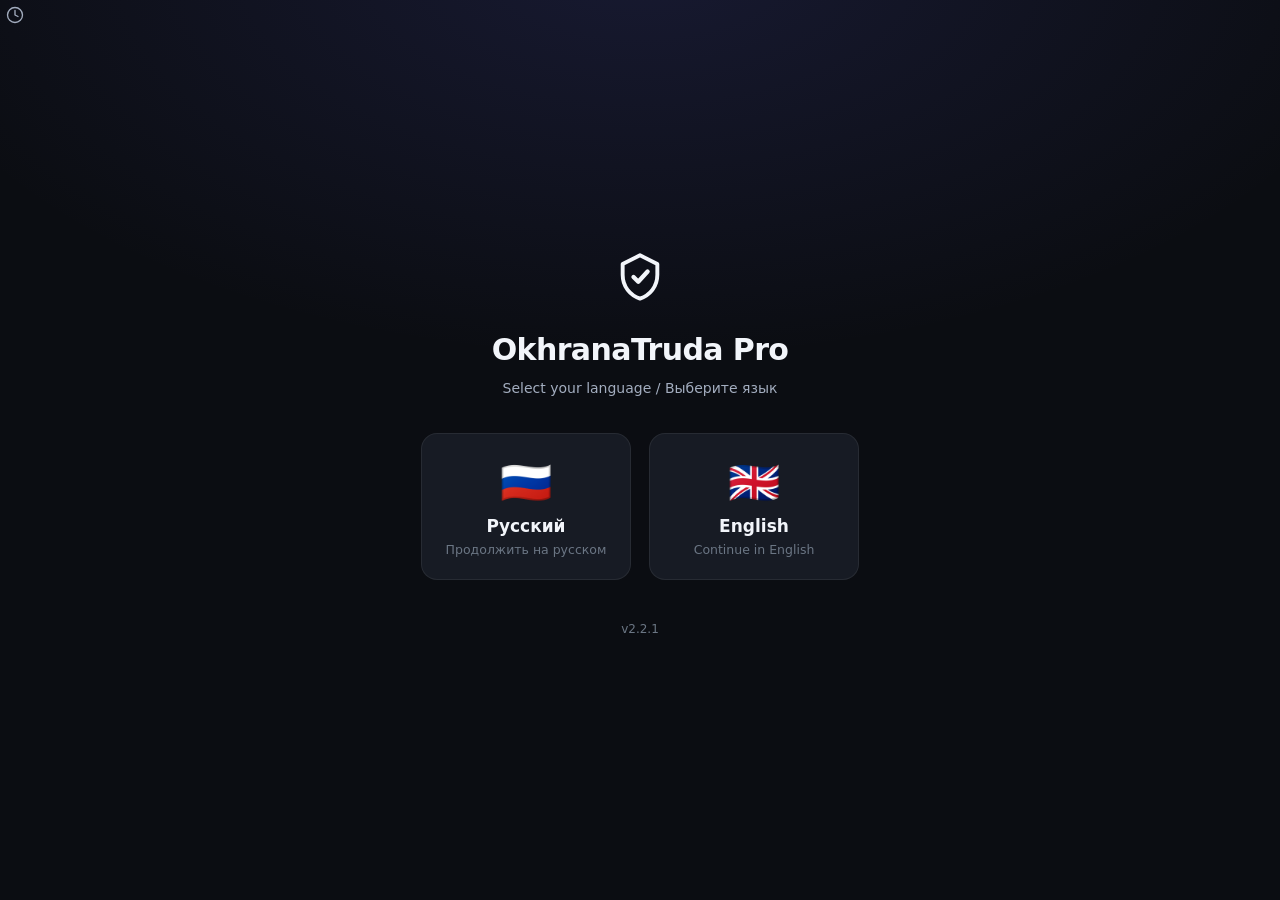
==== web/index.html @ c3c5e63f "release: v2.2.1 - ОхранаТруда Про, авто-релиз + единый источник версии + обновление на сайте" ====
<!DOCTYPE html>
<html lang="ru">
<head>
<meta charset="UTF-8">
<meta name="viewport" content="width=device-width, initial-scale=1.0">
<title>ОхранаТруда Про — система управления охраной труда</title>
<link rel="icon" href="favicon.ico">
<link rel="stylesheet" href="css/tokens.css">
<link rel="stylesheet" href="css/components.css">
<script src="js/api.js"></script>
<script src="js/i18n.js"></script>
<script src="js/icons.js"></script>
<script src="js/app.js"></script>
<script src="js/tabs.js"></script>
<script src="js/table.js"></script>
<script src="js/pages.js"></script>
<script src="js/palette.js"></script>
<script src="js/photos.js"></script>
<script src="js/import_wizard.js"></script>
<script src="js/export_dialog.js"></script>
<script src="js/dashboard.js"></script>
<script src="js/print_editor.js"></script>
<script src="js/reports.js"></script>
<script src="js/reminders_bell.js"></script>
<script src="js/ai_chat.js"></script>
<script src="js/batch_print.js"></script>
<script src="js/settings_center.js"></script>
<script src="js/part18.js"></script>
<script src="js/part19.js"></script>
<script src="js/calendar_page.js"></script>
<script src="js/npa_page.js"></script>
<script src="js/tools.js"></script>
<script src="js/diag_page.js"></script>
<script src="js/game2048.js"></script>
<script src="js/game_block_blast.js"></script>
<script src="js/setup_wizard.js"></script>
<script src="js/union_page.js"></script>
<script defer src="vendor/alpine.min.js"></script>
</head>
<body x-data="suotApp()" x-init="init()" :data-theme="theme" x-cloak
      @suot-logout.window="logout()"
      @suot-toggle-theme.window="toggleTheme()"
      @suot-table-settings.window="openTableSettings($event.detail.key)"
      @suot-table-settings.window="openTableSettings($event.detail.key)"
      
<!-- ═══════════ ЭКРАН 1: ВЫБОР ЯЗЫКА ═══════════ -->
<template x-if="screen === 'lang'">
<div class="screen screen-lang">
  <div class="lang-wrap">
    <div class="brand-mark" x-html="icons.logo"></div>
    <h1 class="lang-title" x-text="t('app.name')"></h1>
    <p class="lang-sub">Select your language / Выберите язык</p>
    <div class="lang-cards">
      <button class="lang-card" @click="chooseLang('ru')">
        <span class="lang-flag">🇷🇺</span>
        <span class="lang-name">Русский</span>
        <span class="lang-hint">Продолжить на русском</span>
      </button>
      <button class="lang-card" @click="chooseLang('en')">
        <span class="lang-flag">🇬🇧</span>
        <span class="lang-name">English</span>
        <span class="lang-hint">Continue in English</span>
      </button>
    </div>
    <p class="lang-version" x-text="'v' + $store.version"></p>
  </div>
</div>
</template>

<!-- ═══════════ ЭКРАН 1.5: МАСТЕР ПЕРВОГО ЗАПУСКА ═══════════ -->
<template x-if="screen === 'setup'">
<div class="screen screen-setup" x-data="setupWizard()">
  <div class="setup-card card anim-in">
    <div class="auth-head">
      <div class="brand-mark sm" x-html="icons.logo"></div>
      <h1 x-text="ru('Добро пожаловать в ОхранаТруда Про','Welcome to OkhranaTruda Pro')"></h1>
      <p class="muted"
         x-text="ru('Первоначальная настройка — три коротких шага','Initial setup — three short steps')"></p>
    </div>

    <div class="setup-steps">
      <span class="s-step" :class="{on: step>=1}">1</span>
      <span class="s-line" :class="{on: step>=2}"></span>
      <span class="s-step" :class="{on: step>=2}">2</span>
      <span class="s-line" :class="{on: step>=3}"></span>
      <span class="s-step" :class="{on: step>=3}">3</span>
    </div>

    <!-- Шаг 1: Организация -->
    <div x-show="step===1" class="setup-body">
      <label class="field"><span
            x-text="ru('Название организации','Organization name')"></span>
        <input type="text" class="field-input" x-model="f.org_name"
               :placeholder="ru('ООО «Ромашка»', 'Acme Inc.')"
               maxlength="80"></label>
      <label class="field"><span
            x-text="ru('Логотип (до 300 КБ, необязательно)','Logo (≤300 KB, optional)')"></span>
        <input type="file" accept="image/*" class="field-input"
               @change="pickLogo($event)"></label>
      <div class="logo-prev-wrap" x-show="logoData">
        <img :src="logoData" x-ref="logoPrev" class="logo-prev" alt="">
      </div>
      <p class="hint muted"
         x-text="ru('Можно пропустить и заполнить позже в настройках.','You can skip this and set it later.')"></p>
    </div>

    <!-- Шаг 2: Администратор -->
    <div x-show="step===2" class="setup-body">
      <label class="field"><span x-text="t('auth.username')"></span>
        <input type="text" class="field-input" x-model="f.username"
               autocomplete="username" required></label>
      <label class="field"><span
            x-text="ru('Ваше имя','Your full name')"></span>
        <input type="text" class="field-input" x-model="f.full_name"
               autocomplete="name"></label>
      <label class="field"><span x-text="t('auth.password')"></span>
        <input type="password" class="field-input" x-model="f.password"
               autocomplete="new-password" required></label>
      <label class="field"><span
            x-text="ru('Повторите пароль','Repeat password')"></span>
        <input type="password" class="field-input" x-model="f.password2"
               autocomplete="new-password" required></label>

      <label class="field"><span
            x-text="ru('Секретный вопрос для восстановления','Secret recovery question')"></span>
        <select class="field-input" x-model="f.sec_question">
          <template x-for="q in QUESTIONS" :key="q">
            <option :value="q" x-text="q"></option>
          </template>
        </select></label>
      <label class="field"><span
            x-text="ru('Ответ (без учёта регистра)','Answer (case-insensitive)')"></span>
        <input type="text" class="field-input" x-model="f.sec_answer"></label>
      <p class="alert error" x-show="err" x-text="err"></p>
    </div>

    <!-- Шаг 3: Внешний вид -->
    <div x-show="step===3" class="setup-body">
      <div class="sc-section-title"
           x-text="ru('Тема оформления','Theme')"></div>
      <div class="theme-grid anim-stagger">
        <div class="theme-card" :class="{sel: f.theme==='dark'}"
             @click="f.theme='dark'">
          <div class="theme-sw" style="background:var(--bg-0)"></div>
          <span x-text="ru('Тёмная','Dark')"></span>
        </div>
        <div class="theme-card" :class="{sel: f.theme==='light'}"
             @click="f.theme='light'">
          <div class="theme-sw" style="background:var(--n-100)"></div>
          <span x-text="ru('Светлая','Light')"></span>
        </div>
      </div>
      <label class="remember-row" style="margin-top:14px">
        <input type="checkbox" class="cbx" x-model="f.load_demo">
        <span x-text="ru('Загрузить демонстрационные данные для знакомства',
                        'Load demo data to explore')"></span>
      </label>
      <p class="alert error" x-show="err" x-text="err"></p>
    </div>

    <div class="setup-nav">
      <button class="btn ghost-sm" x-show="step>1" @click="back()"
              x-text="ru('Назад','Back')"></button>
      <span class="flex1"></span>
      <button class="btn primary lg" @click="next()" :disabled="busy">
        <span class="spinner" x-show="busy"></span>
        <span x-show="!busy"
              x-text="step===3 ? ru('Создать и войти','Create & sign in')
                              : ru('Далее','Next')"></span>
      </button>
    </div>
  </div>
</div>
</template>

<!-- ═══════════ ЭКРАН 2: ВХОД / РЕГИСТРАЦИЯ ═══════════ -->
<template x-if="screen === 'auth'">
<div class="screen screen-auth">
  <div class="auth-card card">
    <div class="auth-head">
      <div class="brand-mark sm" x-html="icons.logo"></div>
      <h1 x-text="authMode === 'login' ? t('auth.loginTitle') : t('auth.regTitle')"></h1>
      <p class="muted" x-text="t('app.tagline')"></p>
    </div>

    <div class="seg">
      <button type="button" class="seg-btn" :class="{active: authMode==='login'}"
              @click="authMode='login'; error=''" x-text="t('auth.tabLogin')"></button>
      <button type="button" class="seg-btn" :class="{active: authMode==='register'}"
              @click="authMode='register'; error=''" x-text="t('auth.tabRegister')"></button>
    </div>

    <form @submit.prevent="submitAuth()" class="auth-form">
      <template x-if="authMode === 'register'">
        <label class="field">
          <span x-text="t('auth.fullName')"></span>
          <input type="text" x-model="regForm.full_name"
                 :placeholder="t('auth.fullNamePh')" autocomplete="name">
        </label>
      </template>
      <label class="field">
        <span x-text="t('auth.username')"></span>
        <input type="text" x-model="loginForm.username"
               :placeholder="t('auth.usernamePh')" autocomplete="username" required>
      </label>
      <label class="field">
        <span x-text="t('auth.password')"></span>
        <span class="pw-wrap">
          <input :type="showPassword ? 'text' : 'password'"
                 x-model="loginForm.password"
                 :placeholder="t('auth.passwordPh')"
                 autocomplete="current-password" required
                 @keydown="checkCaps($event)" @keyup="checkCaps($event)">
          <button type="button" class="pw-eye" @click="showPassword=!showPassword"
                  :title="t('auth.remember')"
                  x-html="showPassword ? icons.eyeOff : icons.eye"></button>
        </span>
      </label>
      <div class="caps-hint" x-show="capsOn && !showPassword"
           x-transition.opacity x-text="t('auth.capsLock')"></div>

      <template x-if="authMode === 'register'">
        <p class="hint" x-text="t('auth.isolationHint')"></p>
      </template>

      <div class="alert error" x-show="error" x-transition.opacity>
        <span x-text="error"></span>
      </div>

      <button type="submit" class="btn primary lg block" :disabled="busy">
        <span class="spinner" x-show="busy"></span>
        <span x-show="!busy"
              x-text="authMode === 'login' ? t('auth.enter') : t('auth.createAccount')"></span>
      </button>
    </form>

    <button type="button" class="link-btn muted"
            x-show="authMode==='login'"
            @click="$dispatch('suot-recover-open')"
            x-text="I18N.lang==='ru' ? 'Забыли пароль?' : 'Forgot password?'"></button>

    <!-- Восстановление пароля -->
    <div x-data="passwordRecovery()" x-cloak
         @suot-recover-open.window="open=true; stage=1; err=''"
         @keydown.escape.window="open && (open=false)">
      <template x-if="open">
        <div class="overlay" style="z-index:250">
          <div class="modal card sm anim-in" @click.stop>
            <h3 class="modal-title"
                x-text="ru('Восстановление пароля','Password recovery')"></h3>
            <template x-if="stage===1">
              <form @submit.prevent="findQuestion()" class="auth-form">
                <label class="field"><span x-text="t('auth.username')"></span>
                  <input type="text" class="field-input" x-model="f.username" required></label>
                <p class="alert error" x-show="err" x-text="err"></p>
                <div class="modal-foot">
                  <button type="button" class="btn" @click="open=false" x-text="t('tbl.cancel')"></button>
                  <button type="submit" class="btn primary" :disabled="busy"
                          x-text="ru('Найти вопрос','Find question')"></button>
                </div>
              </form>
            </template>
            <template x-if="stage===2">
              <form @submit.prevent="reset()" class="auth-form">
                <label class="field"><span x-text="question"></span>
                  <input type="text" class="field-input" x-model="f.answer" required></label>
                <label class="field"><span x-text="ru('Новый пароль','New password')"></span>
                  <input type="password" class="field-input" x-model="f.p1" required></label>
                <label class="field"><span x-text="ru('Повторите пароль','Repeat password')"></span>
                  <input type="password" class="field-input" x-model="f.p2" required></label>
                <p class="alert error" x-show="err" x-text="err"></p>
                <button type="submit" class="btn primary lg block" :disabled="busy"
                        x-text="ru('Сбросить пароль и войти','Reset & sign in')"></button>
              </form>
            </template>
          </div>
        </div>
      </template>
    </div>

    <label class="remember-row">
      <input type="checkbox" x-model="loginForm.remember" class="cbx">
      <span x-text="t('auth.remember')"></span>
    </label>

    <button class="linklike muted" @click="screen='lang'" x-text="t('common.back')"></button>
  </div>
</div>
</template>

<!-- ═══════════ ЭКРАН 3: ОСНОВНОЙ ИНТЕРФЕЙС ═══════════ -->
<template x-if="screen === 'main'">
<div class="shell">

  <!-- Боковая панель -->
  <aside class="sidebar" :class="{rail: railMode}" aria-label="Главное меню">
    <div class="sidebar-brand">
      <template x-if="$store.brand && $store.brand.logo">
        <img :src="$store.brand.logo" class="brand-logo-img" alt="">
      </template>
      <template x-if="!($store.brand && $store.brand.logo)">
        <span class="brand-mark xs" x-html="icons.logo"></span>
      </template>
      <span class="brand-text"
            x-text="($store.brand && $store.brand.org_name)
              ? $store.brand.org_name : 'ОхранаТруда Про'"></span>
    </div>
    <nav class="nav" aria-label="Разделы">
      <button class="nav-item" :class="{active: $store.tabs.active &&
              $store.tabs.active.type==='welcome'}"
              @click="$store.tabs.openWelcome()"
              x-html="icons.dashboard + t('nav.dashboard')"></button>
      <div class="nav-sep" x-text="t('nav.groupData')"></div>
      <button class="nav-item"
              :class="{active: $store.tabs.active && $store.tabs.active.type==='all'}"
              @click="$store.tabs.openAll()"
              @contextmenu.prevent="togglePin('all')"
              :title="I18N.lang==='ru' ? 'Единый реестр всех записей' : 'Unified registry of all records'">
        <span class="nav-ic" style="color:var(--acc)" x-html="icons.layers"></span>
        <span x-text="I18N.lang==='ru' ? 'Реестр «Всё»' : 'All records'"></span>
      </button>
      <template x-for="item in [
        {key:'employees', icon:'users', label:t('nav.employees')},
        {key:'violations', icon:'alert', label:t('nav.violations')},
        {key:'incidents', icon:'inbox', label:I18N.lang==='ru'?'Происшествия':'Incidents'},
        {key:'ppe', icon:'hardhat', label:t('nav.ppe')},
        {key:'ppe_inspections', icon:'clipboard', label:I18N.lang==='ru'?'Осмотры СИЗ':'PPE insp.'},
        {key:'training', icon:'checkAll', label:I18N.lang==='ru'?'Обучение':'Training'},
        {key:'permits', icon:'command', label:I18N.lang==='ru'?'Допуски':'Permits'},
        {key:'work_orders', icon:'refresh', label:I18N.lang==='ru'?'Наряды':'Work orders'},
        {key:'companies', icon:'home', label:I18N.lang==='ru'?'Компании':'Companies'},
        {key:'custom_ledger', icon:'database', label:I18N.lang==='ru'?'Реестр':'Ledger'},
        {key:'checklists', icon:'checkAll', label:t('cl.checklists')},
        {key:'capa', icon:'linkIc', label:'CAPA'},
        {key:'protocols', icon:'fileText', label:I18N.lang==='ru'?'Протоколы':'Protocols'},
        {key:'risks', icon:'alert', label:I18N.lang==='ru'?'Риски':'Risks'},
        {key:'print_editor', icon:'fileText', label:I18N.lang==='ru'?'Печать':'Print'},
        {key:'textbook', icon:'bookmark', label:I18N.lang==='ru'?'Справочник':'Dictionary'},
      ]" :key="item.key">
        <button class="nav-item"
                :class="{active: $store.tabs.active &&
                         $store.tabs.active.key===item.key}"
                @click="$store.tabs.open(item.key)"
                @contextmenu.prevent="togglePin(item.key)"
                :title="I18N.lang==='ru' ? 'ПКМ — закрепить' : 'RMB — pin'">
          <span class="nav-ic" x-html="icons[item.icon]"></span>
          <span x-text="item.label"></span>
        </button>
      </template>
    </nav>
    <!-- Избранное -->
    <div class="nav-sep" x-show="pinned.length"
         x-text="I18N.lang==='ru' ? 'Избранное' : 'Pinned'"></div>
    <template x-for="pk in pinned" :key="'pin-' + pk">
      <button class="nav-item"
              :class="{active: $store.tabs.active && $store.tabs.active.key===pk}"
              @click="$store.tabs.open(pk)"
              @contextmenu.prevent="togglePin(pk)">
        <span class="nav-ic" style="color: var(--acc)"
              x-html="icons.bookmark"></span>
        <span x-text="$store.tabs.labelFor(pk)"></span>
      </button>
    </template>
    <!-- Мои таблицы -->
    <div class="nav-sep" x-show="customTables.length"
         x-text="I18N.lang==='ru' ? 'Мои таблицы' : 'My tables'"></div>
    <template x-for="ct in customTables" :key="ct.key">
      <button class="nav-item"
              :class="{active: $store.tabs.active && $store.tabs.active.key===ct.key}"
              @click="$store.tabs.open(ct.key)"
              @contextmenu.prevent="togglePin(ct.key)">
        <span class="nav-ic" :style="'color:' + ct.color"
              x-html="icons[ct.icon] || icons.database"></span>
        <span x-text="ct.label"></span>
      </button>
    </template>
    <div class="sidebar-foot">
      <button class="nav-item rail-toggle" @click="toggleRail()"
              :title="I18N.lang==='ru' ? 'Свернуть/развернуть меню' : 'Toggle menu'"
              x-html="icons.rows"></button>
      <button class="nav-item" @click="$store.tabs.openAI()"
              x-html="(icons.layers||'') + (I18N.lang==='ru'?'AI-ассистент':'AI Assistant')"></button>
      <button class="nav-item" @click="$store.tabs.openJournal()"
              x-html="(icons.fileText||'') + (I18N.lang==='ru'?'Журнал':'Audit log')"></button>
      <button class="nav-item" @click="$store.tabs.openCalendar()"
              x-html="(icons.calendar||'') + (I18N.lang==='ru'?'Календарь':'Calendar')"></button>
      <button class="nav-item" @click="$store.tabs.openNpa()"
              x-html="(icons.bookmark||'') + (I18N.lang==='ru'?'Правовая база':'Legal base')"></button>
      <button class="nav-item" @click="$store.tabs.openTools()"
              x-html="(icons.tools||'') + (I18N.lang==='ru'?'Инструменты':'Tools')"></button>
      <button class="nav-item"
              :class="{active: $store.tabs.active && $store.tabs.active.type==='game2048'}"
              @click="$store.tabs.openGame2048()"
              :title="I18N.lang==='ru' ? 'Головоломка 2048 (поле 8×8)' : '2048 puzzle (8×8 board)'"
              x-html="(icons.grid||'') + '2048'"></button>
      <button class="nav-item"
              :class="{active: $store.tabs.active && $store.tabs.active.type==='game_bb'}"
              @click="$store.tabs.openBlockBlast()"
              :title="I18N.lang==='ru' ? 'Головоломка Block Blast' : 'Block Blast puzzle'"
              x-html="(icons.blocks||'') + 'Block Blast'"></button>
      <button class="nav-item" @click="$store.tabs.openDiagnostics()"
              x-html="(icons.pulse||icons.layers||'') + (I18N.lang==='ru'?'Диагностика':'Diagnostics')"></button>
      <button class="nav-item" @click="$dispatch('suot-users-admin')"
              x-html="(icons.users||'') + (I18N.lang==='ru'?'Пользователи':'Users')"></button>
      <button class="nav-item" @click="toggleTheme()"
              x-html="(theme==='dark'?icons.sun:icons.moon) + (theme==='dark' ? t('nav.lightTheme') : t('nav.darkTheme'))"></button>
      <button class="nav-item danger" @click="logout()"
              x-html="icons.logout + t('nav.logout')"></button>
    </div>
  </aside>

  <!-- Основная область -->
  <main class="main">
    <!-- Топбар: глобальный поиск + пользователь -->
    <div class="topbar" x-show="screen==='main'">
      <div class="topsearch">
        <span x-html="icons.search" style="display:flex"></span>
        <input type="text" class="topsearch-input"
               x-ref="topsearch"
               :placeholder="I18N.lang==='ru' ? 'Поиск по всей программе…' : 'Search everything…'"
               @focus="$dispatch('suot-palette-open',
                 { q: $event.target.value })"
               @input="$dispatch('suot-palette-open',
                 { q: $event.target.value })"
               @keydown.enter.prevent="$event.target.value = '';
                 $event.target.blur()">
        <kbd>Ctrl K</kbd>
      </div>
      <span class="flex1"></span>
      <div class="userchip" x-data="{up:false}">
        <button class="userchip-btn" @click="up=!up">
          <span class="avatar"
                x-text="((user && user.username) || '?').slice(0,1).toUpperCase()"></span>
          <span x-text="user && user.username"></span>
        </button>
        <div class="user-pop card" x-show="up" x-transition.opacity
             @click.outside="up=false">
          <button class="more-item" @click="up=false; $store.tabs.openAI()">
            <span x-html="icons.layers"></span><span>AI-ассистент</span></button>
          <button class="more-item" @click="up=false; $store.tabs.openJournal()">
            <span x-html="icons.fileText"></span><span>Журнал</span></button>
          <button class="more-item" @click="up=false; $dispatch('suot-open-settings')">
            <span x-html="icons.settings"></span><span>Настройки</span></button>
          <button class="more-item" style="color:var(--err)"
                  @click="up=false; logout()">
            <span x-html="icons.logout"></span><span>Выйти</span></button>
        </div>
      </div>
    </div>

    <!-- Вкладки как в браузере -->
    <div class="tabbar">
      <div class="tabs-scroll">
        <template x-for="tb in $store.tabs.list" :key="tb.id">
          <div class="tab" :class="{active: tb.id===$store.tabs.activeId, 'type-welcome': tb.type==='welcome'}"
               @click="$store.tabs.activeId = tb.id"
               @auxclick.middle.prevent="$store.tabs.close(tb.id)">
            <span class="tab-icon"
                  x-html="icons[$store.tabs.iconForType(tb)] || icons.database"></span>
            <span class="tab-title" x-text="tb.label"></span>
            <span class="tab-dot"
                  x-show="tb.type==='table' && $store.tabs._draftTick >= 0 && $store.tabs.hasDraft(tb.key)"
                  title="Есть черновик формы"></span>
            <button class="tab-x" @click.stop="$store.tabs.close(tb.id)"
                    x-html="icons.plus" :class="{rot45:true}"></button>
          </div>
        </template>
        <button class="tab-add" @click="openPalette()"
                title="Ctrl+K" x-html="icons.command"></button>
        <button class="tab-more" @click="$store.tabs.toggleOverflow()"
                :title="I18N.lang==='ru' ? 'Все вкладки' : 'All tabs'"
                x-show="$store.tabs.overflowList.length"
                x-html="icons.chevronDown"></button>
      </div>
      <template x-teleport="body">
        <div class="tab-overflow" x-show="$store.tabs.ovMenu"
             x-transition.opacity
             @click.outside="$store.tabs.ovMenu=false">
          <template x-for="tb in $store.tabs.overflowList" :key="'ov'+tb.id">
            <button class="more-item" @click="$store.tabs.activate(tb.id)">
              <span class="tab-icon" x-html="icons[$store.tabs.iconForType(tb)] || icons.database"></span>
              <span x-text="tb.label"></span>
            </button>
          </template>
        </div>
      </template>
    </div>

    <!-- Контент: панели вкладок -->
    <div class="content" @click.self="$store.tabs.active && null">
      <template x-for="tb in $store.tabs.list" :key="tb.id">
        <div class="tabpane" x-show="tb.id === $store.tabs.activeId">

          <!-- Добро пожаловать -->
          <template x-if="tb.type === 'welcome'">
            <section class="welcome">
              <div class="hero card">
                <h1><span x-text="t('welcome.hi')"></span>, <span class="grad"
                  x-text="user?.full_name || user?.username"></span> 👋</h1>
                <p x-text="t('welcome.subtitle')"></p>
                <div class="chips">
                  <span class="chip ok"><i></i><span x-text="t('welcome.apiOk')"></span></span>
                  <span class="chip" x-text="t('welcome.role') + ': ' + roleLabel()"></span>
                  <button class="chip cmd" @click="openPalette()">
                    <span x-html="icons.command"></span>
                    <kbd>Ctrl</kbd>+<kbd>K</kbd>
                  </button>
                </div>
              </div>

              <!-- ═══ РАБОЧИЙ СТОЛ ═══ -->
              <div class="card ws-card">
                <div class="ws-toolbar">
                  <b x-text="I18N.lang==='ru' ? 'Рабочий стол' : 'Workspace'"></b>
                  <div class="searchbox" style="width:220px">
                    <span class="sb-icon" x-html="icons.search"></span>
                    <input type="text" class="sb-input" x-model="wsSearch"
                           :placeholder="I18N.lang==='ru' ? 'Фильтр плиток…' : 'Filter tiles…'">
                  </div>
                  <span class="flex1"></span>
                  <select class="field-input" style="width:auto;font-size:12.5px"
                          x-model.number="$store.startScreen"
                          @change="localStorage.setItem('suot_start', $store.startScreen)"
                          :title="I18N.lang==='ru' ? 'Стартовый экран' : 'Start screen'">
                    <option value="workspace" x-text="I18N.lang==='ru' ? 'Старт: Рабочий стол' : 'Start: Workspace'"></option>
                    <option value="last" x-text="I18N.lang==='ru' ? 'Старт: последняя вкладка' : 'Start: last tab'"></option>
                  </select>
                  <button class="btn" @click="openTrash()"
                          x-html="icons.trash"></button>
                  <button class="btn primary" @click="openCreateTable()"
                          x-html="icons.plus + (I18N.lang==='ru' ? 'Создать таблицу' : 'New table')"></button>
                </div>
                <div class="ws-grid anim-stagger">
                  <template x-for="tl in wsTiles" :key="tl.key">
                    <button class="ws-tile" draggable="true"
                            :style="'--tl:' + tl.color"
                            @click="$store.tabs.open(tl.key)"
                            @dragstart="wsDragKey = tl.key"
                            @dragover.prevent
                            @drop.prevent="wsDrop(tl.key)">
                      <span class="ws-ic" :style="'color:' + tl.color"
                            x-html="icons[tl.icon] || icons.database"></span>
                      <span class="ws-label" x-text="tl.label"></span>
                      <span class="ws-count" x-show="tl.count"
                            x-text="tl.count"></span>
                    </button>
                  </template>
                  <div class="muted fp-empty" x-show="!wsTiles.length"
                       x-text="I18N.lang==='ru' ? 'Ничего не найдено' : 'Nothing found'"></div>
                </div>
                <div class="ws-recent" x-show="recent.length">
                  <span class="muted ws-rec-cap"
                        x-text="I18N.lang==='ru' ? 'Недавние:' : 'Recent:'"></span>
                  <template x-for="r in recent.slice(0, 6)" :key="r.key + r.ts">
                    <button class="chip cmd" @click="$store.tabs.open(r.key)"
                            x-text="r.label"></button>
                  </template>
                </div>
              </div>

              <!-- ═══ ДАШБОРД: KPI, КАЛЕНДАРЬ, ТАЙМЛАЙН (Часть 11) ═══ -->
              <div x-data="dashBoard()" x-init="init()">
                <div class="dash-widgets">

                  <!-- ▸ KPI -->
                  <div class="card dash-w dash-wx" data-wid="kpi" draggable="true"
                       @dragstart="dragStart('kpi', $event)"
                       @dragenter="dragEnter('kpi')"
                       @dragend="dropDone('kpi')"
                       @dragover.prevent>
                    <div class="dash-w-head">
                      <b x-text="I18N.lang==='ru' ? 'Показатели' : 'Metrics'"></b>
                      <span class="dash-w-drag" title="drag">⠿</span>
                    </div>
                    <div class="dash-toolbar">
                      <span class="flex1"></span>
                      <div class="seg" style="margin-bottom:0">
                        <button type="button" class="seg-btn"
                                :class="{active: period==='today'}"
                                @click="setPeriod('today')"
                                x-text="I18N.lang==='ru' ? 'Сегодня' : 'Today'"></button>
                        <button type="button" class="seg-btn"
                                :class="{active: period==='week'}"
                                @click="setPeriod('week')"
                                x-text="I18N.lang==='ru' ? 'Неделя' : 'Week'"></button>
                        <button type="button" class="seg-btn"
                                :class="{active: period==='month'}"
                                @click="setPeriod('month')"
                                x-text="I18N.lang==='ru' ? 'Месяц' : 'Month'"></button>
                        <button type="button" class="seg-btn"
                                :class="{active: period==='year'}"
                                @click="setPeriod('year')"
                                x-text="I18N.lang==='ru' ? 'Год' : 'Year'"></button>
                        <button type="button" class="seg-btn"
                                :class="{active: period==='all'}"
                                @click="setPeriod('all')"
                                x-text="I18N.lang==='ru' ? 'Всё' : 'All'"></button>
                      </div>
                      <button class="btn" @click="exportPng()" :disabled="pngBusy"
                              :title="I18N.lang==='ru' ? 'Экспорт в PNG' : 'Export PNG'"
                              x-html="icons.image"></button>
                    </div>

                    <!-- KPI -->
                    <div class="dash-kpis" x-show="!loading">
                      <template x-for="k in kpis()" :key="k.key">
                        <button class="dash-kpi card" @click="openFiltered(k.key)"
                                :style="'--kc:' + k.color">
                          <span class="dash-kpi-ic" x-html="icons[k.icon]"></span>
                          <span class="dash-kpi-num"
                                :x-init="$nextTick(() => displayCount($el, k.count))"
                                x-text="k.count"></span>
                          <span class="dash-kpi-lbl" x-text="k.label"></span>
                        </button>
                      </template>
                      <div class="dash-kpi card gauge-card">
                        <svg viewBox="0 0 80 80" class="gauge">
                          <circle cx="40" cy="40" r="34" fill="none"
                                  stroke="var(--bg-3)" stroke-width="7"/>
                          <circle cx="40" cy="40" r="34" fill="none"
                                  :stroke="safetyColor()" stroke-width="7"
                                  stroke-linecap="round"
                                  :stroke-dasharray="2 * Math.PI * 34"
                                  :stroke-dashoffset="2 * Math.PI * 34 * (1 - (stats ? stats.safety : 100) / 100)"
                                  transform="rotate(-90 40 40)"
                                  style="transition: stroke-dashoffset var(--dur-md) var(--ease)"/>
                          <text x="40" y="45" text-anchor="middle"
                                fill="var(--t-0)" font-size="16" font-weight="700"
                                x-text="stats ? stats.safety : '—'"></text>
                        </svg>
                        <span class="dash-kpi-lbl"
                              x-text="I18N.lang==='ru' ? 'Безопасность' : 'Safety'"></span>
                      </div>
                    </div>
                  </div>
                  <!-- /KPI -->

                  <!-- ▸ Мои задачи сегодня -->
                  <div class="card dash-w dash-wx" data-wid="tasks" draggable="true"
                       @dragstart="dragStart('tasks', $event)"
                       @dragenter="dragEnter('tasks')"
                       @dragend="dropDone('tasks')"
                       @dragover.prevent>
                    <div class="dash-w-head">
                      <b x-text="I18N.lang==='ru' ? 'Мои задачи сегодня' : 'Today\'s tasks'"></b>
                      <span class="dash-w-drag" title="drag">⠿</span>
                    </div>
                    <div class="tasks-list">
                      <template x-for="(t, i) in tasks" :key="i">
                        <div class="task-item" :class="taskClass(t)"
                             @click="openTask(t)">
                          <span class="badge" :class="taskClass(t)"
                                x-text="taskBadge(t)"></span>
                          <span class="task-kind muted"
                                x-text="t.section_label"></span>
                          <span class="dash-ev-title" x-text="t.title"></span>
                          <span class="flex1"></span>
                          <span class="muted" x-text="t.deadline"></span>
                        </div>
                      </template>
                      <div class="muted fp-empty" x-show="!tasks.length"
                           x-text="I18N.lang==='ru' ? 'Задач на сегодня нет ✓' : 'No tasks today ✓'"></div>
                    </div>
                  </div>
                  <!-- /Задачи -->

                  <!-- ▸ Лента активности -->
                  <div class="card dash-w dash-wx" data-wid="activity" draggable="true"
                       @dragstart="dragStart('activity', $event)"
                       @dragenter="dragEnter('activity')"
                       @dragend="dropDone('activity')"
                       @dragover.prevent>
                    <div class="dash-w-head">
                      <b x-text="I18N.lang==='ru' ? 'Лента активности' : 'Activity feed'"></b>
                      <span class="dash-w-drag" title="drag">⠿</span>
                    </div>
                    <div class="dash-scroll">
                      <div class="act-item" x-show="actLoading"
                           x-text="I18N.lang==='ru' ? 'Загрузка…' : 'Loading…'"></div>
                      <template x-for="(a, i) in activities" :key="i">
                        <div class="act-item">
                          <span class="badge" :class="sevClass(a.severity)"
                                x-text="a.severity || 'info'"></span>
                          <span class="act-time muted" x-text="actTime(a.timestamp)"></span>
                          <span class="task-kind" x-text="a.username"></span>
                          <span class="flex1" x-text="a.event"></span>
                        </div>
                      </template>
                      <div class="muted fp-empty" x-show="!actLoading && !activities.length">—</div>
                    </div>
                  </div>
                  <!-- /Лента -->

                  <!-- ▸ Просрочки -->
                  <div class="card dash-w dash-wx" data-wid="overdue" draggable="true"
                       @dragstart="dragStart('overdue', $event)"
                       @dragenter="dragEnter('overdue')"
                       @dragend="dropDone('overdue')"
                       @dragover.prevent>
                    <div class="dash-w-head">
                      <b x-text="I18N.lang==='ru'
                         ? '⚠ Просрочки (' + (stats ? stats.overdue_total : 0) + ')'
                         : '⚠ Overdue (' + (stats ? stats.overdue_total : 0) + ')'"></b>
                      <span class="dash-w-drag" title="drag">⠿</span>
                    </div>
                    <div class="dash-scroll">
                      <template x-for="(o, i) in (stats ? stats.overdue.slice(0, 10) : [])" :key="i">
                        <div class="dash-ev" @click="$store.tabs.open(o.table)">
                          <span class="badge b-red"
                                x-text="o.days_overdue + ' дн.'"></span>
                          <span class="dash-ev-lbl" x-text="o.label"></span>
                          <span class="dash-ev-title" x-text="o.title"></span>
                          <span class="flex1"></span>
                          <span class="muted" x-text="o.date"></span>
                        </div>
                      </template>
                      <div class="muted fp-empty"
                           x-show="stats && !stats.overdue.length"
                           x-text="I18N.lang==='ru' ? 'Просрочек нет ✓' : 'No overdue ✓'"></div>
                    </div>
                  </div>
                  <!-- /Просрочки -->

                  <!-- ▸ Последние события -->
                  <div class="card dash-w dash-wx" data-wid="recent" draggable="true"
                       @dragstart="dragStart('recent', $event)"
                       @dragenter="dragEnter('recent')"
                       @dragend="dropDone('recent')"
                       @dragover.prevent>
                    <div class="dash-w-head">
                      <b x-text="I18N.lang==='ru' ? 'Последние события' : 'Recent events'"></b>
                      <span class="dash-w-drag" title="drag">⠿</span>
                    </div>
                    <div class="dash-scroll">
                      <template x-for="(e, i) in (stats ? stats.recent.slice(0, 10) : [])" :key="i">
                        <div class="dash-ev" @click="$store.tabs.open(e.table)">
                          <span class="dash-dot"></span>
                          <span class="dash-ev-title" x-text="e.title"></span>
                          <span class="flex1"></span>
                          <span class="muted" x-text="e.date"></span>
                        </div>
                      </template>
                      <div class="muted fp-empty"
                           x-show="stats && !stats.recent.length">—</div>
                    </div>
                  </div>
                  <!-- /События -->

                  <!-- ▸ Календарь -->
                  <div class="card dash-w dash-wx full" data-wid="calendar" draggable="true"
                       @dragstart="dragStart('calendar', $event)"
                       @dragenter="dragEnter('calendar')"
                       @dragend="dropDone('calendar')"
                       @dragover.prevent>
                    <div class="dash-w-head">
                      <b x-text="I18N.lang==='ru' ? 'Календарь' : 'Calendar'"></b>
                      <span class="dash-w-drag" title="drag">⠿</span>
                    </div>
                    <div class="cal-head">
                      <button class="icon-btn" @click="calMove(-1)"
                              x-html="icons.chevronUp" style="transform:rotate(-90deg)"></button>
                      <b x-text="calMonthName"></b>
                      <button class="icon-btn" @click="calMove(1)"
                              x-html="icons.chevronUp" style="transform:rotate(90deg)"></button>
                      <span class="flex1"></span>
                      <span class="muted cal-legend">
                        <span class="cal-dot cal-overdue"></span>
                        <span x-text="I18N.lang==='ru' ? 'просрочено' : 'overdue'"></span>
                        <span class="cal-dot cal-has"></span>
                        <span x-text="I18N.lang==='ru' ? 'события' : 'events'"></span>
                      </span>
                    </div>
                    <div class="cal-grid cal-dow">
                      <template x-for="d in (I18N.lang==='ru'
                        ? ['Пн','Вт','Ср','Чт','Пт','Сб','Вс']
                        : ['Mo','Tu','We','Th','Fr','Sa','Su'])" :key="d">
                        <span class="cal-dow-lbl" x-text="d"></span>
                      </template>
                    </div>
                    <div class="cal-grid cal-days"
                         @dragover.prevent
                         @drop.prevent="calDrop($event)">
                      <template x-for="(cell, ci) in calGrid" :key="ci">
                        <div class="cal-cell" :class="calDayClass(cell)"
                             @dragover.prevent
                             @drop.stop.prevent="calDrop(cell)">
                          <span class="cal-day-n" x-text="cell.day"></span>
                          <template x-for="(e, ei) in cell.events.slice(0, 3)" :key="ei">
                            <span class="cal-ev" draggable="true"
                                  :class="{overdue: e.overdue}"
                                  @dragstart="calDnD = {table: e.table, id: e.id, field: e.field}"
                                  @click.stop="openEvent(e)"
                                  :title="e.label + ': ' + e.title"
                                  x-text="e.title"></span>
                          </template>
                        </div>
                      </template>
                    </div>
                  </div>
                  <!-- /Календарь -->

                  <!-- ▸ Ярлыки видов -->
                  <div class="card dash-w dash-wx" data-wid="shortcuts" draggable="true"
                       @dragstart="dragStart('shortcuts', $event)"
                       @dragenter="dragEnter('shortcuts')"
                       @dragend="dropDone('shortcuts')"
                       @dragover.prevent>
                    <div class="dash-w-head">
                      <b x-text="I18N.lang==='ru' ? 'Разделы' : 'Sections'"></b>
                      <span class="dash-w-drag" title="drag">⠿</span>
                    </div>
                    <div class="dash-shortcuts ws-tiles">
                      <button class="ws-tile card" @click="$store.tabs.openAll()"
                              style="--tc:var(--acc)">
                        <span class="ws-ic" x-html="icons.layers"></span>
                        <span x-text="I18N.lang==='ru' ? 'Реестр «Всё»' : 'All records'"></span>
                      </button>
                      <button class="ws-tile card" @click="$store.tabs.open('employees')"
                              style="--tc:var(--acc)">
                        <span class="ws-ic" x-html="icons.users"></span>
                        <span x-text="I18N.lang==='ru' ? 'Сотрудники' : 'Employees'"></span>
                      </button>
                      <button class="ws-tile card" @click="$store.tabs.open('violations')"
                              style="--tc:var(--err)">
                        <span class="ws-ic" x-html="icons.alert"></span>
                        <span x-text="I18N.lang==='ru' ? 'Нарушения' : 'Violations'"></span>
                      </button>
                      <button class="ws-tile card" @click="$store.tabs.open('ppe')"
                              style="--tc:var(--ok)">
                        <span class="ws-ic" x-html="icons.hardhat"></span>
                        <span x-text="I18N.lang==='ru' ? 'СИЗ' : 'PPE'"></span>
                      </button>
                      <button class="ws-tile card" @click="$store.tabs.open('training')"
                              style="--tc:var(--purple)">
                        <span class="ws-ic" x-html="icons.checkAll"></span>
                        <span x-text="I18N.lang==='ru' ? 'Обучение' : 'Training'"></span>
                      </button>
                      <button class="ws-tile card" @click="$store.tabs.open('capa')"
                              style="--tc:var(--warn)">
                        <span class="ws-ic" x-html="icons.edit"></span>
                        <span x-text="I18N.lang==='ru' ? 'CAPA' : 'CAPA'"></span>
                      </button>
                    </div>
                  </div>
                  <!-- /Ярлыки -->

                </div>
              </div>
              <!-- /Дашборд -->

              <div class="card note demo-note" x-show="demoNeeded">
                <div class="demo-head">
                  <b x-text="t('demo.bannerTitle')"></b>
                  <button class="btn primary sm" @click="seedDemoAll()"
                          :disabled="demoBusy">
                    <span class="spinner" x-show="demoBusy"></span>
                    <span x-show="!demoBusy" x-html="icons.database + t('demo.seedBtn')"></span>
                  </button>
                </div>
                <p x-text="t('demo.bannerText')"></p>
              </div>

              <div class="grid3">
                <button class="card stat clickable" @click="$store.tabs.open('employees')">
                  <div class="stat-ic ind" x-html="icons.users"></div>
                  <div class="stat-num" x-text="counts.employees || 0"></div>
                  <div class="stat-cap b" x-text="t('nav.employees')"></div>
                  <div class="stat-open muted">→</div>
                </button>
                <button class="card stat clickable" @click="$store.tabs.open('violations')">
                  <div class="stat-ic red" x-html="icons.alert"></div>
                  <div class="stat-num" x-text="counts.violations || 0"></div>
                  <div class="stat-cap b" x-text="t('nav.violations')"></div>
                  <div class="stat-open muted">→</div>
                </button>
                <button class="card stat clickable" @click="$store.tabs.open('ppe')">
                  <div class="stat-ic grn" x-html="icons.hardhat"></div>
                  <div class="stat-num" x-text="counts.ppe || 0"></div>
                  <div class="stat-cap b" x-text="t('nav.ppe')"></div>
                  <div class="stat-open muted">→</div>
                </button>
              </div>

              <div class="card note">
                <b x-text="t('welcome.dataNoteT')"></b>
                <p x-text="t('welcome.dataNote')"></p>
              </div>
            </section>
          </template>

          <!-- Реестр «Всё» -->
          <template x-if="tb.type === 'all'">
            <div x-data="unionPage()" x-init="init()">

              <div class="tbl-toolbar">
                <span class="wb-title"
                      x-text="I18N.lang==='ru' ? 'Реестр «Всё» — все разделы в одной таблице' : 'All records — every section in one table'"></span>
                <span class="flex1"></span>
                <button class="btn" @click="exportXlsx()" :disabled="exportBusy"
                        x-html="icons.download + (I18N.lang==='ru' ? 'Экспорт' : 'Export')"></button>
                <div class="searchbox">
                  <span class="sb-icon" x-html="icons.search"></span>
                  <input type="text" class="sb-input" x-model="q"
                         @input="onSearch()"
                         :placeholder="I18N.lang==='ru' ? 'Найти в любой таблице…' : 'Search any table…'">
                </div>
              </div>

              <!-- Фильтр по разделам -->
              <div class="sec-chips" x-show="sections.length">
                <button class="chip cmd" :class="{on: !selSections.size}"
                        @click="clearSections()"
                        x-text="I18N.lang==='ru' ? 'Все разделы' : 'All sections'"></button>
                <template x-for="s in sections" :key="s.section">
                  <button class="chip cmd" :class="{on: selSections.has(s.section)}"
                          @click="toggleSection(s.section)"
                          :title="s.label">
                    <span x-text="s.label"></span>
                    <span class="badge" x-text="s.count"></span>
                  </button>
                </template>
              </div>

              <!-- Таблица -->
              <div class="tablewrap card">
                <table class="grid">
                  <thead>
                    <tr>
                      <th class="col-th" @click="sortBy('section')">
                        <span x-text="I18N.lang==='ru' ? 'Раздел' : 'Section'"></span>
                        <span class="sort-ic" x-text="sortIc('section')"></span>
                      </th>
                      <th class="col-id" @click="sortBy('id')">
                        <span>ID</span>
                        <span class="sort-ic" x-text="sortIc('id')"></span>
                      </th>
                      <template x-for="c in cols" :key="c">
                        <th class="col-th" @click="sortBy(c)">
                          <span x-text="c"></span>
                          <span class="sort-ic" x-text="sortIc(c)"></span>
                        </th>
                      </template>
                    </tr>
                  </thead>
                  <tbody>
                    <template x-for="row in rows" :key="row.section + '-' + row.id">
                      <tr class="up-row" @click="openRow(row)">
                        <td class="col-th">
                          <span class="badge b-blue" x-text="row.section_label"></span>
                        </td>
                        <td class="col-id" x-text="row.id"></td>
                        <template x-for="c in cols" :key="c">
                          <td class="col-th" x-text="cellValue(row, c)"></td>
                        </template>
                      </tr>
                    </template>
                    <template x-if="!rows.length">
                      <tr>
                        <td :colspan="cols.length + 2" class="muted fp-empty"
                            x-text="I18N.lang==='ru'
                              ? 'Ничего не найдено — измените запрос'
                              : 'Nothing found — adjust the query'"></td>
                      </tr>
                    </template>
                  </tbody>
                </table>
              </div>

              <!-- Пагинация -->
              <div class="pager" x-show="total > pageSize">
                <button class="btn ghost-sm" @click="go(page-1)"
                        :disabled="page<=1" x-text="I18N.lang==='ru' ? '← Назад' : '← Back'"></button>
                <span class="pager-info muted"
                      x-text="ru('Стр. ' + page + ' из ' + maxPage() + ' · ' + total, 'Page ' + page + ' of ' + maxPage() + ' · ' + total)"></span>
                <button class="btn ghost-sm" @click="go(page+1)"
                        :disabled="page>=maxPage()" x-text="I18N.lang==='ru' ? 'Вперёд →' : 'Next →'"></button>
              </div>
            </div>
          </template>

          <!-- Таблица -->
          <template x-if="tb.type === 'table' && !STRUCTURED_PAGES[tb.key]">
            <div x-data="resolvePage(tb.key)" x-init="init()"
                 @suot-reload-tables.window="reload(false)"
                 @keydown.escape.window="if(filterCol!==null) filterCol=null; if(editing) cancelInline()">

              <!-- Тулбар -->
              <div class="tbl-toolbar">
                <button class="btn primary" @click="openAdd()" x-html="icons.plus + t('tbl.add')"></button>
                <button class="btn" @click="reload(false)" x-html="icons.refresh + t('tbl.refresh')"></button>
                <div class="seg" style="align-self:center">
                  <button type="button" :class="{active: cardMode==='table'}"
                          @click="cardMode!=='table' && toggleCards()"
                          :title="I18N.lang==='ru' ? 'Таблица' : 'Table'"
                          x-text="'▤'"></button>
                  <button type="button" :class="{active: cardMode==='cards'}"
                          @click="cardMode!=='cards' && toggleCards()"
                          :title="I18N.lang==='ru' ? 'Карточки' : 'Cards'"
                          x-text="'▦'"></button>
                </div>
                <button class="btn" @click="$dispatch('suot-export', {key})" x-html="icons.download + t('tbl.export')"></button>
                <button class="btn" @click="printList()"
                        :title="I18N.lang==='ru' ? 'Печать текущего вида' : 'Print current view'"
                        x-html="icons.fileText + (I18N.lang==='ru' ? 'Печать' : 'Print')"></button>
                <div class="more-wrap" x-data="{more:false}" @keydown.escape.window="more=false">
                  <button class="btn" :class="{on: more}"
                          @click="more=!more"
                          x-text="I18N.lang==='ru' ? 'Ещё ▾' : 'More ▾'"></button>
                  <div class="more-pop card" x-show="more" x-transition.opacity
                       @click.outside="more=false" style="min-width:220px">
                    <button class="more-item" @click="more=false;
                            $dispatch('suot-reports', {key})">
                      <span x-html="icons.chart"></span>
                      <span x-text="I18N.lang==='ru' ? 'Конструктор отчёта' : 'Report builder'"></span></button>
                    <button class="more-item" @click="more=false; pluginAction('copy_tsv')">
                      <span x-html="icons.copyIc"></span>
                      <span x-text="I18N.lang==='ru' ? 'Копировать как таблицу' : 'Copy as table'"></span></button>
                    <div class="more-sep"></div>
                    <div class="more-cap" x-text="ru('Закрепить колонок слева','Freeze columns')"></div>
                    <div style="display:flex;gap:4px;padding:2px 10px 8px">
                      <button class="btn ghost-sm" :class="{on: frozenCount===0}"
                              @click="frozenCount=0">0</button>
                      <button class="btn ghost-sm" :class="{on: frozenCount===1}"
                              @click="frozenCount=1">1</button>
                      <button class="btn ghost-sm" :class="{on: frozenCount===2}"
                              @click="frozenCount=2">2</button>
                      <button class="btn ghost-sm" :class="{on: frozenCount===3}"
                              @click="frozenCount=3">3</button>
                    </div>
                    <div class="more-cap" x-text="ru('Группировка по колонке','Group by column')"></div>
                    <div style="max-height:180px;overflow:auto;padding:0 6px 6px">
                      <button class="more-item" :class="{on: !groupKey}"
                              @click="setGroupKey('')"
                              x-text="ru('— без группировки','— none')"></button>
                      <template x-for="c in dataCols" :key="'grp-'+c.name">
                        <button class="more-item" :class="{on: groupKey===c.name}"
                                @click="setGroupKey(c.name)"
                                x-text="c.name"></button>
                      </template>
                    </div>
                    <div class="more-sep"></div>
                    <button class="more-item" @click="more=false; resetColLayout()">
                      <span x-html="icons.undoIc"></span>
                      <span x-text="ru('Сбросить раскладку колонок','Reset column layout')"></span></button>
                    <template x-for="pc in ($store.plugins ? $store.plugins.commandList().filter(c => c.behavior!=='copy_tsv') : [])"
                              :key="pc.id">
                      <button class="more-item" @click="more=false; pluginAction(pc.behavior)">
                        <span x-html="icons.layers"></span>
                        <span x-text="pc.label"></span></button>
                    </template>
                  </div>
                </div>
                <template x-if="!isCustom()">
                  <div class="chips" style="display:inline-flex;gap:6px;margin-left:4px">
                    <button type="button" class="chip cmd"
                            @click="applyQuickFilter(key, 'active')"
                            x-show="columns.some(c => c.name==='Статус')"
                            x-text="I18N.lang==='ru' ? 'Активные' : 'Active'"></button>
                    <button type="button" class="chip cmd"
                            @click="applyQuickFilter(key, 'overdue')"
                            x-show="columns.some(c => c.type==='Годен до')"
                            x-text="I18N.lang==='ru' ? 'Просроченные' : 'Overdue'"></button>
                  </div>
                </template>
                <button class="btn" x-show="!isCustom()"
                        @click="$dispatch('suot-import', {key})"
                        x-html="icons.upload + (I18N.lang==='ru' ? 'Импорт' : 'Import')"></button>
                <button class="btn qf-toggle" :class="{on: qfOn}"
                        @click="qfOn=!qfOn; localStorage.setItem('suot_qf', qfOn?'1':'0')"
                        :title="t('qf.toggle')"
                        x-html="icons.filter + t('qf.toggle')"></button>
                <!-- Пресеты фильтров -->
                <div class="preset-wrap">
                  <button class="btn" :class="{on: presetsOpen}"
                          @click="presetsOpen=!presetsOpen"
                          x-html="icons.bookmark"></button>
                  <div class="preset-pop card" x-show="presetsOpen"
                       @click.outside="presetsOpen=false" x-transition.opacity>
                    <div class="pr-save-row">
                      <input type="text" class="pr-name" style="width:130px"
                             x-model="presetName" :placeholder="t('pr.name')"
                             @keydown.enter.prevent="savePreset()">
                      <button class="btn primary sm" @click="savePreset()"
                              x-text="t('pr.save')"></button>
                    </div>
                    <div class="pr-list">
                      <template x-for="(p, i) in presets" :key="i">
                        <div class="pr-item">
                          <button class="pr-star"
                                  :class="{on: isDefaultPreset(p.name)}"
                                  @click="setDefaultPreset(p.name)"
                                  :title="t('vw.defPreset')"
                                  x-text="isDefaultPreset(p.name) ? '★' : '☆'"></button>
                          <button class="pr-apply" @click="applyPreset(p)"
                                  x-text="p.name"></button>
                          <button class="icon-btn danger"
                                  @click="deletePreset(i)"
                                  x-html="icons.trash"></button>
                        </div>
                      </template>
                      <div class="muted fp-empty" x-show="!presets.length"
                           x-text="t('pr.none')"></div>
                    </div>
                  </div>
                </div>
                <!-- Плотность строк -->
                <button class="btn" @click="toggleDensity()"
                        :title="t('den.toggle')"
                        x-html="icons.rows"></button>
                <!-- Колонки (системные таблицы) -->
                <button class="btn" x-show="!isCustom()"
                        @click="openColsManager()"
                        :title="I18N.lang==='ru' ? 'Колонки' : 'Columns'"
                        x-html="icons.layers"></button>
                <!-- Виды таблиц -->
                <div class="preset-wrap">
                  <button class="btn" :class="{on: viewsOpen}"
                          @click="viewsOpen=!viewsOpen"
                          :title="t('vw.toggle')" x-html="icons.eye"></button>
                  <div class="preset-pop views-pop card" x-show="viewsOpen"
                       @click.outside="viewsOpen=false" x-transition.opacity>
                    <div class="pr-save-row">
                      <input type="text" class="pr-name" style="width:130px"
                             x-model="viewName"
                             :placeholder="t('vw.name')"
                             @keydown.enter.prevent="saveView()">
                      <button class="btn primary sm" @click="saveView()"
                              x-text="t('vw.save')"></button>
                    </div>
                    <div class="pr-list">
                      <template x-for="(v, i) in views" :key="i">
                        <div class="pr-item">
                          <button class="pr-apply" @click="applyView(v)"
                                  x-text="v.name"></button>
                          <button class="icon-btn danger" @click="deleteView(i)"
                                  x-html="icons.trash"></button>
                        </div>
                      </template>
                      <div class="muted fp-empty" x-show="!views.length"
                           x-text="t('pr.none')"></div>
                    </div>
                  </div>
                </div>
                <!-- Типы нарушений (только violations) -->
                <button class="btn" x-show="key==='violations'"
                        @click="openTypes()"
                        x-html="icons.layers"></button>
                <button class="btn" x-show="isCustom()"
                        @click="$dispatch('suot-table-settings', {key})"
                        :title="I18N.lang==='ru' ? 'Настройки таблицы' : 'Table settings'"
                        x-html="icons.settings"></button>
                <span class="flex1"></span>
                <div class="searchbox">
                  <span class="sb-icon" x-html="icons.search"></span>
                  <input type="text" x-model="q" @input="onSearch()"
                         :placeholder="t('tbl.searchPh')" class="sb-input">
                </div>
              </div>

              <!-- Панель массовых действий -->
              <div class="bulkbar" x-show="selected.size > 0" x-transition.opacity>
                <span class="bulk-count"
                      x-text="t('tbl.selectedN') + ': ' + selected.size"></span>
                <button class="btn danger-sm" @click="askDelete([...selected])"
                        x-html="icons.trash + t('tbl.deleteSel')"></button>
                <button class="btn ghost-sm" @click="openBulkEdit()"
                        x-html="icons.pencil + t('be.title')"></button>
                <button class="btn ghost-sm" @click="openTransfer()"
                        x-html="icons.linkIc + (I18N.lang==='ru' ? 'Переместить' : 'Move')"></button>
                <button class="btn ghost-sm" x-show="!isCustom()"
                        @click="$dispatch('suot-batch-print', {key, ids: [...selected]})"
                        x-html="icons.fileText + (I18N.lang==='ru' ? 'Печать' : 'Print')"></button>
                <button class="btn ghost-sm" @click="exportCsv(true)"
                        x-html="icons.download + t('tbl.exportSel')"></button>
                <button class="linklike muted" @click="clearSelection()"
                        x-text="t('tbl.clearSel')"></button>
              </div>

              <!-- Подсказка редактирования и хоткеев -->
              <div class="edit-hint muted">
                <span x-text="t('tbl.editHint')"></span>
                <span class="hint-sep">·</span>
                <span x-text="t('keys.hint')"></span>
              </div>

              <!-- Таблица -->
              <div class="tablewrap card"
                   x-show="cardMode!=='cards'"
                   :class="{'dense': density==='compact'}">
                <table class="grid">
                  <thead>
                    <tr>
                      <th class="col-sel">
                        <input type="checkbox" class="cbx" :checked="pageAllSelected()"
                               @change="toggleAll()">
                      </th>
                      <th class="col-id" @click="toggleSort('id')">
                        <span>ID</span>
                        <span class="sort-ic" x-html="sortBy==='id' ? sortIcon('id') : ''"></span>
                      </th>
                      <template x-for="c in dataCols" :key="c.name">
                        <th class="col-th" :class="fzClass(c)"
                            :style="colStyle(c, true)"
                            draggable="true"
                            @dragstart="onColDragStart($event, c)"
                            @dragover.prevent
                            @drop="onColDrop($event, c.name)"
                            @click="!isComputed(c) && toggleSort(c.name)"
                            @contextmenu.prevent="openCtx($event, c.name)">
                          <span class="th-inner">
                            <span class="col-type-ic" :title="c.type"
                                  x-html="typeIcon(c)"></span>
                            <span x-text="c.name"></span>
                            <span class="th-icons">
                              <span class="sort-ic" x-show="sortBy===c.name"
                                    x-html="sortIcon(c.name)"></span>
                              <button class="filter-btn"
                                      :class="{on: isFiltered(c.name)}"
                                      x-show="!isComputed(c)"
                                      @click.stop="openFilter(c.name)"
                                      x-html="icons.filter"></button>
                            </span>
                          </span>
                          <span class="col-resizer"
                                @mousedown="startResize($event, c)"
                                @click.stop title="Ширина"></span>
                          <!-- Попап фильтра -->
                          <div class="filter-pop card" x-show="filterCol===c.name"
                               @click.stop x-transition.opacity>
                            <div class="fp-list">
                              <template x-for="v in filterValues" :key="v">
                                <label class="fp-item">
                                  <input type="checkbox" class="cbx"
                                         x-model="filterChecked[v]">
                                  <span x-text="v || '—'"></span>
                                </label>
                              </template>
                              <div class="muted fp-empty" x-show="!filterValues.length">
                                —
                              </div>
                            </div>
                            <div class="fp-actions">
                              <button class="btn primary sm" @click="applyFilter()"
                                      x-text="t('tbl.apply')"></button>
                              <button class="linklike muted" @click="resetFilter()"
                                      x-text="t('tbl.resetFilter')"></button>
                            </div>
                          </div>
                        </th>
                      </template>
                      <th class="col-actions"></th>
                    </tr>
                    <!-- Быстрый фильтр -->
                    <tr class="qf-row" x-show="qfOn" x-transition.opacity>
                      <th class="qf-blank"></th>
                      <th class="qf-blank"></th>
                      <template x-for="c in visibleCols" :key="'qf-'+c.name">
                        <th class="qf-cell">
                          <input type="text" class="qf-input"
                                 x-model="qf[c.name]"
                                 :placeholder="t('qf.ph')"
                                 @click.stop @keydown.stop>
                        </th>
                      </template>
                      <th class="qf-blank"></th>
                    </tr>
                  </thead>
                  <tbody>
                    <template x-if="loading">
                      <tr>
                        <td :colspan="visibleCols.length + 3" class="skeleton-cell">
                          <div class="skel-row"></div><div class="skel-row w80"></div>
                          <div class="skel-row w60"></div>
                        </td>
                      </tr>
                    </template>
                    <template x-if="!loading">
                      <template x-for="item in displayRows()"
                                :key="item.grp ? ('g' + item.name)
                                       : ('r' + item.row.id)">
                        <tr @click="item.grp ? toggleGroup(item.name)
                                            : rowClick($event, item.row)"
                            :class="item.grp ? 'group-row'
                                    : {'sel': selected.has(item.row.id),
                                       ['lbl-' + rowLabel(item.row)]: !!rowLabel(item.row)}">
                          <template x-if="item.grp">
                            <td :colspan="visibleCols.length + 3">
                              <span class="gr-caret" x-text="item.open ? '▾' : '▸'"></span>
                              <b x-text="item.name"></b>
                              <span class="muted gr-cnt" x-text="'(' + item.count + ')'"></span>
                            </td>
                          </template>
                          <template x-if="!item.grp">
                            <td class="col-sel">
                              <input type="checkbox" class="cbx"
                                     :checked="selected.has(item.row.id)"
                                     @change="toggleRow(item.row.id)">
                            </td>
                          </template>
                          <template x-if="!item.grp">
                            <td class="col-id num" x-text="item.row.id"></td>
                          </template>
                          <template x-if="!item.grp">
                            <template x-for="c in dataCols" :key="c.name">
                              <td @dblclick="!isMedia(c) && startEdit(item.row, c)"
                                  @contextmenu.prevent="openCellComment(item.row, c)"
                                  :class="[{editable: editing===null && !isMedia(c)},
                                           fzClass(c), dateClass(item.row, c)]"
                                  :style="colStyle(c, false)">
                                <span class="cmt-dot" x-show="cmtOf(item.row, c)"
                                      :title="cmtOf(item.row, c)"></span>
                                <!-- Фото -->
                                <template x-if="isMedia(c) && cell(item.row, c)">
                                  <img class="tbl-thumb" :src="cell(item.row, c)"
                                       loading="lazy"
                                       @click="$dispatch('suot-lightbox', {src: cell(item.row, c)})">
                                </template>
                                <template x-if="isMedia(c) && !cell(item.row, c)">
                                  <span class="cell-text mediaEmpty">🖼</span>
                                </template>
                                <!-- Статусный бейдж -->
                                <template x-if="!isMedia(c) && isStatusCol(c) && cell(item.row, c)">
                                  <span class="badge"
                                        :class="badgeClass(cell(item.row, c))"
                                        x-text="cell(item.row, c)"></span>
                                </template>
                                <template x-if="!isMedia(c) && isStatusCol(c) && !cell(item.row, c)">
                                  <span class="cell-text"></span>
                                </template>
                                <!-- Обычные поля -->
                                <template x-if="!isMedia(c) && !isStatusCol(c) &&
                                                editing &&
                                                editing.id===item.row.id &&
                                                editing.col===c.name">
                                  <input type="text" class="cell-input"
                                         x-model="editing.value"
                                         @keydown.enter.prevent="saveInline()"
                                         @keydown.escape.prevent="cancelInline()"
                                         @blur="cancelInline()">
                                </template>
                                <template x-if="!isMedia(c) && !isStatusCol(c) &&
                                                !(editing && editing.id===item.row.id && editing.col===c.name)">
                                  <span class="cell-text"
                                        :class="{'overdue': isOverdue(item.row, c)}"
                                        x-text="cell(item.row, c)"></span>
                                </template>
                              </td>
                            </template>
                          </template>
                          <template x-if="!item.grp">
                            <td class="col-actions">
                              <button class="icon-btn" @click="openEdit(item.row)"
                                      :title="t('tbl.editTitle')"
                                      x-html="icons.pencil"></button>
                              <button class="icon-btn" @click="duplicateRecord(item.row)"
                                      :title="t('pv.duplicate')"
                                      x-html="icons.copyIc"></button>
                              <button class="icon-btn danger" @click="askDelete([item.row.id])"
                                      x-html="icons.trash"></button>
                            </td>
                          </template>
                        </tr>
                      </template>
                    </template>
                    <template x-if="!loading && rowsFiltered.length === 0">
                      <tr>
                        <td :colspan="visibleCols.length + 3" class="empty-cell">
                          <div class="empty-ic" x-html="icons.inbox"></div>
                          <div class="empty-title"
                               x-text="(q || activeFilterCount) ? t('tbl.emptyFiltered') : t('tbl.empty')"></div>
                          <div class="empty-hint muted" x-text="t('tbl.emptyHint')"></div>
                          <div class="empty-actions">
                            <button class="btn primary" @click="openAdd()"
                                    x-html="icons.plus + t('tbl.add')"></button>
                            <button class="btn" @click="seedDemo()" :disabled="seeding"
                                    x-html="icons.database + (seeding ? t('demo.seeding') : t('tbl.loadDemo'))"></button>
                          </div>
                        </td>
                      </tr>
                    </template>
                  </tbody>
                <tfoot x-show="rowsFiltered.length && cardMode!=='cards'">
                  <tr class="agg-row">
                    <td class="agg-id" x-text="footerId()"></td>
                    <td></td>
                    <template x-for="c in dataCols" :key="'agg-'+c.name">
                      <td class="agg-cell muted"
                          :title="c.type==='Число' ? 'Сумма · среднее по странице' : 'Заполнено'"
                          x-text="footerAgg(c)"></td>
                    </template>
                    <td></td>
                  </tr>
                </tfoot>
                </table>
              </div>

              <!-- Карточный вид (Часть 21) -->
              <div class="cards-grid anim-stagger" x-show="cardMode==='cards'"
                   x-cloak>
                <template x-for="row in rowsFiltered" :key="row.id">
                  <div class="rec-card" @click="openEdit(row)">
                    <h4 x-text="cardTitle(row)"></h4>
                    <template x-for="c in visibleCols.slice(0, 6)"
                              :key="c.name">
                      <div class="rc-row"
                           x-show="(row.data[c.name] ?? '') !== ''">
                        <span class="muted" x-text="c.name"></span>
                        <b x-text="String(row.data[c.name] ?? '')"></b>
                      </div>
                    </template>
                  </div>
                </template>
                <p class="muted" x-show="!rowsFiltered.length"
                   style="grid-column:1/-1;text-align:center;padding:20px"
                   x-text="t('tbl.empty') || 'Нет записей'"></p>
              </div>

              <!-- Пагинация -->
              <div class="pagination" x-show="total > 0">
                <span class="pg-total muted">
                  <span x-text="t('tbl.total') + ': ' + total"></span>
                </span>
                <span class="flex1"></span>
                <label class="pg-size muted">
                  <span x-text="t('tbl.rowsPerPage')"></span>
                  <select x-model.number="pageSize" @change="changePageSize()">
                    <option value="25">25</option>
                    <option value="50">50</option>
                    <option value="100">100</option>
                    <option value="200">200</option>
                  </select>
                </label>
                <button class="pg-btn" @click="page>1 && (page--, reload())"
                        :disabled="page<=1" x-html="icons.chevronUp" style="transform:rotate(-90deg)"></button>
                <template x-for="p in pageNumbers" :key="p">
                  <button class="pg-num" :class="{cur: p===page}"
                          @click="page=p; reload()" x-text="p"></button>
                </template>
                <button class="pg-btn" @click="page<pagesTotal && (page++, reload())"
                        :disabled="page>=pagesTotal" x-html="icons.chevronDown" style="transform:rotate(-90deg)"></button>
              </div>

              <!-- Диалог добавления/редактирования -->
              <template x-if="dialog">
                <div class="overlay" x-transition.opacity
                     @click.self="requestCloseDialog()"
                     @keydown.escape.window="requestCloseDialog()">
                  <div class="modal card anim-in" @click.stop>
                    <h3 class="modal-title"
                        x-text="dialog.mode==='add' ? t('tbl.addTitle') : t('tbl.editTitle')"></h3>
                    <!-- Шаблон нарушения (add) -->
                    <template x-if="dialog.mode==='add' && key==='violations' && templates.length">
                      <label class="field tpl-row">
                        <span x-text="t('tpl.choose')"></span>
                        <select x-model="tplChosen" @change="applyTemplate()">
                          <option value="">—</option>
                          <template x-for="tp in templates" :key="tp.id">
                            <option :value="String(tp.id)" x-text="tp.name"></option>
                          </template>
                        </select>
                      </label>
                    </template>
                    <div class="modal-body form-grid">
                      <template x-for="c in visibleCols" :key="c.name">
                        <div class="form-cell">
                          <!-- Обычное поле -->
                          <template x-if="!isMedia(c)">
                            <label class="field">
                              <span x-text="c.name"></span>
                              <input :type="inputType(c)"
                                     x-model="dialog.form[c.name]"
                                     @input="markDraft()">
                            </label>
                          </template>
                          <!-- Фото: dropzone -->
                          <template x-if="isMedia(c)">
                            <label class="field dz-field">
                              <span x-text="c.name"></span>
                              <div class="dz"
                                   :class="{filled: dialog.form[c.name]}"
                                   @dragover.prevent="$event.currentTarget.classList.add('dz-over')"
                                   @dragleave.prevent="$event.currentTarget.classList.remove('dz-over')"
                                   @drop.prevent="dzDrop($event, c.name)">
                                <template x-if="dialog.form[c.name]">
                                  <div class="dz-preview">
                                    <img :src="dialog.form[c.name]">
                                    <button type="button" class="icon-btn danger"
                                            @click.prevent="removePhoto(c.name)"
                                            x-html="icons.trash"></button>
                                  </div>
                                </template>
                                <template x-if="!dialog.form[c.name]">
                                  <div class="dz-empty">
                                    <span class="dz-ic" x-html="icons.upload"></span>
                                    <span class="dz-text" x-text="t('dz.drop')"></span>
                                    <span class="dz-or muted" x-text="t('dz.or')"></span>
                                    <button type="button" class="btn sm"
                                            @click.prevent="dzPick(c)"
                                            x-text="t('dz.browse')"></button>
                                  </div>
                                </template>
                                <span class="spinner dz-spin" x-show="dzBusy"></span>
                                <input type="file" accept="image/*" class="dz-file"
                                       :id="'dz-file-' + key + '-' + _colSlug(c.name)"
                                       @change="dzFiles($event, c.name)">
                              </div>
                            </label>
                          </template>
                        </div>
                      </template>
                    </div>
                    <div class="modal-foot">
                      <template x-if="dialog.mode==='edit' && !isCustom()">
                        <div class="panel-btns">
                          <button class="icon-btn" :title="t('rp.notes')"
                                  @click="openPanel('notes', {id: dialog.id})"
                                  x-html="icons.fileText"></button>
                          <button class="icon-btn" :title="t('rp.links')"
                                  @click="openPanel('links', {id: dialog.id})"
                                  x-html="icons.linkIc"></button>
                          <button class="icon-btn" :title="t('rp.history')"
                                  @click="openPanel('history', {id: dialog.id})"
                                  x-html="icons.clock"></button>
                        </div>
                      </template>
                      <span class="flex1"></span>
                      <button class="btn" @click="requestCloseDialog()"
                              x-text="t('tbl.cancel')"></button>
                      <button class="btn primary save-btn" @click="saveDialog()"
                              :disabled="dialogBusy">
                        <span class="spinner" x-show="dialogBusy"></span>
                        <span x-show="!dialogBusy" x-html="icons.checkAll + t('tbl.save')"></span>
                      </button>
                    </div>
                  </div>
                </div>
              </template>

              <!-- Диалог подтверждения удаления -->
              <template x-if="confirm">
                <div class="overlay" x-transition.opacity
                     @click.self="confirm=null"
                     @keydown.escape.window="confirm=null">
                  <div class="modal card sm anim-in" @click.stop>
                    <h3 class="modal-title danger-t"
                        x-text="confirm.ids.length===1 ?
                          t('tbl.confirmDel1') :
                          t('tbl.confirmDelN').replace('{n}', confirm.ids.length)"></h3>
                    <p class="muted modal-note" x-text="t('tbl.delNote')"></p>
                    <div class="modal-foot">
                      <button class="btn" @click="confirm=null"
                              x-text="t('tbl.cancel')"></button>
                      <button class="btn primary danger-btn" @click="doConfirm()"
                              :disabled="confirmBusy">
                        <span class="spinner" x-show="confirmBusy"></span>
                        <span x-show="!confirmBusy" x-html="icons.trash + t('tbl.deleteSel')"></span>
                      </button>
                    </div>
                  </div>
                </div>
              </template>

              <!-- Типы нарушений (справочник) -->
              <template x-if="typesOpen">
                <div class="overlay" x-transition.opacity
                     @click.self="typesOpen=false"
                     @keydown.escape.window="typesOpen=false">
                  <div class="modal card anim-in" @click.stop>
                    <h3 class="modal-title" x-text="t('vt.title')"></h3>
                    <div class="vt-add-row">
                      <input type="text" class="field-input"
                             x-model="typeForm.name"
                             :placeholder="t('vt.namePh')"
                             @keydown.enter.prevent="saveType()">
                      <select x-model="typeForm.risk_category">
                        <option>Низкая</option><option>Средняя</option>
                        <option>Высокая</option><option>Критическая</option>
                      </select>
                      <button class="btn primary sm" @click="saveType()"
                              x-text="typeEditId ? t('tbl.save') : t('vt.add')"></button>
                      <button class="linklike muted" x-show="typeEditId"
                              @click="typeEditId=null; typeForm={name:'',risk_category:'Средняя',description:''}"
                              x-text="t('tbl.cancel')"></button>
                    </div>
                    <p class="hint" x-show="!isAdminUser"
                       x-text="t('vt.onlyAdmin')"></p>
                    <div class="vt-list">
                      <template x-for="tp in types" :key="tp.id">
                        <div class="vt-item">
                          <span class="badge" :class="badgeClass(tp.risk_category)"
                                x-text="tp.risk_category"></span>
                          <span class="vt-name" x-text="tp.name"></span>
                          <span class="flex1"></span>
                          <button class="icon-btn" @click="editType(tp)"
                                  x-html="icons.pencil"></button>
                          <button class="icon-btn danger" @click="deleteType(tp)"
                                  x-html="icons.trash"></button>
                        </div>
                      </template>
                      <div class="muted fp-empty" x-show="!types.length"
                           x-text="t('vt.empty')"></div>
                    </div>
                    <div class="modal-foot">
                      <button class="btn" @click="typesOpen=false"
                              x-text="t('tbl.cancel')"></button>
                    </div>
                  </div>
                </div>
              </template>

              <!-- Панель записи: заметки / связи / история -->
              <template x-if="panel">
                <div class="overlay" x-transition.opacity
                     @click.self="panel=null"
                     @keydown.escape.window="panel=null">
                  <div class="modal card anim-in panel-modal" @click.stop>
                    <h3 class="modal-title"
                        x-text="t('rp.recordInfo').replace('{id}', panel.rowId)"></h3>
                    <div class="seg seg3">
                      <button type="button" class="seg-btn"
                              :class="{active: panel.tab==='notes'}"
                              @click="setPanelTab('notes')"
                              x-text="t('rp.notes')"></button>
                      <button type="button" class="seg-btn"
                              :class="{active: panel.tab==='links'}"
                              @click="setPanelTab('links')"
                              x-text="t('rp.links')"></button>
                      <button type="button" class="seg-btn"
                              :class="{active: panel.tab==='history'}"
                              @click="setPanelTab('history')"
                              x-text="t('rp.history')"></button>
                    </div>

                    <!-- Заметки -->
                    <div x-show="panel.tab==='notes'">
                      <div class="pn-add">
                        <input type="text" class="field-input"
                               x-model="panel.noteTitle"
                               :placeholder="t('rp.noteTitle')">
                        <textarea class="field-input" rows="2"
                                  x-model="panel.noteContent"
                                  :placeholder="t('rp.noteContent')"></textarea>
                        <button class="btn primary sm" @click="addNote()"
                                x-text="t('rp.addNote')"></button>
                      </div>
                      <div class="pn-list">
                        <template x-for="n in panel.items" :key="n.id">
                          <div class="pn-item">
                            <div class="pn-head">
                              <b x-text="n.title || '—'"></b>
                              <span class="muted pn-date"
                                    x-text="n.created_at"></span>
                              <button class="icon-btn danger"
                                      @click="delNote(n.id)"
                                      x-html="icons.trash"></button>
                            </div>
                            <div class="pn-body" x-text="n.content"></div>
                          </div>
                        </template>
                        <div class="muted fp-empty" x-show="!panel.items.length"
                             x-text="t('rp.empty')"></div>
                      </div>
                    </div>

                    <!-- Связи -->
                    <div x-show="panel.tab==='links'">
                      <div class="pn-add row">
                        <select x-model="panel.linkTable" style="flex:2">
                          <template x-for="tk in $store.tabs.TABLE_KEYS"
                                    :key="tk">
                            <option :value="tk"
                                    x-text="$store.tabs.labelFor(tk)"></option>
                          </template>
                        </select>
                        <input type="number" class="field-input" style="flex:1"
                               x-model="panel.linkId"
                               :placeholder="t('rp.recordId')">
                        <button class="btn primary sm" @click="addLink()"
                                x-text="t('rp.addTarget')"></button>
                      </div>
                      <div class="pn-list">
                        <template x-for="l in panel.items" :key="l.id">
                          <div class="pn-item row-item">
                            <span class="badge b-blue"
                                  x-text="$store.tabs.labelFor(l.target_table)"></span>
                            <b x-text="'#' + l.target_id"></b>
                            <span x-text="l.target_name"></span>
                            <span class="flex1"></span>
                            <button class="icon-btn danger"
                                    @click="delLink(l.id)"
                                    x-html="icons.trash"></button>
                          </div>
                        </template>
                        <div class="muted fp-empty" x-show="!panel.items.length"
                             x-text="t('rp.empty')"></div>
                      </div>
                    </div>

                    <!-- История -->
                    <div x-show="panel.tab==='history'">
                      <div class="pn-list">
                        <template x-for="h in panel.items" :key="h.id">
                          <div class="pn-item">
                            <div class="pn-head">
                              <b x-text="h.field"></b>
                              <span class="muted pn-date"
                                    x-text="h.created_at"></span>
                              <button class="btn ghost-sm"
                                      @click="rollbackHistory(h)"
                                      x-text="t('rp.rollback')"></button>
                            </div>
                            <div class="pn-body">
                              <span class="old" x-text="h.old_value"></span>
                              <span class="arrow">→</span>
                              <span class="new" x-text="h.new_value"></span>
                            </div>
                          </div>
                        </template>
                        <div class="muted fp-empty" x-show="!panel.items.length"
                             x-text="t('rp.empty')"></div>
                      </div>
                    </div>

                    <div class="modal-foot">
                      <button class="btn" @click="panel=null"
                              x-text="t('tbl.cancel')"></button>
                    </div>
                  </div>
                </div>
              </template>

              <!-- Возможный дубликат -->
              <template x-if="dupWarn">
                <div class="overlay" x-transition.opacity
                     @keydown.escape.window="dupWarn=null">
                  <div class="modal card sm anim-in" @click.stop>
                    <h3 class="modal-title warn-t" x-text="t('dup.title')"></h3>
                    <p class="modal-note"
                       x-text="t('dup.text').replace('{id}', dupWarn.id)"></p>
                    <div class="dup-preview" x-show="dupWarn.preview && dupWarn.preview.Описание">
                      <div x-text="(dupWarn.preview.Фирма || '') + ' ' + (dupWarn.preview.Дата || '')"></div>
                      <div class="muted" x-text="dupWarn.preview.Описание"></div>
                    </div>
                    <div class="modal-foot">
                      <button class="btn" @click="dupWarn=null"
                              x-text="t('tbl.cancel')"></button>
                      <button class="btn primary" @click="saveDupAnyway()"
                              x-text="t('dup.addAnyway')"></button>
                    </div>
                  </div>
                </div>
              </template>

              <!-- Панель-предпросмотр записи -->
              <template x-if="previewRow">
                <div class="pv-overlay" @keydown.escape.window="closePreview()">
                  <div class="pv-panel card anim-in" @click.stop @click.outside="closePreview()">
                    <div class="pv-head">
                      <span class="pv-title"
                            x-text="t('pv.title') + ' #' + previewRow.id"></span>
                      <button class="icon-btn" @click="closePreview()"
                              x-html="icons.plus"
                              style="transform:rotate(45deg)"></button>
                    </div>
                    <div class="pv-labels">
                      <span class="pv-lbl-cap muted" x-text="t('pv.label')"></span>
                      <button class="lbl-dot" :class="{on: !rowLabel(previewRow)}"
                              @click="setLabel(previewRow, '')"></button>
                      <template x-for="cl in ['red','orange','yellow','green','blue','purple']"
                                :key="cl">
                        <button class="lbl-dot" :class="[cl, {on: rowLabel(previewRow)===cl}]"
                                @click="setLabel(previewRow, cl)"></button>
                      </template>
                    </div>
                    <div class="pv-fields">
                      <template x-for="f in pvFields(previewRow)" :key="f.name">
                        <div class="pv-field" :class="{'pv-media': f.media}">
                          <span class="pv-cap" x-text="f.name"></span>
                          <template x-if="f.media && f.value">
                            <img class="pv-img" :src="f.value"
                                 @click="$dispatch('suot-lightbox', {src: f.value})">
                          </template>
                          <template x-if="f.media && !f.value">
                            <span class="muted" x-text="t('pv.empty')"></span>
                          </template>
                          <template x-if="!f.media && f.status && f.value">
                            <span class="badge" :class="badgeClass(f.value)"
                                  x-text="f.value"></span>
                          </template>
                          <template x-if="!f.media && !(f.status && f.value)">
                            <span class="pv-val"
                                  :class="{overdue: f.overdue}"
                                  x-text="f.value || t('pv.empty')"></span>
                          </template>
                        </div>
                      </template>
                    </div>
                    <div class="pv-actions">
                      <button class="btn primary" @click="pvEdit()"
                              x-html="icons.pencil + t('pv.edit')"></button>
                      <button class="btn" @click="pvDuplicate()"
                              x-html="icons.copyIc + t('pv.duplicate')"></button>
                      <button class="btn" @click="pvPanel('notes')"
                              x-html="icons.fileText"></button>
                      <button class="btn" @click="pvPanel('links')"
                              x-html="icons.linkIc"></button>
                      <button class="btn" @click="pvPanel('history')"
                              x-html="icons.clock"></button>
                      <span class="flex1"></span>
                      <button class="btn danger-sm" @click="askDelete([previewRow.id]); closePreview()"
                              x-html="icons.trash"></button>
                    </div>
                  </div>
                </div>
              </template>

              <!-- Массовое изменение поля -->
              <template x-if="bulkEditOpen">
                <div class="overlay" x-transition.opacity
                     @click.self="bulkEditOpen=false"
                     @keydown.escape.window="bulkEditOpen=false">
                  <div class="modal card sm anim-in" @click.stop>
                    <h3 class="modal-title" x-text="t('be.title')"></h3>
                    <p class="muted modal-note"
                       x-text="t('tbl.selectedN') + ': ' + selected.size"></p>
                    <label class="field">
                      <span x-text="t('be.field')"></span>
                      <select x-model="beField" class="field-input">
                        <template x-for="c in visibleCols" :key="c.name">
                          <option :value="c.name" x-text="c.name"></option>
                        </template>
                      </select>
                    </label>
                    <label class="field">
                      <span x-text="t('be.value')"></span>
                      <input type="text" x-model="beValue">
                    </label>
                    <div class="modal-foot">
                      <button class="btn" @click="bulkEditOpen=false"
                              x-text="t('tbl.cancel')"></button>
                      <button class="btn primary" @click="applyBulkEdit()"
                              x-text="t('be.apply')"></button>
                    </div>
                  </div>
                </div>
              </template>

              <!-- Черновик формы -->
              <template x-if="draftConfirm">
                <div class="overlay" x-transition.opacity
                     @keydown.escape.window="draftConfirm=null" style="z-index:260">
                  <div class="modal card sm anim-in" @click.stop>
                    <h3 class="modal-title" x-text="t('dr.confirm')"></h3>
                    <div class="modal-foot">
                      <button class="btn" @click="discardDraftAndClose()"
                              x-text="t('dr.discard')"></button>
                      <button class="btn primary" @click="saveDraftAndClose()"
                              x-text="t('dr.save')"></button>
                    </div>
                  </div>
                </div>
              </template>

              <!-- Менеджер колонок (Часть 8) -->
              <template x-if="colsMgmtOpen">
                <div class="overlay" x-transition.opacity
                     @click.self="colsMgmtOpen=false"
                     @keydown.escape.window="colsMgmtOpen=null; colsMgmtOpen=false">
                  <div class="modal card anim-in cm-modal" @click.stop>
                    <h3 class="modal-title"
                        x-text="I18N.lang==='ru' ? 'Колонки таблицы' : 'Table columns'"></h3>
                    <div class="seg" style="margin-bottom:14px">
                      <button type="button" class="seg-btn"
                              :class="{active: cmTab==='list'}"
                              @click="cmTab='list'"
                              x-text="I18N.lang==='ru' ? 'Список' : 'List'"></button>
                      <button type="button" class="seg-btn"
                              :class="{active: cmTab==='add'}"
                              @click="cmTab='add'"
                              x-text="I18N.lang==='ru' ? 'Добавить' : 'Add'"></button>
                    </div>

                    <!-- Список -->
                    <div x-show="cmTab==='list'" class="cm-list">
                      <template x-for="c in mergedForManager" :key="c.name">
                        <div class="cm-row">
                          <span class="col-type-ic" x-html="typeIcon(c)"></span>
                          <template x-if="cmRenameId && cmRenameId===c.id">
                            <input type="text" class="field-input" style="flex:1"
                                   x-model="cmRenameVal"
                                   @keydown.enter.prevent="cmRename(c.id, c.name)">
                          </template>
                          <template x-if="!(cmRenameId && cmRenameId===c.id)">
                            <b style="flex:1" x-text="c.name"></b>
                          </template>
                          <span class="muted cm-type" x-text="c.type"></span>
                          <span class="badge" :class="c.source==='my' ? 'b-purple' : 'b-gray'"
                                x-text="c.source==='my' ? (I18N.lang==='ru' ? 'моя' : 'mine') : (I18N.lang==='ru' ? 'системная' : 'system')"></span>
                          <span class="flex1"></span>
                          <!-- скрыть/показать (системные + свои) -->
                          <button class="icon-btn" :class="{off: c.source==='sys' && c.hidden}"
                                  @click="c.source==='sys' ? toggleHidden(c.name) : cmPatch(c.id, {visible: !c.visible})"
                                  :title="I18N.lang==='ru' ? 'Скрыть/показать' : 'Hide/show'"
                                  x-html="c.source==='sys' ? (c.hidden ? icons.eyeOff : icons.eye) : (c.visible ? icons.eye : icons.eyeOff)"></button>
                          <!-- переименовать/дублировать/удалить — только свои -->
                          <template x-if="c.source==='my'">
                            <button class="icon-btn" @click="cmRenameId=c.id; cmRenameVal=c.name"
                                    x-html="icons.pencil"></button>
                          </template>
                          <template x-if="c.source==='my' && c.type!=='Вычисляемая'">
                            <button class="icon-btn" @click="cmDupId=c.id; cmDupName=c.name + ' копия'"
                                    :title="t('col.dup')"
                                    x-html="icons.copyIc"></button>
                          </template>
                          <template x-if="c.source==='my'">
                            <button class="icon-btn danger" @click="cmDelete(c.id)"
                                    x-html="icons.trash"></button>
                          </template>
                          <!-- inline-формы -->
                          <template x-if="cmDupId && cmDupId===c.id">
                            <div class="cm-inline">
                              <input type="text" class="field-input"
                                     x-model="cmDupName"
                                     @keydown.enter.prevent="cmDuplicate(c.id)">
                              <button class="btn primary sm" @click="cmDuplicate(c.id)"
                                      x-text="t('col.dup')"></button>
                              <button class="linklike muted" @click="cmDupId=null"
                                      x-text="t('tbl.cancel')"></button>
                            </div>
                          </template>
                        </div>
                      </template>
                      <p class="hint" x-show="cmRenameId"
                         x-text="I18N.lang==='ru' ? 'Введите новое имя и нажмите Enter' : 'Type new name and press Enter'"></p>
                    </div>

                    <!-- Добавление с предпросмотром (предложение 1) -->
                    <div x-show="cmTab==='add'">
                      <label class="field"><span x-text="I18N.lang==='ru' ? 'Название' : 'Name'"></span>
                        <input type="text" x-model="cmForm.name"></label>
                      <label class="field"><span x-text="I18N.lang==='ru' ? 'Тип' : 'Type'"></span>
                        <select class="field-input" x-model="cmForm.type">
                          <option>Текст</option><option>Число</option>
                          <option>Дата</option><option>Годен до</option>
                          <option>Дата проведения</option><option>Статус</option>
                          <option>Чекбокс</option><option>Деньги</option>
                          <option>Вычисляемая</option>
                        </select></label>
                      <label class="field" x-show="cmForm.type==='Вычисляемая'">
                        <span x-text="I18N.lang==='ru' ? 'Шаблон: {Колонка1} {Колонка2}' : 'Template: {Col1} {Col2}'"></span>
                        <input type="text" x-model="cmForm.template"
                               :placeholder="I18N.lang==='ru' ? '{ФИО} ({Должность})' : '{Name} ({Position})'">
                        <div class="chips" style="margin-top:6px">
                          <template x-for="cn in visibleCols.map(x=>x.name)" :key="'chip-'+cn">
                            <button type="button" class="chip cmd"
                                    @click="cmForm.template += '{' + cn + '} '"
                                    x-text="'{'+cn+'}'"></button>
                          </template>
                        </div>
                      </label>
                      <!-- Предпросмотр -->
                      <div class="cm-preview">
                        <b class="sp-cap" style="margin-top:0"
                           x-text="I18N.lang==='ru' ? 'Предпросмотр' : 'Preview'"></b>
                        <table class="grid" style="font-size:12.5px">
                          <thead><tr>
                            <th><span class="col-type-ic" x-html="typeIcon(cmForm)"></span>
                                <span x-text="cmForm.name || '—'"></span></th>
                          </tr></thead>
                          <tbody><tr><td>
                            <span x-text="cmPreview() || '—'"></span>
                          </td></tr></tbody>
                        </table>
                      </div>
                      <div class="modal-foot">
                        <button class="btn" @click="cmTab='list'"
                                x-text="t('tbl.cancel')"></button>
                        <button class="btn primary" @click="cmAdd()"
                                x-text="t('tbl.add')"></button>
                      </div>
                    </div>
                    <div class="modal-foot" x-show="cmTab==='list'">
                      <button class="btn" @click="colsMgmtOpen=false"
                              x-text="t('tbl.cancel')"></button>
                    </div>
                  </div>
                </div>
              </template>

              <!-- Перенос записей -->
              <template x-if="transferOpen">
                <div class="overlay" x-transition.opacity
                     @click.self="transferOpen=false"
                     @keydown.escape.window="transferOpen=false">
                  <div class="modal card sm anim-in" @click.stop>
                    <h3 class="modal-title"
                        x-text="I18N.lang==='ru' ? 'Перенос записей' : 'Move records'"></h3>
                    <p class="muted modal-note"
                       x-text="t('tbl.selectedN') + ': ' + selected.size"></p>
                    <label class="field">
                      <span x-text="I18N.lang==='ru' ? 'Целевая таблица' : 'Target table'"></span>
                      <select class="field-input" x-model="transferTo">
                        <template x-for="tt in transferTargets" :key="tt.key">
                          <option :value="tt.key" x-text="tt.label"></option>
                        </template>
                      </select>
                    </label>
                    <label class="remember-row">
                      <input type="checkbox" class="cbx" x-model="transferMove">
                      <span x-text="I18N.lang==='ru' ? 'Удалить из исходной таблицы (переместить)' : 'Remove from source (move)'"></span>
                    </label>
                    <div class="modal-foot">
                      <button class="btn" @click="transferOpen=false"
                              x-text="t('tbl.cancel')"></button>
                      <button class="btn primary" @click="doTransfer()"
                              x-text="I18N.lang==='ru' ? 'Перенести' : 'Move'"></button>
                    </div>
                  </div>
                </div>
              </template>

              <!-- Контекстное меню сортировки (ПКМ по заголовку) -->
              <template x-if="ctx">
                <div class="ctx-overlay" @click="ctx=null"
                     @contextmenu.prevent="ctx=null">
                  <div class="ctx-menu card anim-in"
                       :style="'left:' + Math.min(ctx.x, window.innerWidth-190) + 'px; top:' +
                               Math.min(ctx.y, window.innerHeight-170) + 'px'"
                       @click.stop>
                    <button class="ctx-item" @click="ctxSort('asc','')"
                            x-text="t('sm.asc')"></button>
                    <button class="ctx-item" @click="ctxSort('desc','')"
                            x-text="t('sm.desc')"></button>
                    <div class="ctx-sep"></div>
                    <button class="ctx-item" @click="ctxSort('asc','num')"
                            x-text="t('sm.numAsc')"></button>
                    <button class="ctx-item" @click="ctxSort('desc','num')"
                            x-text="t('sm.numDesc')"></button>
                  </div>
                </div>
              </template>

              <!-- Комментарий к ячейке (Часть 23) -->
              <template x-if="cellCmt">
                <div class="overlay" x-transition.opacity
                     @click.self="cellCmt=null"
                     @keydown.escape.window="cellCmt=null">
                  <div class="modal card sm anim-in" @click.stop>
                    <h3 class="modal-title"
                        x-text="ru('Комментарий к ячейке','Cell comment')"></h3>
                    <p class="muted modal-note"
                       x-text="'#' + cellCmt.rowId + ' · ' + cellCmt.col"></p>
                    <textarea class="field-input" rows="4"
                              x-model="cellCmt.text"
                              :placeholder="ru('Заметка к этой ячейке…','Note for this cell…')"></textarea>
                    <div class="modal-foot">
                      <button class="btn" @click="cellCmt=null"
                              x-text="t('tbl.cancel')"></button>
                      <button class="btn primary" @click="saveCellComment()"
                              x-text="t('tbl.save')"></button>
                    </div>
                  </div>
                </div>
              </template>

            </div>
          </template>

          <!-- ═══ STRUCTURED: чек-листы / CAPA / протоколы / риски / справочник ═══ -->
          <template x-if="tb.type === 'table' && STRUCTURED_PAGES[tb.key]">
            <div x-data="resolvePage(tb.key)" x-init="init()">

              <!-- Чек-листы -->
              <template x-if="tb.key === 'checklists'">
                <div class="sp-wrap">
                  <div class="sp-toolbar">
                    <button class="btn primary" @click="openCreate()"
                            x-html="icons.plus + t('cl.new')"></button>
                    <button class="btn" @click="openCreate(); form.is_template=true"
                            x-html="icons.layers + t('cl.templates')"></button>
                    <span class="flex1"></span>
                    <div class="seg" style="margin-bottom:0">
                      <button type="button" class="seg-btn" :class="{active: mode==='all'}"
                              @click="setMode('all')" x-text="t('cl.all')"></button>
                      <button type="button" class="seg-btn" :class="{active: mode==='checklists'}"
                              @click="setMode('checklists')" x-text="t('cl.checklists')"></button>
                      <button type="button" class="seg-btn" :class="{active: mode==='templates'}"
                              @click="setMode('templates')" x-text="t('cl.templates')"></button>
                    </div>
                  </div>
                  <div class="sp-cols">
                    <div class="sp-list card">
                      <template x-for="c in list" :key="c.id">
                        <button class="sp-item" :class="{on: cur && cur.id===c.id}"
                                @click="open(c.id)">
                          <span x-text="c.title"></span>
                          <span class="muted sp-meta">
                            <span x-text="c.items_count"></span>
                            <span class="badge" :class="c.is_template ? 'b-purple' : 'b-blue'"
                                  x-text="c.is_template ? t('cl.templates') : t('cl.checklists')"></span>
                          </span>
                        </button>
                      </template>
                      <div class="muted fp-empty" x-show="!list.length">—</div>
                    </div>
                    <div class="sp-detail card" x-show="cur">
                      <template x-if="cur">
                        <div class="sp-detail-in">
                          <div class="pv-head">
                            <b x-text="cur.title"></b>
                            <span class="flex1"></span>
                            <button class="icon-btn" @click="openEdit()"
                                    x-html="icons.pencil"></button>
                            <button class="icon-btn danger" @click="remove()"
                                    x-html="icons.trash"></button>
                          </div>
                          <p class="muted" x-text="cur.description"></p>
                          <div class="sp-actions">
                            <button class="btn primary" @click="startFill()"
                                    x-show="!cur.is_template && !fillMode"
                                    x-html="icons.checkAll + t('cl.fill')"></button>
                            <button class="btn" @click="saveAsTemplate()"
                                    x-html="icons.layers + t('cl.saveAsTpl')"></button>
                            <button class="btn" x-show="cur.is_template"
                                    @click="createFromTemplate()"
                                    x-html="icons.copyIc + t('cl.fromTpl')"></button>
                          </div>
                          <!-- Заполнение -->
                          <template x-if="fillMode"><div class="fill-box">
                            <label class="field"><span x-text="t('cl.conductedBy')"></span>
                              <input type="text" x-model="fillBy"></label>
                            <template x-for="i in items" :key="i.id">
                              <div class="fill-item">
                                <span class="fill-text" x-text="i.item_text"></span>
                                <div class="fill-ctrl">
                                  <label class="fill-opt ok"><input type="radio" class="cbx"
                                    :name="'f'+i.id" value="ok"
                                    :checked="fill[i.id] && fill[i.id].value==='ok'"
                                    @change="fill[i.id].value='ok'"><span x-text="t('cl.ok')"></span></label>
                                  <label class="fill-opt fail"><input type="radio" class="cbx"
                                    :name="'f'+i.id" value="fail"
                                    :checked="fill[i.id] && fill[i.id].value==='fail'"
                                    @change="fill[i.id].value='fail'"><span x-text="t('cl.fail')"></span></label>
                                  <label class="fill-opt"><input type="radio" class="cbx"
                                    :name="'f'+i.id" value="na"
                                    :checked="fill[i.id] && fill[i.id].value==='na'"
                                    @change="fill[i.id].value='na'"><span x-text="t('cl.na')"></span></label>
                                </div>
                                <input type="text" class="field-input" style="margin-top:6px"
                                       :placeholder="t('cl.notes')"
                                       x-model="fill[i.id].comment">
                              </div>
                            </template>
                            <label class="field"><span x-text="t('cl.notes')"></span>
                              <input type="text" x-model="fillNotes"></label>
                            <div class="sp-actions">
                              <button class="btn primary" @click="saveFill()"
                                      x-html="icons.checkAll + t('tbl.save')"></button>
                              <button class="btn" @click="fillMode=false"
                                      x-text="t('tbl.cancel')"></button>
                            </div>
                          </div></template>
                          <!-- Пункты -->
                          <div x-show="!fillMode">
                            <b class="sp-cap" x-text="t('cl.items')"></b>
                            <ol class="cl-items">
                              <template x-for="i in items" :key="i.id">
                                <li x-text="i.item_text"></li>
                              </template>
                            </ol>
                            <b class="sp-cap" x-text="t('cl.results')"></b>
                            <div class="res-list">
                              <template x-for="r in results" :key="r.id">
                                <div class="res-item">
                                  <span class="badge" :class="SP.badge(r.status)"
                                        x-text="r.status"></span>
                                  <span x-text="r.conducted_date"></span>
                                  <span class="muted" x-text="r.conducted_by"></span>
                                  <span class="flex1"></span>
                                  <button class="icon-btn danger"
                                          @click="delResult(r.id)"
                                          x-html="icons.trash"></button>
                                </div>
                              </template>
                              <div class="muted fp-empty" x-show="!results.length">—</div>
                            </div>
                          </div>
                        </div>
                      </template>
                    </div>
                  </div>
                  <!-- Диалог создания/редактирования чек-листа -->
                  <template x-if="editOpen">
                    <div class="overlay" x-transition.opacity
                         @click.self="editOpen=false"
                         @keydown.escape.window="editOpen=false">
                      <div class="modal card anim-in" @click.stop>
                        <h3 class="modal-title"
                            x-text="cur && cur.id ? t('tbl.editTitle') : t('cl.new')"></h3>
                        <label class="field"><span x-text="t('prot.topic')"></span>
                          <input type="text" x-model="form.title"></label>
                        <label class="field"><span x-text="t('cl.notes')"></span>
                          <input type="text" x-model="form.description"></label>
                        <label class="remember-row">
                          <input type="checkbox" class="cbx" x-model="form.is_template">
                          <span x-text="t('cl.templates')"></span>
                        </label>
                        <b class="sp-cap" x-text="t('cl.items')"></b>
                        <div class="item-rows">
                          <template x-for="(txt, idx) in itemTexts" :key="idx">
                            <div class="item-row">
                              <input type="text" class="field-input"
                                     x-model="itemTexts[idx]"
                                     :placeholder="t('cl.items') + ' ' + (idx+1)">
                              <button class="icon-btn danger" x-show="itemTexts.length > 1"
                                      @click="itemTexts.splice(idx,1)"
                                      x-html="icons.trash"></button>
                            </div>
                          </template>
                          <button class="linklike" @click="itemTexts.push('')"
                                  x-text="'+ ' + t('cl.items')"></button>
                        </div>
                        <div class="modal-foot">
                          <button class="btn" @click="editOpen=false"
                                  x-text="t('tbl.cancel')"></button>
                          <button class="btn primary" @click="saveEdit()"
                                  x-text="t('tbl.save')"></button>
                        </div>
                      </div>
                    </div>
                  </template>
                </div>
              </template>

              <!-- CAPA -->
              <template x-if="tb.key === 'capa'">
                <div class="sp-wrap">
                  <div class="sp-toolbar">
                    <button class="btn primary" @click="openCreate()"
                            x-html="icons.plus + t('capa.new')"></button>
                    <span class="flex1"></span>
                    <select class="field-input" style="width:auto"
                            x-model="statusFilter" @change="load()">
                      <option value="">—</option>
                      <option value="open">open</option>
                      <option value="in_progress">in_progress</option>
                      <option value="verified">verified</option>
                      <option value="closed">closed</option>
                    </select>
                  </div>
                  <div class="capa-list">
                    <template x-for="r in list" :key="r.id">
                      <div class="card capa-row">
                        <span class="badge" :class="sevBadge(r.severity)"
                              x-text="r.severity"></span>
                        <span class="badge" :class="stBadge(r.status)"
                              x-text="r.status"></span>
                        <b x-text="r.title"></b>
                        <span class="muted" x-text="r.assigned_to"></span>
                        <span class="muted" :class="{overdue: r.deadline}"
                              x-text="r.deadline"></span>
                        <span class="flex1"></span>
                        <button class="btn ghost-sm" @click="openChain(r)"
                                x-html="icons.linkIc + t('capa.chain')"></button>
                        <button class="icon-btn" @click="openEdit(r)"
                                x-html="icons.pencil"></button>
                        <button class="icon-btn danger" @click="remove(r)"
                                x-html="icons.trash"></button>
                      </div>
                    </template>
                    <div class="muted fp-empty" x-show="!list.length">—</div>
                  </div>
                  <!-- Диалог CAPA -->
                  <template x-if="dialog">
                    <div class="overlay" x-transition.opacity
                         @click.self="dialog=null"
                         @keydown.escape.window="dialog=null">
                      <div class="modal card anim-in" @click.stop>
                        <h3 class="modal-title"
                            x-text="dialog.id ? t('tbl.editTitle') : t('capa.new')"></h3>
                        <label class="field"><span x-text="t('prot.topic')"></span>
                          <input type="text" x-model="form.title"></label>
                        <label class="field"><span x-text="t('capa.st1')"></span>
                          <textarea class="field-input" rows="2" x-model="form.description"></textarea></label>
                        <div class="form-grid">
                          <label class="field"><span x-text="t('capa.rootCause')"></span>
                            <textarea class="field-input" rows="2" x-model="form.root_cause"></textarea></label>
                          <label class="field"><span x-text="t('capa.actionPlan')"></span>
                            <textarea class="field-input" rows="2" x-model="form.action_plan"></textarea></label>
                        </div>
                        <label class="field"><span x-text="t('capa.eff')"></span>
                          <textarea class="field-input" rows="2" x-model="form.effectiveness"></textarea></label>
                        <div class="form-grid">
                          <label class="field"><span x-text="t('capa.severity')"></span>
                            <select class="field-input" x-model="form.severity">
                              <option value="low">low</option><option value="medium">medium</option>
                              <option value="high">high</option><option value="critical">critical</option>
                            </select></label>
                          <label class="field"><span x-text="t('capa.status')"></span>
                            <select class="field-input" x-model="form.status">
                              <option value="open">open</option><option value="in_progress">in_progress</option>
                              <option value="verified">verified</option><option value="closed">closed</option>
                            </select></label>
                          <label class="field"><span x-text="t('capa.assigned')"></span>
                            <input type="text" x-model="form.assigned_to"></label>
                          <label class="field"><span x-text="t('capa.deadline')"></span>
                            <input type="text" x-model="form.deadline" placeholder="ДД.ММ.ГГГГ"></label>
                        </div>
                        <div class="modal-foot">
                          <button class="btn" @click="dialog=null" x-text="t('tbl.cancel')"></button>
                          <button class="btn primary" @click="save()" :disabled="busy"
                                  x-text="t('tbl.save')"></button>
                        </div>
                      </div>
                    </div>
                  </template>
                  <!-- Цепочка CAPA -->
                  <template x-if="chain">
                    <div class="overlay" x-transition.opacity
                         @click.self="chain=null"
                         @keydown.escape.window="chain=null">
                      <div class="modal card anim-in chain-modal" @click.stop>
                        <h3 class="modal-title"
                            x-text="t('capa.chain') + ': ' + chain.record.title"></h3>
                        <div class="chain-flow">
                          <div class="chain-step">
                            <div class="chain-num">1</div>
                            <b x-text="t('capa.st1')"></b>
                            <p x-text="chain.record.description"></p>
                          </div>
                          <div class="chain-arrow">→</div>
                          <div class="chain-step">
                            <div class="chain-num">2</div>
                            <b x-text="t('capa.st2')"></b>
                            <p><span class="muted" x-text="chain.record.root_cause"></span></p>
                            <p x-text="chain.record.action_plan"></p>
                          </div>
                          <div class="chain-arrow">→</div>
                          <div class="chain-step" :class="{done: !!chain.record.effectiveness}">
                            <div class="chain-num">3</div>
                            <b x-text="t('capa.st3')"></b>
                            <p x-text="chain.record.effectiveness || '—'"></p>
                            <span class="badge" :class="stBadge(chain.record.status)"
                                  x-text="chain.record.status"></span>
                          </div>
                        </div>
                        <div class="modal-foot">
                          <button class="btn" @click="chain=null" x-text="t('tbl.cancel')"></button>
                        </div>
                      </div>
                    </div>
                  </template>
                </div>
              </template>

              <!-- ПРОТОКОЛЫ -->
              <template x-if="tb.key === 'protocols'">
                <div class="sp-wrap">
                  <div class="sp-toolbar">
                    <button class="btn primary" @click="openCreate()"
                            x-html="icons.plus + t('prot.new')"></button>
                  </div>
                  <div class="capa-list">
                    <template x-for="r in list" :key="r.id">
                      <div class="card capa-row">
                        <span class="badge b-blue" x-text="r.date"></span>
                        <b x-text="r.topic"></b>
                        <span class="muted" x-text="r.participants"></span>
                        <span class="flex1"></span>
                        <button class="icon-btn" @click="openEdit(r)" x-html="icons.pencil"></button>
                        <button class="icon-btn danger" @click="remove(r)" x-html="icons.trash"></button>
                      </div>
                    </template>
                    <div class="muted fp-empty" x-show="!list.length">—</div>
                  </div>
                  <template x-if="dialog">
                    <div class="overlay" x-transition.opacity @click.self="dialog=null"
                         @keydown.escape.window="dialog=null">
                      <div class="modal card anim-in" @click.stop>
                        <h3 class="modal-title"
                            x-text="dialog.id ? t('tbl.editTitle') : t('prot.new')"></h3>
                        <div class="form-grid">
                          <label class="field"><span x-text="t('prot.date')"></span>
                            <input type="text" x-model="form.date" placeholder="ДД.ММ.ГГГГ"></label>
                          <label class="field"><span x-text="t('capa.status')"></span>
                            <select class="field-input" x-model="form.status">
                              <option value="active">active</option>
                              <option value="closed">closed</option>
                            </select></label>
                        </div>
                        <label class="field"><span x-text="t('prot.topic')"></span>
                          <input type="text" x-model="form.topic"></label>
                        <label class="field"><span x-text="t('prot.participants')"></span>
                          <input type="text" x-model="form.participants"></label>
                        <label class="field"><span x-text="t('prot.agenda')"></span>
                          <textarea class="field-input" rows="3" x-model="form.agenda"></textarea></label>
                        <label class="field"><span x-text="t('prot.decisions')"></span>
                          <textarea class="field-input" rows="3" x-model="form.decisions"></textarea></label>
                        <div class="modal-foot">
                          <button class="btn" @click="dialog=null" x-text="t('tbl.cancel')"></button>
                          <button class="btn primary" @click="save()" :disabled="busy" x-text="t('tbl.save')"></button>
                        </div>
                      </div>
                    </div>
                  </template>
                </div>
              </template>

              <!-- РИСКИ -->
              <template x-if="tb.key === 'risks'">
                <div class="sp-wrap">
                  <div class="sp-toolbar">
                    <button class="btn primary" @click="openCreate()"
                            x-html="icons.plus + t('risk.new')"></button>
                  </div>
                  <div class="capa-list">
                    <template x-for="r in list" :key="r.id">
                      <div class="card capa-row">
                        <span class="badge" :class="levelInfo(r.risk_level).cls"
                              x-text="levelInfo(r.risk_level).name + ' (' + r.risk_level + ')'"></span>
                        <b x-text="r.title"></b>
                        <span class="muted" x-text="r.category"></span>
                        <span class="muted num" x-text="'P' + r.probability + '×C' + r.consequence"></span>
                        <span class="flex1"></span>
                        <button class="icon-btn" @click="openEdit(r)" x-html="icons.pencil"></button>
                        <button class="icon-btn danger" @click="remove(r)" x-html="icons.trash"></button>
                      </div>
                    </template>
                    <div class="muted fp-empty" x-show="!list.length">—</div>
                  </div>
                  <template x-if="dialog">
                    <div class="overlay" x-transition.opacity @click.self="dialog=null"
                         @keydown.escape.window="dialog=null">
                      <div class="modal card anim-in" @click.stop>
                        <h3 class="modal-title"
                            x-text="dialog.id ? t('tbl.editTitle') : t('risk.new')"></h3>
                        <label class="field"><span x-text="t('prot.topic')"></span>
                          <input type="text" x-model="form.title"></label>
                        <div class="form-grid">
                          <label class="field"><span x-text="t('risk.category')"></span>
                            <input type="text" x-model="form.category"></label>
                          <label class="field"><span x-text="t('capa.status')"></span>
                            <select class="field-input" x-model="form.status">
                              <option value="active">active</option>
                              <option value="closed">closed</option>
                            </select></label>
                          <label class="field"><span x-text="t('risk.prob')"></span>
                            <select class="field-input" x-model.number="form.probability">
                              <option value="1">1</option><option value="2">2</option>
                              <option value="3">3</option><option value="4">4</option>
                              <option value="5">5</option>
                            </select></label>
                          <label class="field"><span x-text="t('risk.cons')"></span>
                            <select class="field-input" x-model.number="form.consequence">
                              <option value="1">1</option><option value="2">2</option>
                              <option value="3">3</option><option value="4">4</option>
                              <option value="5">5</option>
                            </select></label>
                        </div>
                        <div class="chain-step" style="margin-bottom:14px">
                          <b x-text="t('risk.level') + ': ' + formLevel.name + ' (' +
                             (form.probability * form.consequence) + ')'"></b>
                        </div>
                        <label class="field"><span x-text="t('risk.mitigation')"></span>
                          <textarea class="field-input" rows="3" x-model="form.mitigation"></textarea></label>
                        <div class="modal-foot">
                          <button class="btn" @click="dialog=null" x-text="t('tbl.cancel')"></button>
                          <button class="btn primary" @click="save()" :disabled="busy" x-text="t('tbl.save')"></button>
</div>
                      </div>
                    </div>
                  </template>
            </div>
              </template>

              <!-- РЕДАКТОР ПЕЧАТИ (Часть 12) -->
              <template x-if="tb.key === 'print_editor'">
                <div x-data="printEditor()" x-init="init()">
                  <div class="sp-wrap">
                    <!-- Тулбар -->
                    <div class="sp-toolbar">
                      <button class="btn primary" @click="openEditor(null)"
                              x-html="icons.plus + (I18N.lang==='ru' ? 'Новый шаблон' : 'New template')"></button>
                      <button class="btn" @click="importTemplate($event)"
                              x-html="icons.upload + (I18N.lang==='ru' ? 'Импорт' : 'Import')"></button>
                      <input type="file" accept=".stpl,.json" class="dz-file"
                             @change="importTemplate($event)">
                      <span class="flex1"></span>
                      <div class="seg" style="margin-bottom:0">
                        <button type="button" class="seg-btn" :class="{active: tplFilter==='all'}"
                                @click="tplFilter='all'" x-text="t('cl.all')"></button>
                        <button type="button" class="seg-btn" :class="{active: tplFilter==='my'}"
                                @click="tplFilter='my'" x-text="I18N.lang==='ru' ? 'Личные' : 'Personal'"></button>
                        <button type="button" class="seg-btn" :class="{active: tplFilter==='public'}"
                                @click="tplFilter='public'" x-text="I18N.lang==='ru' ? 'Общие' : 'Public'"></button>
                      </div>
                    </div>

                    <!-- Список шаблонов -->
                    <div class="capa-list">
                      <template x-for="t in filtered" :key="t.id">
                        <div class="card capa-row">
                          <span class="badge" :class="t.is_public ? 'b-green' : 'b-blue'"
                                x-text="t.is_public ? (I18N.lang==='ru' ? 'общий' : 'public') : (I18N.lang==='ru' ? 'личный' : 'personal')"></span>
                          <b x-text="t.name"></b>
                          <span class="muted" x-text="t.category"></span>
                          <span class="muted num" x-text="t.page_size + ' · ' + t.orientation"></span>
                          <span class="flex1"></span>
                          <button class="icon-btn" @click="openEditor(t)" :title="I18N.lang==='ru' ? 'Редактировать' : 'Edit'" x-html="icons.pencil"></button>
                          <button class="icon-btn" @click="copyTemplate(t)" :title="I18N.lang==='ru' ? 'Копировать' : 'Copy'" x-html="icons.copyIc"></button>
                          <button class="icon-btn" @click="exportTemplate(t)" :title="I18N.lang==='ru' ? 'Экспорт' : 'Export'" x-html="icons.download"></button>
                          <button class="icon-btn danger" @click="removeTemplate(t)" x-html="icons.trash"></button>
                        </div>
                      </template>
                      <div class="muted fp-empty" x-show="!filtered.length">—</div>
                    </div>
                  </div>

                  <!-- РЕДАКТОР -->
                  <template x-if="editorOpen">
                    <div class="overlay" x-transition.opacity @click.self="editorOpen=false"
                         @keydown.escape.window="editorOpen=false">
                      <div class="modal card anim-in pe-modal" @click.stop>
                        <!-- Панель инструментов -->
                        <div class="pe-toolbar">
                          <button type="button" class="pe-tb-btn" @click="execCmd('bold')" :title="I18N.lang==='ru' ? 'Жирный' : 'Bold'"><b>Ж</b></button>
                          <button type="button" class="pe-tb-btn" @click="execCmd('italic')" :title="I18N.lang==='ru' ? 'Курсив' : 'Italic'"><i>К</i></button>
                          <button type="button" class="pe-tb-btn" @click="execCmd('underline')" :title="I18N.lang==='ru' ? 'Подчёркнутый' : 'Underline'"><u>П</u></button>
                          <span class="pe-sep"></span>
                          <select class="field-input pe-font-size" @change="execCmd('fontSize', $event.target.value)">
                            <option value="1">10pt</option><option value="2" selected>13pt</option>
                            <option value="3">16pt</option><option value="4">18pt</option>
                            <option value="5">24pt</option><option value="6">32pt</option>
                          </select>
                          <span class="pe-sep"></span>
                          <button type="button" class="pe-tb-btn" @click="execCmd('justifyLeft')" :title="I18N.lang==='ru' ? 'Слева' : 'Left'">⯇</button>
                          <button type="button" class="pe-tb-btn" @click="execCmd('justifyCenter')" :title="I18N.lang==='ru' ? 'По центру' : 'Center'">≡</button>
                          <button type="button" class="pe-tb-btn" @click="execCmd('justifyRight')" :title="I18N.lang==='ru' ? 'Справа' : 'Right'">⯈</button>
                          <span class="pe-sep"></span>
                          <button type="button" class="pe-tb-btn" @click="varOpen=!varOpen" :title="I18N.lang==='ru' ? 'Переменные' : 'Variables'">{x}</button>
                          <button type="button" class="pe-tb-btn" @click="insertTable()" :title="I18N.lang==='ru' ? 'Таблица' : 'Table'">⊞</button>
                          <button type="button" class="pe-tb-btn" @click="insertImage()" :title="I18N.lang==='ru' ? 'Картинка' : 'Image'">🖼</button>
                          <span class="pe-sep"></span>
                          <button type="button" class="pe-tb-btn" :class="{on: gridOn}" @click="toggleGrid()" :title="I18N.lang==='ru' ? 'Сетка' : 'Grid'">⊞</button>
                        </div>

                        <!-- Переменные (выпадающая панель) -->
                        <div class="pe-vars" x-show="varOpen" x-transition.opacity>
                          <input type="text" class="field-input" style="margin-bottom:6px"
                                 x-model="varSearch"
                                 :placeholder="I18N.lang==='ru' ? 'Поиск переменных…' : 'Search variables…'">
                          <div class="pe-vars-list">
                            <template x-for="v in vars.filter(v => !varSearch || v.name.toLowerCase().includes(varSearch.toLowerCase()))" :key="v.key">
                              <button type="button" class="pe-var-btn" @click="insertVariable(v.key)">
                                <span x-text="v.name"></span>
                                <code x-text="v.key"></code>
                              </button>
                            </template>
                          </div>
                        </div>

                        <!-- Страница + редактор + предпросмотр -->
                        <div class="pe-body" :class="{'pe-with-preview': previewRecId}">
                          <div class="pe-page-col">
                            <label class="field"><span x-text="I18N.lang==='ru' ? 'Название' : 'Name'"></span>
                              <input type="text" x-model="form.name"></label>
                            <div class="pe-page" :style="pageCss"
                                 :class="{'pe-landscape': pageSetup.orientation==='landscape'}">
                              <div id="print-editor-area" contenteditable="true"
                                   class="pe-content" spellcheck="false"></div>
                            </div>
                          </div>
                          <!-- Предпросмотр -->
                          <div class="pe-preview-col" x-show="previewRecId">
                            <div class="pe-preview-head">
                              <b x-text="I18N.lang==='ru' ? 'Предпросмотр' : 'Preview'"></b>
                              <select class="field-input" style="flex:1;font-size:12px"
                                      x-model.number="previewRecId" @change="doPreview()">
                                <template x-for="r in previewRecords" :key="r.id">
                                  <option :value="r.id" x-text="r.label"></option>
                                </template>
                              </select>
                              <button class="btn ghost-sm" @click="doPreview()"
                                      x-text="t('cl.fill')"></button>
                            </div>
                            <div class="pe-preview-body" x-html="previewHtml"></div>
                          </div>
                        </div>

                        <!-- Страница + метаданные + футер -->
                        <div class="form-grid" style="margin-top:12px">
                          <label class="field"><span x-text="I18N.lang==='ru' ? 'Размер' : 'Size'"></span>
                            <select class="field-input" x-model="pageSetup.size">
                              <option value="A4">A4</option><option value="A5">A5</option>
                            </select></label>
                          <label class="field"><span x-text="I18N.lang==='ru' ? 'Ориентация' : 'Orientation'"></span>
                            <select class="field-input" x-model="pageSetup.orientation">
                              <option value="portrait" x-text="I18N.lang==='ru' ? 'Книжная' : 'Portrait'"></option>
                              <option value="landscape" x-text="I18N.lang==='ru' ? 'Альбомная' : 'Landscape'"></option>
                            </select></label>
                          <label class="field"><span x-text="I18N.lang==='ru' ? 'Поля' : 'Margins'"></span>
                            <input type="text" x-model="pageSetup.margins" placeholder="20mm"></label>
                          <label class="field"><span x-text="I18N.lang==='ru' ? 'Категория' : 'Category'"></span>
                            <input type="text" x-model="form.category"></label>
                        </div>
                        <label class="remember-row">
                          <input type="checkbox" class="cbx" x-model="form.is_public">
                          <span x-text="I18N.lang==='ru' ? 'Общий шаблон (видят все)' : 'Public template'"></span>
                        </label>
                        <label class="field"><span x-text="I18N.lang==='ru' ? 'Водяной знак (текст)' : 'Watermark (text)'"></span>
                          <input type="text" x-model="watermarkText"
                                 :placeholder="I18N.lang==='ru' ? 'ЧЕРНОВИК' : 'DRAFT'"></label>

                        <div class="modal-foot">
                          <button class="btn" @click="editorOpen=false" x-text="t('tbl.cancel')"></button>
                          <button class="btn primary" @click="saveTemplate()" :disabled="busy" x-text="t('tbl.save')"></button>
                        </div>
                      </div>
                    </div>
                  </template>
                </div>
              </template>

              <!-- СПРАВОЧНИК -->
              <template x-if="tb.key === 'textbook'">
                <div class="sp-wrap">
                  <div class="sp-toolbar">
                    <button class="btn primary" @click="openCreate()"
                            x-html="icons.plus + t('tb.new')"></button>
                    <span class="flex1"></span>
                    <div class="searchbox">
                      <span class="sb-icon" x-html="icons.search"></span>
                      <input type="text" class="sb-input" x-model="q"
                             :placeholder="t('tb.search')">
                    </div>
                  </div>
                  <div class="tb-list card">
                    <template x-for="i in filtered" :key="i.short_code">
                      <div class="tb-row">
                        <code class="tb-code" x-text="i.short_code"></code>
                        <span x-text="i.full_text"></span>
                        <span class="flex1"></span>
                        <button class="icon-btn" @click="openEdit(i)" x-html="icons.pencil"></button>
                        <button class="icon-btn danger" @click="remove(i)" x-html="icons.trash"></button>
                      </div>
                    </template>
                    <div class="muted fp-empty" x-show="!filtered.length">—</div>
                  </div>
                  <template x-if="dialog">
                    <div class="overlay" x-transition.opacity @click.self="dialog=null"
                         @keydown.escape.window="dialog=null">
                      <div class="modal card sm anim-in" @click.stop>
                        <h3 class="modal-title"
                            x-text="editCode ? t('tbl.editTitle') : t('tb.new')"></h3>
                        <label class="field"><span x-text="t('tb.code')"></span>
                          <input type="text" x-model="form.short_code"></label>
                        <label class="field"><span x-text="t('tb.full')"></span>
                          <textarea class="field-input" rows="3" x-model="form.full_text"></textarea></label>
                        <div class="modal-foot">
                          <button class="btn" @click="dialog=null" x-text="t('tbl.cancel')"></button>
                          <button class="btn primary" @click="save()" x-text="t('tbl.save')"></button>
                        </div>
                      </div>
                    </div>
                  </template>
                </div>
              </template>

            </div>
          </template>

<!-- ═══ AI-ЦЕНТР: вкладка-страница (Часть 27) ═══ -->
              <template x-if="tb.type === 'ai'">
                <div class="ai-page ai-center" x-data="aiChat()" x-init="init()">
                  <div class="ai-layout">
                    <!-- Список диалогов -->
                    <aside class="ai-side">
                      <div class="ai-side-head">
                        <b x-text="ru('Диалоги','Threads')"></b>
                        <span class="flex1"></span>
                        <button class="btn ghost-sm" @click="createThread()"
                                :disabled="!threadTitle.trim() || busy"
                                x-text="ru('Новый','New')"></button>
                      </div>
                      <input type="text" class="field-input" style="margin:6px 0"
                             x-model="threadTitle"
                             :placeholder="ru('Название диалога (пусто = по умолчанию)…', 'Thread title (empty = default)…')"
                             @keydown.enter.prevent="createThread()">
                      <div class="ai-thread-list">
                        <template x-for="t in threads" :key="t.id">
                          <div class="ai-thread" :class="{active: activeThreadId === t.id}"
                               @click="selectThread(t.id)">
                            <template x-if="renamingThreadId !== t.id">
                              <div class="ai-thread-body">
                                <div class="ai-thread-title" x-text="t.title"></div>
                                <div class="ai-thread-meta muted">
                                  <span x-text="t.message_count + ' msg'"></span>
                                  <span x-text="' · ' + (t.preview || '')"></span>
                                </div>
                                <div class="ai-thread-actions">
                                  <button class="btn ghost-xs" @click.stop="startRename(t)"
                                          x-text="ru('Переименовать','Rename')"></button>
                                  <button class="btn ghost-xs danger"
                                          @click.stop="deleteThread(t.id)"
                                          x-text="ru('Удалить','Delete')"></button>
                                </div>
                              </div>
                            </template>
                            <template x-if="renamingThreadId === t.id">
                              <div class="ai-thread-body">
                                <input type="text" class="field-input"
                                       x-model="renamingTitle"
                                       @keydown.enter.prevent="confirmRename()"
                                       @click.stop>
                                <div class="ai-thread-actions">
                                  <button class="btn primary sm" @click.stop="confirmRename()"
                                          x-text="ru('ОК','OK')"></button>
                                  <button class="btn ghost-sm" @click.stop="renamingThreadId = 0"
                                          x-text="ru('Отмена','Cancel')"></button>
                                </div>
                              </div>
                            </template>
                          </div>
                        </template>
                        <div class="muted" style="font-size:12px;padding:6px 4px"
                             x-show="!threads.length"
                             x-text="ru('Диалогов пока нет','No threads yet')"></div>
                      </div>
                    </aside>

                    <!-- Чат -->
                    <div class="ai-main">
                      <div class="ai-head">
                        <b x-text="I18N.lang==='ru' ? 'AI-ассистент' : 'AI Assistant'"></b>
                        <span x-show="settings.provider" class="muted" style="font-size:12px"
                              x-text="settings.provider + ' · ' + settings.model"></span>
                        <span class="flex1"></span>
                        <button class="btn ghost-sm" @click="loadInsights()"
                                :disabled="busy"
                                x-text="ru('Инсайты по разделу','Section insights')"></button>
                        <button class="btn ghost-sm" @click="openSettings()"
                                x-text="ru('Настройки','Settings')"></button>
                      </div>

                      <div class="ai-settings card" x-show="settingsOpen"
                           style="margin:0 20px 10px">
                        <label class="field"><span>Provider</span>
                          <select class="field-input" x-model="settings.provider">
                            <option value="ollama">Ollama (local)</option>
                            <option value="openai">OpenAI-compatible</option>
                          </select></label>
                        <label class="field"><span>Base URL</span>
                          <input type="text" class="field-input" x-model="settings.base_url"></label>
                        <label class="field" x-show="settings.provider==='openai'"><span>API Key</span>
                          <input type="password" class="field-input" x-model="settings.api_key"></label>
                        <label class="field"><span>Model</span>
                          <input type="text" class="field-input" x-model="settings.model"></label>
                        <div class="sp-actions">
                          <button class="btn primary sm" @click="saveSettings()"
                                  x-text="t('tbl.save')"></button>
                          <button class="btn ghost-sm" @click="doPing()"
                                  x-text="ru('Проверить статус','Ping')"></button>
                        </div>
                        <div class="muted" style="margin-top:6px;font-size:12px"
                             x-show="pingResult">
                          <span :class="pingResult && pingResult.ok ? 'ok-text' : 'err-text'"
                                x-text="pingResult
                                  ? (pingResult.ok
                                      ? ru('Провайдер доступен','Provider OK') + ' · ' + pingResult.ms + ' ms'
                                      : ru('Недоступен:','Unavailable:') + ' ' + (pingResult.error || 'HTTP ошибка'))
                                  : ''"></span>
                        </div>
                      </div>

                      <div class="ai-messages" id="ai-messages">
                        <template x-for="(m, i) in messages" :key="i">
                          <div class="ai-msg" :class="m.role">
                            <div class="ai-bubble" x-text="m.content"></div>
                          </div>
                        </template>
                        <div class="ai-msg assistant"
                             x-show="busy && messages.length &&
                                     !messages[messages.length-1].content">
                          <div class="ai-bubble"><span class="spinner"></span></div>
                        </div>
                        <div class="muted ai-hello" x-show="!messages.length && !busy"
                             style="text-align:center;margin-top:40px;font-size:14px"
                             x-text="ru('Спросите о ваших данных: «сколько просроченных осмотров?», '+
                                        '\'создай нарушение для Иванова\'…',
                                        'Ask about your data…')"></div>
                      </div>

                      <template x-if="agentConfirm">
                        <div class="ai-agent-confirm card">
                          <b x-text="ru('Массовая операция — подтвердите предпросмотр:',
                                         'Bulk operation — confirm the diff:')"></b>
                          <div class="muted" style="font-size:12px;margin:4px 0">
                            <span x-text="agentConfirm.action"></span>
                            <span> · </span>
                            <span x-text="ru('Таблица:','Table:') + ' ' + agentConfirm.table"></span>
                            <span> · </span>
                            <span x-text="ru('Записей:','Records:') + ' ' + agentConfirm.count"></span>
                          </div>
                          <div class="ai-diff">
                            <template x-for="(d, di) in agentConfirm.diff.slice(0, 8)" :key="di">
                              <div class="ai-diff-row">
                                <span class="badge" x-text="d.op"></span>
                                <span class="muted" style="font-size:12px"
                                      x-text="(d.op === 'update'
                                        ? '#' + d.id + ' ' + JSON.stringify(d.changes)
                                        : '#' + d.id + ' ' + d.summary)"></span>
                              </div>
                            </template>
                            <div class="muted" style="font-size:12px"
                                 x-show="agentConfirm.count > 8"
                                 x-text="'… +' + (agentConfirm.count - 8)"></div>
                          </div>
                          <div class="sp-actions" style="margin-top:8px">
                            <button class="btn primary sm"
                                    @click="agentExecute(agentConfirm.action, agentConfirm.params)"
                                    x-text="ru('Подтвердить','Confirm')"></button>
                            <button class="btn ghost-sm" @click="dismissAgent()"
                                    x-text="ru('Отмена','Cancel')"></button>
                          </div>
                        </div>
                      </template>

                      <div class="ai-input-row">
                        <input type="text" class="field-input" :id="'ai-chat-input'"
                               x-model="input"
                               :placeholder="ru('Спросите о данных…','Ask about your data…')"
                               @keydown.enter.prevent="send()" :disabled="busy">
                        <button class="btn ghost-sm" @click="agentPlan()"
                                :disabled="busy || !input.trim()"
                                title="AI-агент: массовая операция с предпросмотром"
                                x-text="ru('Агент','Agent')"></button>
                        <button class="btn primary" @click="send()"
                                :disabled="busy || !input.trim()">
                          <span x-html="icons.chevronUp"></span>
                        </button>
                      </div>
                    </div>
                  </div>
                </div>
              </template>

<!-- ЖУРНАЛ АУДИТА (Часть 18) -->
              <template x-if="tb.type === 'journal'">
                <div x-data="journalView()" x-init="init()">
                  <div class="sp-wrap">
                    <div class="tbl-toolbar">
                      <input type="text" class="field-input jn-q"
                             style="max-width:260px"
                             :placeholder="ru('Поиск по событиям…', 'Search events…')"
                             x-model="q" @keydown.enter="reload()">
                      <select class="field-input" style="max-width:150px"
                              x-model="severity" @change="reload()">
                        <option value="" x-text="ru('Все уровни','All levels')"></option>
                        <option value="INFO">INFO</option>
                        <option value="WARNING">WARNING</option>
                        <option value="ERROR">ERROR</option>
                      </select>
                      <button class="btn" @click="reload()"
                              x-text="ru('Обновить','Refresh')"></button>
                      <span class="flex1"></span>
                      <span class="muted" x-text="'Всего: ' + total"></span>
                      <button class="btn primary" @click="exportCsv()"
                              x-text="ru('Экспорт CSV','Export CSV')"></button>
                    </div>
                    <div class="card tablewrap">
                      <table class="grid">
                        <thead><tr>
                          <th x-text="ru('Время','Time')"></th>
                          <th x-text="ru('Событие','Event')"></th>
                          <th x-text="ru('Уровень','Level')"></th>
                          <th x-text="ru('Пользователь','User')"></th>
                        </tr></thead>
                        <tbody>
                          <template x-for="it in items" :key="it.id">
                            <tr>
                              <td class="jn-ts" x-text="(it.timestamp||'').slice(0,19).replace('T',' ')"></td>
                              <td x-text="it.event"></td>
                              <td><span class="jn-sev" :class="sevClass(it.severity)"
                                        x-text="it.severity"></span></td>
                              <td x-text="it.username || '—'"></td>
                            </tr>
                          </template>
                          <tr x-show="!items.length && !loading">
                            <td colspan="4" class="muted"
                                x-text="ru('Событий пока нет','No events yet')"></td>
                          </tr>
                        </tbody>
                      </table>
                    </div>
                    <div style="text-align:center;padding:10px">
                      <button class="btn ghost-sm" x-show="items.length < total"
                              @click="more()"
                              x-text="ru('Показать ещё','Load more')"></button>
                    </div>
                  </div>
                </div>
              </template>

              <!-- 📅 Календарь (Часть 25) -->
              <template x-if="tb.type === 'calendar'">
                <div class="cal-page" x-data="calendarPage()" x-init="init()">
                  <div class="cal-head">
                    <button class="btn ghost" @click="delta(-1)"
                            :title="ru('< Назад','< Back')">‹</button>
                    <button class="btn ghost" @click="todayBtn()"
                            x-text="ru('Сегодня','Today')"></button>
                    <button class="btn ghost" @click="delta(1)"
                            :title="ru('Вперёд >','Next >')">›</button>
                    <h2 class="cal-title" x-text="monthLabel()"></h2>
                    <span class="flex1"></span>
                    <span class="muted" x-text="ru('Выбран день:','Selected:') + ' ' + selDay"></span>
                    <button class="btn" @click="openCats()"
                            x-text="ru('Категории','Categories')"></button>
                    <button class="btn primary" @click="openNew(null)"
                            x-text="ru('Событие +','New event +')"></button>
                  </div>

                  <div class="cal-grid-wrap">
                    <div class="cal-grid">
                      <template x-for="wd in wd" :key="wd">
                        <div class="cal-wd" x-text="wd"></div>
                      </template>
                      <template x-for="cell in grid" :key="cell.date">
                        <div class="cal-cell" :class="{ off: !cell.inMonth,
                            cur: cell.today, sel: cell.date === selDay }"
                             @click="selectDay(cell.date)"
                             @dblclick="openNew(cell.date)">
                          <span class="cal-num" x-text="cell.d"></span>
                          <template x-for="e in cell.events" :key="e.id + e.date">
                            <button class="cal-ev"
                                    :style="'--ec:' + (e.color || catColor(e.category_id))"
                                    @click.stop="openEdit(e)"
                                    x-text="evTag(e)"></button>
                          </template>
                          <span class="cal-more" x-show="cell.more > 3"
                                x-text="'+' + (cell.more - 3)"></span>
                        </div>
                      </template>
                    </div>

                    <!-- Агенда дня -->
                    <div class="cal-agenda card">
                      <div class="cal-ag-title">
                        <h3 x-text="ru('План дня','Day plan')"></h3>
                        <span class="muted" x-text="selDay"></span>
                      </div>
                      <div class="cal-ag-items">
                        <template x-for="it in agenda" :key="it.type + it.id + it.title">
                          <div class="ag-item" :style="'--ec:' + (it.color || 'var(--info)')">
                            <span class="ag-dot"></span>
                            <span class="ag-time" x-text="it.all_day ? ru('весь день','all day') : (it.time || '')"></span>
                            <span class="ag-title" x-text="it.title"></span>
                          </div>
                        </template>
                        <div class="muted" x-show="!agenda.length"
                             x-text="ru('На этот день ничего нет','Nothing scheduled')"></div>
                      </div>
                    </div>
                  </div>

                  <!-- Модалка события -->
                  <div class="overlay" x-show="eventModal" x-cloak x-transition.opacity
                       @click.self="eventModal=false">
                    <div class="modal cal-modal anim-in" @click.stop>
                      <h3 x-text="editing ? ru('Изменить событие','Edit event')
                                  : ru('Новое событие','New event')"></h3>
                      <label class="frm-label">
                        <span x-text="ru('Название','Title')"></span>
                        <input class="field-input ev-title" :class="{err: !ev.title.trim()}"
                               x-model="ev.title" placeholder="Например: Планёрка по СИЗ">
                      </label>
                      <div class="frm-row">
                        <label class="frm-label">
                          <span x-text="ru('Дата','Date')"></span>
                          <input class="field-input ev-date" type="date" x-model="ev.date">
                        </label>
                        <label class="frm-label">
                          <span x-text="ru('Время','Time')"></span>
                          <input class="field-input ev-time" type="time" x-model="ev.time">
                        </label>
                        <label class="frm-label ev-allday">
                          <input type="checkbox" x-model="ev.all_day">
                          <span x-text="ru('Весь день','All day')"></span>
                        </label>
                      </div>
                      <div class="frm-row">
                        <label class="frm-label">
                          <span x-text="ru('Категория','Category')"></span>
                          <select class="field-input ev-cat" x-model="ev.category_id">
                            <template x-for="c in cats" :key="c.id">
                              <option :value="c.id" x-text="c.name"></option>
                            </template>
                          </select>
                        </label>
                        <label class="frm-label">
                          <span x-text="ru('Повтор','Repeat')"></span>
                          <select class="field-input ev-rep" x-model="ev.repeat">
                            <option value="" x-text="ru('Нет','None')"></option>
                            <option value="daily" x-text="ru('Ежедневно','Daily')"></option>
                            <option value="weekly" x-text="ru('Еженедельно','Weekly')"></option>
                            <option value="monthly" x-text="ru('Ежемесячно','Monthly')"></option>
                          </select>
                        </label>
                        <label class="frm-label">
                          <span x-text="ru('Напомнить за','Remind')"></span>
                          <select class="field-input ev-remind" x-model="ev.remind_min">
                            <option :value="0" x-text="ru('Не нужно','None')"></option>
                            <option :value="30" x-text="ru('30 мин','30 min')"></option>
                            <option :value="60" x-text="ru('1 час','1 h')"></option>
                            <option :value="120" x-text="ru('2 часа','2 h')"></option>
                            <option :value="1440" x-text="ru('За день','1 day')"></option>
                          </select>
                        </label>
                      </div>
                      <label class="frm-label">
                        <span x-text="ru('Место','Location')"></span>
                        <input class="field-input ev-loc" x-model="ev.location"
                               :placeholder="ru('Например: участок №1','e.g. site #1')">
                      </label>
                      <label class="frm-label">
                        <span x-text="ru('Заметка','Note')"></span>
                        <textarea class="field-input ev-note" rows="2" x-model="ev.note"></textarea>
                      </label>
                      <div class="modal-foot">
                        <button class="btn danger" x-show="editing" @click="delEvent()"
                                x-text="ru('Удалить','Delete')"></button>
                        <span class="flex1"></span>
                        <button class="btn" @click="eventModal=false"
                                x-text="ru('Отмена','Cancel')"></button>
                        <button class="btn primary ev-save" @click="saveEvent()"
                                x-text="ru('Сохранить','Save')"></button>
                      </div>
                    </div>
                  </div>

                  <!-- Модалка категорий -->
                  <div class="overlay" x-show="catModal" x-cloak x-transition.opacity
                       @click.self="catModal=false">
                    <div class="modal cal-modal anim-in" @click.stop>
                      <h3 x-text="ru('Категории событий','Event categories')"></h3>
                      <div class="cat-list">
                        <template x-for="c in cats" :key="c.id">
                          <div class="cat-row">
                            <span class="cat-dot" :style="'--ec:' + c.color"></span>
                            <span class="flex1" x-text="c.name"></span>
                            <button class="btn ghost-sm" @click="openCatEdit(c)"
                                    x-text="ru('Правка','Edit')"></button>
                            <button class="btn ghost-sm danger" @click="delCat(c)"
                                    x-text="ru('Удал.','Del')"></button>
                          </div>
                        </template>
                      </div>
                      <div class="cat-new">
                        <input class="field-input cat-name" x-model="cat.name"
                               :placeholder="ru('Новая категория…','New category…')">
                        <input class="field-input cat-color" type="color" x-model="cat.color">
                        <button class="btn primary cat-save" @click="saveCat()"
                                x-text="ru('Добавить','Add')"></button>
                      </div>
                      <div class="modal-foot">
                        <span class="flex1"></span>
                        <button class="btn" @click="catModal=false"
                                x-text="ru('Закрыть','Close')"></button>
                      </div>
                    </div>
                  </div>
                </div>
              </template>

              <!-- 📕 Правовая база (Часть 26) -->
              <template x-if="tb.type === 'npa'">
                <div class="npa-page" x-data="npaPage()" x-init="init()">
                  <div class="npa-toolbar card">
                    <span class="muted"
                          x-text="ru('Каталог НПА по охране труда','Occupational safety NPA')"></span>
                    <span class="flex1"></span>
                    <input class="field-input npa-q" type="text"
                           :placeholder="ru('Поиск: обучение, СИЗ, медосмотры…','Search: training, PPE…')"
                           @input="debounced($event)">
                    <button class="btn" @click="favOnly=!favOnly; load()"
                            :class="{active: favOnly}"
                            x-text="ru('Избранное','Favorites')"></button>
                    <button class="btn primary" x-show="isAdmin" @click="openNew()"
                            x-text="ru('Добавить','Add')"></button>
                    <button class="btn ghost" x-show="isAdmin" @click="openImport()"
                            x-text="ru('Импорт','Import')"></button>
                    <button class="btn ghost" @click="clearFilters()"
                            x-text="ru('Сброс','Reset')"></button>
                  </div>

                  <div class="npa-body">
                    <!-- фасеты -->
                    <div class="npa-facets card">
                      <div class="npa-facet">
                        <div class="npa-facet-title"
                             x-text="ru('Вид документа','Document type')"></div>
                        <template x-for="f in facets.kinds" :key="f.value">
                          <button class="npa-chip" :class="{on: kind===f.value}"
                                  @click="kind = kind===f.value ? '' : f.value; applyFacet()">
                            <span x-text="f.label"></span>
                            <span class="npa-count" x-text="f.count"></span>
                          </button>
                        </template>
                      </div>
                      <div class="npa-facet">
                        <div class="npa-facet-title"
                             x-text="ru('Категория','Category')"></div>
                        <template x-for="f in facets.categories" :key="f.value">
                          <button class="npa-chip" :class="{on: category===f.value}"
                                  @click="category = category===f.value ? '' : f.value; applyFacet()">
                            <span x-text="f.value"></span>
                            <span class="npa-count" x-text="f.count"></span>
                          </button>
                        </template>
                      </div>
                      <div class="npa-facet">
                        <div class="npa-facet-title"
                             x-text="ru('Статус','Status')"></div>
                        <template x-for="f in facets.statuses" :key="f.value">
                          <button class="npa-chip" :class="{on: status===f.value}"
                                  @click="status = status===f.value ? '' : f.value; applyFacet()">
                            <span x-text="f.value"></span>
                            <span class="npa-count" x-text="f.count"></span>
                          </button>
                        </template>
                      </div>
                      <div class="npa-facet">
                        <div class="npa-facet-title"
                             x-text="ru('Год','Year')"></div>
                        <template x-for="f in facets.years" :key="f.value">
                          <button class="npa-chip" :class="{on: year===f.value}"
                                  @click="year = year===f.value ? '' : f.value; applyFacet()">
                            <span x-text="f.value"></span>
                            <span class="npa-count" x-text="f.count"></span>
                          </button>
                        </template>
                      </div>
                    </div>

                    <!-- список -->
                    <div class="npa-list card tablewrap">
                      <div class="npa-meta muted"
                           x-text="ru('Всего: ','Total: ') + total"></div>
                      <div class="npa-empty muted" x-show="!loading && !items.length"
                           x-text="ru('Ничего не найдено','Nothing found')"></div>
                      <template x-for="it in items" :key="it.id">
                        <div class="npa-item">
                          <div class="npa-item-main" @click="openCard(it.id)">
                            <div class="npa-item-title">
                              <span class="npa-badge" x-text="it.kind"></span>
                              <span class="npa-num" x-text="it.number"></span>
                              <span x-text="it.title"></span>
                            </div>
                            <div class="npa-item-sub muted"
                                 x-text="fmtDate(it.date) + ' · ' + it.category + (it.status ? ' · ' + it.status : '')"></div>
                          </div>
                          <div class="npa-item-acts">
                            <button class="npa-star" :class="{on: it.is_fav}"
                                    :title="ru('Избранное','Favorite')"
                                    @click="toggleFav(it)" x-html="icons.star"></button>
                            <a class="npa-gov" :href="govUrl(it)" target="_blank"
                               rel="noopener"
                               :title="ru('Открыть на pravo.gov.ru','Open at pravo.gov.ru')"
                               x-html="icons.external"></a>
                          </div>
                        </div>
                      </template>
                    </div>
                  </div>

                  <!-- карточка документа / редактирование / импорт -->
                  <div class="overlay" x-show="notesOpen || importOpen" x-cloak
                       x-transition.opacity @click.self="notesOpen=false; importOpen=false">
                    <div class="modal npa-modal card anim-in" @click.stop>
                      <!-- просмотр -->
                      <template x-if="!editing && notesOpen && selected">
                        <div>
                          <h3 x-text="'[' + selected.kind + '] ' + (selected.number || '')"></h3>
                          <p class="npa-modal-title" x-text="selected.title"></p>
                          <div class="npa-modal-sub muted">
                            <span x-text="fmtDate(selected.date)"></span>
                            <span x-text="' · ' + selected.category"></span>
                            <span x-text="' · ' + selected.status"></span>
                          </div>
                          <template x-if="selected.audience">
                            <p class="npa-modal-aud" x-text="'Аудитория: ' + selected.audience"></p>
                          </template>
                          <div class="npa-notes card"
                               x-text="selected.notes || ru('Конспект не заполнен. Нажмите «Редактировать».','No summary yet. Click Edit.')"></div>
                          <div class="npa-modal-acts">
                            <a class="btn" :href="govUrl(selected)" target="_blank"
                               rel="noopener"
                               x-text="ru('Открыть на pravo.gov.ru','Open at pravo.gov.ru')"></a>
                            <span class="flex1"></span>
                            <button class="btn ghost" x-show="isAdmin"
                                    @click="openEdit(selected)"
                                    x-text="ru('Редактировать','Edit')"></button>
                            <button class="btn ghost" @click="closeCard()"
                                    x-text="ru('Закрыть','Close')"></button>
                          </div>
                        </div>
                      </template>
                      <!-- редактирование -->
                      <template x-if="editing">
                        <div>
                          <h3 x-text="ru('Карточка документа','Document card')"></h3>
                          <label class="frm-label">
                            <span x-text="ru('Название','Title')"></span>
                            <input class="field-input" x-model="edit.title">
                          </label>
                          <div class="frm-row">
                            <label class="frm-label">
                              <span x-text="ru('Вид','Type')"></span>
                              <select class="field-input" x-model="edit.kind">
                                <template x-for="f in facets.kinds" :key="'k'+f.value">
                                  <option :value="f.value" x-text="f.label"></option>
                                </template>
                              </select>
                            </label>
                            <label class="frm-label">
                              <span x-text="ru('Номер','Number')"></span>
                              <input class="field-input" x-model="edit.number">
                            </label>
                          </div>
                          <div class="frm-row">
                            <label class="frm-label">
                              <span x-text="ru('Дата','Date')"></span>
                              <input class="field-input" x-model="edit.date"
                                     placeholder="ДД.ММ.ГГГГ">
                            </label>
                            <label class="frm-label">
                              <span x-text="ru('Статус','Status')"></span>
                              <select class="field-input" x-model="edit.status">
                                <template x-for="f in facets.statuses" :key="'s'+f.value">
                                  <option :value="f.value" x-text="f.value"></option>
                                </template>
                              </select>
                            </label>
                            <label class="frm-label">
                              <span x-text="ru('Категория','Category')"></span>
                              <input class="field-input" x-model="edit.category">
                            </label>
                          </div>
                          <label class="frm-label">
                            <span x-text="ru('Аудитория','Audience')"></span>
                            <input class="field-input" x-model="edit.audience">
                          </label>
                          <label class="frm-label">
                            <span x-text="ru('Ссылка pravo.gov.ru','pravo.gov.ru link')"></span>
                            <input class="field-input" x-model="edit.url">
                          </label>
                          <label class="frm-label">
                            <span x-text="ru('Конспект','Summary')"></span>
                            <textarea class="field-input npa-notes-ta" rows="6"
                                      x-model="edit.notes"></textarea>
                          </label>
                          <div class="modal-foot">
                            <span class="flex1"></span>
                            <button class="btn ghost" @click="notesOpen=false; editing=false"
                                    x-text="ru('Отмена','Cancel')"></button>
                            <button class="btn danger" x-show="editing && edit.id"
                                    @click="removeEdit()"
                                    x-text="ru('Удалить','Delete')"></button>
                            <button class="btn primary" @click="saveEdit()"
                                    x-text="ru('Сохранить','Save')"></button>
                          </div>
                        </div>
                      </template>
                      <!-- импорт -->
                      <template x-if="importOpen">
                        <div>
                          <h3 x-text="ru('Импорт списком (JSON или CSV)','Bulk import (JSON or CSV)')"></h3>
                          <textarea class="field-input npa-imp-ta" rows="12"
                                    x-model="importText"
                                    :placeholder="ru('{\u0022items\u0022:[{...}]} или CSV:\nпостановление;123;О правилах;01.01.2025;действует;Обучение','{\u0022items\u0022:[{...}]} or CSV rows')"></textarea>
                          <div class="modal-foot">
                            <span class="flex1"></span>
                            <button class="btn" @click="importOpen=false"
                                    x-text="ru('Закрыть','Close')"></button>
                            <button class="btn primary" @click="runImport()"
                                    x-text="ru('Импортировать','Import')"></button>
                          </div>
                        </div>
                      </template>
                    </div>
                  </div>
                </div>
              </template>

              <!-- 📌 Инструменты (Часть 28) -->
              <template x-if="tb.type === 'tools'">
                <div class="tools-page" x-data="toolsPage()" x-init="init()">
                  <div class="tools-head card">
                    <div class="tools-tabs">
                      <button class="btn" :class="{active: tab==='timer'}" @click="tab='timer'"
                              x-text="ru('Таймер','Timer')"></button>
                      <button class="btn" :class="{active: tab==='stopwatch'}" @click="tab='stopwatch'"
                              x-text="ru('Секундомер','Stopwatch')"></button>
                      <button class="btn" :class="{active: tab==='pomodoro'}" @click="tab='pomodoro'"
                              x-text="ru('Помодоро','Pomodoro')"></button>
                      <button class="btn" :class="{active: tab==='notes'}" @click="tab='notes'"
                              x-text="ru('Заметки','Notes')"></button>
                      <button class="btn" :class="{active: tab==='date'}" @click="tab='date'"
                              x-text="ru('Даты','Dates')"></button>
                      <button class="btn" :class="{active: tab==='weather'}" @click="weatherLoad(); tab='weather'"
                              x-text="ru('Погода','Weather')"></button>
                      <button class="btn" :class="{active: tab==='pwd'}" @click="tab='pwd'"
                              x-text="ru('Пароли','Passwords')"></button>
                      <button class="btn" :class="{active: tab==='macro'}" @click="loadMacros(); tab='macro'"
                              x-text="ru('Макросы','Macros')"></button>
                    </div>
                  </div>

                  <div class="tools-body">
                    <!-- Таймер -->
                    <template x-if="tab==='timer'">
                      <div class="tools-block card">
                        <h3 x-text="ru('Обратный отсчёт','Countdown timer')"></h3>
                        <div class="big-clock" x-text="_fmt(timerLeft)"></div>
                        <div class="sp-actions">
                          <label class="field"><span x-text="ru('Минут','Minutes')"></span>
                            <input type="number" class="field-input" style="width:110px"
                                   x-model.number="timerMins" @change="setTimerMins(timerMins)">
                          </label>
                          <button class="btn primary" @click="startTimer()" :disabled="timerRunning || timerLeft<=0"
                                  x-text="ru('Старт','Start')"></button>
                          <button class="btn" @click="stopTimer()" x-text="ru('Стоп','Stop')"></button>
                          <button class="btn ghost-sm" @click="resetTimer()" x-text="ru('Сброс','Reset')"></button>
                        </div>
                      </div>
                    </template>

                    <!-- Секундомер -->
                    <template x-if="tab==='stopwatch'">
                      <div class="tools-block card">
                        <h3 x-text="ru('Секундомер','Stopwatch')"></h3>
                        <div class="big-clock" x-text="_fmtMs(stopwatchMs)"></div>
                        <div class="sp-actions">
                          <template x-if="!stopwatchRunning">
                            <button class="btn primary" @click="startStopwatch()" x-text="ru('Старт','Start')"></button>
                          </template>
                          <template x-if="stopwatchRunning">
                            <button class="btn" @click="stopStopwatch()" x-text="ru('Стоп','Stop')"></button>
                          </template>
                          <button class="btn" @click="lapStopwatch()" x-text="ru('Круг','Lap')"></button>
                          <button class="btn ghost-sm" @click="resetStopwatch()" x-text="ru('Сброс','Reset')"></button>
                        </div>
                        <div class="laps" x-show="stopwatchLaps.length">
                          <template x-for="l in stopwatchLaps" :key="'lap'+l.n">
                            <div class="lap-row"><span x-text="'#' + l.n"></span><span x-text="l.t"></span></div>
                          </template>
                        </div>
                      </div>
                    </template>

                    <!-- Помодоро -->
                    <template x-if="tab==='pomodoro'">
                      <div class="tools-block card">
                        <h3 x-text="ru('Помодоро','Pomodoro')"></h3>
                        <div class="big-clock" :class="{work: pomodoroWorkPhase}" x-text="_fmt(pomodoroLeft)"></div>
                        <div class="muted" x-text="pomodoroWorkPhase
                              ? ru('Фаза работы','Work phase') : ru('Перерыв','Break')"></div>
                        <div class="sp-actions">
                          <label class="field"><span x-text="ru('Работа, мин','Work, min')"></span>
                            <input type="number" class="field-input" style="width:100px" x-model.number="pomodoroWork"
                                   @change="setPomodoroWork(pomodoroWork)"></label>
                          <label class="field"><span x-text="ru('Перерыв, мин','Break, min')"></span>
                            <input type="number" class="field-input" style="width:100px" x-model.number="pomodoroBreak"
                                   @change="setPomodoroBreak(pomodoroBreak)"></label>
                          <button class="btn primary" @click="startPomodoro()" :disabled="pomodoroRunning"
                                  x-text="ru('Старт','Start')"></button>
                          <button class="btn" @click="stopPomodoro()" x-text="ru('Стоп','Stop')"></button>
                          <button class="btn ghost-sm" @click="resetPomodoro()" x-text="ru('Сброс','Reset')"></button>
                        </div>
                        <div class="muted" x-show="pomoSessions"
                             x-text="ru('Сессий завершено: ','Completed sessions: ') + pomoSessions"></div>
                      </div>
                    </template>

                    <!-- Заметки -->
                    <template x-if="tab==='notes'">
                      <div class="tools-block">
                        <div class="notes-toolbar">
                          <input type="text" class="field-input" style="flex:1" x-model="noteText"
                                 :placeholder="ru('Новая заметка…','New note…')"
                                 @keydown.enter.prevent="addNote()">
                          <button class="btn primary" @click="addNote()" x-text="ru('Добавить','Add')"></button>
                          <button class="btn ghost-sm" @click="clearNotes()" x-text="ru('Очистить','Clear')"></button>
                        </div>
                        <div class="notes-grid">
                          <template x-for="n in notes" :key="n.id">
                            <div class="stick" :style="'background:' + n.color">
                              <div class="stick-top">
                                <button class="stick-act" :class="{on:n.pinned}" @click="pinNote(n.id)"
                                        x-text="n.pinned ? '📌' : '○'"></button>
                                <select class="stick-color" @change="setNoteColor(n.id, $event.target.value)">
                                  <option value="#fde68a" :selected="n.color==='#fde68a'">Жёлтый</option>
                                  <option value="#bfdbfe" :selected="n.color==='#bfdbfe'">Голубой</option>
                                  <option value="#bbf7d0" :selected="n.color==='#bbf7d0'">Зелёный</option>
                                  <option value="#fecaca" :selected="n.color==='#fecaca'">Розовый</option>
                                  <option value="#e9d5ff" :selected="n.color==='#e9d5ff'">Фиолетовый</option>
                                </select>
                                <span class="flex1"></span>
                                <button class="stick-act" @click="deleteNote(n.id)" x-html="icons.trash"></button>
                              </div>
                              <textarea class="stick-text" x-model="n.text" @input="updateNote(n.id, n.text)"></textarea>
                            </div>
                          </template>
                          <div class="muted" x-show="!notes.length"
                               x-text="ru('Заметок нет. Добавьте первую!','No notes yet. Add the first one!')"></div>
                        </div>
                      </div>
                    </template>

                    <!-- Калькулятор дат -->
                    <template x-if="tab==='date'">
                      <div class="tools-block card">
                        <h3 x-text="ru('Калькулятор дат','Date calculator')"></h3>
                        <div class="form-grid" style="margin-bottom:10px">
                          <label class="field"><span x-text="ru('Операция','Operation')"></span>
                            <select class="field-input" x-model="dcOp">
                              <option value="diff_days" x-text="ru('Разница в днях','Days between')"></option>
                              <option value="workdays" x-text="ru('Рабочие дни','Working days')"></option>
                              <option value="seniority" x-text="ru('Стаж','Seniority')"></option>
                              <option value="month_end" x-text="ru('Конец месяца','Month end')"></option>
                            </select></label>
                          <label class="field"><span x-text="ru('Дата начала','Start date')"></span>
                            <input type="date" class="field-input" x-model="dcA"></label>
                          <label class="field" x-show="dcOp==='diff_days' || dcOp==='workdays' || dcOp==='seniority'">
                            <span x-text="dcOp==='diff_days' || dcOp==='workdays'
                                  ? ru('Дата окончания','End date') : ru('Дата окончания (необязательно)','End (optional)')"></span>
                            <input type="date" class="field-input" x-model="dcB"></label>
                        </div>
                        <div class="sp-actions">
                          <button class="btn primary" @click="dcRun()"
                                  x-text="ru('Рассчитать','Calculate')"></button>
                          <span class="muted" x-text="dcOp==='workdays'
                                  ? ru('Без даты окончания — до сегодня', 'Blank end = today') : ''"></span>
                        </div>
                        <div class="dc-result" x-show="dcResult" x-text="dcResult"></div>
                      </div>
                    </template>

                    <!-- Погода -->
                    <template x-if="tab==='weather'">
                      <div class="tools-block card">
                        <h3 x-text="ru('Погода','Weather')"></h3>
                        <div class="sp-actions">
                          <input type="text" class="field-input" style="flex:1;max-width:260px"
                                 x-model="weatherCity"
                                 :placeholder="ru('Город…','City…')"
                                 @keydown.enter.prevent="weatherSaveCity()">
                          <button class="btn" @click="weatherSaveCity()" :disabled="weatherCitySaving"
                                  x-text="ru('Сохранить город','Save city')"></button>
                          <button class="btn primary" @click="weatherLoad()"
                                  x-text="ru('Обновить','Refresh')"></button>
                        </div>
                        <div class="muted" x-show="weatherLoading" style="padding:14px 0"
                             x-text="ru('Загрузка…','Loading…')"></div>

                        <template x-if="weatherData && weatherData.ok === false">
                          <div class="alert" style="margin-top:10px">
                            <b x-text="weatherData.error==='no_city'
                                  ? ru('Город не указан','No city set')
                                  : weatherData.error"></b>
                            <div class="muted" x-show="weatherData.tip"
                                 x-text="weatherData.tip"></div>
                          </div>
                        </template>

                        <template x-if="weatherData && weatherData.ok">
                          <div class="weather-wrap" style="margin-top:12px">
                            <div class="weather-now">
                              <div class="weather-city"
                                   x-text="weatherData.place + (weatherData.region ? ', ' + weatherData.region : '')"></div>
                              <div class="weather-temp"
                                   x-text="weatherData.current.temp !== null ? Math.round(weatherData.current.temp) + '°' : '—'"></div>
                              <div class="muted"
                                   x-text="_wcodeToText(weatherData.current.code)
                                         + (weatherData.current.wind != null
                                              ? ' · ' + Math.round(weatherData.current.wind) + ' км/ч'
                                              : '')"></div>
                              <div class="muted" x-show="weatherData.cached"
                                   x-text="ru('из кэша','cached')"></div>
                            </div>
                            <div class="weather-days">
                              <template x-for="d in weatherData.days" :key="d.date">
                                <div class="weather-day">
                                  <div class="weather-wd" x-text="_fmtDom(d.date)"></div>
                                  <div class="muted"
                                       x-text="(d.tmin != null ? Math.round(d.tmin) + '°' : '—')
                                               + ' / ' + (d.tmax != null ? Math.round(d.tmax) + '°' : '—')"></div>
                                  <div class="muted" x-show="d.precip != null"
                                       x-text="'☂ ' + d.precip + '%'"></div>
                                </div>
                              </template>
                            </div>
                          </div>
                        </template>
                      </div>
                    </template>

                    <!-- Генератор паролей -->
                    <template x-if="tab==='pwd'">
                      <div class="tools-block card">
                        <h3 x-text="ru('Генератор паролей','Password generator')"></h3>
                        <div class="form-grid" style="margin-bottom:10px">
                          <label class="field"><span x-text="ru('Длина','Length')"></span>
                            <input type="number" class="field-input" style="width:110px" min="4" max="128"
                                   x-model.number="pwdLen"></label>
                        </div>
                        <div class="pwd-opts">
                          <label class="remember-row">
                            <input type="checkbox" class="cbx" x-model="pwdUpper">
                            <span x-text="ru('Заглавные (A-Z)','Uppercase (A-Z)')"></span></label>
                          <label class="remember-row">
                            <input type="checkbox" class="cbx" x-model="pwdLower">
                            <span x-text="ru('Строчные (a-z)','Lowercase (a-z)')"></span></label>
                          <label class="remember-row">
                            <input type="checkbox" class="cbx" x-model="pwdDigits">
                            <span x-text="ru('Цифры (0-9)','Digits (0-9)')"></span></label>
                          <label class="remember-row">
                            <input type="checkbox" class="cbx" x-model="pwdSymbols">
                            <span x-text="ru('Символы (!@#...)','Symbols (!@#...)')"></span></label>
                        </div>
                        <div class="sp-actions">
                          <button class="btn primary" @click="genPwd()"
                                  x-text="ru('Сгенерировать','Generate')"></button>
                          <button class="btn" @click="copyPwd()" :disabled="!pwd"
                                  x-text="pwdCopied ? '✓' : ru('Копировать','Copy')"></button>
                        </div>
                        <div class="pwd-out" x-show="pwd" x-text="pwd"></div>
                      </div>
                    </template>

                    <!-- Макросы -->
                    <template x-if="tab==='macro'">
                      <div class="tools-block card">
                        <h3 x-text="ru('Макросы','Macros')"></h3>
                        <template x-for="m in macroItems" :key="m.name">
                          <div class="macro-row">
                            <div style="flex:1">
                              <b x-text="m.title"></b>
                              <div class="muted" x-text="m.description"></div>
                            </div>
                            <button class="btn ghost-sm" @click="runMacro(m.name)"
                                    x-text="ru('Выполнить','Run')"></button>
                          </div>
                        </template>
                        <div class="muted" x-show="!macroItems.length"
                             x-text="ru('Макросов нет','No macros')"></div>
                        <div class="dc-result" x-show="macroResult" x-text="macroResult"></div>
                      </div>
                    </template>
                  </div>
                </div>
              </template>

              <!-- 📋 Диагностика (Часть 30) -->
              <template x-if="tb.type === 'diag'">
                <div class="diag-page" x-data="diagPage()" x-init="init()">
                  <div class="diag-toolbar card">
                    <span class="muted"
                          x-text="ru('Диагностика системы','System diagnostics')"></span>
                    <span class="flex1"></span>
                    <span class="muted" x-text="checkedAt"></span>
                    <button class="btn ghost" @click="refresh()"
                            x-text="ru('Обновить','Refresh')"></button>
                    <button class="btn" @click="loadSessions()"
                            x-text="ru('Сессии','Sessions')"></button>
                  </div>

                  <template x-if="!busy && d">
                  <div class="diag-grid">
                    <!-- Приложение -->
                    <div class="card diag-card">
                      <h3 x-text="ru('Приложение','Application')"></h3>
                      <table class="kv">
                        <tbody>
                          <tr><td x-text="ru('Имя','Name')"></td>
                              <td x-text="d.app.name"></td></tr>
                          <tr><td x-text="ru('Версия','Version')"></td>
                              <td x-text="d.app.version"></td></tr>
                          <tr><td x-text="ru('Сборка','Build')"></td>
                              <td x-text="d.app.mode"></td></tr>
                          <tr><td x-text="ru('Аптайм','Uptime')"></td>
                              <td x-text="uptime()"></td></tr>
                        </tbody>
                      </table>
                    </div>

                    <!-- Среда -->
                    <div class="card diag-card">
                      <h3 x-text="ru('Среда','Runtime')"></h3>
                      <table class="kv">
                        <tbody>
                          <tr><td>Python</td><td x-text="d.runtime.python"></td></tr>
                          <tr><td>OS</td><td class="mono-sm" x-text="d.runtime.os"></td></tr>
                          <tr><td>FastAPI</td><td x-text="d.runtime.fastapi"></td></tr>
                          <tr><td>Uvicorn</td><td x-text="d.runtime.uvicorn"></td></tr>
                          <tr><td>httpx</td><td x-text="d.runtime.httpx"></td></tr>
                        </tbody>
                      </table>
                    </div>

                    <!-- Сервер -->
                    <div class="card diag-card">
                      <h3 x-text="ru('Сервер','Server')"></h3>
                      <table class="kv">
                        <tbody>
                          <tr><td x-text="ru('Хост','Host')"></td>
                              <td x-text="d.server.host"></td></tr>
                          <tr><td x-text="ru('Порт','Port')"></td>
                              <td x-text="d.server.port"></td></tr>
                          <tr>
                            <td x-text="ru('WebView2','WebView2')"></td>
                            <td>
                              <span :class="d.server.webview2.status==='ok' ? 'ok-dot' : 'warn-dot'"
                                    x-text="d.server.webview2.status"></span>
                            </td>
                          </tr>
                        </tbody>
                      </table>
                    </div>

                    <!-- База данных -->
                    <div class="card diag-card">
                      <h3 x-text="ru('База данных','Database')"></h3>
                      <table class="kv">
                        <tbody>
                          <tr><td x-text="ru('Размер','Size')"></td>
                              <td x-text="fmtBytes(d.database.size_bytes)"></td></tr>
                          <tr>
                            <td x-text="ru('Integrity','Integrity')"></td>
                            <td>
                              <span :class="d.database.integrity.ok ? 'ok-dot' : 'warn-dot'"
                                    x-text="d.database.integrity.ok ? 'ok' : 'error'"></span>
                            </td>
                          </tr>
                          <tr><td x-text="ru('Записей','Records')"></td>
                              <td x-text="dbCounts()"></td></tr>
                        </tbody>
                      </table>
                    </div>

                    <!-- Диск -->
                    <div class="card diag-card">
                      <h3 x-text="ru('Диск','Disk')"></h3>
                      <table class="kv" x-show="disk">
                        <tbody>
                          <tr><td x-text="ru('БД','DB')"></td>
                              <td x-text="fmtBytes(disk.dirs.database)"></td></tr>
                          <tr><td x-text="ru('Бэкапы','Backups')"></td>
                              <td x-text="fmtBytes(disk.dirs.backups)"></td></tr>
                          <tr><td x-text="ru('Медиа','Media')"></td>
                              <td x-text="fmtBytes(disk.dirs.media)"></td></tr>
                          <tr><td x-text="ru('Свободно','Free')"></td>
                              <td x-text="fmtBytes(disk.free_bytes)"></td></tr>
                        </tbody>
                      </table>
                    </div>

                    <!-- Журнал -->
                    <div class="card diag-card diag-log-card">
                      <h3 x-text="ru('Последние события','Recent events')"></h3>
                      <div class="diag-log">
                        <template x-for="e in log" :key="e.id">
                          <div class="diag-log-row">
                            <span class="diag-sev" :class="e.severity"
                                  x-text="e.severity"></span>
                            <span class="muted" x-text="e.timestamp"></span>
                            <span x-text="e.event"></span>
                          </div>
                        </template>
                      </div>
                    </div>
                  </div>
                  </template>

                  <!-- Сессии -->
                  <div class="card diag-card" x-show="!busy && sessions.length">
                    <div class="diag-toolbar">
                      <h3 x-text="ru('Активные сессии','Active sessions')"></h3>
                      <span class="flex1"></span>
                      <button class="btn ghost-sm" @click="revokeAll()"
                              :disabled="sessionsBusy"
                              x-text="ru('Завершить все','End all')"></button>
                    </div>
                    <table class="tablewrap">
                      <thead>
                        <tr>
                          <th x-text="ru('IP','IP')"></th>
                          <th x-text="ru('Браузер','Browser')"></th>
                          <th x-text="ru('Последний вход','Last seen')"></th>
                          <th x-text="ru('Статус','Status')"></th>
                          <th></th>
                        </tr>
                      </thead>
                      <tbody>
                        <template x-for="s in sessions" :key="s.id">
                          <tr>
                            <td x-text="s.ip || '—'"></td>
                            <td class="mono-sm" x-text="uaShort(s.user_agent)"></td>
                            <td x-text="s.last_seen"></td>
                            <td>
                              <span :class="s.revoked ? 'warn-dot' : 'ok-dot'"
                                    x-text="s.revoked ? ru('завершена','ended') : ru('активна','active')"></span>
                            </td>
                            <td>
                              <button class="btn ghost-sm" :disabled="s.revoked"
                                      @click="revoke(s)"
                                      x-text="ru('Завершить','End')"></button>
                            </td>
                          </tr>
                        </template>
                      </tbody>
                    </table>
                  </div>

                  <div class="muted" x-show="busy"
                       x-text="ru('Загрузка…','Loading…')"></div>
                </div>
              </template>

              <!-- 🎲 2048 (Часть 32): поле 8×8 -->
              <template x-if="tb.type === 'game2048'">
                <div class="game-wrap" x-data="game2048Page()" x-init="init()"
                     @keydown.window="onKey($event)"
                     @touchstart.window="onTouchStart($event)"
                     @touchend.window="onTouchEnd($event)">

                  <!-- Главное меню -->
                  <template x-if="menu">
                    <div class="game-menu card">
                      <div class="game-logo" x-html="icons.grid"></div>
                      <h2>2048</h2>
                      <p class="muted" x-text="ru('Поле 8×8 · сливайте одинаковые плитки','8×8 board · merge equal tiles')"></p>
                      <div class="gm-actions">
                        <button class="btn primary lg" @click="newGame()"
                                x-text="ru('Новая партия','New game')"></button>
                        <button class="btn lg" x-show="hasSavedGame()"
                                @click="continueGame()"
                                x-text="ru('Продолжить','Continue')"></button>
                        <button class="btn lg" @click="openRecords(); showRecords=true"
                                x-text="ru('Рекорды','Records')"></button>
                        <button class="btn ghost-sm" @click="toggleSound()"
                                x-text="soundOn ? ru('Звук: вкл','Sound: on') : ru('Звук: выкл','Sound: off')"></button>
                        <button class="btn ghost-sm" @click="toggleVibro()"
                                x-text="vibrationOn ? ru('Вибрация: вкл','Vibration: on') : ru('Вибрация: выкл','Vibration: off')"></button>
                      </div>
                      <div class="gm-records" x-show="showRecords && records.length">
                        <h4 x-text="ru('Лучшие результаты','Best scores')"></h4>
                        <template x-for="(rec,i) in records" :key="'g2048r'+i">
                          <div class="gm-rec-row">
                            <span x-text="'#' + (i+1)"></span>
                            <span x-text="rec.score"></span>
                            <span class="muted" x-text="_fmtDate(rec.date)"></span>
                          </div>
                        </template>
                      </div>
                    </div>
                  </template>

                  <!-- Игра -->
                  <template x-if="!menu">
                    <div class="game-play">
                      <div class="game-top card">
                        <div class="gm-score">
                          <span class="muted" x-text="ru('Счёт','Score')"></span>
                          <b x-text="score"></b>
                        </div>
                        <div class="gm-score">
                          <span class="muted" x-text="ru('Рекорд','Best')"></span>
                          <b x-text="best"></b>
                        </div>
                        <div class="gm-score" title="Максимальная плитка">
                          <span class="muted" x-text="ru('Макс. плитка','Max tile')"></span>
                          <b x-text="maxTile()"></b>
                        </div>
                        <span class="flex1"></span>
                        <button class="btn ghost-sm" @click="toMenu()"
                                x-text="ru('Меню','Menu')"></button>
                        <button class="btn ghost-sm" @click="newGame()"
                                x-text="ru('Заново','Restart')"></button>
                      </div>

                      <!-- Доска 8×8 -->
                      <div class="board board-2048 card" data-g2048-board
                           aria-label="Игровое поле 2048 8 на 8">
                        <template x-for="(row,ri) in grid">
                          <template x-for="(v,c) in row">
                            <div class="cell"
                                 :key="'g2048-' + ri + '-' + c"
                                 :class="[tileCls(v), v ? 'has' : '']"
                                 :style="v ? ('--tf:' + tileFont(v)) : ''">
                              <span class="cell-txt" x-text="tileText(v)"></span>
                            </div>
                          </template>
                        </template>

                        <!-- Диалог «2048» -->
                        <template x-if="won && !wonShown">
                          <div class="game-overlay">
                            <div class="game-dialog card anim-in">
                              <span class="big-emoji">🎉</span>
                              <h3 x-text="ru('Поздравляем! Вы собрали 2048','Congratulations! You reached 2048')"></h3>
                              <p class="muted" x-text="ru('Продолжить в бесконечном режиме?','Continue in endless mode?')"></p>
                              <div class="modal-foot">
                                <button class="btn primary" @click="continueAfterWin()"
                                        x-text="ru('Продолжить','Continue')"></button>
                                <button class="btn" @click="restartAfterWin()"
                                        x-text="ru('Новая партия','New game')"></button>
                              </div>
                            </div>
                          </div>
                        </template>

                        <!-- Поражение -->
                        <template x-if="over">
                          <div class="game-overlay">
                            <div class="game-dialog card anim-in">
                              <span class="big-emoji">💀</span>
                              <h3 x-text="ru('Игра окончена','Game over')"></h3>
                              <p class="muted" x-text="ru('Ходов больше нет. Счёт: ','No more moves. Score: ') + score"></p>
                              <div class="modal-foot">
                                <button class="btn primary" @click="newGame()"
                                        x-text="ru('Новая партия','New game')"></button>
                                <button class="btn" @click="toMenu()"
                                        x-text="ru('Меню','Menu')"></button>
                              </div>
                            </div>
                          </div>
                        </template>
                      </div>
                      <p class="muted game-hint"
                         x-text="ru('Стрелки или свайпы — движение плиток','Arrows or swipes move the tiles')"></p>
                    </div>
                  </template>
                </div>
              </template>

              <!-- 🟩 Block Blast (Часть 32): поле 8×8 -->
              <template x-if="tb.type === 'game_bb'">
                <div class="game-wrap" x-data="gameBlockBlastPage()" x-init="init()">

                  <!-- Главное меню -->
                  <template x-if="menu">
                    <div class="game-menu card">
                      <div class="game-logo" x-html="icons.blocks"></div>
                      <h2>Block Blast</h2>
                      <p class="muted" x-text="ru('Составляйте линии 8×8 без гравитации','Fill full 8-cell lines, no gravity')"></p>
                      <div class="gm-actions">
                        <button class="btn primary lg" @click="newGame()"
                                x-text="ru('Новая партия','New game')"></button>
                        <button class="btn lg" x-show="hasSavedGame()"
                                @click="continueGame()"
                                x-text="ru('Продолжить','Continue')"></button>
                        <button class="btn lg" @click="openRecords(); showRecords=true"
                                x-text="ru('Рекорды','Records')"></button>
                        <button class="btn ghost-sm" @click="toggleSound()"
                                x-text="soundOn ? ru('Звук: вкл','Sound: on') : ru('Звук: выкл','Sound: off')"></button>
                        <button class="btn ghost-sm" @click="toggleVibro()"
                                x-text="vibrationOn ? ru('Вибрация: вкл','Vibration: on') : ru('Вибрация: выкл','Vibration: off')"></button>
                      </div>
                      <div class="gm-records" x-show="showRecords && records.length">
                        <h4 x-text="ru('Лучшие результаты','Best scores')"></h4>
                        <template x-for="(rec,i) in records" :key="'gbb'+i">
                          <div class="gm-rec-row">
                            <span x-text="'#' + (i+1)"></span>
                            <span x-text="rec.score"></span>
                            <span class="muted" x-text="_fmtDate(rec.date)"></span>
                          </div>
                        </template>
                      </div>
                    </div>
                  </template>

                  <!-- Игра -->
                  <template x-if="!menu">
                    <div class="game-play">
                      <div class="game-top card">
                        <div class="gm-score">
                          <span class="muted" x-text="ru('Счёт','Score')"></span>
                          <b x-text="score"></b>
                        </div>
                        <div class="gm-score">
                          <span class="muted" x-text="ru('Рекорд','Best')"></span>
                          <b x-text="best"></b>
                        </div>
                        <div class="gm-score"
                             :title="ru('Серия сгораний','Burn streak')">
                          <span class="muted" x-text="ru('Серия','Streak')"></span>
                          <b x-text="comboSeq"></b>
                        </div>
                        <span class="flex1"></span>
                        <button class="btn ghost-sm" @click="toMenu()"
                                x-text="ru('Меню','Menu')"></button>
                        <button class="btn ghost-sm" @click="newGame()"
                                x-text="ru('Заново','Restart')"></button>
                      </div>

                      <div class="bb-stage">
                        <!-- Доска 8×8 -->
                        <div class="board board-bb card" data-gbb-board
                             aria-label="Игровое поле Block Blast 8 на 8">
                          <template x-for="n in idx">
                            <div class="cell-bb"
                                 :key="'gbb-' + n"
                                 :class="{fill: cellAt(n), hv: hoverAt(n)}"
                                 :style="cellAt(n) ? ('background:' + cellAt(n)) : ''"
                                 @mouseenter="setHover(Math.floor(n / 8), n % 8)"
                                 @mouseleave="clearHover()"
                                 @click="place(Math.floor(n / 8), n % 8)">
                            </div>
                          </template>

                          <!-- Поражение -->
                          <template x-if="over">
                            <div class="game-overlay">
                              <div class="game-dialog card anim-in">
                                <span class="big-emoji">📦</span>
                                <h3 x-text="ru('Игра окончена','Game over')"></h3>
                                <p class="muted" x-text="ru('Нет места для фигур. Счёт: ','No room for pieces. Score: ') + score"></p>
                                <div class="modal-foot">
                                  <button class="btn primary" @click="newGame()"
                                          x-text="ru('Новая партия','New game')"></button>
                                  <button class="btn" @click="toMenu()"
                                          x-text="ru('Меню','Menu')"></button>
                                </div>
                              </div>
                            </div>
                          </template>
                        </div>

                        <!-- «Призрак» перетаскиваемой фигуры -->
                        <div class="bb-ghost" x-show="dragging && dMoved"
                             :style="ghostStyle()" x-cloak>
                          <template x-for="(row,ri) in trayMini(active)">
                            <template x-for="(on,ci) in row">
                              <span class="ghost-cell"
                                    :class="{onB: on}"></span>
                            </template>
                          </template>
                        </div>

                        <!-- Лоток: 3 слота -->
                        <div class="bb-tray">
                          <template x-for="(piece,i) in tray" :key="'piece'+i">
                            <button class="bb-piece"
                                    :class="{sel: active===i, bump: bumpSlot===i}"
                                    @pointerdown="grabPiece(i, $event)"
                                    @keydown.enter.prevent="selectSlot(i)"
                                    @keydown.space.prevent="selectSlot(i)"
                                    :title="ru('Фигура (перетащите на поле или кликните и выберите клетку)','Piece (drag to board, or click then pick a cell)')">
                              <div class="bb-mini" :style="'--pc:' + piece.color">
                                <template x-for="(row,ri) in trayMini(i)">
                                  <template x-for="(on,ci) in row">
                                    <span class="mini-cell"
                                          :class="{onB: on}"></span>
                                  </template>
                                </template>
                              </div>
                            </button>
                          </template>
                          <template x-if="!tray.length">
                            <div class="muted" style="padding:8px"
                                 x-text="ru('Подождите…','Please wait…')"></div>
                          </template>
                        </div>
                      </div>
                      <p class="muted game-hint"
                         x-text="ru('Выберите фигуру и кликните по полю· или перетащите','Pick a piece, then click board or drag it')"></p>
                    </div>
                  </template>
                </div>
              </template>

        </div>
      </template>
    </div>

    <!-- Статус-бар -->
    <footer class="statusbar" aria-label="Статус-бар действий">
      <span class="dot" :class="apiOk === false ? 'err' : 'ok'"
            :title="apiOk === false ? 'Нет связи с API' : 'API подключён'"></span>
      <span class="sb-label" x-text="'API v' + (appVersion || '…')"></span>
      <span class="sep"></span>
      <span class="sb-label" x-text="user?.username"></span>
      <span class="sep"></span>
      <span class="sb-label muted" x-show="$store.tabs.active" x-text="$store.tabs.active?.label"></span>
      <span class="flex1"></span>
      <button class="statusbar-cmd" @click="openPalette()" title="Ctrl+K">
        <span class="sb-icon" x-html="icons.search"></span>
        <kbd>Ctrl+K</kbd>
      </button>
      <button class="statusbar-cmd" @click="Sounds.toggle()"
              :title="I18N.lang==='ru' ? 'Звуки' : 'Sounds'"
              x-text="Sounds.enabled ? '🔊' : '🔇'"></button>
      <span class="statusbar-wrap">
        <button class="statusbar-cmd" @click="toggleToastHist()"
                :title="I18N.lang==='ru' ? 'История уведомлений' : 'Notifications history'"
                x-html="icons.clock"></button>
        <span class="toast-hist" x-show="toastHistOpen"
              x-cloak x-transition:enter="anim-in" @click.outside="toastHistOpen=false">
          <div class="toast-hist-head">
            <b x-text="I18N.lang==='ru' ? 'История уведомлений' : 'History'"></b>
            <span class="flex1"></span>
            <button class="icon-btn sm" @click="clearToastHist()"
                    :title="I18N.lang==='ru' ? 'Очистить историю' : 'Clear history'"
                    x-html="icons.trash"></button>
          </div>
          <div class="toast-hist-body">
            <template x-if="toastHistory.length === 0">
              <p class="muted" style="padding:14px;text-align:center"
                 x-text="I18N.lang==='ru' ? 'Пока пусто' : 'Empty yet'"></p>
            </template>
            <template x-for="(h, i) in toastHistory" :key="i">
              <div class="toast-hist-item" :class="h.type">
                <span class="toast-hist-msg" x-text="h.msg"></span>
                <span class="toast-hist-time" x-text="fmtToastTime(h.ts)"></span>
              </div>
            </template>
          </div>
        </span>
      </span>
      <button class="statusbar-cmd" @click="$dispatch('suot-hotkey-help')"
              :title="I18N.lang==='ru' ? 'Справка (F1)' : 'Help (F1)'"
              style="font-weight:700;font-size:14px;line-height:1">?</button>
      <span class="statusbar-wrap">
        <button class="statusbar-cmd" @click="$dispatch('suot-open-about')"
                :title="I18N.lang==='ru' ? 'Обновиться до последней версии' : 'Update to the latest version'"
                x-html="icons.download"></button>
        <span class="sb-upd-badge" x-show="updAvailable"
              x-cloak x-text="'⬆'"></span>
      </span>
      <button class="statusbar-cmd" @click="$dispatch('suot-ai-chat')"
              title="AI" x-html="icons.layers"></button>
      <button class="statusbar-cmd" @click="$dispatch('suot-open-settings')"
              :title="I18N.lang==='ru' ? 'Настройки' : 'Settings'"
              x-html="icons.settings"></button>
    </footer>
    <button id="toTopBtn" x-cloak x-show="showTop" x-transition.opacity
            @click="toTop()" title="Наверх"
            x-html="icons.chevronDown"
            style="transform:rotate(180deg)"></button>
  </main>
</div>
</template>

<!-- ═══ МОДАЛКИ РАБОЧЕГО СТОЛА ═══ -->
<template x-if="ctOpen">
  <div class="overlay" x-transition.opacity @click.self="ctOpen=false"
       @keydown.escape.window="ctOpen=null; ctOpen=false">
    <div class="modal card anim-in" @click.stop>
      <h3 class="modal-title"
          x-text="ctEditKey ? (I18N.lang==='ru' ? 'Настройки таблицы' : 'Table settings')
                  : (I18N.lang==='ru' ? 'Новая таблица' : 'New table')"></h3>
      <label class="field">
        <span x-text="I18N.lang==='ru' ? 'Название' : 'Name'"></span>
        <input type="text" x-model="ctForm.label"
               :placeholder="I18N.lang==='ru' ? 'Например: Склад' : 'e.g. Warehouse'">
      </label>
      <label class="field">
        <span x-text="I18N.lang==='ru' ? 'Иконка' : 'Icon'"></span>
        <div class="icon-picker">
          <template x-for="ic in ctIcons" :key="ic">
            <button type="button" class="ip-btn"
                    :class="{on: ctForm.icon===ic}"
                    :style="ctForm.icon===ic ? 'color:' + ctForm.color : ''"
                    @click="ctForm.icon=ic"
                    x-html="icons[ic]"></button>
          </template>
        </div>
      </label>
      <label class="field">
        <span x-text="I18N.lang==='ru' ? 'Цвет' : 'Color'"></span>
        <div class="color-row">
          <template x-for="cl in ctColors" :key="cl">
            <button type="button" class="lbl-dot" :class="{on: ctForm.color===cl}"
                    :style="'background:' + cl"
                    @click="ctForm.color=cl"></button>
          </template>
        </div>
      </label>
      <b class="sp-cap" x-text="I18N.lang==='ru' ? 'Колонки' : 'Columns'"></b>
      <div class="item-rows">
        <template x-for="(col, idx) in ctForm.columns" :key="idx">
          <div class="item-row">
            <input type="text" class="field-input" style="flex:2"
                   x-model="col.name"
                   :placeholder="I18N.lang==='ru' ? 'Название колонки' : 'Column name'">
            <select class="field-input" style="flex:1" x-model="col.type">
              <option>Текст</option><option>Число</option>
              <option>Дата</option><option>Годен до</option>
              <option>Дата проведения</option><option>Статус</option>
              <option>Чекбокс</option><option>Деньги</option>
            </select>
            <button type="button" class="icon-btn danger"
                    x-show="ctForm.columns.length > 1"
                    @click="ctForm.columns.splice(idx,1)"
                    x-html="icons.trash"></button>
          </div>
        </template>
        <button type="button" class="linklike"
                @click="ctForm.columns.push({name:'',type:'Текст'})"
                x-text="'+ ' + (I18N.lang==='ru' ? 'колонка' : 'column')"></button>
      </div>
      <div class="modal-foot">
        <button class="btn danger-sm" x-show="ctEditKey"
                @click="trashCustomTable(ctEditKey)"
                x-text="I18N.lang==='ru' ? 'В корзину' : 'To trash'"></button>
        <span class="flex1"></span>
        <button class="btn" @click="ctOpen=false" x-text="t('tbl.cancel')"></button>
        <button class="btn primary" @click="saveCustomTable()" :disabled="ctBusy"
                x-text="t('tbl.save')"></button>
      </div>
    </div>
  </div>
</template>

<template x-if="trashOpen">
  <div class="overlay" x-transition.opacity @click.self="trashOpen=false"
       @keydown.escape.window="trashOpen=false">
    <div class="modal card anim-in" @click.stop>
      <h3 class="modal-title"
          x-text="I18N.lang==='ru' ? 'Корзина таблиц (30 дней)' : 'Table trash (30 days)'"></h3>
      <div class="pn-list">
        <template x-for="t in trashList" :key="t.key">
          <div class="pn-item row-item">
            <span class="nav-ic" :style="'color:' + t.color"
                  x-html="icons[t.icon] || icons.database"></span>
            <b x-text="t.label"></b>
            <span class="muted" x-text="t.deleted_at"></span>
            <span class="flex1"></span>
            <button class="btn ghost-sm" @click="restoreTrash(t)"
                    x-text="I18N.lang==='ru' ? 'Восстановить' : 'Restore'"></button>
            <label class="fill-opt" style="font-size:11.5px">
              <input type="checkbox" class="cbx"
                     :checked="true" x-model="t._csv">
              <span x-text="I18N.lang==='ru' ? 'CSV' : 'CSV'"></span>
            </label>
            <button class="icon-btn danger" @click="purgeTrash(t, t._csv !== false)"
                    x-html="icons.trash"></button>
          </div>
        </template>
        <div class="muted fp-empty" x-show="!trashList.length"
             x-text="I18N.lang==='ru' ? 'Корзина пуста' : 'Trash is empty'"></div>
      </div>
      <div class="modal-foot">
        <button class="btn" @click="trashOpen=false" x-text="t('tbl.cancel')"></button>
      </div>
    </div>
  </div>
</template>

<!-- ═══ МАСТЕР ИМПОРТА (Часть 9) ═══ -->
<div x-data="importWizard()" x-cloak
     @suot-import.window="openW($event.detail.key)"
     @keydown.escape.window="open && close()">
  <div class="overlay" x-show="open" style="display:none" x-show="open" x-transition.opacity x-cloak
       @click.self="close()">
    <div class="modal card anim-in iw-modal" @click.stop>
      <div class="iw-head">
        <h3 class="modal-title" style="margin:0"
            x-text="(I18N.lang==='ru' ? 'Импорт: ' : 'Import: ') + tableLabel"></h3>
        <span class="flex1"></span>
        <button class="btn ghost-sm" @click="historyOpen=!historyOpen"
                x-text="I18N.lang==='ru' ? 'История' : 'History'"></button>
        <button class="icon-btn" @click="close()"
                x-html="icons.plus" style="transform:rotate(45deg)"></button>
      </div>

      <div class="alert error" x-show="error" x-transition.opacity
           x-text="error"></div>

      <!-- История -->
      <div class="iw-history" x-show="historyOpen">
        <div class="res-list">
          <template x-for="h in history" :key="h.id">
            <div class="res-item">
              <span class="badge b-blue" x-text="h.timestamp"></span>
              <span x-text="h.table_name"></span>
              <span class="muted" x-text="h.source_file"></span>
              <span class="flex1"></span>
              <span class="badge b-green" x-text="'+' + h.imported"></span>
              <span class="badge b-amber" x-text="'~' + h.updated"></span>
              <span class="badge b-red" x-text="'!' + h.errors"></span>
            </div>
          </template>
          <div class="muted fp-empty" x-show="!history.length">—</div>
        </div>
      </div>

      <!-- ШАГ 0: источник -->
      <div x-show="step === 0">
        <div class="iw-source">
          <label class="dz" style="flex:1">
            <div class="dz-empty">
              <span class="dz-ic" x-html="icons.upload"></span>
              <span class="dz-text"
                    x-text="I18N.lang==='ru' ? 'Файл .xlsx или .csv (до 10 МБ)' : '.xlsx or .csv file (up to 10 MB)'"></span>
              <input type="file" accept=".xlsx,.xlsm,.csv,.tsv,.txt"
                     class="dz-file" @change="pickFile($event)">
            </div>
          </label>
          <button class="btn" @click="pickClipboard()"
                  :disabled="busy"
                  x-html="icons.clipboard + (I18N.lang==='ru' ? 'Вставить из Excel (буфер)' : 'Paste from Excel')"></button>
          <button class="btn" @click="downloadTemplate()"
                  x-html="icons.download + (I18N.lang==='ru' ? 'Шаблон' : 'Template')"></button>
        </div>
        <!-- Листы -->
        <div class="chips" x-show="sheets.length > 1" style="margin-top:10px">
          <template x-for="s in [...sheets].sort()" :key="s">
            <button type="button" class="chip cmd"
                    :class="{on: sheet===s}" style="border-color:transparent"
                    @click="setSheet(s)" x-text="s"></button>
          </template>
        </div>
        <!-- Фото из ZIP -->
        <div class="card note" style="margin-top:14px">
          <b x-text="I18N.lang==='ru' ? 'Фото из ZIP-архива' : 'Photos from ZIP'"></b>
          <p style="margin:6px 0 10px" class="muted"
             x-text="I18N.lang==='ru' ? 'Имена файлов = значения колонки-ключа (например, ФИО). Сопоставление выполнится после выбора источника данных.' : 'File names = key column values (e.g. full name). Matching runs after a data source is loaded.'"></p>
          <label class="btn ghost-sm" style="cursor:pointer">
            <input type="file" accept=".zip" class="dz-file"
                   @change="pickPhotos($event)">
            <span x-html="icons.image + (I18N.lang==='ru' ? 'Загрузить ZIP с фото' : 'Upload photo ZIP')"></span>
          </label>
          <div class="res-list" x-show="photoResult" style="margin-top:10px">
            <template x-if="photoResult">
              <div class="res-item">
                <span class="badge b-green"
                      x-text="'✓ ' + photoResult.matched"></span>
                <span class="badge b-red"
                      x-text="'✗ ' + photoResult.unmatched_count"></span>
                <span class="muted"
                      x-text="(photoResult.unmatched || []).join(', ').slice(0, 120)"></span>
              </div>
            </template>
          </div>
        </div>
        <div class="spinner" x-show="busy" style="margin:14px auto"></div>
      </div>

      <!-- ШАГ 1: маппинг -->
      <div x-show="step === 1">
        <p class="muted" style="margin:4px 0 12px"
           x-text="I18N.lang==='ru'
             ? 'Сопоставьте колонки файла колонкам таблицы. Автоматически заполнено: '
               + mappedCount : 'Map file columns to table columns. Auto-mapped: '
               + mappedCount"></p>
        <div class="cm-list" style="max-height:260px">
          <template x-for="h in headers" :key="h">
            <div class="cm-row">
              <b style="flex:1" x-text="h"></b>
              <span style="color:var(--t-2)">→</span>
              <select class="field-input" style="flex:1.2"
                      x-model="mapping[h]">
                <option value="">— пропустить —</option>
                <template x-for="c in tableCols" :key="c.name">
                  <option :value="c.name" x-text="c.name"
                          :selected="mapping[h]===c.name"></option>
                </template>
              </select>
            </div>
          </template>
        </div>
        <!-- Объединение колонок -->
        <b class="sp-cap"
           x-text="I18N.lang==='ru' ? 'Объединение колонок' : 'Column merge'"></b>
        <template x-for="(m, i) in merges" :key="i">
          <div class="item-row" style="margin-bottom:6px">
            <select class="field-input" style="flex:1.4"
                    x-model="m.target">
              <option value="">—</option>
              <template x-for="c in tableCols" :key="'mt'+i+c.name">
                <option :value="c.name" x-text="c.name"></option>
              </template>
            </select>
            <span style="color:var(--t-2)">=</span>
            <input type="text" class="field-input" style="flex:2"
                   x-model="m.partsStr"
                   :placeholder="I18N.lang==='ru' ? 'Колонка 1, Колонка 2' : 'Col 1, Col 2'">
            <button class="icon-btn danger" @click="removeMerge(i)"
                    x-html="icons.trash"></button>
          </div>
        </template>
        <button class="linklike" @click="addMerge()"
                x-text="'+ ' + (I18N.lang==='ru'
                  ? 'объединить колонки' : 'merge columns')"></button>
        <!-- Режим и ключ -->
        <div class="form-grid" style="margin-top:14px">
          <label class="field"><span x-text="I18N.lang==='ru' ? 'Режим' : 'Mode'"></span>
            <select class="field-input" x-model="mode">
              <option value="upsert" x-text="I18N.lang==='ru' ? 'Обновлять существующие + добавлять' : 'Update existing + insert'"></option>
              <option value="insert" x-text="I18N.lang==='ru' ? 'Только добавлять' : 'Insert only'"></option>
            </select></label>
          <label class="field" x-show="mode==='upsert'">
            <span x-text="I18N.lang==='ru' ? 'Ключевая колонка (для поиска существующих)' : 'Key column (match existing)'"></span>
            <select class="field-input" x-model="keyField">
              <option value="">—</option>
              <template x-for="c in tableCols" :key="'kf'+c.name">
                <option :value="c.name" x-text="c.name"></option>
              </template>
            </select></label>
        </div>
        <!-- Схемы -->
        <div class="form-grid" style="align-items:end">
          <label class="field"><span x-text="I18N.lang==='ru' ? 'Сохранить схему как' : 'Save mapping as'"></span>
            <input type="text" class="field-input" id="iw-scheme-name" x-model="schemeName"></label>
          <button class="btn sm" @click="saveScheme()"
                  x-text="t('pr.save')"></button>
        </div>
        <div class="chips" x-show="schemes.length">
          <template x-for="(s, i) in schemes" :key="i">
            <span class="chip cmd" @click="applyScheme(s)"
                  x-text="s.name + ' ✕'"
                  @click.once="applyScheme(s)"></span>
          </template>
        </div>

        <div class="modal-foot">
          <button class="btn" @click="step=0"
                  x-text="I18N.lang==='ru' ? '← Источник' : '← Source'"></button>
          <button class="btn primary" @click="doAnalyze()" :disabled="busy"
                  x-text="I18N.lang==='ru' ? 'Анализ →' : 'Analyze →'"></button>
        </div>
      </div>

      <!-- ШАГ 2: анализ -->
      <div x-show="step === 2">
        <template x-if="analysis">
          <div>
            <div class="grid3" style="margin-bottom:14px">
              <div class="card stat"><div class="stat-num"
                   x-text="analysis.total"></div>
                <div class="stat-cap" x-text="I18N.lang==='ru' ? 'строк распознано' : 'rows parsed'"></div></div>
              <div class="card stat"><div class="stat-num" style="color:var(--ok)"
                   x-text="analysis.to_create"></div>
                <div class="stat-cap" x-text="I18N.lang==='ru' ? 'будет добавлено' : 'will be created'"></div></div>
              <div class="card stat"><div class="stat-num" style="color:var(--warn)"
                   x-text="analysis.to_update"></div>
                <div class="stat-cap" x-text="I18N.lang==='ru' ? 'будет обновлено' : 'will be updated'"></div></div>
            </div>
            <div class="alert error" x-show="analysis.errors.length">
              <b x-text="I18N.lang==='ru'
                 ? 'Ошибок: ' + analysis.error_count + ' (строки будут пропущены)'
                 : 'Errors: ' + analysis.error_count + ' (rows will be skipped)'"></b>
              <div class="pn-list" style="max-height:140px;margin-top:8px">
                <template x-for="(e, i) in analysis.errors" :key="i">
                  <div class="pn-item" style="padding:6px 10px"
                       x-text="e.error"></div>
                </template>
              </div>
            </div>
            <b class="sp-cap" x-text="I18N.lang==='ru' ? 'Пример первых записей' : 'Sample'"></b>
            <div class="pn-list">
              <template x-for="(r, i) in analysis.sample" :key="i">
                <div class="pn-item" style="font-size:12.5px"
                     x-text="JSON.stringify(r).slice(0, 200)"></div>
              </template>
            </div>
          </div>
        </template>
        <div class="modal-foot">
          <button class="btn" @click="step=1"
                  x-text="I18N.lang==='ru' ? '← Маппинг' : '← Mapping'"></button>
          <button class="btn primary" @click="doRun()" :disabled="busy"
                  x-text="I18N.lang==='ru' ? 'Импортировать!' : 'Import!'"></button>
        </div>
      </div>

      <!-- ШАГ 3: результат -->
      <div x-show="step === 3">
        <template x-if="runResult">
          <div>
            <div class="grid3" style="margin-bottom:14px">
              <div class="card stat"><div class="stat-num" style="color:var(--ok)"
                   x-text="runResult.created"></div>
                <div class="stat-cap" x-text="I18N.lang==='ru' ? 'добавлено' : 'created'"></div></div>
              <div class="card stat"><div class="stat-num" style="color:var(--warn)"
                   x-text="runResult.updated"></div>
                <div class="stat-cap" x-text="I18N.lang==='ru' ? 'обновлено' : 'updated'"></div></div>
              <div class="card stat"><div class="stat-num" style="color:var(--err)"
                   x-text="runResult.error_count"></div>
                <div class="stat-cap" x-text="I18N.lang==='ru' ? 'ошибок' : 'errors'"></div></div>
            </div>
            <div class="sp-actions">
              <button class="btn danger-sm" @click="undoLast()"
                      x-text="I18N.lang==='ru' ? 'Отменить импорт' : 'Undo import'"></button>
              <button class="btn ghost-sm" x-show="runResult.errors.length"
                      @click="downloadErrors()"
                      x-text="I18N.lang==='ru' ? 'Скачать ошибки (CSV)' : 'Download errors (CSV)'"></button>
            </div>
          </div>
        </template>
        <div class="modal-foot">
          <button class="btn primary" @click="close()"
                  x-text="I18N.lang==='ru' ? 'Готово' : 'Done'"></button>
        </div>
      </div>

      <div class="spinner" x-show="busy" style="margin:10px auto"></div>
    </div>
  </div>
</div>


<!-- ═══ ДИАЛОГ ЭКСПОРТА (Часть 10) ═══ -->
<div x-data="exportDialog()" x-cloak
     @suot-export.window="openD($event.detail.key)"
     @keydown.escape.window="open && (open=false)">
  <div class="overlay" x-show="open" style="display:none" x-show="open" x-transition.opacity x-cloak
       @click.self="open=false">
    <div class="modal card anim-in exp-modal" @click.stop>
      <h3 class="modal-title"
          x-text="(I18N.lang==='ru' ? 'Экспорт: ' : 'Export: ') + tableLabel"></h3>
      <div class="alert error" x-show="error" x-text="error"></div>

      <div class="form-grid">
        <label class="field"><span x-text="I18N.lang==='ru' ? 'Формат' : 'Format'"></span>
          <select class="field-input" x-model="format">
            <option value="xlsx">Excel (.xlsx)</option>
            <option value="csv">CSV (.csv)</option>
            <option value="json">JSON (.json)</option>
            <option value="docx" x-show="!isCustom">Word (.docx)</option>
          </select></label>
        <label class="field"><span x-text="I18N.lang==='ru' ? 'Диапазон' : 'Range'"></span>
          <select class="field-input" x-model="range">
            <option value="filtered" x-text="I18N.lang==='ru' ? 'Отфильтрованные (как на экране)' : 'Filtered (as on screen)'"></option>
            <option value="selected" x-text="I18N.lang==='ru' ? 'Только выбранные галочками' : 'Selected rows only'"></option>
            <option value="all" x-text="I18N.lang==='ru' ? 'Вся таблица' : 'Entire table'"></option>
          </select></label>
      </div>

      <b class="sp-cap" x-text="I18N.lang==='ru' ? 'Колонки (' + checkedCount + '/' + cols.length + ')' : 'Columns (' + checkedCount + '/' + cols.length + ')'"></b>
      <div class="exp-cols">
        <label class="exp-col">
          <input type="checkbox" class="cbx" :checked="checkedCount===cols.length"
                 @change="selectAllCols($event.target.checked)">
          <b x-text="I18N.lang==='ru' ? 'Все' : 'All'"></b>
        </label>
        <template x-for="c in cols" :key="c.name">
          <label class="exp-col">
            <input type="checkbox" class="cbx" x-model="c.checked">
            <span class="col-type-ic" x-html="icons[c.type==='Число' ? 'command' : c.type==='Дата' || c.type==='Годен до' ? 'calendar' : c.type==='Вычисляемая' ? 'layers' : 'fileText']"></span>
            <span x-text="c.name"></span>
          </label>
        </template>
      </div>

      <label class="remember-row" x-show="canPhotos">
        <input type="checkbox" class="cbx" x-model="withPhotos">
        <span x-text="I18N.lang==='ru' ? 'Миниатюры фото в ячейках' : 'Photo thumbnails in cells'"></span>
      </label>
      <label class="remember-row" x-show="canPhotos">
        <input type="checkbox" class="cbx" x-model="zipPhotos">
        <span x-text="I18N.lang==='ru' ? 'ZIP: xlsx + все фото отдельными файлами' : 'ZIP: xlsx + all photo files'"></span>
      </label>

      <div class="modal-foot">
        <button class="btn" @click="open=false" x-text="t('tbl.cancel')"></button>
        <button class="btn primary" @click="doExport()" :disabled="busy">
          <span class="spinner" x-show="busy"></span>
          <span x-show="!busy" x-html="icons.download + (I18N.lang==='ru' ? 'Экспортировать' : 'Export')"></span>
        </button>
      </div>
    </div>
  </div>
</div>

<!-- ═══ ПАКЕТНАЯ ПЕЧАТЬ (Часть 13) ═══ -->
<div x-data="batchPrint()" @suot-batch-print.window="openBatch($event)" x-cloak>
  <div class="overlay" x-show="open" style="display:none" x-show="open" x-transition.opacity x-cloak
       @click.self="open=false"
       @keydown.escape.window="open && (open=false)">
    <div class="modal card sm anim-in" @click.stop>
      <h3 class="modal-title"
          x-text="I18N.lang==='ru' ? 'Пакетная печать' : 'Batch print'"></h3>
      <p class="muted modal-note"
         x-text="I18N.lang==='ru' ? 'Записей выбрано: ' + selectedIds.length : 'Records: ' + selectedIds.length"></p>
      <div class="alert error" x-show="error" x-text="error"></div>
      <label class="field"><span x-text="I18N.lang==='ru' ? 'Водяной знак' : 'Watermark'"></span>
        <input type="text" class="field-input" x-model="watermark"
               :placeholder="I18N.lang==='ru' ? 'ЧЕРНОВИК (необязательно)' : 'DRAFT (optional)'"></label>
      <label class="remember-row">
        <input type="checkbox" class="cbx" x-model="merge">
        <span x-text="I18N.lang==='ru' ? 'Один общий PDF' : 'Single merged PDF'"></span>
      </label>
      <div class="modal-foot">
        <button class="btn" @click="open=false" x-text="t('tbl.cancel')"></button>
        <button class="btn primary" @click="doPrint()" :disabled="busy || !selectedIds.length">
          <span class="spinner" x-show="busy"></span>
          <span x-show="!busy" x-text="I18N.lang==='ru' ? 'Печать' : 'Print'"></span>
        </button>
      </div>
      <template x-if="result">
        <p class="muted" style="text-align:center"
           x-text="'✓ ' + result.count + (I18N.lang==='ru' ? ' документов' : ' documents')"></p>
      </template>
    </div>
  </div>
</div>

<!-- ═══ КОНСТРУКТОР ОТЧЁТОВ (Часть 14) ═══ -->
<div x-data="reportBuilder()" x-cloak
     @suot-reports.window="openR($event.detail.key)"
     @keydown.escape.window="open && (open=false)">
  <div class="overlay" x-show="open" style="display:none" x-show="open" x-transition.opacity x-cloak x-cloak
       @click.self="open=false">
    <div class="modal card anim-in rb-modal" @click.stop>
      <h3 class="modal-title"
          x-text="(I18N.lang==='ru' ? 'Отчёт: ' : 'Report: ') + tableLabel"></h3>
      <div class="alert error" x-show="error" x-text="error"></div>

      <div class="form-grid">
        <label class="field"><span x-text="I18N.lang==='ru' ? 'Поиск' : 'Search'"></span>
          <input type="text" class="field-input" x-model="q"></label>
        <label class="field"><span x-text="I18N.lang==='ru' ? 'Группировать по' : 'Group by'"></span>
          <select class="field-input" x-model="groupBy">
            <option value="">—</option>
            <template x-for="c in cols" :key="'gb'+c.name">
              <option :value="c.name" x-text="c.name"></option>
            </template>
          </select></label>
        <label class="field" x-show="groupBy"><span x-text="I18N.lang==='ru' ? 'Агрегат' : 'Aggregate'"></span>
          <select class="field-input" x-model="aggregate">
            <option value="count">Count</option><option value="sum">Sum</option>
            <option value="avg">Avg</option><option value="min">Min</option>
            <option value="max">Max</option>
          </select></label>
        <label class="field" x-show="groupBy && aggregate!=='count'">
          <span x-text="I18N.lang==='ru' ? 'Поле для агрегата' : 'Aggregate field'"></span>
          <select class="field-input" x-model="aggField">
            <option value="">—</option>
            <template x-for="c in cols.filter(c => c.type==='Число')" :key="'af'+c.name">
              <option :value="c.name" x-text="c.name"></option>
            </template>
          </select></label>
      </div>

      <b class="sp-cap" x-text="I18N.lang==='ru' ? 'Колонки' : 'Columns'"></b>
      <div class="exp-cols">
        <template x-for="c in cols" :key="c.name">
          <label class="exp-col">
            <input type="checkbox" class="cbx" :checked="selectedCols.has(c.name)"
                   @change="toggleCol(c.name)">
            <span x-text="c.name"></span>
          </label>
        </template>
      </div>

      <div class="modal-foot">
        <button class="btn ghost-sm" x-show="result" @click="exportCsv()"
                x-text="I18N.lang==='ru' ? 'Экспорт CSV' : 'Export CSV'"></button>
        <span class="flex1"></span>
        <button class="btn primary" @click="run()" :disabled="busy"
                x-text="I18N.lang==='ru' ? 'Выполнить' : 'Run'"></button>
      </div>

      <!-- Результат -->
      <template x-if="result">
        <div class="rb-result">
          <p class="muted" x-text="I18N.lang==='ru' ? 'Всего записей: ' + result.total : 'Total: ' + result.total"></p>
          <!-- Grouped -->
          <template x-if="result.mode==='grouped'">
            <table class="grid" style="font-size:13px">
              <thead><tr>
                <th x-text="I18N.lang==='ru' ? 'Группа' : 'Group'"></th>
                <th>Count</th>
                <th x-show="groupBy && aggregate!=='count'"
                    x-text="aggregate + '(' + (aggField || '') + ')'"></th>
              </tr></thead>
              <tbody>
                <template x-for="g in result.groups" :key="g.group">
                  <tr>
                    <td x-text="g.group"></td>
                    <td class="num" x-text="g.count"></td>
                    <td class="num" x-show="groupBy && aggregate!=='count'"
                        x-text="g.aggregate"></td>
                  </tr>
                </template>
              </tbody>
            </table>
          </template>
          <!-- Flat -->
          <template x-if="result.mode==='flat'">
            <table class="grid" style="font-size:12.5px">
              <thead><tr>
                <template x-for="c in result.columns" :key="c">
                  <th x-text="c"></th>
                </template>
              </tr></thead>
              <tbody>
                <template x-for="r in result.items.slice(0, 50)" :key="r.id">
                  <tr>
                    <template x-for="c in result.columns" :key="c">
                      <td x-text="r[c] || ''"></td>
                    </template>
                  </tr>
                </template>
              </tbody>
            </table>
          </template>
        </div>
      </template>

      <div class="modal-foot">
        <button class="btn" @click="open=false" x-text="t('tbl.cancel')"></button>
      </div>
    </div>
  </div>
</div>

<!-- ═══ ЦЕНТР НАСТРОЕК (Часть 17) ═══ -->
<div x-data="settingsCenter()" x-cloak
     @suot-open-settings.window="openCenter()"
     @keydown.escape.window="open && (open=false)">
  <div class="sc-overlay" x-show="open" x-transition:enter="anim-in">
    <div class="sc-modal">
      <div class="sc-head">
        <b x-text="I18N.lang==='ru' ? 'Настройки' : 'Settings'"></b>
        <span class="flex1"></span>
        <button class="icon-btn" @click="exportSettings()" title="Экспорт настроек"
                x-html="icons.download"></button>
        <label class="icon-btn" title="Импорт настроек" style="cursor:pointer">
          <span x-html="icons.upload"></span>
          <input type="file" accept=".json,application/json"
                 @change="importSettings($event.target.files[0]); $event.target.value=''">
        </label>
        <button class="icon-btn" @click="resetConfirm=true" title="Сбросить всё"
                x-html="icons.undoIc"></button>
        <button class="icon-btn" @click="open=false"
                x-html="icons.plus" style="transform:rotate(45deg)"></button>
      </div>

      <!-- Подтверждение сброса -->
      <template x-if="resetConfirm">
        <div class="sc-body" style="background:var(--bg-2)">
          <p style="margin-bottom:12px"
             x-text="ru('Сбросить все настройки к стандартным?', 'Reset all settings to defaults?')"></p>
          <div style="display:flex;gap:8px">
            <button class="btn primary sm" @click="doReset()"
                    x-text="ru('Да, сбросить', 'Yes, reset')"></button>
            <button class="btn ghost-sm" @click="resetConfirm=false"
                    x-text="t('cancel')"></button>
          </div>
        </div>
      </template>

      <div class="sc-tabs" x-show="!resetConfirm">
        <button class="sc-tab" :class="{active: tab==='look'}" @click="tab='look'"
                x-text="ru('Внешний вид', 'Appearance')"></button>
        <button class="sc-tab" :class="{active: tab==='keys'}" @click="tab='keys'"
                x-text="ru('Горячие клавиши', 'Hotkeys')"></button>
        <button class="sc-tab" :class="{active: tab==='acct'}" @click="tab='acct'"
                x-text="ru('Аккаунт', 'Account')"></button>
        <button class="sc-tab" :class="{active: tab==='data'}" @click="tab='data'"
                x-text="ru('Данные', 'Data')"></button>
        <button class="sc-tab" :class="{active: tab==='plug'}" @click="tab='plug'"
                x-text="ru('Плагины', 'Plugins')"></button>
      </div>

      <!-- ВНЕШНИЙ ВИД -->
      <div class="sc-body" x-show="tab==='look' && !resetConfirm">
        <div class="sc-section-title" x-text="ru('Тема', 'Theme')"></div>
        <div class="theme-grid anim-stagger">
          <template x-for="th in themes" :key="th.id">
            <div class="theme-card" :class="{sel: draft.theme===th.id}"
                 @mouseenter="hoverTheme(th.id)" @mouseleave="leaveTheme()"
                 @click="pickTheme(th.id)">
              <div class="theme-sw" :style="'background:'+th.sw"></div>
              <span x-text="th.label"></span>
            </div>
          </template>
        </div>

        <div class="sc-section-title" x-text="ru('Акцентный цвет', 'Accent')"></div>
        <div class="accent-row">
          <input type="color" :value="draft.accent" @input="pickAccent($event)">
          <code x-text="draft.accent" style="font-size:12px;color:var(--t-1)"></code>
          <div class="acc-presets" style="margin-left:auto">
            <template x-for="p in window.Appearance.PRESETS" :key="p">
              <span class="acc-dot" :style="'background:'+p"
                    :class="{sel: draft.accent===p}"
                    @click="window.Appearance.save({accent:p}); draft.accent=p"
                    :title="p"></span>
            </template>
          </div>
        </div>

        <div class="sc-section-title" x-text="ru('Шрифт', 'Font')"></div>
        <div class="seg">
          <template x-for="f in fonts" :key="f.id">
            <button :class="{active: draft.font_family===f.id}"
                    @click="setFont(f.id)" x-text="f.label"></button>
          </template>
        </div>

        <div class="sc-section-title" x-text="ru('Масштаб', 'Scale')"></div>
        <div class="seg">
          <button :class="{active: draft.font_scale===0.9}" @click="setScale(0.9)">90%</button>
          <button :class="{active: draft.font_scale===1.0}" @click="setScale(1.0)">100%</button>
          <button :class="{active: draft.font_scale===1.1}" @click="setScale(1.1)">110%</button>
          <button :class="{active: draft.font_scale===1.25}" @click="setScale(1.25)">125%</button>
        </div>

        <div class="switch-row" style="margin-top:14px">
          <span x-text="ru('Акриловое стекло', 'Acrylic glass')"></span>
          <div class="seg">
            <button :class="{active: draft.glass}" @click="setGlass(true)"
                    x-text="ru('Вкл','On')"></button>
            <button :class="{active: !draft.glass}" @click="setGlass(false)"
                    x-text="ru('Выкл','Off')"></button>
          </div>
        </div>

        <div class="sc-section-title" x-text="ru('Плотность таблиц', 'Table density')"></div>
        <div class="seg">
          <button :class="{active: draft.density==='compact'}" @click="setDensity('compact')"
                  x-text="ru('Плотно','Compact')"></button>
          <button :class="{active: draft.density==='comfortable'}" @click="setDensity('comfortable')"
                  x-text="ru('Обычно','Normal')"></button>
          <button :class="{active: draft.density==='spacious'}" @click="setDensity('spacious')"
                  x-text="ru('Просторно','Spacious')"></button>
        </div>

        <div class="sc-section-title" x-text="ru('Скругления', 'Corner radius')"></div>
        <div class="seg">
          <button :class="{active: draft.radius==='sm'}" @click="setRadius('sm')"
                  x-text="ru('Малые','Small')"></button>
          <button :class="{active: draft.radius==='md'}" @click="setRadius('md')"
                  x-text="ru('Средние','Medium')"></button>
          <button :class="{active: draft.radius==='lg'}" @click="setRadius('lg')"
                  x-text="ru('Большие','Large')"></button>
        </div>

        <div class="sc-section-title" x-text="ru('Водяной знак по умолчанию', 'Default watermark')"></div>
        <div style="display:flex;gap:8px">
          <input type="text" class="field-input" style="flex:1"
                 :placeholder="ru('Напр.: ЧЕРНОВИК', 'e.g. DRAFT')"
                 x-model="draft.watermark">
          <button class="btn primary sm" @click="saveWatermark()" x-text="t('tbl.save')"></button>
        </div>

        <div class="sc-section-title" x-text="ru('Пользовательский CSS', 'Custom CSS')"></div>
        <textarea class="field-input" rows="5"
                  style="font-family:Consolas,monospace;font-size:12px"
                  :placeholder="ru('/* например: .tab-title { letter-spacing:.3px } */', '/* your styles */')"
                  x-model="draft.custom_css" spellcheck="false"></textarea>
        <div style="display:flex;gap:8px;margin-top:8px">
          <button class="btn primary sm" @click="saveCustomCss()"
                  x-text="t('tbl.save')"></button>
          <span class="muted" style="font-size:12px;align-self:center"
                x-text="ru('Применяется мгновенно, лимит 20 КБ','Applies live, 20 KB limit')"></span>
        </div>
      </div>

      <!-- АККАУНТ -->
      <div class="sc-body" x-show="tab==='acct' && !resetConfirm">
        <div class="sc-section-title" x-text="ru('Смена пароля','Change password')"></div>
        <label class="field"><span x-text="ru('Старый пароль','Old password')"></span>
          <input type="password" class="field-input" x-model="pwdForm.old"></label>
        <label class="field"><span x-text="ru('Новый пароль (мин. 6)','New password (min 6)')"></span>
          <input type="password" class="field-input" x-model="pwdForm.p1"></label>
        <label class="field"><span x-text="ru('Повторите новый','Repeat new')"></span>
          <input type="password" class="field-input" x-model="pwdForm.p2"></label>
        <button class="btn primary sm" @click="changePassword()"
                x-text="ru('Сменить пароль','Change password')"></button>
        <p class="muted" style="font-size:12px;margin-top:10px"
           x-text="ru('После смены пароля другие сессии продолжат работать до истечения.','Other sessions stay valid until expiry.')"></p>
      </div>

      <!-- ДАННЫЕ (Часть 19: бэкапы) -->
      <div class="sc-body" x-show="tab==='data' && !resetConfirm"
           x-data="backupCenter()" x-init="$watch('tab', v => v==='data' && openCenter())">
        <div class="sc-section-title" x-text="ru('Автоматическая копия','Automatic backup')"></div>
        <div class="switch-row">
          <span x-text="ru('При каждом запуске (раз в сутки)','On every launch (daily)')"></span>
          <div class="seg">
            <button :class="{active: settings.enabled}" @click="settings.enabled=true; saveSettings()"
                    x-text="ru('Вкл','On')"></button>
            <button :class="{active: !settings.enabled}" @click="settings.enabled=false; saveSettings()"
                    x-text="ru('Выкл','Off')"></button>
          </div>
          <label class="field" style="margin-left:10px">
            <span x-text="ru('Хранить','Keep')"></span>
            <input type="number" min="1" max="50" class="field-input"
                   style="width:70px" x-model.number="settings.keep"
                   @change="saveSettings()">
          </label>
        </div>

        <div style="display:flex;gap:8px;margin:12px 0">
          <button class="btn primary sm" @click="create()" :disabled="busy"
                  x-text="busy ? ru('Создаём…','Working…') : ru('Создать резервную копию','Create backup')"></button>
          <button class="btn sm" @click="openFolder()"
                  x-text="ru('Папка данных…','Data folder…')"></button>
          <span class="flex1"></span>
          <button class="icon-btn" @click="load()" title="Обновить список"
                  x-html="icons.refresh"></button>
        </div>

        <template x-for="b in items" :key="b.name">
          <div class="hk-row">
            <span class="jn-sev" :class="b.tag==='auto' ? 'info' : 'warn'"
                  x-text="b.tag==='auto' ? 'AUTO' : 'РУЧНОЙ'"></span>
            <div style="flex:1;min-width:0">
              <div style="font-size:13px" x-text="b.name"></div>
              <div class="muted" style="font-size:11.5px"
                   x-text="(b.mtime||'').slice(0,19).replace('T',' ') + ' · ' + fmtSize(b.size)"></div>
            </div>
            <button class="btn ghost-sm" @click="preview(b.name)"
                    x-text="ru('Состав','Contents')"></button>
            <button class="btn ghost-sm" @click="download(b.name)"
                    x-text="ru('Скачать','Download')"></button>
            <button class="btn ghost-sm" style="color:var(--err)"
                    @click="askRestore(b.name)"
                    x-text="ru('Восстановить','Restore')"></button>
          </div>
        </template>
        <p class="muted" x-show="!items.length" style="font-size:13px"
           x-text="ru('Копий пока нет.','No backups yet.')"></p>

        <!-- Предпросмотр содержимого -->
        <template x-if="statsFor">
          <div class="card" style="margin-top:12px;padding:14px;background:var(--bg-2)">
            <b x-text="statsFor.name"></b>
            <p class="muted" style="font-size:12.5px;margin:4px 0 8px"
               x-text="ru('Создан','Created') + ': ' + statsFor.created_at + ' · v' + statsFor.app_version"></p>
            <div style="display:flex;gap:14px;flex-wrap:wrap;font-size:13px">
              <span x-text="ru('Пользователей','Users') + ': ' + (statsFor.stats.users||0)"></span>
              <template x-for="(n, t) in statsFor.stats.tables" :key="t">
                <span class="muted" x-text="t + ': ' + n"></span>
              </template>
            </div>
          </div>
        </template>

        <!-- Подтверждение восстановления -->
        <template x-if="restoreConfirm">
          <div class="overlay" style="z-index:260">
            <div class="modal card sm anim-in" @click.stop>
              <h3 class="modal-title danger-t"
                  x-text="ru('Восстановить из копии?','Restore from backup?')"></h3>
              <p class="muted modal-note"
                 x-text="ru('Текущие данные будут заменены содержимым архива ' + restoreConfirm + '. Приложение перезапустится.', 'Current data will be replaced by archive contents. The app will reload.')"></p>
              <div class="modal-foot">
                <button class="btn" @click="restoreConfirm=null" x-text="t('tbl.cancel')"></button>
                <button class="btn primary" @click="doRestore()"
                        x-text="ru('Заменить данные','Replace data')"></button>
              </div>
            </div>
          </div>
        </template>
      </div>

      <!-- ПЛАГИНЫ -->
      <div class="sc-body" x-show="tab==='plug' && !resetConfirm"
           x-init="$watch('tab', v => v==='plug' && Alpine.store('plugins').load())">
        <template x-if="$store.plugins && $store.plugins.loaded">
          <div>
            <template x-for="pl in $store.plugins.list" :key="pl.id">
              <div class="hk-row">
                <div style="flex:1;min-width:200px">
                  <b style="font-size:13.5px" x-text="pl.name"></b>
                  <span class="ua-badge" x-show="!pl.enabled"
                        x-text="ru('выключен','off')"></span>
                  <div class="muted" style="font-size:12px;margin-top:2px"
                       x-text="pl.description"></div>
                  <div class="muted" style="font-size:11px"
                       x-text="'v' + pl.version + ' · ' + pl.author"></div>
                </div>
                <button class="btn ghost-sm" @click="$store.plugins.toggle(pl.id)"
                        x-text="pl.enabled ? ru('Выключить','Disable') : ru('Включить','Enable')"></button>
              </div>
            </template>
            <p class="muted" style="font-size:12px;margin-top:10px"
               x-text="ru('Плагины лежат в папке web/plugins как JSON-манифесты. Скопируйте template.json, чтобы создать свой.', 'Plugins live in web/plugins as JSON manifests. Copy template.json to create your own.')"></p>
          </div>
        </template>
      </div>

      <!-- ГОРЯЧИЕ КЛАВИШИ -->
      <div class="sc-body" x-show="tab==='keys' && !resetConfirm">
        <template x-for="(label, action) in hotkeys" :key="action">
          <div class="hk-row">
            <span class="hk-name" x-text="window.Hotkeys.LABELS[action] || action"></span>
            <button class="hk-combo" :class="{capturing: hkCapture===action}"
                    @click="startCapture(action)"
                    x-text="hkCapture===action ? ru('Нажмите клавиши…', 'Press keys…') : hotkeys[action]"></button>
            <button class="icon-btn" @click="clearHotkey(action)"
                    x-html="icons.undoIc" title="По умолчанию"></button>
          </div>
        </template>
        <p class="hk-conflict" x-show="hkConflict"
           x-text="ru('Занято действием:', 'Taken by:') + ' ' + hkConflict"></p>
        <p style="color:var(--t-2);font-size:12.5px;margin-top:12px"
           x-text="ru('Кликните по комбинации и нажмите новое сочетание. Esc — отмена.', 'Click a combo and press new keys. Esc cancels.')"></p>
      </div>
    </div>
  </div>
</div>

<!-- ═══ F1 ЦЕНТР ПОМОЩИ (Часть 18) ═══ -->
<div x-data="helpCenter()" x-cloak
     @suot-hotkey-help.window="openHelp()"
     @suot-open-about.window="openHelp('about')"
     @keydown.escape.window="open && (open=false)">
  <div class="sc-overlay" x-show="open" x-transition:enter="anim-in">
    <div class="sc-modal">
      <div class="sc-head">
        <b x-text="ru('Справка','Help')"></b>
        <span class="flex1"></span>
        <button class="icon-btn" @click="open=false"
                x-html="icons.plus" style="transform:rotate(45deg)"></button>
      </div>
      <div class="sc-tabs">
        <button class="sc-tab" :class="{active: tab==='quick'}"
                @click="tab='quick'" x-text="ru('Быстрый старт','Quick start')"></button>
        <button class="sc-tab" :class="{active: tab==='keys'}"
                @click="tab='keys'" x-text="ru('Горячие клавиши','Hotkeys')"></button>
        <button class="sc-tab" :class="{active: tab==='guide'}"
                @click="tab='guide'" x-text="ru('Руководство','Guide')"></button>
        <button class="sc-tab" :class="{active: tab==='about'}"
                @click="tab='about'" x-text="ru('О программе','About')"></button>
      </div>

      <!-- Быстрый старт -->
      <div class="sc-body hc-quick" x-show="tab==='quick'">
        <ol class="hc-steps">
          <li><b>Ctrl+K</b> — <span x-text="ru('палитра команд: поиск по таблицам и действиям','command palette: search tables & actions')"></span></li>
          <li><b>Ctrl+N</b> — <span x-text="ru('новая запись в открытой таблице','new record in active table')"></span></li>
          <li><b>Двойной клик</b> — <span x-text="ru('быстрое редактирование ячейки','quick cell edit')"></span></li>
          <li><b>F1</b> — <span x-text="ru('эта справка','this help')"></span></li>
        </ol>
        <p class="muted" x-text="ru('Совет: полный тур можно запустить кнопкой ниже.','Tip: replay the tour below.')"></p>
        <button class="btn primary sm" @click="open=false; $dispatch('suot-tour-start', {force: true})"
                x-text="ru('Запустить обзор интерфейса','Replay interface tour')"></button>
      </div>

      <!-- Хоткеи: живой чит-лист -->
      <div class="sc-body" x-show="tab==='keys'">
        <template x-for="row in hkRows" :key="row.action">
          <div class="hk-row hk-click" @click="runHotkey(row.action)">
            <span class="hk-name" x-text="row.label"></span>
            <span class="flex1 muted" style="font-size:12px"
                  x-text="ru('выполнить →','run →')"></span>
            <span class="hk-combo" style="cursor:pointer"
                  x-text="row.combo"></span>
          </div>
        </template>
        <p class="muted" style="font-size:12px;margin-top:10px"
           x-text="ru('Клик по строке выполняет действие.','Click a row to run the action.')"></p>
      </div>

      <!-- Руководство -->
      <div class="sc-body" x-show="tab==='guide'">
        <p class="hc-intro" x-text="ru(
          'Краткие сценарии по ролям и схема интерфейса. Отмечайте освоенные разделы — прогресс сохраняется на этом устройстве.',
          'Role-based scenarios, interface map and a mastery checklist stored on this device.')"></p>

        <div class="hc-progress">
          <div class="hc-progress-bar">
            <div class="hc-progress-fill" :style="'width:'+clsProgress()+'%'"></div>
          </div>
          <span class="muted" x-text="clsProgress() + '% ' + (lang==='ru' ? 'освоено' : 'mastered')"></span>
        </div>

        <div class="hc-rolecard">
          <b x-text="ru('Инженер по охране труда','HSE engineer')"></b>
          <p x-text="ru(
            'Рабочий стол → Нарушения → CAPA. Фиксируйте нарушения (шаблоны ускоряют ввод), создавайте предписания CAPA, следите за просрочками в виджете на главной.',
            'Dashboard → Violations → CAPA. Log violations (templates speed up entry), open CAPA actions, track overdue items on the home widget.')"></p>
        </div>
        <div class="hc-rolecard">
          <b x-text="ru('Начальник участка','Site supervisor')"></b>
          <p x-text="ru(
            'Личный чек-лист «Обход» → отмечайте пункты с телефона → сохраняйте удачный набор шаблоном. Итог — в происшествиях и dashboards.',
            'Personal walkthrough checklist → tick items on the phone → save a good set as a template. Results land in incidents and dashboards.')"></p>
        </div>
        <div class="hc-rolecard">
          <b x-text="ru('Администратор','Administrator')"></b>
          <p x-text="ru(
            'Настройки → пользователи и роли (журнал аудита фиксирует всё). Импорт/экспорт таблиц, резервные копии, обновления.',
            'Settings → users & roles (audit log records everything). Table import/export, backups, updates.')"></p>
        </div>

        <pre class="hc-ascii" x-text="lang==='ru' ? [
' СХЕМА ИНТЕРФЕЙСА',
'┌──────────────┬───────────────────────────────┐',
'│  Вкладки     │   Рабочая область             │',
'│  Рабочий…    │   ┌─────────────────────────┐ │',
'│  Сотрудники  │   │  Карточки/таблицы      │ │',
'│  Нарушения   │   │  с быстрым редакти-    │ │',
'│  …           │   │  рованием (2 клика)    │ │',
'│  Инструменты │   └─────────────────────────┘ │',
'├──────────────┼───────────────────────────────┤',
'│ Статус-бар: API · пользователь · Ctrl+K · ✔  │',
'└──────────────┴───────────────────────────────┘',
' Ctrl+K палитра | Ctrl+N новая запись | F1 помощь'
] : [
' UI MAP',
'┌──────────────┬───────────────────────────────┐',
'│  Tabs        │   Workspace                   │',
'│  Dashboard…  │   ┌─────────────────────────┐ │',
'│  Employees   │   │  Cards / tables        │ │',
'│  Violations  │   │  inline edit (2 clicks) │ │',
'│  …           │   └─────────────────────────┘ │',
'│  Tools       │                                │',
'├──────────────┼───────────────────────────────┤',
'│ Status bar: API · user · Ctrl+K · ✔          │',
'└──────────────┴───────────────────────────────┘',
' Ctrl+K palette | Ctrl+N new | F1 help'
]"></pre>

        <template x-for="(m, i) in MODULES" :key="m[0]">
          <details class="hc-mod" :class="checklistDone(m[0]) ? 'done' : ''"
                   :open="i===0 ? 'open' : null">
            <summary>
              <span style="display:inline-flex;align-items:center;gap:8px">
                <input type="checkbox" :checked="checklistDone(m[0])"
                       @click.stop="toggleCheck(m[0])"
                       :aria-label="m[0]">
                <span x-text="m[1]"></span>
              </span>
            </summary>
            <p x-text="m[2]"></p>
          </details>
        </template>
      </div>

      <!-- О программе -->
      <div class="sc-body" x-show="tab==='about'">
        <h3 style="margin:0 0 4px">ОхранаТруда Про</h3>
        <p class="muted" style="margin-top:0"
           x-text="'Версия: ' + (version || '…')"></p>
        <template x-if="updateState">
          <div class="alert" :class="updateState.status!=='ok' ? 'error' : (updateState.up_to_date ? 'success':'warn')"
               x-show="true"
               x-text="updateState.status==='not_configured'
                 ? ru('Проверка не настроена — укажите URL манифеста.', 'Update check not configured.')
                 : updateState.status==='ok'
                   ? (updateState.up_to_date
                      ? ru('У вас последняя версия ' + updateState.current, 'Up to date ' + updateState.current)
                      : ru('Доступна версия ' + updateState.latest + '!', 'New version ' + updateState.latest + '!'))
                 : ru('Манифест недоступен: ' + (updateState.error||''), 'Manifest unreachable')"></div>
        </template>
        <template x-if="updateState && updateState.status==='ok' && !updateState.up_to_date && updateState.download_url">
          <button class="btn primary" style="margin:6px 0 12px" @click="openUpdateForm()"
                  x-text="ru('⬇ Обновиться до последней версии','⬇ Update to the latest version')"></button>
        </template>
        <template x-if="updateState && updateState.status==='ok' && updateState.notes">
          <pre class="release-notes" style="max-height:160px;overflow:auto;background:var(--bg-2);
               border:1px solid var(--border);border-radius:10px;padding:10px;font:12px/1.5 monospace;white-space:pre-wrap"
               x-text="updateState.notes"></pre>
        </template>
        <label class="field"><span
              x-text="ru('URL манифеста обновлений (админ)','Update manifest URL (admin)')"></span>
          <input type="text" class="field-input" x-model="updateUrl"
                 placeholder="https://example.com/suot/manifest.json"></label>
        <div style="display:flex;gap:8px">
          <button class="btn primary sm" @click="checkUpdate()" :disabled="checking"
                  x-text="checking ? ru('Проверяем…','Checking…') : ru('Проверить обновления','Check updates')"></button>
          <button class="btn ghost-sm" @click="saveUpdateUrl()"
                  x-text="t('tbl.save')"></button>
        </div>
      </div>
    </div>
  </div>
</div>

<!-- ═══ ТУР НОВИЧКА (Часть 18) ═══ -->
<div x-data="onboardingTour()" x-cloak
     @suot-tour-start.window="start($event.detail ? !!$event.detail.force : false)"
     @keydown.escape.window="active && finish()"
     @resize.window="active && place()">
  <template x-if="active">
    <div class="tour-layer">
      <template x-if="rect">
        <div class="tour-hole" :style="'top:'+rect[0]+'px;left:'+rect[1]+'px;width:'+rect[2]+'px;height:'+rect[3]+'px'"></div>
      </template>
      <div class="tour-card card anim-in"
           :style="rect && rect[1] > window.innerWidth/2 ? 'right:'+(window.innerWidth - rect[1] + 16)+'px;top:'+Math.max(20,(rect[0]+ (rect[2]>200?40:0)))+'px' : ''">
        <div class="tour-dots">
          <template x-for="(s, i) in STEPS" :key="i">
            <span class="tour-dot" :class="{on: i===step}"></span>
          </template>
        </div>
        <h4 style="margin:6px 0 6px"
            x-text="STEPS[step].title"></h4>
        <p style="margin:0 0 12px;font-size:13.5px;line-height:1.5"
           x-text="STEPS[step].text"></p>
        <div style="display:flex;gap:8px;align-items:center">
          <button class="btn ghost-sm" @click="finish()"
                  x-text="ru('Пропустить','Skip')"></button>
          <span class="flex1"></span>
          <button class="btn ghost-sm" x-show="step>0" @click="prev()"
                  x-text="ru('Назад','Back')"></button>
          <button class="btn primary sm" @click="next()"
                  x-text="step===STEPS.length-1 ? ru('Готово!','Done!') : ru('Далее','Next')"></button>
        </div>
      </div>
    </div>
  </template>
</div>

<!-- ═══ ПОЛЬЗОВАТЕЛИ — АДМИН (Часть 18) ═══ -->
<div x-data="usersAdmin()" x-cloak
     @suot-users-admin.window="$store.user && (Alpine.store('user').role||'').toLowerCase()==='administrator' && openPanel()"
     @keydown.escape.window="open && !confirmAction && (open=false)">
  <template x-if="open">
    <div class="sc-overlay">
      <div class="sc-modal" style="width:min(680px,94vw)">
        <div class="sc-head">
          <b x-text="ru('Пользователи','Users')"></b>
          <span class="flex1"></span>
          <button class="icon-btn" @click="open=false"
                  x-html="icons.plus" style="transform:rotate(45deg)"></button>
        </div>
        <div class="sc-body">
          <template x-for="u in users" :key="u.id">
            <div class="ua-row">
              <div class="ua-main">
                <b x-text="u.username"></b>
                <span class="ua-badge" :class="u.role==='Administrator' ? 'adm':''"
                      x-text="roleName(u.role)"></span>
                <span class="ua-badge off" x-show="!u.active"
                      x-text="ru('заблокирован','blocked')"></span>
                <span class="muted" style="font-size:12px"
                      x-text="(u.full_name ? u.full_name + ' · ' : '') + ru(u.records + ' записей', u.records + ' records')"></span>
              </div>
              <div class="sp-actions">
                <div class="role-pick-wrap" style="position:relative">
                  <button class="btn ghost-sm" :disabled="isSelf(u) && u.role==='Administrator'"
                          @click="toggleRolePick(u)"
                          x-text="ru('Роль: ','Role: ') + roleName(u.role)"></button>
                  <div class="role-pick" x-show="rolePick===u.id" style="position:absolute;right:0;top:110%;z-index:30">
                    <template x-for="opt in roleOptions" :key="opt.value">
                    <button :disabled="u.role===opt.value || (isSelf(u) && opt.value!=='Administrator')"
                            @click="setRole(u, opt.value)"
                            :class="{active: u.role===opt.value}"
                            x-text="opt.ru + (I18N.lang==='ru' ? '' : ' / '+opt.en)"></button>
                    </template>
                  </div>
                </div>
                <button class="btn ghost-sm" :disabled="isSelf(u)"
                        @click="ask(u, u.active ? 'block' : 'unblock')"
                        x-text="u.active ? ru('Блокировать','Block') : ru('Разблокировать','Unblock')"></button>
                <button class="btn ghost-sm" @click="ask(u,'reset')"
                        x-text="ru('Сброс пароля','Reset password')"></button>
              </div>
            </div>
          </template>
        </div>
      </div>
    </div>
  </template>
  <template x-if="confirmAction">
    <div class="overlay" style="z-index:260">
      <div class="modal card sm anim-in" @click.stop>
        <h3 class="modal-title"
            x-text="confirmAction.kind==='reset'
              ? ru('Сбросить пароль «'+confirmAction.username+'»?', 'Reset password for «'+confirmAction.username+'»?')
              : confirmAction.kind==='block'
                ? ru('Заблокировать «'+confirmAction.username+'»?', 'Block «'+confirmAction.username+'»?')
                : confirmAction.kind==='unblock'
                  ? ru('Разблокировать «'+confirmAction.username+'»?', 'Unblock?')
                  : ru('Изменить роль «'+confirmAction.username+'»?', 'Change role?')"></h3>
        <div class="modal-foot">
          <button class="btn" @click="confirmAction=null" x-text="t('tbl.cancel')"></button>
          <button class="btn primary" @click="doConfirm()"
                  x-text="ru('Подтвердить','Confirm')"></button>
        </div>
      </div>
    </div>
  </template>
  <template x-if="newPwd">
    <div class="overlay" style="z-index:270">
      <div class="modal card sm anim-in" @click.stop>
        <h3 class="modal-title" x-text="ru('Новый пароль','New password')"></h3>
        <p class="muted modal-note"
           x-text="ru('Покажите его пользователю — больше он не будет отображаться.', 'Show it to the user — it will not be shown again.')"></p>
        <div class="ua-pwd"><code x-text="newPwd"></code></div>
        <div class="modal-foot">
          <button class="btn" @click="copyPwd()"
                  x-text="ru('Копировать','Copy')"></button>
          <button class="btn primary" @click="newPwd=null"
                  x-text="t('tbl.save')"></button>
        </div>
      </div>
    </div>
  </template>
</div>

<!-- Лайтбокс просмотра фото -->
<div x-data="{src:null}"
     @suot-lightbox.window="src=$event.detail.src"
     @keydown.escape.window="src=null" x-cloak>
  <div class="overlay lightbox" style="display:none" x-show="src" x-transition.opacity x-cloak
       @click="src=null">
    <div class="lightbox-inner" @click.stop>
      <img :src="src">
      <button class="icon-btn lb-close" @click="src=null"
              x-html="icons.plus" style="transform:rotate(45deg)"></button>
    </div>
  </div>
</div>

<!-- ═══ КОЛОКОЛЬЧИК НАПОМИНАНИЙ (Часть 15) ═══ -->
<div x-data="reminderBell()" x-init="init()" x-cloak>
  <button class="bell-btn" @click="toggle()"
          :title="I18N.lang==='ru' ? 'Напоминания' : 'Reminders'">
    <span x-html="icons.clock"></span>
    <span class="bell-badge" x-show="data.total > 0"
          x-text="data.total > 99 ? '99+' : data.total"></span>
  </button>
  <div class="overlay bell-overlay" x-show="open" x-transition.opacity
       @click.self="open=false"
       @keydown.escape.window="open && (open=false)">
    <div class="bell-panel card anim-in" @click.stop>
      <div class="pv-head">
        <b x-text="I18N.lang==='ru' ? 'Напоминания' : 'Reminders'"></b>
        <span class="badge b-red" x-show="data.overdue_count > 0"
              x-text="data.overdue_count"></span>
        <span class="badge b-amber" x-show="data.upcoming_count > 0"
              x-text="data.upcoming_count"></span>
        <span class="flex1"></span>
        <button class="btn ghost-sm" @click="openSettings()"
                x-text="I18N.lang==='ru' ? 'Настройки' : 'Settings'"></button>
      </div>

      <!-- Настройки lead days -->
      <div x-show="settingsOpen" class="bell-settings">
        <template x-for="(days, type) in settings" :key="type">
          <label class="field" style="display:flex;align-items:center;gap:8px">
            <span style="flex:1;font-size:13px" x-text="type"></span>
            <input type="number" class="field-input" style="width:70px"
                   x-model.number="settings[type]" min="0" max="365">
            <span class="muted" style="font-size:12px"
                  x-text="I18N.lang==='ru' ? 'дн.' : 'days'"></span>
          </label>
        </template>
        <button class="btn primary sm" @click="saveSettings()"
                x-text="I18N.lang==='ru' ? 'Сохранить' : 'Save'"></button>
      </div>

      <!-- Список -->
      <div class="bell-list" x-show="!settingsOpen">
        <template x-for="(item, i) in data.items" :key="i">
          <div class="bell-item" @click="openTable(item.table)">
            <span class="badge"
                  :class="item.status === 'overdue' ? 'b-red' : 'b-amber'"
                  x-text="item.status === 'overdue'
                    ? (I18N.lang==='ru' ? 'просрочено ' + item.days + ' дн.' : 'overdue ' + item.days + 'd')
                    : (I18N.lang==='ru' ? 'через ' + item.days + ' дн.' : 'in ' + item.days + 'd')"></span>
            <div class="bell-item-info">
              <span class="bell-item-lbl" x-text="item.label"></span>
              <span class="bell-item-title" x-text="item.title"></span>
            </div>
            <span class="muted bell-item-date" x-text="item.date"></span>
          </div>
        </template>
        <div class="muted fp-empty" x-show="!data.items.length"
             x-text="I18N.lang==='ru' ? 'Всё в порядке ✓' : 'All clear ✓'"></div>
      </div>
    </div>
  </div>
</div>

<!-- Error Boundary (Часть 29): глобальная ошибка JS -->
<template x-if="fatal">
  <div class="eb-layer" role="alertdialog" aria-modal="true"
       aria-label="Fatal error">
    <div class="eb-card">
      <div class="eb-icon" x-html="icons.alert"></div>
      <h2 x-text="I18N.lang==='ru' ? 'Что-то пошло не так' : 'Something went wrong'"></h2>
      <p class="eb-msg" x-text="fatal.msg"></p>
      <p class="eb-hint" x-text="I18N.lang==='ru'
        ? 'Ошибка заблокировала интерфейс. Скопируйте диагностику и перезагрузите приложение.'
        : 'An error blocked the UI. Copy the diagnostics and reload the app.'"></p>
      <details class="eb-details">
        <summary x-text="I18N.lang==='ru' ? 'Технические детали' : 'Technical details'"></summary>
        <pre x-text="fatal.stack || fatal.url"></pre>
      </details>
      <div class="eb-actions">
        <button class="btn primary" @click="copyDiagnostics()"
                x-text="I18N.lang==='ru'
                  ? 'Копировать диагностику' : 'Copy diagnostics'"></button>
        <button class="btn ghost" @click="reloadApp()"
                x-text="I18N.lang==='ru' ? 'Перезагрузить' : 'Reload'"></button>
      </div>
    </div>
  </div>
</template>

<!-- Тосты -->
<div class="toasts" aria-live="polite" aria-label="Уведомления">
  <template x-for="tt in toasts" :key="tt.id">
    <div class="toast" :class="tt.type" x-text="tt.msg"
         x-transition:enter="anim-in"></div>
  </template>
</div>

<!-- ═══════════ КОМАНДНАЯ ПАЛИТРА Ctrl+K ═══════════ -->
<div x-data="cmdPalette()" x-cloak
     @suot-palette-open.window="show($event.detail ? $event.detail.q : '')">
  <div class="overlay palette-overlay" style="display:none" x-show="open" x-cloak x-transition.opacity
       @click.self="hide()"
       @keydown.escape.window="open && hide()"
       @keydown.arrow-down.prevent.window="open && move(1)"
       @keydown.arrow-up.prevent.window="open && move(-1)"
       @keydown.enter.window="open && runSelected()">
    <div class="palette card anim-in" @click.stop>
      <div class="palette-search">
        <span class="sb-icon" x-html="icons.command"></span>
        <input type="text" class="palette-input" x-model="query"
               :placeholder="t('pal.placeholder')"
               @input="idx=0; doSearch(query)">
      </div>
      <div class="palette-list">
        <template x-for="(it, i) in filtered" :key="it.id">
          <button class="palette-item" :class="{active: i===idx}"
                  @mouseenter="idx=i" @click="runSelected()">
            <span class="pi-icon" x-html="it.icon"></span>
            <span class="pi-label" x-text="it.label"></span>
            <span class="pi-group muted" x-text="it.group"></span>
          </button>
        </template>
        <div class="palette-empty muted" x-show="!filtered.length"
             x-text="t('pal.noResults')"></div>
      </div>
    </div>
  </div>
</div>

</body>
</html>
---- web/css/tokens.css ----
/* ═══ SUOT Neo — дизайн-система 3.0 ═══
   Единая точка правды для всех токенов.
   Тёмная тема по умолчанию, светлая через [data-theme="light"].
   Акцент: индиго 12-тоновая шкала. Фоны — холодные нейтрали.
   Типографика: системная стека (Inter/Segoe UI), 8-точечная сетка. */

:root, [data-theme="dark"] {
  /* ── 12-тоновая шкала акцента (indigo) ── */
  --acc-50:  #EEF2FF;
  --acc-100: #E0E7FF;
  --acc-200: #C7D2FE;
  --acc-300: #A5B4FC;
  --acc-400: #818CF8;
  --acc-500: #6366F1;
  --acc-600: #4F46E5;
  --acc-700: #4338CA;
  --acc-800: #3730A3;
  --acc-900: #312E81;
  --acc-950: #1E1B4B;

  /* Нейтральная 12-тоновая шкала (slate) */
  --n-50:  #F8FAFC;
  --n-100: #F1F5F9;
  --n-200: #E2E8F0;
  --n-300: #CBD5E1;
  --n-400: #94A3B8;
  --n-500: #64748B;
  --n-600: #475569;
  --n-700: #334155;
  --n-800: #1E293B;
  --n-900: #0F172A;
  --n-950: #020617;

  /* ── Поверхности (глубокая тёмная) ── */
  --bg-0: #0B0D12;          /* фон окна */
  --bg-1: #12151C;          /* панели */
  --bg-2: #171B24;          /* карточки */
  --bg-3: #1F2431;          /* ховер, вложенные */
  --bg-glass: rgba(23, 27, 36, .72);

  /* ── Текст ── */
  --t-0: #F2F5FA;
  --t-1: #A3ADBF;
  --t-2: #6B7684;
  --t-3: #4B5462;

  /* ── Акцент ── */
  --acc: var(--acc-500);
  --acc-h: var(--acc-300);
  --acc-p: var(--acc-600);
  --acc-soft: rgba(99, 102, 241, .14);
  --acc-glow: rgba(99, 102, 241, .35);
  --fg-on-acc: #FFFFFF;

  /* ── Семантика ── */
  --ok: #34D399;  --ok-soft: rgba(52,211,153,.14);
  --warn: #FBBF24; --warn-soft: rgba(251,191,36,.14);
  --err: #F87171; --err-soft: rgba(248,113,113,.14);
  --fg-on-err: #FFFFFF;
  --info: #60A5FA; --info-soft: rgba(96,165,250,.14);
  --purple: #A855F7; --purple-soft: rgba(168,85,247,.14);
  --orange: #F97316; --orange-soft: rgba(249,115,22,.14);
  --blue: #3B82F6; --blue-soft: rgba(59,130,246,.14);

  /* ── Линии ── */
  --line: rgba(255,255,255,.07);
  --line-strong: rgba(255,255,255,.13);
  --line-soft: rgba(255,255,255,.04);

  /* ── Игры (2048: матовые плитки) ── */
  --t-tile-2: #3A4356;     --t-tile-f-2: #E8ECF4;
  --t-tile-4: #454F66;     --t-tile-f-4: #E8ECF4;
  --t-tile-8: #4F5A74;     --t-tile-f-8: #FFFFFF;
  --t-tile-16: #815A3A;    --t-tile-f-16: #FFFFFF;
  --t-tile-32: #90603C;    --t-tile-f-32: #FFFFFF;
  --t-tile-64: #A06A42;    --t-tile-f-64: #FFFFFF;
  --t-tile-128: #B07A38;   --t-tile-f-128: #FFFFFF;
  --t-tile-256: #C08A2E;   --t-tile-f-256: #FFFFFF;
  --t-tile-512: #D09A24;   --t-tile-f-512: #FFFFFF;
  --t-tile-1024: #E0AA18;  --t-tile-f-1024: #FFFFFF;
  --t-tile-2048: #F0B800;  --t-tile-f-2048: #FFFFFF;
  --t-tile-4096: #F5A623;  --t-tile-f-4096: #FFFFFF;
  --t-tile-super: #F97316; --t-tile-f-super: #FFFFFF;
  --t-board: var(--bg-2);  --t-cell: var(--bg-3);
  --t-five: var(--line);
  --g-b-1: var(--acc-500);  --g-b-2: var(--info);
  --g-b-3: var(--ok);       --g-b-4: var(--warn);
  --g-b-5: var(--purple);   --g-b-6: var(--orange);
  --g-b-7: var(--err);

  /* ── Печать (предпросмотр листа: всегда белая бумага) ── */
  --paper-0: #FFFFFF;  --paper-ink: #111111;

  /* ── Тени (двухслойные, мягкие) ── */
  --shadow-1: 0 1px 2px rgba(0,0,0,.35);
  --shadow-2: 0 8px 28px rgba(0,0,0,.36);
  --shadow-3: 0 20px 60px rgba(0,0,0,.5);
  --glow: 0 0 0 1px rgba(99,102,241,.35), 0 8px 28px rgba(99,102,241,.18);

  /* ── Радиусы ── */
  --r-sm: 8px; --r-md: 12px; --r-lg: 16px; --r-xl: 22px; --r-pill: 999px;

  /* ── Типографика (шкала) ── */
  --fs-xs: 11.5px; --fs-sm: 12.5px; --fs-md: 13.5px;
  --fs-lg: 15px;   --fs-xl: 20px;   --fs-2xl: 28px;
  --lh: 1.5;
  --fw-med: 500; --fw-semi: 600;

  /* ── Отступы 8pt ── */
  --sp-1: 4px; --sp-2: 8px; --sp-3: 12px;
  --sp-4: 16px; --sp-5: 24px; --sp-6: 32px;

  /* ── Моушн (единый язык движения 2.0) ──
     Все длительности/кривые — только через эти токены.
     Стандарт: 150 мс (микро) / 250 мс (переходы) / 400 мс (крупные). */
  --ease: cubic-bezier(.4, 0, .2, 1);          /* стандарт движения */
  --ease-out: cubic-bezier(.16, .84, .22, 1);  /* выход (decelerate) */
  --ease-in: cubic-bezier(.36, 0, .66, -.56);  /* вход (accelerate) */
  --ease-in-out: cubic-bezier(.65, .05, .36, 1);
  --ease-back: cubic-bezier(.34, 1.56, .64, 1);/* упругий возврат (ease-back) */
  --ease-spring: cubic-bezier(.34, 1.4, .5, 1);
  --dur-ms: 150ms;                             /* микроинтеракции */
  --dur-sm: 250ms;                             /* переходы, списки */
  --dur-md: 400ms;                             /* крупные, модалки */
  --dur-skel: 1300ms;                          /* скелетоны / shimmer */
  --dur-spin: 700ms;                           /* спиннеры */
  --dur-pulse: 1600ms;                         /* пульсации */
  --ease-standard: var(--ease);
  --ease-emphasized: cubic-bezier(.2, 0, 0, 1);
  /* совместимость со старой схемой 180/280/420 → новый стандарт */
  --t-fast: var(--dur-ms); --t-med: var(--dur-sm); --t-slow: var(--dur-md);

  /* ── Каркас ── */
  --sidebar-w: 236px;
  --tabbar-h: 44px;
  --statusbar-h: 28px;
}

[data-theme="light"] {
  /* ── Поверхности (чистая светлая) ── */
  --bg-0: #F6F7FB;
  --bg-1: #FFFFFF;
  --bg-2: #FFFFFF;
  --bg-3: #EEF1F7;
  --bg-glass: rgba(255, 255, 255, .78);

  /* ── Текст ── */
  --t-0: #161B27;
  --t-1: #4B5568;
  --t-2: #98A1B5;
  --t-3: #C0C7D6;

  /* ── Акцент ── */
  --acc: var(--acc-600);
  --acc-h: var(--acc-500);
  --acc-p: var(--acc-700);
  --acc-soft: rgba(99, 102, 241, .10);
  --acc-glow: rgba(99, 102, 241, .22);
  --fg-on-acc: #FFFFFF;

  /* ── Семантика ── */
  --ok: #10B981; --ok-soft: rgba(16,185,129,.12);
  --warn: #E8930C; --warn-soft: rgba(232,147,12,.14);
  --err: #E5484D; --err-soft: rgba(229,72,77,.12);
  --fg-on-err: #FFFFFF;
  --info: #3B82F6; --info-soft: rgba(59,130,246,.12);
  --purple: #A855F7; --purple-soft: rgba(168,85,247,.12);
  --orange: #F97316; --orange-soft: rgba(249,115,22,.12);
  --blue: #3B82F6; --blue-soft: rgba(59,130,246,.12);

  /* ── Линии ── */
  --line: rgba(16,23,42,.08);
  --line-strong: rgba(16,23,42,.14);
  --line-soft: rgba(16,23,42,.04);

  /* ── Игры (2048: свежие светлые плитки) ── */
  --t-tile-2: #EEE4DA;     --t-tile-f-2: #5B5B3C;
  --t-tile-4: #EDE0C8;     --t-tile-f-4: #5B5B3C;
  --t-tile-8: #F07F50;     --t-tile-f-8: #FFFFFF;
  --t-tile-16: #E3623C;    --t-tile-f-16: #FFFFFF;
  --t-tile-32: #E04E2E;    --t-tile-f-32: #FFFFFF;
  --t-tile-64: #DC3F22;    --t-tile-f-64: #FFFFFF;
  --t-tile-128: #E9C24A;   --t-tile-f-128: #5B5B3C;
  --t-tile-256: #E8BD3C;   --t-tile-f-256: #5B5B3C;
  --t-tile-512: #E8B830;   --t-tile-f-512: #5B5B3C;
  --t-tile-1024: #E8AE20;  --t-tile-f-1024: #FFFFFF;
  --t-tile-2048: #E8A700;  --t-tile-f-2048: #FFFFFF;
  --t-tile-4096: #EF8A00;  --t-tile-f-4096: #FFFFFF;
  --t-tile-super: #F97316; --t-tile-f-super: #FFFFFF;
  --t-board: #BBADA0;      --t-cell: #CDC1B4;
  --t-five: rgba(16,23,42,.10);

  --shadow-1: 0 1px 2px rgba(16,23,42,.06);
  --shadow-2: 0 8px 28px rgba(16,23,42,.09);
  --shadow-3: 0 20px 60px rgba(16,23,42,.13);
  --glow: 0 0 0 1px rgba(99,102,241,.25), 0 8px 28px rgba(99,102,241,.16);
}

/* ── Акцентные темы: ocean / forest / sunset (поверхности) ── */
[data-theme="ocean"] {
  --bg-0: #050C15; --bg-1: #0A1C30; --bg-2: #0E2338; --bg-3: #15304C;
  --bg-glass: rgba(14, 35, 56, .72);
  --line: #1D3958; --t-0: #E4EEF9; --t-1: #8FA8C4; --t-2: #5C7A99;
  --ok: #34D399; --warn: #FBBF24; --err: #FB7185;
  --acc-500: #0EA5E9; --acc-600: #0284C7; --acc-400: #38BDF8;
  --acc-soft: rgba(14,165,233,.14); --acc-glow: rgba(14,165,233,.35);
  --line-strong: rgba(255,255,255,.13); --line-soft: rgba(255,255,255,.04);
}
[data-theme="forest"] {
  --bg-0: #060D08; --bg-1: #0C1C13; --bg-2: #11261A; --bg-3: #1A3427;
  --bg-glass: rgba(17, 38, 26, .72);
  --line: #22422F; --t-0: #E3F2E8; --t-1: #93B8A2; --t-2: #61826E;
  --ok: #4ADE80; --warn: #FACC15; --err: #F87171;
  --acc-500: #10B981; --acc-600: #059669; --acc-400: #34D399;
  --acc-soft: rgba(16,185,129,.14); --acc-glow: rgba(16,185,129,.35);
  --line-strong: rgba(255,255,255,.13); --line-soft: rgba(255,255,255,.04);
}
[data-theme="sunset"] {
  --bg-0: #150910; --bg-1: #221019; --bg-2: #2C1821; --bg-3: #39202B;
  --bg-glass: rgba(44, 24, 33, .72);
  --line: #452737; --t-0: #F9EAF0; --t-1: #C79AAC; --t-2: #96697C;
  --ok: #86EFAC; --warn: #FDE047; --err: #FDA4AF;
  --acc-500: #EC4899; --acc-600: #DB2777; --acc-400: #F472B6;
  --acc-soft: rgba(244,114,182,.14); --acc-glow: rgba(244,114,182,.35);
  --line-strong: rgba(255,255,255,.13); --line-soft: rgba(255,255,255,.04);
}

/* ── Плотность таблиц ── */
html[data-density="compact"] table.grid td { padding: 3px 10px; font-size: 12.5px; }
html[data-density="spacious"] table.grid td { padding: 13px 14px; }

/* ── Радиусы ── */
html[data-radius="sm"] { --r-sm: 5px; --r-md: 8px; --r-lg: 11px; --r-xl: 14px; }
html[data-radius="lg"] { --r-sm: 11px; --r-md: 16px; --r-lg: 24px; --r-xl: 30px; }

/* ── Стекло выкл ── */
html.no-glass .overlay,
html.no-glass .palette-panel,
html.no-glass .ai-panel { backdrop-filter: none !important;
                           background: var(--bg-1) !important; }

/* ═══ Базовые глобальные стили ═══ */
* { box-sizing: border-box; }
[x-cloak] { display: none !important; }

html, body {
  margin: 0; padding: 0; height: 100%;
  font-family: Inter, "Segoe UI", system-ui, -apple-system, sans-serif;
  font-size: 14px; line-height: 1.5;
  background: var(--bg-0); color: var(--t-0);
  transition: background-color var(--t-med) var(--ease),
              color var(--t-med) var(--ease);
}

::selection { background: var(--acc-soft); }

::-webkit-scrollbar { width: 10px; height: 10px; }
::-webkit-scrollbar-track { background: transparent; }
::-webkit-scrollbar-thumb {
  background: var(--bg-3); border-radius: 8px;
  border: 2px solid var(--bg-0);
}
::-webkit-scrollbar-thumb:hover { background: var(--line-strong); }

button, input, select, textarea { font-family: inherit; }
button { cursor: pointer; }

kbd {
  background: var(--bg-3); border: 1px solid var(--line);
  border-radius: 4px; padding: 1px 5px; font-size: 11px;
  color: var(--t-1); margin: 0 1px;
}

/* Моушн-анимации */ 
@keyframes fadeUp { from { opacity:0; transform:translateY(10px) scale(.995); }
                    to { opacity:1; transform:none; } }
@keyframes fadeIn { from { opacity:0; } to { opacity:1; } }
@keyframes riseIn { from { opacity:0; transform:translateY(8px) scale(.98); }
                     to { opacity:1; transform:none; } }
@keyframes shimmer { 0% { background-position:-400px 0; }
                     100% { background-position:400px 0; } }
@keyframes rippleGo { to { transform: scale(3); opacity: 0; } }

.anim-stagger > * { animation: fadeUp var(--dur-sm) var(--ease-out) both;
  will-change: transform, opacity; }
.anim-stagger > *:nth-child(1) { animation-delay: calc(var(--dur-ms) * .2); }
.anim-stagger > *:nth-child(2) { animation-delay: calc(var(--dur-ms) * .47); }
.anim-stagger > *:nth-child(3) { animation-delay: calc(var(--dur-ms) * .73); }
.anim-stagger > *:nth-child(4) { animation-delay: calc(var(--dur-ms) * 1); }
.anim-stagger > *:nth-child(5) { animation-delay: calc(var(--dur-ms) * 1.27); }
.anim-stagger > *:nth-child(6) { animation-delay: calc(var(--dur-ms) * 1.53); }
.anim-stagger > *:nth-child(n+7) { animation-delay: calc(var(--dur-ms) * 1.8); }

@media (prefers-reduced-motion: reduce) {
  *, *::before, *::after { animation-duration: .001s !important;
    transition-duration: .001s !important; }
  /* функциональные остаются: спиннеры, индикаторы статуса */
  .spinner, .dz-spin, .statusbar .dot, .bell-ring { animation-duration:
    var(--dur-spin) !important; }
}
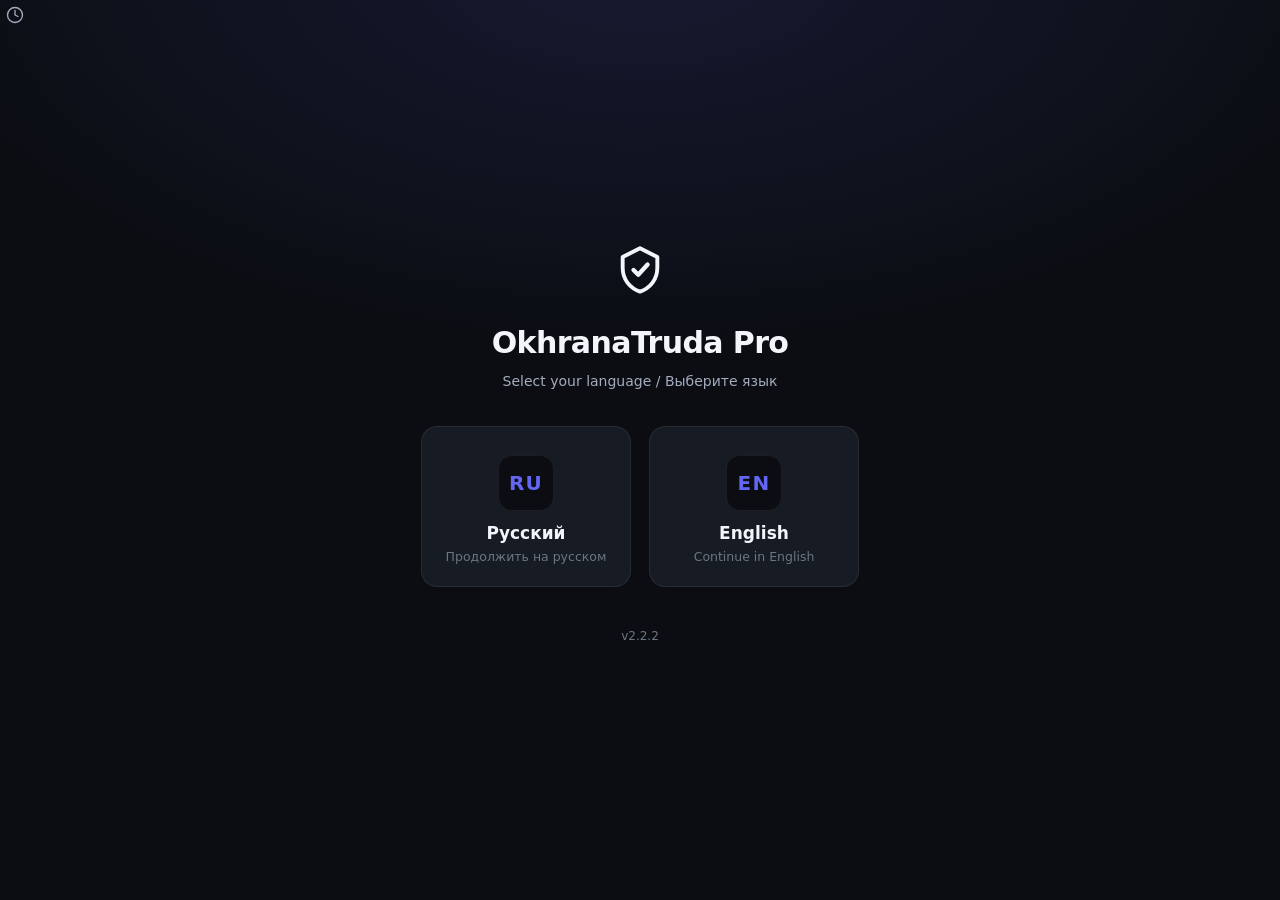
==== commit ae05b92d: "release: v2.2.2 — ОхранаТруда Про, фиксы: флаг EN, без автозапуска, single-instance, локализация оши" ====
--- a/web/index.html
+++ b/web/index.html
@@ -52,12 +52,12 @@
     <p class="lang-sub">Select your language / Выберите язык</p>
     <div class="lang-cards">
       <button class="lang-card" @click="chooseLang('ru')">
-        <span class="lang-flag">🇷🇺</span>
+        <span class="lang-flag">RU</span>
         <span class="lang-name">Русский</span>
         <span class="lang-hint">Продолжить на русском</span>
       </button>
       <button class="lang-card" @click="chooseLang('en')">
-        <span class="lang-flag">🇬🇧</span>
+        <span class="lang-flag">EN</span>
         <span class="lang-name">English</span>
         <span class="lang-hint">Continue in English</span>
       </button>
--- a/web/css/components.css
+++ b/web/css/components.css
@@ -121,7 +121,13 @@
   border-color: var(--acc); transform: translateY(-4px);
   box-shadow: 0 12px 32px var(--acc-glow);
 }
-.lang-flag { font-size: 42px; line-height: 1; }
+.lang-flag {
+  display: inline-flex; align-items: center; justify-content: center;
+  width: 56px; height: 56px; border-radius: 14px;
+  background: var(--bg-0); border: 1px solid var(--line);
+  font-size: 20px; font-weight: 700; letter-spacing: .06em;
+  color: var(--acc); line-height: 1;
+}
 .lang-name { font-size: 17px; font-weight: 600; margin-top: 6px; }
 .lang-hint { font-size: 12.5px; color: var(--t-2); }
 .lang-version { margin-top: 40px; font-size: 12px; color: var(--t-2); }
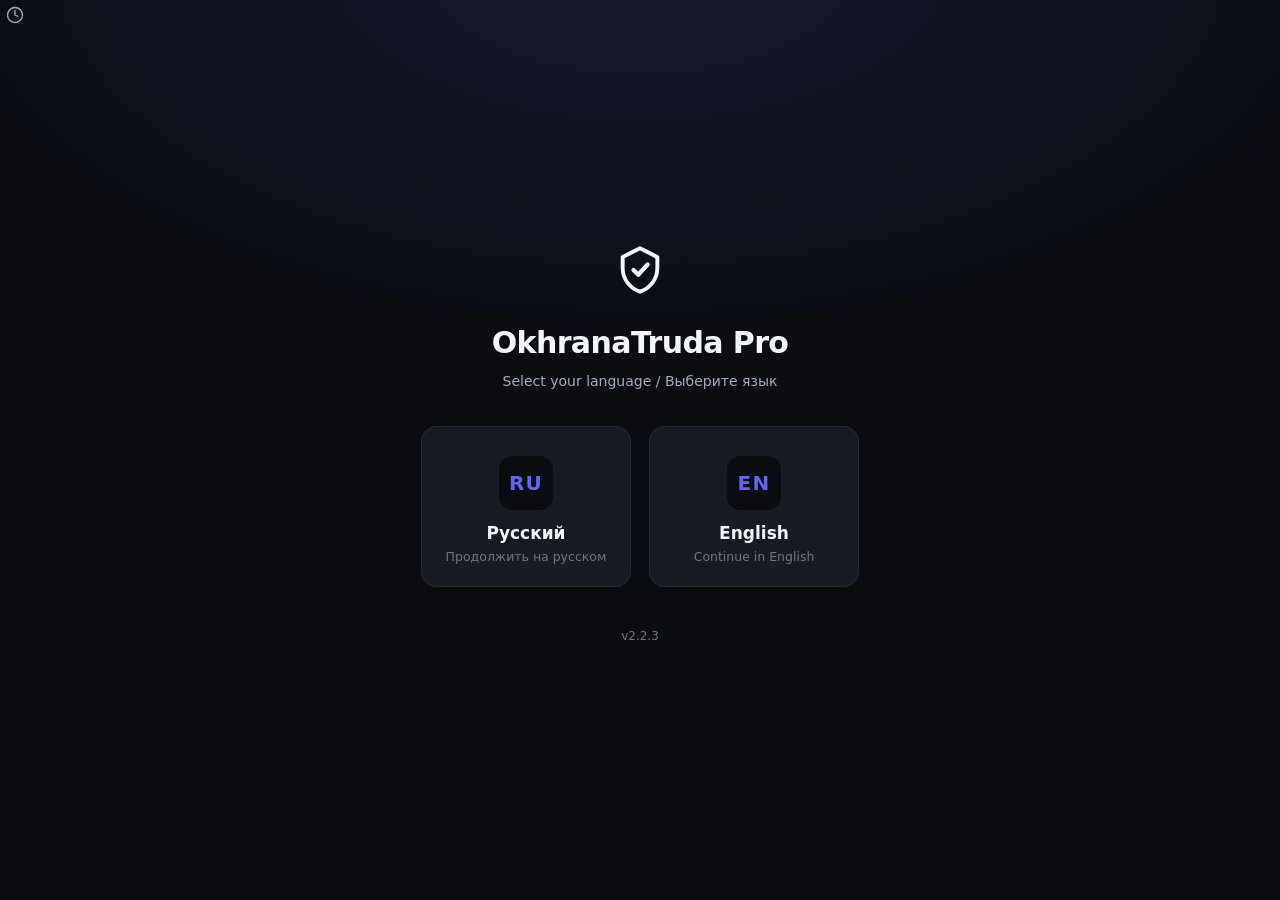
==== commit 73f8e419: "release: v2.2.3 — аудит: фиксы безопасности (SQLi, XSS, SSRF, сессии, токены), надёжность desktop/пу" ====
--- a/web/index.html
+++ b/web/index.html
@@ -40,9 +40,7 @@
 <body x-data="suotApp()" x-init="init()" :data-theme="theme" x-cloak
       @suot-logout.window="logout()"
       @suot-toggle-theme.window="toggleTheme()"
-      @suot-table-settings.window="openTableSettings($event.detail.key)"
-      @suot-table-settings.window="openTableSettings($event.detail.key)"
-      
+      @suot-table-settings.window="openTableSettings($event.detail.key)">
 <!-- ═══════════ ЭКРАН 1: ВЫБОР ЯЗЫКА ═══════════ -->
 <template x-if="screen === 'lang'">
 <div class="screen screen-lang">
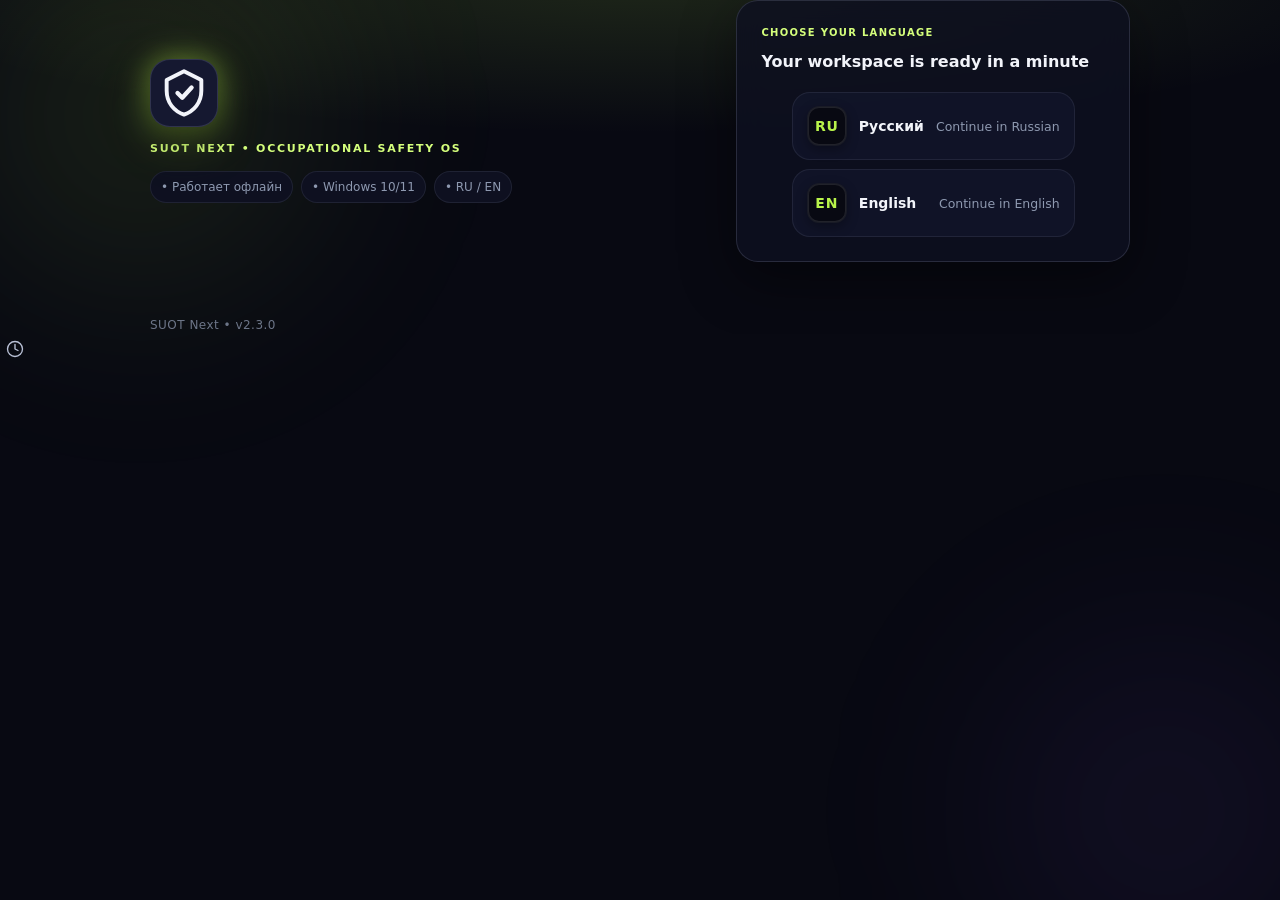
==== commit 61153885: "release: v2.3.0 — SUOT Next (workspace-first, Documents, Plugins v2, сайт Aurora RU/EN)" ====
--- a/web/index.html
+++ b/web/index.html
@@ -7,11 +7,17 @@
 <link rel="icon" href="favicon.ico">
 <link rel="stylesheet" href="css/tokens.css">
 <link rel="stylesheet" href="css/components.css">
+<link rel="stylesheet" href="css/next.css">
 <script src="js/api.js"></script>
 <script src="js/i18n.js"></script>
 <script src="js/icons.js"></script>
 <script src="js/app.js"></script>
 <script src="js/tabs.js"></script>
+  <script src="js/workspace.js"></script>
+  <script src="js/commands.js"></script>
+  <script src="js/entities.js"></script>
+  <script src="js/detail.js"></script>
+  <script src="js/tasks.js"></script>
 <script src="js/table.js"></script>
 <script src="js/pages.js"></script>
 <script src="js/palette.js"></script>
@@ -21,6 +27,7 @@
 <script src="js/dashboard.js"></script>
 <script src="js/print_editor.js"></script>
 <script src="js/reports.js"></script>
+<script src="js/documents.js"></script>
 <script src="js/reminders_bell.js"></script>
 <script src="js/ai_chat.js"></script>
 <script src="js/batch_print.js"></script>
@@ -43,26 +50,23 @@
       @suot-table-settings.window="openTableSettings($event.detail.key)">
 <!-- ═══════════ ЭКРАН 1: ВЫБОР ЯЗЫКА ═══════════ -->
 <template x-if="screen === 'lang'">
-<div class="screen screen-lang">
-  <div class="lang-wrap">
-    <div class="brand-mark" x-html="icons.logo"></div>
-    <h1 class="lang-title" x-text="t('app.name')"></h1>
-    <p class="lang-sub">Select your language / Выберите язык</p>
-    <div class="lang-cards">
-      <button class="lang-card" @click="chooseLang('ru')">
-        <span class="lang-flag">RU</span>
-        <span class="lang-name">Русский</span>
-        <span class="lang-hint">Продолжить на русском</span>
-      </button>
-      <button class="lang-card" @click="chooseLang('en')">
-        <span class="lang-flag">EN</span>
-        <span class="lang-name">English</span>
-        <span class="lang-hint">Continue in English</span>
-      </button>
+    <div class="screen screen-lang landing-screen">
+      <div class="lang-wrap landing-wrap">
+        <div class="landing-intro">
+          <div class="brand-mark landing-mark" x-html="icons.logo"></div>
+<span class="landing-kicker">SUOT NEXT • OCCUPATIONAL SAFETY OS</span>
+<div class="landing-pills"><span>• Работает офлайн</span><span>• Windows 10/11</span><span>• RU / EN</span></div>
+        </div>
+        <div class="lang-panel">
+          <div class="lang-panel-head"><span class="dash-eyebrow" x-text="I18N.lang==='ru' ? 'Выберите язык' : 'Choose your language'"></span><b x-text="I18N.lang==='ru' ? 'Ваше рабочее место будет готово через минуту' : 'Your workspace is ready in a minute'"></b></div>
+          <div class="lang-cards">
+            <button class="lang-card" @click="chooseLang('ru')"><span class="lang-flag">RU</span><span class="lang-name">Русский</span><span class="lang-hint" x-text="I18N.lang==='ru' ? 'Продолжить на русском' : 'Continue in Russian'"></span></button>
+<button class="lang-card" @click="chooseLang('en')"><span class="lang-flag">EN</span><span class="lang-name">English</span><span class="lang-hint" x-text="I18N.lang==='ru' ? 'Продолжить на английском' : 'Continue in English'"></span></button>
+</div>
+</div>
+<p class="lang-version" x-text="'SUOT Next • v' + $store.version"></p>
+      </div>
     </div>
-    <p class="lang-version" x-text="'v' + $store.version"></p>
-  </div>
-</div>
 </template>
 
 <!-- ═══════════ ЭКРАН 1.5: МАСТЕР ПЕРВОГО ЗАПУСКА ═══════════ -->
@@ -100,6 +104,29 @@
       </div>
       <p class="hint muted"
          x-text="ru('Можно пропустить и заполнить позже в настройках.','You can skip this and set it later.')"></p>
+      <div class="setup-scenario">
+        <div class="setup-scenario-head">
+          <span class="dash-eyebrow" x-text="ru('Ваш сценарий','Your workflow')"></span>
+          <b x-text="ru('С чего начнём?','Where should we start?')"></b>
+        </div>
+        <div class="scenario-grid">
+          <button class="scenario-card" :class="{sel:f.scenario==='today'}" @click="f.scenario='today'">
+            <span class="scenario-ic" x-html="icons.dashboard"></span>
+            <b x-text="ru('Каждый день','Every day')"></b>
+            <small x-text="ru('Фокус, просрочки, задачи','Focus, deadlines, tasks')"></small>
+          </button>
+          <button class="scenario-card" :class="{sel:f.scenario==='inspection'}" @click="f.scenario='inspection'">
+            <span class="scenario-ic" x-html="icons.clipboard"></span>
+            <b x-text="ru('Проверка','Inspection')"></b>
+            <small x-text="ru('Готовность и блокеры','Readiness and blockers')"></small>
+          </button>
+          <button class="scenario-card" :class="{sel:f.scenario==='documents'}" @click="f.scenario='documents'">
+            <span class="scenario-ic" x-html="icons.fileText"></span>
+            <b x-text="ru('Документы','Documents')"></b>
+            <small x-text="ru('Шаблоны, протоколы, печать','Templates, reports, printing')"></small>
+          </button>
+        </div>
+      </div>
     </div>
 
     <!-- Шаг 2: Администратор -->
@@ -174,12 +201,20 @@
 <!-- ═══════════ ЭКРАН 2: ВХОД / РЕГИСТРАЦИЯ ═══════════ -->
 <template x-if="screen === 'auth'">
 <div class="screen screen-auth">
-  <div class="auth-card card">
-    <div class="auth-head">
-      <div class="brand-mark sm" x-html="icons.logo"></div>
-      <h1 x-text="authMode === 'login' ? t('auth.loginTitle') : t('auth.regTitle')"></h1>
-      <p class="muted" x-text="t('app.tagline')"></p>
-    </div>
+  <div class="auth-layout">
+    <aside class="auth-aside">
+      <div class="auth-aside-kicker">SUOT NEXT · LOCAL WORKSPACE</div>
+      <h2 x-text="I18N.lang==='ru' ? 'Спокойствие начинается с ясного фокуса' : 'Clarity starts with a focused workspace'"></h2>
+      <p x-text="I18N.lang==='ru' ? 'Записи, сроки и решения защищены локально и доступны только вашему аккаунту.' : 'Records, deadlines and decisions stay local and private to your account.'"></p>
+      <div class="auth-feature"><span x-html="icons.shield"></span><span x-text="I18N.lang==='ru' ? 'Изоляция данных включена' : 'Data isolation enabled'"></span></div>
+      <div class="auth-feature"><span x-html="icons.pulse"></span><span x-text="I18N.lang==='ru' ? 'Готово к работе офлайн' : 'Ready for offline work'"></span></div>
+    </aside>
+    <div class="auth-card card">
+      <div class="auth-head">
+        <div class="brand-mark sm" x-html="icons.logo"></div>
+        <h1 x-text="authMode === 'login' ? t('auth.loginTitle') : t('auth.regTitle')"></h1>
+        <p class="muted" x-text="I18N.lang==='ru' ? 'Продолжите с того места, где остановились' : 'Continue from where you left off'"></p>
+      </div>
 
     <div class="seg">
       <button type="button" class="seg-btn" :class="{active: authMode==='login'}"
@@ -283,7 +318,8 @@
 
     <button class="linklike muted" @click="screen='lang'" x-text="t('common.back')"></button>
   </div>
-</div>
+  </div>
+  </div>
 </template>
 
 <!-- ═══════════ ЭКРАН 3: ОСНОВНОЙ ИНТЕРФЕЙС ═══════════ -->
@@ -308,6 +344,37 @@
               $store.tabs.active.type==='welcome'}"
               @click="$store.tabs.openWelcome()"
               x-html="icons.dashboard + t('nav.dashboard')"></button>
+      <button class="nav-item nav-focus" @click="openToday()"
+              :title="I18N.lang==='ru' ? 'Показать приоритетные действия' : 'Show priority actions'">
+        <span class="nav-ic" x-html="icons.alert"></span>
+        <span x-text="I18N.lang==='ru' ? 'Сегодня и фокус' : 'Today & focus'"></span>
+        <span class="nav-kbd">F1</span>
+      </button>
+      <div class="nav-sep nav-sep-next"
+           x-text="I18N.lang==='ru' ? 'Сценарии' : 'Workflows'"></div>
+      <div class="nav-scenarios">
+        <button class="nav-item nav-scenario danger" @click="$store.tabs.open('risks')">
+          <span class="nav-ic" x-html="icons.alert"></span>
+          <span x-text="I18N.lang==='ru' ? 'Риски и сроки' : 'Risks & deadlines'"></span>
+        </button>
+        <button class="nav-item nav-scenario" @click="$store.tabs.open('employees')">
+          <span class="nav-ic" x-html="icons.users"></span>
+          <span x-text="I18N.lang==='ru' ? 'Люди' : 'People'"></span>
+        </button>
+        <button class="nav-item nav-scenario" @click="$store.tabs.open('ppe')">
+          <span class="nav-ic" x-html="icons.hardhat"></span>
+          <span x-text="I18N.lang==='ru' ? 'СИЗ и обучение' : 'PPE & training'"></span>
+        </button>
+        <button class="nav-item nav-scenario" @click="$store.tabs.openDocuments()">
+          <span class="nav-ic" x-html="icons.fileText"></span>
+          <span x-text="I18N.lang==='ru' ? 'Документы' : 'Documents'"></span>
+        </button>
+        <button class="nav-item nav-scenario" @click="$store.tabs.openWelcome()"
+                :title="I18N.lang==='ru' ? 'Аналитика: дашборд и KPI' : 'Analytics: dashboard and KPIs'">
+          <span class="nav-ic" x-html="icons.chart"></span>
+          <span x-text="I18N.lang==='ru' ? 'Аналитика' : 'Analytics'"></span>
+        </button>
+      </div>
       <div class="nav-sep" x-text="t('nav.groupData')"></div>
       <button class="nav-item"
               :class="{active: $store.tabs.active && $store.tabs.active.type==='all'}"
@@ -402,6 +469,9 @@
               x-html="(icons.users||'') + (I18N.lang==='ru'?'Пользователи':'Users')"></button>
       <button class="nav-item" @click="toggleTheme()"
               x-html="(theme==='dark'?icons.sun:icons.moon) + (theme==='dark' ? t('nav.lightTheme') : t('nav.darkTheme'))"></button>
+      <button class="nav-item" @click="$dispatch('suot-ws-toggle')"
+              :title="I18N.lang==='ru' ? 'Рабочая область: быстрый переход (Alt+1…9 — закреплённое)' : 'Workspace: quick switch (Alt+1…9 — pinned)'"
+              x-html="(icons.workbench||icons.layers||'') + (I18N.lang==='ru'?'Рабочая область':'Workspace')"></button>
       <button class="nav-item danger" @click="logout()"
               x-html="icons.logout + t('nav.logout')"></button>
     </div>
@@ -446,45 +516,10 @@
       </div>
     </div>
 
-    <!-- Вкладки как в браузере -->
-    <div class="tabbar">
-      <div class="tabs-scroll">
-        <template x-for="tb in $store.tabs.list" :key="tb.id">
-          <div class="tab" :class="{active: tb.id===$store.tabs.activeId, 'type-welcome': tb.type==='welcome'}"
-               @click="$store.tabs.activeId = tb.id"
-               @auxclick.middle.prevent="$store.tabs.close(tb.id)">
-            <span class="tab-icon"
-                  x-html="icons[$store.tabs.iconForType(tb)] || icons.database"></span>
-            <span class="tab-title" x-text="tb.label"></span>
-            <span class="tab-dot"
-                  x-show="tb.type==='table' && $store.tabs._draftTick >= 0 && $store.tabs.hasDraft(tb.key)"
-                  title="Есть черновик формы"></span>
-            <button class="tab-x" @click.stop="$store.tabs.close(tb.id)"
-                    x-html="icons.plus" :class="{rot45:true}"></button>
-          </div>
-        </template>
-        <button class="tab-add" @click="openPalette()"
-                title="Ctrl+K" x-html="icons.command"></button>
-        <button class="tab-more" @click="$store.tabs.toggleOverflow()"
-                :title="I18N.lang==='ru' ? 'Все вкладки' : 'All tabs'"
-                x-show="$store.tabs.overflowList.length"
-                x-html="icons.chevronDown"></button>
-      </div>
-      <template x-teleport="body">
-        <div class="tab-overflow" x-show="$store.tabs.ovMenu"
-             x-transition.opacity
-             @click.outside="$store.tabs.ovMenu=false">
-          <template x-for="tb in $store.tabs.overflowList" :key="'ov'+tb.id">
-            <button class="more-item" @click="$store.tabs.activate(tb.id)">
-              <span class="tab-icon" x-html="icons[$store.tabs.iconForType(tb)] || icons.database"></span>
-              <span x-text="tb.label"></span>
-            </button>
-          </template>
-        </div>
-      </template>
-    </div>
-
-    <!-- Контент: панели вкладок -->
+    <!-- Вкладки как в браузере УДАЛЕНЫ (детэбификация): навигация только
+         через реестр/switcher/шину/сайдбар. Панели видов ниже рендерятся
+         по активному виду journey-движка ($store.tabs.activeId). -->
+    <!-- Контент: панели видов -->
     <div class="content" @click.self="$store.tabs.active && null">
       <template x-for="tb in $store.tabs.list" :key="tb.id">
         <div class="tabpane" x-show="tb.id === $store.tabs.activeId">
@@ -492,22 +527,33 @@
           <!-- Добро пожаловать -->
           <template x-if="tb.type === 'welcome'">
             <section class="welcome">
-              <div class="hero card">
-                <h1><span x-text="t('welcome.hi')"></span>, <span class="grad"
-                  x-text="user?.full_name || user?.username"></span> 👋</h1>
-                <p x-text="t('welcome.subtitle')"></p>
-                <div class="chips">
-                  <span class="chip ok"><i></i><span x-text="t('welcome.apiOk')"></span></span>
-                  <span class="chip" x-text="t('welcome.role') + ': ' + roleLabel()"></span>
-                  <button class="chip cmd" @click="openPalette()">
-                    <span x-html="icons.command"></span>
-                    <kbd>Ctrl</kbd>+<kbd>K</kbd>
-                  </button>
+              <div class="hero card next-hero">
+                <div class="next-hero-copy">
+                  <span class="dash-eyebrow" x-text="I18N.lang==='ru' ? 'SUOT NEXT · СЕГОДНЯ' : 'SUOT NEXT · TODAY'"></span>
+                  <h1><span x-text="t('welcome.hi')"></span>, <span class="grad" x-text="user?.full_name || user?.username"></span></h1>
+                  <p x-text="I18N.lang==='ru' ? 'Один следующий шаг вместо списка задач. Начните с фокуса, рисков или сроков.' : 'One next step instead of a task list. Start with focus, risks or deadlines.'"></p>
+                </div>
+                <div class="next-hero-status">
+                  <span class="next-status-label" x-text="I18N.lang==='ru' ? 'Состояние системы' : 'System state'"></span>
+                  <strong x-text="apiOk ? (I18N.lang==='ru' ? 'Готова к работе' : 'Ready to work') : (I18N.lang==='ru' ? 'Нет связи с API' : 'API unavailable')"></strong>
+                  <div class="chips">
+                    <span class="chip ok"><i></i><span x-text="t('welcome.apiOk')"></span></span>
+                    <span class="chip" x-text="t('welcome.role') + ': ' + roleLabel()"></span>
+                    <button class="chip cmd" @click="openPalette()"><span x-html="icons.command"></span><kbd>Ctrl</kbd>+<kbd>K</kbd></button>
+                  </div>
                 </div>
               </div>
 
               <!-- ═══ РАБОЧИЙ СТОЛ ═══ -->
               <div class="card ws-card">
+                 <div class="ws-scenario-tabs" role="tablist" :aria-label="I18N.lang==='ru' ? 'Сценарии' : 'Workflows'">
+                   <template x-for="sc in wsScenarios" :key="sc.id">
+                     <button class="ws-scenario-tab" :class="{on: wsScenario===sc.id}" @click="openScenario(sc.id)">
+                       <span x-html="icons[sc.icon] || icons.layers"></span>
+                       <span x-text="sc.label"></span>
+                     </button>
+                   </template>
+                 </div>
                 <div class="ws-toolbar">
                   <b x-text="I18N.lang==='ru' ? 'Рабочий стол' : 'Workspace'"></b>
                   <div class="searchbox" style="width:220px">
@@ -527,6 +573,56 @@
                           x-html="icons.trash"></button>
                   <button class="btn primary" @click="openCreateTable()"
                           x-html="icons.plus + (I18N.lang==='ru' ? 'Создать таблицу' : 'New table')"></button>
+                 <div class="ws-preset-bar card">
+                   <div class="ws-quick-title">
+                     <span class="dash-eyebrow" x-text="I18N.lang==='ru' ? 'Быстрые действия' : 'Quick actions'"></span>
+                     <b x-text="I18N.lang==='ru' ? 'Начать сценарий' : 'Start a workflow'"></b>
+                   </div>
+                   <div class="ws-quick-actions">
+                     <button class="ws-quick" @click="openToday()">
+                       <span x-html="icons.alert"></span><span x-text="I18N.lang==='ru'?'Фокус дня':'Today focus'"></span>
+                     </button>
+                     <button class="ws-quick" @click="$store.tabs.open('risks')">
+                       <span x-html="icons.alert"></span><span x-text="I18N.lang==='ru'?'Риски':'Risks'"></span>
+                     </button>
+                     <button class="ws-quick" @click="$store.tabs.open('employees')">
+                       <span x-html="icons.users"></span><span x-text="I18N.lang==='ru'?'Люди':'People'"></span>
+                     </button>
+                     <button class="ws-quick" @click="openPalette()">
+                       <span x-html="icons.search"></span><span x-text="I18N.lang==='ru'?'Найти':'Search'"></span>
+                     </button>
+                   </div>
+                   <div class="ws-preset-form" x-show="wsPresets.length || wsPresetName">
+                     <input class="field-input" x-model="wsPresetName"
+                            :placeholder="I18N.lang==='ru'?'Название сценария':'Preset name'"
+                            @keydown.enter.prevent="saveWorkspacePreset()">
+                     <button class="btn primary" @click="saveWorkspacePreset()"
+                             x-text="I18N.lang==='ru'?'Сохранить':'Save'"></button>
+                   </div>
+                   <div class="ws-presets">
+                     <template x-for="(p, i) in wsPresets" :key="p.name + p.at">
+                       <div class="ws-preset">
+                         <button @click="applyWorkspacePreset(p)" x-text="p.name"></button>
+                         <button class="icon-btn danger" @click="deleteWorkspacePreset(i)"
+                                 x-html="icons.trash"></button>
+                       </div>
+                     </template>
+                 <div class="ws-alert card" x-show="!wsLoading && demoNeeded">
+                   <span class="ws-alert-icon" x-html="icons.dashboard"></span>
+                   <div><b x-text="I18N.lang==='ru' ? 'Ваша рабочая среда готова' : 'Your workspace is ready'"></b><p x-text="I18N.lang==='ru' ? 'Загрузите демо-набор или начните с чистой базы.' : 'Load the demo dataset or start with a clean database.'"></p></div>
+                   <button class="btn primary" @click="seedDemoAll()" x-text="I18N.lang==='ru' ? 'Загрузить демо' : 'Load demo'"></button>
+                 </div>
+                 <div class="ws-loading" x-show="wsLoading" aria-label="Loading">
+                   <span class="skeleton-shimmer"></span><span class="skeleton-shimmer"></span><span class="skeleton-shimmer"></span>
+                 </div>
+
+
+                   </div>
+                   <button class="ws-preset-toggle" @click="wsPresetName = wsPresetName ? '' : ' '"
+                           x-text="I18N.lang==='ru' ? '+ Сценарий' : '+ Preset'"></button>
+                 </div>
+
+
                 </div>
                 <div class="ws-grid anim-stagger">
                   <template x-for="tl in wsTiles" :key="tl.key">
@@ -539,6 +635,7 @@
                       <span class="ws-ic" :style="'color:' + tl.color"
                             x-html="icons[tl.icon] || icons.database"></span>
                       <span class="ws-label" x-text="tl.label"></span>
+                      <span class="ws-hint" x-text="tl.hint"></span>
                       <span class="ws-count" x-show="tl.count"
                             x-text="tl.count"></span>
                     </button>
@@ -557,8 +654,77 @@
               </div>
 
               <!-- ═══ ДАШБОРД: KPI, КАЛЕНДАРЬ, ТАЙМЛАЙН (Часть 11) ═══ -->
-              <div x-data="dashBoard()" x-init="init()">
+              <div x-data="dashBoard()" x-init="init()"
+                   x-effect="$store.tabs.activeId; onTabActive()">
                 <div class="dash-widgets">
+                   <!-- ▸ Центр готовности к проверке -->
+                   <div class="card dash-w dash-wx readiness-center" data-wid="readinessCenter" draggable="true"
+                        @dragstart="dragStart('readinessCenter', $event)"
+                        @dragenter="dragEnter('readinessCenter')"
+                        @dragend="dropDone('readinessCenter')"
+                        @dragover.prevent>
+                     <div class="dash-w-head">
+                       <div>
+                         <span class="dash-eyebrow" x-text="I18N.lang==='ru' ? 'Центр готовности' : 'Readiness center'"></span>
+                         <b x-text="I18N.lang==='ru' ? 'Проверка системы' : 'System check'"></b>
+                       </div>
+                       <span class="dash-w-drag" title="drag">⠿</span>
+                     </div>
+                     <div class="readiness-score-row">
+                       <div class="readiness-score" :class="readinessScore() >= 80 ? 'good' : 'warn'"
+                            x-text="readinessScore() + '%'">—</div>
+                       <div>
+                         <strong x-text="I18N.lang==='ru' ? 'Уровень готовности' : 'Readiness level'"></strong>
+                         <p class="muted" x-text="readinessScore() >= 80
+                           ? (I18N.lang==='ru' ? 'Критических блокеров не обнаружено' : 'No critical blockers found')
+                           : (I18N.lang==='ru' ? 'Есть действия до проверки' : 'Actions required before review')"></p>
+                       </div>
+                     </div>
+                     <div class="readiness-checks">
+                       <template x-for="item in readinessChecks()" :key="item.key">
+                         <button class="readiness-check" :class="item.tone"
+                                 @click="openReadinessItem(item)">
+                           <span class="check-status" x-html="item.tone === 'success' ? icons.checkAll : icons.alert"></span>
+                           <span class="check-copy"><b x-text="item.label"></b><small x-text="item.hint"></small></span>
+                           <strong x-text="item.value"></strong>
+                           <span class="check-arrow">→</span>
+                         </button>
+                       </template>
+                     </div>
+                   </div>
+
+                   <!-- ▸ KPI -->
+
+                   <!-- ▸ Фокус дня / рабочая готовность -->
+                   <div class="card dash-w dash-wx focus-card" data-wid="readiness" draggable="true"
+                        @dragstart="dragStart('readiness', $event)"
+                        @dragenter="dragEnter('readiness')"
+                        @dragend="dropDone('readiness')"
+                        @dragover.prevent>
+                     <div class="dash-w-head">
+                       <div>
+                         <span class="dash-eyebrow"
+                               x-text="I18N.lang==='ru' ? 'Следующий шаг' : 'Next best action'"></span>
+                         <b x-text="I18N.lang==='ru' ? 'Фокус дня' : 'Today focus'"></b>
+                       </div>
+                       <span class="dash-w-drag" title="drag">⠿</span>
+                     </div>
+                     <div class="focus-list" x-show="!loading">
+                       <template x-for="item in focusItems()" :key="item.label">
+                          <button class="focus-item" :class="item.tone"
+                                  @click="openFiltered(item.key, item.smart)">
+                           <span class="focus-icon" x-html="item.tone === 'danger' ? icons.alert : (item.tone === 'warning' ? icons.gauge : icons.checkAll)"></span>
+                           <span class="focus-copy">
+                             <strong x-text="item.label"></strong>
+                             <small x-text="item.hint"></small>
+                           </span>
+                           <span class="focus-arrow">→</span>
+                         </button>
+                       </template>
+                     </div>
+                     <div class="focus-skeleton skeleton-shimmer" x-show="loading"></div>
+                   </div>
+
 
                   <!-- ▸ KPI -->
                   <div class="card dash-w dash-wx" data-wid="kpi" draggable="true"
@@ -982,6 +1148,27 @@
                  @suot-reload-tables.window="reload(false)"
                  @keydown.escape.window="if(filterCol!==null) filterCol=null; if(editing) cancelInline()">
 
+               <div class="table-context card">
+                 <div class="table-context-main">
+                   <span class="dash-eyebrow" x-text="I18N.lang==='ru' ? 'Текущее представление' : 'Current view'"></span>
+                   <b x-text="label || key"></b>
+                   <span class="muted"
+                         x-text="(total || 0) + ' ' + (I18N.lang==='ru' ? 'записей' : 'records')"></span>
+                 </div>
+                 <div class="table-context-meta">
+                   <span class="context-pill" x-show="q"
+                         x-text="I18N.lang==='ru' ? 'Поиск' : 'Search'"></span>
+                   <span class="context-pill" x-show="activeFilterCount"
+                         x-text="(I18N.lang==='ru' ? 'Фильтры: ' : 'Filters: ') + activeFilterCount"></span>
+                   <span class="context-pill" x-show="selected.size"
+                         x-text="(I18N.lang==='ru' ? 'Выбрано: ' : 'Selected: ') + selected.size"></span>
+                   <button class="btn ghost-sm" x-show="q || activeFilterCount || sortBy"
+                           @click="resetView()"
+                           x-text="I18N.lang==='ru' ? 'Сбросить' : 'Reset'"></button>
+                 </div>
+               </div>
+
+
               <!-- Тулбар -->
               <div class="tbl-toolbar">
                 <button class="btn primary" @click="openAdd()" x-html="icons.plus + t('tbl.add')"></button>
@@ -1048,8 +1235,25 @@
                     </template>
                   </div>
                 </div>
-                <template x-if="!isCustom()">
+                <!-- Умный фильтр: сервер считает для всех таблиц (custom включительно) -->
+                <template x-if="true">
                   <div class="chips" style="display:inline-flex;gap:6px;margin-left:4px">
+                 <div class="smart-filter-bar">
+                   <span class="smart-filter-label" x-text="I18N.lang==='ru' ? 'Умный фильтр' : 'Smart filter'"></span>
+                   <button class="smart-filter-chip" :class="{on: smartFilter==='overdue'}"
+                           @click="setSmartFilter('overdue')"
+                           x-text="I18N.lang==='ru' ? 'Просроченные' : 'Overdue'"></button>
+                   <button class="smart-filter-chip" :class="{on: smartFilter==='active'}"
+                           @click="setSmartFilter('active')"
+                           x-text="I18N.lang==='ru' ? 'Активные' : 'Active'"></button>
+                   <button class="smart-filter-chip" :class="{on: smartFilter==='done'}"
+                           @click="setSmartFilter('done')"
+                           x-text="I18N.lang==='ru' ? 'Завершённые' : 'Completed'"></button>
+                   <span class="smart-filter-count" x-show="smartFilter"
+                         x-text="rowsFiltered.length + ' / ' + rows.length"></span>
+                 </div>
+
+                 <!-- Пресеты фильтров -->
                     <button type="button" class="chip cmd"
                             @click="applyQuickFilter(key, 'active')"
                             x-show="columns.some(c => c.name==='Статус')"
@@ -1156,9 +1360,12 @@
               </div>
 
               <!-- Панель массовых действий -->
-              <div class="bulkbar" x-show="selected.size > 0" x-transition.opacity>
+                <button class="btn ghost-sm" @click="jobsHistoryOpen=true; loadJobsHistory()" x-text="I18N.lang==='ru' ? 'Журнал операций' : 'Operation history'"></button>
+               <div class="bulkbar" x-show="selected.size > 0" x-transition.opacity>
                 <span class="bulk-count"
                       x-text="t('tbl.selectedN') + ': ' + selected.size"></span>
+                 <button class="btn ghost-sm" @click="selectAllFiltered()"
+                         x-text="I18N.lang==='ru' ? 'Выбрать все совпадения' : 'Select all matches'"></button>
                 <button class="btn danger-sm" @click="askDelete([...selected])"
                         x-html="icons.trash + t('tbl.deleteSel')"></button>
                 <button class="btn ghost-sm" @click="openBulkEdit()"
@@ -1173,6 +1380,23 @@
                 <button class="linklike muted" @click="clearSelection()"
                         x-text="t('tbl.clearSel')"></button>
               </div>
+               <div class="bulk-progress card" x-show="bulkProgress" x-transition.opacity>
+                 <div class="bulk-progress-head">
+                    <b x-text="bulkProgress?.label ?? ''"></b>
+                    <span x-text="(bulkProgress?.done ?? 0) + ' / ' + (bulkProgress?.total ?? 0)"></span>
+                 </div>
+                 <div class="progress-track"><i :style="`width:${bulkProgressPercent()}%`"></i></div>
+                 <div class="bulk-progress-foot">
+                    <span class="muted" x-text="(bulkProgress?.active) ? (I18N.lang==='ru' ? 'Выполняется…' : 'Working…') : ((bulkProgress?.error) || (I18N.lang==='ru' ? 'Готово' : 'Complete'))"></span>
+                    <button class="btn ghost-sm" x-show="bulkProgress?.error && !bulkProgress.active" @click="retryBulk()" x-text="I18N.lang==='ru' ? 'Повторить операцию' : 'Retry operation'"></button>
+                    <button class="btn ghost-sm" x-show="bulkProgress?.active" @click="cancelBulk()" x-text="I18N.lang==='ru' ? 'Отменить' : 'Cancel'"></button>
+                    <button class="btn ghost-sm" x-show="!bulkProgress?.active" @click="clearBulkReport()" x-text="I18N.lang==='ru' ? 'Закрыть' : 'Close'"></button>
+                 </div>
+               <div class="bulk-history card" x-show="jobsHistoryOpen" x-transition.opacity>
+                 <div class="bulk-progress-head"><b x-text="I18N.lang==='ru' ? 'Журнал массовых операций' : 'Bulk operation history'"></b><span class="flex1"></span><button class="btn ghost-sm" @click="loadJobsHistory()" x-text="I18N.lang==='ru' ? 'Обновить' : 'Refresh'"></button><button class="btn ghost-sm" @click="exportJobsHistory()" x-text="I18N.lang==='ru' ? 'Экспорт CSV' : 'Export CSV'"></button><button class="icon-btn" @click="jobsHistoryOpen=false" x-text="'×'"></button></div>
+                 <div class="bulk-history-list"><template x-for="job in jobsHistory" :key="job.id"><div class="bulk-history-row"><span class="badge" :class="job.status" x-text="job.status"></span><b x-text="job.kind + ' · ' + job.target"></b><span x-text="job.done + '/' + job.total"></span><span class="muted" x-text="job.error || (job.duration + ' s')"></span></div></template><div class="muted" x-show="!jobsHistory.length" x-text="I18N.lang==='ru' ? 'Операций пока нет' : 'No operations yet'"></div></div>
+               </div>
+               </div>
 
               <!-- Подсказка редактирования и хоткеев -->
               <div class="edit-hint muted">
@@ -1181,10 +1405,14 @@
                 <span x-text="t('keys.hint')"></span>
               </div>
 
-              <!-- Таблица -->
-              <div class="tablewrap card"
-                   x-show="cardMode!=='cards'"
-                   :class="{'dense': density==='compact'}">
+               <!-- Table -->
+               <div class="table-state card table-state-error" x-show="!loading && loadError">
+                 <span class="table-state-icon" x-html="icons.alert"></span>
+                  <div><b x-text="I18N.lang==='ru' ? 'Не удалось загрузить данные' : 'Could not load data'"></b><p x-text="loadError"></p></div>
+<button class="btn" @click="reload(false)" x-text="I18N.lang==='ru' ? 'Повторить' : 'Retry'"></button>
+</div>
+<div class="tablewrap card" x-show="!loadError && cardMode!=='cards'"
+                    :class="{'dense': density==='compact'}">
                 <table class="grid">
                   <thead>
                     <tr>
@@ -1611,9 +1839,12 @@
                 <div class="overlay" x-transition.opacity
                      @click.self="panel=null"
                      @keydown.escape.window="panel=null">
-                  <div class="modal card anim-in panel-modal" @click.stop>
+                   <div class="modal card anim-in panel-modal" @click.stop>
                     <h3 class="modal-title"
                         x-text="t('rp.recordInfo').replace('{id}', panel.rowId)"></h3>
+                    <button class="btn ghost-sm" style="margin-bottom:8px"
+                            @click="$dispatch('suot-detail-open', {table: key, id: panel.rowId}); panel=null"
+                            x-text="I18N.lang==='ru' ? 'Открыть досье' : 'Open dossier'"></button>
                     <div class="seg seg3">
                       <button type="button" class="seg-btn"
                               :class="{active: panel.tab==='notes'}"
@@ -2899,6 +3130,320 @@
                 </div>
               </template>
 
+              <!-- 📄 Documents Center (Блок 7) -->
+              <template x-if="tb.type === 'documents'">
+                <div x-data="docCenter()" x-init="init()" class="doc-center"
+                     x-effect="$store.tabs.activeId; onTabActive()"
+                     @suot-saved-reports-changed.window="loadSaved()"
+                     @keydown.escape.window="closePreview()">
+                  <div class="sp-wrap">
+                    <div class="tbl-toolbar">
+                      <div class="seg">
+                        <button class="seg-btn" :class="{active: tab==='templates'}"
+                                @click="tab='templates'; loadTemplates()"
+                                x-text="ru('Шаблоны','Templates')"></button>
+                        <button class="seg-btn" :class="{active: tab==='reports'}"
+                                @click="tab='reports'; loadSaved()"
+                                x-text="ru('Отчёты','Reports')"></button>
+                        <button class="seg-btn" :class="{active: tab==='queue'}"
+                                @click="tab='queue'; loadJobs(); _poll()"
+                                x-text="ru('Очередь печати','Print queue')"></button>
+                      </div>
+                      <span class="flex1"></span>
+                      <button class="btn primary" x-show="tab==='templates'"
+                              @click="openInEditor(0)"
+                              x-text="ru('Новый шаблон','New template')"></button>
+                      <button class="btn" x-show="tab==='reports'"
+                              @click="openBuilder()"
+                              x-text="ru('Конструктор','Builder')"></button>
+                    </div>
+                    <p class="muted" x-show="tab==='templates'"
+                       x-text="ru('Шаблоны печати: предпросмотр, история версий с откатом, редактирование в мини-Word. Каждое сохранение версиируется автоматически.',
+                                  'Print templates: preview, version history with restore, mini-Word editing. Every save is versioned automatically.')"></p>
+                    <p class="muted" x-show="tab==='reports'"
+                       x-text="ru('Сохранённые отчёты: запуск в один клик. Новую спеку соберите в конструкторе и сохраните — она появится здесь.',
+                                  'Saved reports: one-click run. Build a new spec in the builder and save it — it will appear here.')"></p>
+                    <p class="muted" x-show="tab==='queue'"
+                       x-text="ru('Асинхронная печать пакетов PDF: задание выполняется в фоне, прогресс виден здесь. Результат — PDF или ZIP с предпросмотром.',
+                                  'Async batch PDF printing: jobs run in background with live progress. Result is a PDF or ZIP with preview.')"></p>
+
+                    <!-- ▸ Шаблоны -->
+                    <div x-show="tab==='templates'">
+                      <div class="muted" x-show="tplLoading"
+                           x-text="ru('Загрузка шаблонов…','Loading templates…')"></div>
+                      <div class="alert error" x-show="tplError">
+                        <span x-text="tplError"></span>
+                        <button class="btn sm" @click="loadTemplates()"
+                                x-text="ru('Повторить','Retry')"></button>
+                      </div>
+                      <div class="card tablewrap" x-show="!tplLoading && !tplError">
+                        <table class="grid">
+                          <thead><tr>
+                            <th x-text="ru('Шаблон','Template')"></th>
+                            <th x-text="ru('Категория','Category')"></th>
+                            <th x-text="ru('Обновлён','Updated')"></th>
+                            <th></th>
+                          </tr></thead>
+                          <tbody>
+                            <template x-for="t in templates" :key="t.id">
+                              <tr>
+                                <td>
+                                  <b x-text="t.name"></b>
+                                  <span class="badge update" x-show="t.is_public"
+                                        x-text="ru('общий','public')"></span>
+                                </td>
+                                <td class="muted" x-text="t.category || '—'"></td>
+                                <td class="muted jn-ts" x-text="(t.updated_at||'').slice(0,16)"></td>
+                                <td style="white-space:nowrap">
+                                  <button class="btn ghost-sm doc-prev-btn"
+                                          @click="previewTemplateHtml(t.id)"
+                                          x-text="ru('Просмотр','Preview')"></button>
+                                  <button class="btn ghost-sm"
+                                          @click="openInEditor(t.id)"
+                                          x-text="ru('Редактор','Editor')"></button>
+                                  <button class="btn ghost-sm doc-vers-btn"
+                                          @click="toggleVersions(t.id)"
+                                          x-text="ru('История','History')"></button>
+                                  <button class="btn danger-sm"
+                                          @click="deleteTemplate(t.id)"
+                                          x-text="ru('Удалить','Delete')"></button>
+                                </td>
+                              </tr>
+                            </template>
+                            <tr x-show="!templates.length">
+                              <td colspan="4" class="muted"
+                                  x-text="ru('Шаблонов пока нет — создайте первый кнопкой «Новый шаблон».',
+                                             'No templates yet — create the first one with “New template”.')"></td>
+                            </tr>
+                          </tbody>
+                        </table>
+                      </div>
+                      <!-- История версий -->
+                      <div class="card doc-vers" x-show="versTplId">
+                        <b x-text="ru('История версий','Version history')"></b>
+                        <div class="muted" x-show="versLoading"
+                             x-text="ru('Загрузка…','Loading…')"></div>
+                        <div class="alert error" x-show="versError" x-text="versError"></div>
+                        <table class="grid" x-show="!versLoading && versions.length">
+                          <thead><tr>
+                            <th>v</th>
+                            <th x-text="ru('Дата','Date')"></th>
+                            <th></th>
+                          </tr></thead>
+                          <tbody>
+                            <template x-for="v in versions" :key="v.id">
+                              <tr>
+                                <td><b x-text="'v' + v.version"></b></td>
+                                <td class="muted jn-ts" x-text="(v.created_at||'').slice(0,16)"></td>
+                                <td><button class="btn ghost-sm doc-restore-btn"
+                                            @click="restoreVersion(versTplId, v.id)"
+                                            x-text="ru('Откатить','Restore')"></button></td>
+                              </tr>
+                            </template>
+                          </tbody>
+                        </table>
+                        <p class="muted" x-show="!versLoading && !versions.length && !versError"
+                           x-text="ru('Версий пока нет — появятся после первого изменения шаблона.',
+                                      'No versions yet — they appear after the first template change.')"></p>
+                      </div>
+                    </div>
+
+                    <!-- ▸ Отчёты -->
+                    <div x-show="tab==='reports'">
+                      <div class="muted" x-show="repLoading"
+                           x-text="ru('Загрузка отчётов…','Loading reports…')"></div>
+                      <div class="alert error" x-show="repError">
+                        <span x-text="repError"></span>
+                        <button class="btn sm" @click="loadSaved()"
+                                x-text="ru('Повторить','Retry')"></button>
+                      </div>
+                      <div class="card tablewrap" x-show="!repLoading && !repError">
+                        <table class="grid">
+                          <thead><tr>
+                            <th x-text="ru('Отчёт','Report')"></th>
+                            <th x-text="ru('Таблица','Table')"></th>
+                            <th x-text="ru('Обновлён','Updated')"></th>
+                            <th></th>
+                          </tr></thead>
+                          <tbody>
+                            <template x-for="r in saved" :key="r.id">
+                              <tr>
+                                <td><b class="doc-rep-name" x-text="r.name"></b>
+                                  <small class="muted" x-show="r.username"
+                                         x-text="' · ' + r.username"></small></td>
+                                <td class="muted" x-text="r.table_name"></td>
+                                <td class="muted jn-ts" x-text="(r.updated_at||'').slice(0,16)"></td>
+                                <td style="white-space:nowrap">
+                                  <button class="btn ghost-sm doc-run-btn"
+                                          @click="runSaved(r)"
+                                          x-text="ru('Запустить','Run')"></button>
+                                  <button class="btn danger-sm"
+                                          @click="deleteSaved(r.id)"
+                                          x-text="ru('Удалить','Delete')"></button>
+                                </td>
+                              </tr>
+                            </template>
+                            <tr x-show="!saved.length">
+                              <td colspan="4" class="muted"
+                                  x-text="ru('Сохранённых отчётов нет — соберите спеку в конструкторе и нажмите «Сохранить отчёт».',
+                                             'No saved reports — build a spec in the builder and press “Save report”.')"></td>
+                            </tr>
+                          </tbody>
+                        </table>
+                      </div>
+                      <div class="card doc-run" x-show="runBusy || runError || runResult">
+                        <b x-text="runTitle"></b>
+                        <div class="muted" x-show="runBusy"
+                             x-text="ru('Выполнение…','Running…')"></div>
+                        <div class="alert error" x-show="runError" x-text="runError"></div>
+                        <template x-if="runResult">
+                          <div>
+                            <p class="muted" x-text="ru('Строк: ' + runResult.total, 'Rows: ' + runResult.total)"></p>
+                            <table class="grid" style="font-size:13px"
+                                   x-show="runResult.mode==='grouped'">
+                              <thead><tr>
+                                <th x-text="ru('Группа','Group')"></th>
+                                <th>Count</th>
+                              </tr></thead>
+                              <tbody>
+                                <template x-for="g in (runResult.groups||[])" :key="g.group">
+                                  <tr><td x-text="g.group"></td>
+                                      <td class="num" x-text="g.count"></td></tr>
+                                </template>
+                              </tbody>
+                            </table>
+                            <table class="grid" style="font-size:12.5px"
+                                   x-show="runResult.mode==='flat'">
+                              <thead><tr>
+                                <template x-for="c in (runResult.columns||[])" :key="c">
+                                  <th x-text="c"></th>
+                                </template>
+                              </tr></thead>
+                              <tbody>
+                                <template x-for="row in (runResult.items||[]).slice(0,50)" :key="row.id">
+                                  <tr>
+                                    <template x-for="c in (runResult.columns||[])" :key="c">
+                                      <td x-text="row[c] || ''"></td>
+                                    </template>
+                                  </tr>
+                                </template>
+                              </tbody>
+                            </table>
+                          </div>
+                        </template>
+                      </div>
+                    </div>
+
+                    <!-- ▸ Очередь печати -->
+                    <div x-show="tab==='queue'">
+                      <div class="card">
+                        <b x-text="ru('Новое задание','New job')"></b>
+                        <div class="form-grid">
+                          <label class="field"><span x-text="ru('Название','Name')"></span>
+                            <input type="text" class="field-input doc-job-name" x-model="jobForm.name"
+                                   :placeholder="ru('Например: медосмотры за июль','E.g. July checkups')"></label>
+                          <label class="field"><span x-text="ru('Шаблон','Template')"></span>
+                            <select class="field-input doc-job-tpl" x-model="jobForm.template_id">
+                              <option value="0">—</option>
+                              <template x-for="t in templates" :key="t.id">
+                                <option :value="t.id" x-text="t.name"></option>
+                              </template>
+                            </select></label>
+                          <label class="field"><span x-text="ru('Таблица','Table')"></span>
+                            <select class="field-input" x-model="jobForm.table">
+                              <template x-for="tb in tables" :key="tb">
+                                <option :value="tb" x-text="tb"></option>
+                              </template>
+                            </select></label>
+                          <label class="field"><span x-text="ru('ID записей (пусто — вся таблица)','Record IDs (empty — whole table)')"></span>
+                            <input type="text" class="field-input" x-model="jobForm.ids"
+                                   placeholder="12, 45, 78"></label>
+                          <label class="field"><span x-text="ru('Водяной знак','Watermark')"></span>
+                            <input type="text" class="field-input" x-model="jobForm.watermark"
+                                   :placeholder="ru('ЧЕРНОВИК (необязательно)','DRAFT (optional)')"></label>
+                          <label class="remember-row">
+                            <input type="checkbox" class="cbx" x-model="jobForm.merge">
+                            <span x-text="ru('Один общий PDF','Single merged PDF')"></span>
+                          </label>
+                        </div>
+                        <div class="alert error" x-show="jobError" x-text="jobError"></div>
+                        <div class="modal-foot">
+                          <button class="btn primary doc-job-create" @click="createJob()"
+                                  :disabled="jobBusy"
+                                  x-text="ru('В печать','Print')"></button>
+                        </div>
+                      </div>
+                      <div class="muted" x-show="jobsLoading"
+                           x-text="ru('Загрузка очереди…','Loading queue…')"></div>
+                      <div class="alert error" x-show="jobsError">
+                        <span x-text="jobsError"></span>
+                        <button class="btn sm" @click="loadJobs()"
+                                x-text="ru('Повторить','Retry')"></button>
+                      </div>
+                      <div class="cards-grid" x-show="!jobsLoading && !jobsError">
+                        <template x-for="j in jobs" :key="j.id">
+                          <div class="card doc-job">
+                            <div style="display:flex;gap:8px;align-items:center">
+                              <b x-text="j.name || ('#' + j.id)"></b>
+                              <span class="badge" :class="j.status"
+                                    x-text="jobStatusRu(j.status)"></span>
+                              <span class="flex1"></span>
+                              <small class="muted" x-text="(j.table_name||'')"></small>
+                            </div>
+                            <div class="progress-track" x-show="jobActive(j) || j.status==='done'">
+                              <i :style="'width:' + (j.total ? Math.round(100*j.done/j.total) : 0) + '%'"></i>
+                            </div>
+                            <small class="muted" x-text="ru('Готово ' + j.done + ' из ' + j.total, 'Done ' + j.done + ' of ' + j.total)"></small>
+                            <div class="alert error" x-show="j.error" x-text="j.error"></div>
+                            <div style="display:flex;gap:8px;margin-top:8px;flex-wrap:wrap">
+                              <button class="btn ghost-sm" x-show="jobActive(j)"
+                                      @click="cancelJob(j.id)"
+                                      x-text="ru('Отмена','Cancel')"></button>
+                              <button class="btn ghost-sm doc-job-retry"
+                                      x-show="!jobActive(j)"
+                                      @click="retryJob(j.id)"
+                                      x-text="ru('Повторить','Retry')"></button>
+                              <button class="btn ghost-sm doc-job-dl"
+                                      x-show="j.status==='done'"
+                                      @click="downloadJob(j.id)"
+                                      x-text="ru('Скачать','Download')"></button>
+                              <button class="btn ghost-sm doc-job-prev"
+                                      x-show="j.status==='done' && j.result_kind==='pdf'"
+                                      @click="previewJobPdf(j)"
+                                      x-text="ru('Просмотр PDF','Preview PDF')"></button>
+                            </div>
+                          </div>
+                        </template>
+                        <p class="muted" x-show="!jobs.length"
+                           x-text="ru('Заданий пока нет — создайте первое формой выше.',
+                                      'No jobs yet — create the first one with the form above.')"></p>
+                      </div>
+                    </div>
+                  </div>
+
+                  <!-- ▸ Модалка предпросмотра -->
+                  <div class="overlay" x-show="prevBusy || prevHtml || prevPdfUrl || prevError"
+                       style="display:none" x-transition.opacity role="presentation"
+                       @click.self="closePreview()">
+                    <div class="modal card anim-in" style="width:min(860px,94vw)" @click.stop
+                         role="dialog" aria-modal="true"
+                         :aria-label="prevTitle || ru('Предпросмотр','Preview')">
+                      <h3 class="modal-title" x-text="prevTitle || ru('Предпросмотр','Preview')"></h3>
+                      <div class="muted" x-show="prevBusy"
+                           x-text="ru('Подготовка…','Preparing…')"></div>
+                      <div class="alert error" x-show="prevError" x-text="prevError"></div>
+                      <div class="doc-htmlprev" x-show="prevHtml" x-html="prevHtml"></div>
+                      <iframe x-show="prevPdfUrl" :src="prevPdfUrl"
+                              style="width:100%;height:62vh;border:0;background:#fff"></iframe>
+                      <div class="modal-foot">
+                        <button class="btn" @click="closePreview()"
+                                x-text="ru('Закрыть','Close')"></button>
+                      </div>
+                    </div>
+                  </div>
+                </div>
+              </template>
+
               <!-- 📅 Календарь (Часть 25) -->
               <template x-if="tb.type === 'calendar'">
                 <div class="cal-page" x-data="calendarPage()" x-init="init()">
@@ -3995,6 +4540,12 @@
       <button class="statusbar-cmd" @click="openPalette()" title="Ctrl+K">
         <span class="sb-icon" x-html="icons.search"></span>
         <kbd>Ctrl+K</kbd>
+      </button>
+      <button class="statusbar-cmd tc-btn" @click="$dispatch('suot-tasks-open')"
+              :title="I18N.lang==='ru' ? 'Центр задач' : 'Task center'"
+              :aria-label="I18N.lang==='ru' ? 'Центр задач' : 'Task center'">
+        <span class="sb-icon" x-html="icons.clock"></span>
+        <span class="tc-badge" x-show="taskActiveCount > 0" x-text="taskActiveCount"></span>
       </button>
       <button class="statusbar-cmd" @click="Sounds.toggle()"
               :title="I18N.lang==='ru' ? 'Звуки' : 'Sounds'"
@@ -4562,6 +5113,15 @@
                 x-text="I18N.lang==='ru' ? 'Выполнить' : 'Run'"></button>
       </div>
 
+      <!-- Сохранить спеку в Documents Center (Блок 7) -->
+      <div class="rb-save" x-show="result">
+        <input type="text" class="field-input rb-save-name" x-model="saveName"
+               :placeholder="I18N.lang==='ru' ? 'Название отчёта…' : 'Report name…'">
+        <button class="btn sm" @click="saveSpec()" :disabled="saveBusy"
+                x-text="I18N.lang==='ru' ? 'Сохранить отчёт' : 'Save report'"></button>
+        <span class="muted" x-show="saveMsg" x-text="saveMsg"></span>
+      </div>
+
       <!-- Результат -->
       <template x-if="result">
         <div class="rb-result">
@@ -4859,28 +5419,93 @@
         </template>
       </div>
 
-      <!-- ПЛАГИНЫ -->
+      <!-- ПЛАГИНЫ (Capability v2: капы, гранты, настройки) -->
       <div class="sc-body" x-show="tab==='plug' && !resetConfirm"
            x-init="$watch('tab', v => v==='plug' && Alpine.store('plugins').load())">
         <template x-if="$store.plugins && $store.plugins.loaded">
           <div>
             <template x-for="pl in $store.plugins.list" :key="pl.id">
-              <div class="hk-row">
+              <div class="hk-row" style="align-items:flex-start">
                 <div style="flex:1;min-width:200px">
-                  <b style="font-size:13.5px" x-text="pl.name"></b>
+                  <b style="font-size:13.5px"
+                     x-text="I18N.lang==='ru' ? pl.name : (pl.name_en || pl.name)"></b>
                   <span class="ua-badge" x-show="!pl.enabled"
                         x-text="ru('выключен','off')"></span>
+                  <span class="badge update" x-show="pl.manifest_version===2">v2</span>
+                  <span class="badge" x-show="pl.manifest_version!==2">v1</span>
                   <div class="muted" style="font-size:12px;margin-top:2px"
-                       x-text="pl.description"></div>
+                       x-text="I18N.lang==='ru' ? pl.description : (pl.description_en || pl.description)"></div>
                   <div class="muted" style="font-size:11px"
                        x-text="'v' + pl.version + ' · ' + pl.author"></div>
+                  <div style="margin-top:4px;display:flex;gap:4px;flex-wrap:wrap">
+                    <template x-for="c in (pl.capabilities||[])" :key="c">
+                      <span class="badge"
+                            :class="(pl.granted_capabilities||[]).includes(c) ? 'update' : 'delete'"
+                            x-text="c"></span>
+                    </template>
+                  </div>
+                  <div class="alert error" style="margin:6px 0 0"
+                       x-show="pl.compat && pl.compat!=='ok'"
+                       x-text="ru('Требуется приложение новее (min_app_version). Обновите программу.',
+                                  'Needs newer app (min_app_version). Update the program.')"></div>
+                  <div x-show="$store.plugins.writeCaps.some(w => (pl.capabilities||[]).includes(w))"
+                       style="margin-top:6px;font-size:12px">
+                    <span class="muted" x-text="ru('Гранты (админ):','Grants (admin):')"></span>
+                    <template x-for="w in $store.plugins.writeCaps.filter(w => (pl.capabilities||[]).includes(w))" :key="w">
+                      <label class="remember-row" style="display:inline-flex;margin-left:8px">
+                        <input type="checkbox" class="cbx plug-grant-cbx"
+                               :checked="(pl.granted_capabilities||[]).includes(w)"
+                               @change="$store.plugins.setGrants(pl.id, $event.target.checked ? [w] : [])">
+                        <span x-text="w"></span>
+                      </label>
+                    </template>
+                  </div>
+                  <div x-show="$store.plugins.editingPid===pl.id"
+                       class="plug-settings-editor"
+                       style="margin-top:8px;padding:10px;border:1px solid var(--line);border-radius:8px">
+                    <b style="font-size:13px" x-text="ru('Настройки плагина','Plugin settings')"></b>
+                    <template x-for="s in $store.plugins.schemaOf(pl.id)" :key="s.key">
+                      <label class="field" style="margin:8px 0 0">
+                        <span x-text="I18N.lang==='ru' ? (s.title_ru||s.key) : (s.title_en||s.key)"></span>
+                        <select class="field-input" x-show="s.type==='select'"
+                                x-model="$store.plugins.editValues[s.key]">
+                          <template x-for="o in (s.options||[])" :key="o">
+                            <option :value="o" x-text="o"></option>
+                          </template>
+                        </select>
+                        <input type="text" class="field-input" x-show="s.type==='string'"
+                               x-model="$store.plugins.editValues[s.key]">
+                        <input type="number" class="field-input" x-show="s.type==='number'"
+                               x-model.number="$store.plugins.editValues[s.key]">
+                        <label class="remember-row" x-show="s.type==='boolean'">
+                          <input type="checkbox" class="cbx"
+                                 x-model="$store.plugins.editValues[s.key]">
+                        </label>
+                      </label>
+                    </template>
+                    <div class="modal-foot">
+                      <button class="btn ghost-sm" @click="$store.plugins.editingPid=''"
+                              x-text="ru('Отмена','Cancel')"></button>
+                      <button class="btn primary sm plug-settings-save"
+                              @click="$store.plugins.saveEditing()"
+                              :disabled="$store.plugins.editBusy"
+                              x-text="ru('Сохранить','Save')"></button>
+                    </div>
+                  </div>
                 </div>
-                <button class="btn ghost-sm" @click="$store.plugins.toggle(pl.id)"
-                        x-text="pl.enabled ? ru('Выключить','Disable') : ru('Включить','Enable')"></button>
+                <div style="display:flex;gap:6px;flex:none">
+                  <button class="btn ghost-sm plug-settings-btn"
+                          x-show="$store.plugins.schemaOf(pl.id).length"
+                          @click="$store.plugins.openSettings(pl.id)"
+                          x-text="ru('Настройки','Settings')"></button>
+                  <button class="btn ghost-sm plug-toggle-btn" @click="$store.plugins.toggle(pl.id)"
+                          x-text="pl.enabled ? ru('Выключить','Disable') : ru('Включить','Enable')"></button>
+                </div>
               </div>
             </template>
             <p class="muted" style="font-size:12px;margin-top:10px"
-               x-text="ru('Плагины лежат в папке web/plugins как JSON-манифесты. Скопируйте template.json, чтобы создать свой.', 'Plugins live in web/plugins as JSON manifests. Copy template.json to create your own.')"></p>
+               x-text="ru('Плагины лежат в папке web/plugins как JSON-манифесты v2 (capabilities, settings_schema, min_app_version). Скопируйте template.json, чтобы создать свой.',
+                          'Plugins live in web/plugins as JSON v2 manifests (capabilities, settings_schema, min_app_version). Copy template.json to create your own.')"></p>
           </div>
         </template>
       </div>
@@ -5306,6 +5931,261 @@
   </template>
 </div>
 
+<!-- ═══════════ WORKSPACE SWITCHER (SUOT Next, Блок 1) ═══════════ -->
+<div x-data="wsSwitcher()" x-cloak
+     @suot-ws-state.window="($event.detail && $event.detail.open) ? show() : hide()">
+  <div class="overlay ws-overlay" style="display:none" x-show="open" x-cloak
+       @click.self="hide()"
+       @keydown.escape.window="open && hide()"
+       role="dialog" aria-modal="true" :aria-label="ru('Рабочая область','Workspace')">
+    <div class="ws-panel card anim-in" @click.stop role="document">
+      <div class="ws-search-row">
+        <span class="sb-icon" x-html="icons.layers"></span>
+        <input type="text" class="ws-search" x-ref="wsSearch" x-model="q"
+               :placeholder="ru('Поиск разделов…','Search sections…')"
+               :aria-label="ru('Поиск разделов','Search sections')">
+        <span class="ws-esc muted">Esc</span>
+      </div>
+      <template x-if="store()">
+        <div class="ws-body">
+          <div class="ws-section" x-show="store().pinnedItems().length">
+            <div class="ws-section-head" x-text="ru('Закреплено · Alt+1…9','Pinned · Alt+1…9')"></div>
+            <template x-for="(it, i) in store().pinnedItems()" :key="'pin-'+it.id">
+              <button class="ws-item" :class="{active: store().activeId===it.id}" @click="pick(it.id)">
+                <span class="ws-ic" x-html="iconFor(it)"></span>
+                <span class="ws-label" x-text="store().labelOf(it)"></span>
+                <span class="ws-kbd" x-show="i < 9" x-text="'Alt+' + (i+1)"></span>
+              </button>
+            </template>
+          </div>
+          <div class="ws-section" x-show="store().recentItems().length">
+            <div class="ws-section-head" x-text="ru('Недавние','Recent')"></div>
+            <template x-for="it in store().recentItems()" :key="'rec-'+it.id">
+              <button class="ws-item" :class="{active: store().activeId===it.id}" @click="pick(it.id)">
+                <span class="ws-ic" x-html="iconFor(it)"></span>
+                <span class="ws-label" x-text="store().labelOf(it)"></span>
+                <span class="ws-pinbtn" @click.stop="store().togglePin(it.id)"
+                      :title="ru('Закрепить / открепить','Pin / unpin')"
+                      x-text="store().pinned.includes(it.id) ? '★' : '☆'"></span>
+              </button>
+            </template>
+          </div>
+          <div class="ws-section" x-show="wsCommands().length">
+            <div class="ws-section-head" x-text="ru('Команды','Commands')"></div>
+            <template x-for="c in wsCommands()" :key="'cmd-'+c.id">
+              <button class="ws-item" @click="runCommand(c.id)">
+                <span class="ws-ic" x-html="cmdIcon(c)"></span>
+                <span class="ws-label" x-text="cmdLabel(c)"></span>
+                <span class="ws-kbd" x-show="cmdShortcut(c)" x-text="cmdShortcut(c)"></span>
+              </button>
+            </template>
+          </div>
+          <template x-for="g in store().groups()" :key="'g-'+g.id">
+            <div class="ws-section">
+              <div class="ws-section-head" x-text="store().groupTitle(g.id)"></div>
+              <template x-for="it in store().byGroup(g.id)" :key="it.id">
+                <button class="ws-item" x-show="!q || store().filtered(q).includes(it)"
+                        :class="{active: store().activeId===it.id}" @click="pick(it.id)">
+                  <span class="ws-ic" x-html="iconFor(it)"></span>
+                  <span class="ws-label" x-text="store().labelOf(it)"></span>
+                  <span class="ws-pinbtn" @click.stop="store().togglePin(it.id)"
+                        :title="ru('Закрепить / открепить','Pin / unpin')"
+                        x-text="store().pinned.includes(it.id) ? '★' : '☆'"></span>
+                </button>
+              </template>
+            </div>
+          </template>
+          <div class="ws-empty muted" x-show="!store().filtered(q).length"
+               x-text="ru('Ничего не найдено','No matches')"></div>
+        </div>
+      </template>
+    </div>
+  </div>
+</div>
+
+<!-- ═══════════ DETAIL WORKSPACE / ДОСЬЕ (SUOT Next, Блок 2) ═══════════ -->
+<div x-data="entityDetail()" x-cloak
+     @suot-detail-open.window="show($event.detail)">
+  <div class="overlay dt-overlay" style="display:none" x-show="open" x-cloak
+       @click.self="hide()"
+       @keydown.escape.window="open && hide()"
+       role="dialog" aria-modal="true" :aria-label="ru('Досье записи','Record dossier')">
+    <aside class="dt-panel card" @click.stop role="document">
+      <div class="dt-head">
+        <div class="dt-title">
+          <b x-text="ru('Досье','Dossier')"></b>
+          <span class="muted" x-text="(entLabel() || table) + ' #' + rid"></span>
+        </div>
+        <div class="dt-title-main" x-show="title" x-text="title"></div>
+        <button class="icon-btn" x-ref="dtClose" @click="hide()"
+                :aria-label="ru('Закрыть','Close')" x-text="'×'"></button>
+      </div>
+      <div class="dt-tabs" role="tablist">
+        <button class="dt-tab" :class="{active: tab==='fields'}" @click="tab='fields'"
+                x-text="ru('Поля','Fields')"></button>
+        <button class="dt-tab" x-show="desc && desc.notes" :class="{active: tab==='notes'}" @click="tab='notes'; loadNotes()"
+                x-text="ru('Заметки','Notes')"></button>
+        <button class="dt-tab" x-show="desc && desc.links" :class="{active: tab==='links'}" @click="tab='links'; loadLinks()"
+                x-text="ru('Связи','Links')"></button>
+        <button class="dt-tab" x-show="desc && desc.history" :class="{active: tab==='history'}" @click="tab='history'; loadHistory()"
+                x-text="ru('История','History')"></button>
+      </div>
+      <div class="dt-body">
+        <div class="muted" x-show="loading" x-text="ru('Загружаем…','Loading…')"></div>
+        <div class="dt-error card" x-show="!loading && loadError">
+          <span x-text="loadError"></span>
+          <button class="btn sm" @click="loadAll()"
+                  x-text="ru('Попробовать снова','Try again')"></button>
+        </div>
+        <div x-show="!loading && !loadError && tab==='fields'">
+          <dl class="dt-fields">
+            <template x-for="f in fields" :key="f.name">
+              <div class="dt-field">
+                <dt x-text="f.name"></dt>
+                <dd x-text="fmtVal(f.value)"></dd>
+              </div>
+            </template>
+          </dl>
+          <p class="muted" x-show="!fields.length" x-text="ru('Пока пусто','Nothing here yet')"></p>
+        </div>
+        <div x-show="!loading && !loadError && tab==='notes'">
+          <div class="dt-add">
+            <input type="text" class="field-input" x-model="noteTitle"
+                   :placeholder="ru('Заголовок','Title')">
+            <textarea class="field-input" rows="2" x-model="noteContent"
+                      :placeholder="ru('Текст заметки','Note text')"></textarea>
+            <button class="btn primary sm" @click="addNote()" :disabled="busy"
+                    x-text="ru('Добавить заметку','Add note')"></button>
+          </div>
+          <template x-for="n in notes" :key="n.id">
+            <div class="dt-note">
+              <div class="dt-note-head">
+                <b x-text="n.title || '—'"></b>
+                <span class="muted" x-text="n.created_at || ''"></span>
+                <button class="icon-btn danger" @click="delNote(n.id)"
+                        :aria-label="ru('Удалить заметку','Delete note')"
+                        x-html="icons.trash"></button>
+              </div>
+              <div x-text="n.content"></div>
+            </div>
+          </template>
+          <p class="muted" x-show="!notes.length" x-text="ru('Пока пусто','Nothing here yet')"></p>
+        </div>
+        <div x-show="!loading && !loadError && tab==='links'">
+          <div class="dt-add row">
+            <select class="field-input" x-model="linkTable" style="flex:2">
+              <template x-for="tk in ($store.tabs.TABLE_KEYS || [])" :key="tk">
+                <option :value="tk" x-text="$store.tabs.labelFor(tk)"></option>
+              </template>
+            </select>
+            <input type="number" class="field-input" style="flex:1" x-model="linkId"
+                   :placeholder="ru('ID записи','Record ID')">
+            <button class="btn primary sm" @click="addLink()" :disabled="busy"
+                    x-text="ru('Привязать','Attach')"></button>
+          </div>
+          <template x-for="l in links" :key="l.id">
+            <div class="dt-note">
+              <div class="dt-note-head">
+                <span class="badge b-blue" x-text="$store.tabs.labelFor(l.target_table)"></span>
+                <b x-text="l.target_name || ('#' + l.target_id)"></b>
+                <button class="icon-btn danger" @click="delLink(l.id)"
+                        :aria-label="ru('Удалить связь','Delete link')"
+                        x-html="icons.trash"></button>
+              </div>
+            </div>
+          </template>
+          <p class="muted" x-show="!links.length" x-text="ru('Пока пусто','Nothing here yet')"></p>
+        </div>
+        <div x-show="!loading && !loadError && tab==='history'">
+          <template x-for="h in history" :key="h.id">
+            <div class="dt-hist">
+              <div class="dt-hist-dot"></div>
+              <div class="dt-hist-body">
+                <div><b x-text="h.field"></b>
+                  <span class="muted" x-text="h.username + ' · ' + h.created_at"></span></div>
+                <div class="dt-hist-diff">
+                  <s x-text="h.old_value"></s><span> → </span><b x-text="h.new_value"></b>
+                </div>
+                <button class="btn ghost-sm" @click="rollback(h.id)" :disabled="busy"
+                        x-text="ru('Откатить','Roll back')"></button>
+              </div>
+            </div>
+          </template>
+          <p class="muted" x-show="!history.length" x-text="ru('Пока пусто','Nothing here yet')"></p>
+        </div>
+      </div>
+    </aside>
+  </div>
+</div>
+
+<!-- ═══════════ TASK CENTER (SUOT Next, Блок 6) ═══════════ -->
+<div x-data="taskCenter()" x-cloak
+     @suot-tasks-open.window="show()">
+  <div class="overlay tc-overlay" style="display:none" x-show="open" x-cloak
+       @click.self="hide()"
+       @keydown.escape.window="open && hide()"
+       role="dialog" aria-modal="true" :aria-label="ru('Центр задач','Task center')">
+    <div class="tc-panel card anim-in" @click.stop role="document">
+      <div class="tc-head">
+        <b x-text="ru('Центр задач','Task center')"></b>
+        <span class="flex1"></span>
+        <button class="btn ghost-sm" @click="load()"
+                x-text="ru('Обновить','Refresh')"></button>
+        <button class="btn ghost-sm" @click="exportCsv()"
+                x-text="ru('Скачать CSV','Download CSV')"></button>
+        <button class="icon-btn" @click="hide()"
+                :aria-label="ru('Закрыть','Close')" x-text="'×'"></button>
+      </div>
+      <div class="tc-body">
+        <div class="muted" x-show="loading" x-text="ru('Загружаем…','Loading…')"></div>
+        <div class="dt-error card" x-show="!loading && loadError">
+          <span x-text="loadError"></span>
+          <button class="btn sm" @click="load()"
+                  x-text="ru('Попробовать снова','Try again')"></button>
+        </div>
+        <div class="ws-section" x-show="activeJobs().length">
+          <div class="ws-section-head" x-text="ru('Активные','Active')"></div>
+          <template x-for="j in activeJobs()" :key="j.id">
+            <div class="tc-job">
+              <div class="tc-job-head">
+                <b x-text="kindLabel(j.kind)"></b>
+                <span class="muted" x-text="j.target"></span>
+                <span class="badge b-blue" x-text="statusLabel(j.status)"></span>
+                <span class="flex1"></span>
+                <button class="btn ghost-sm" @click="cancelJob(j.id)"
+                        :disabled="busyId===j.id"
+                        x-text="ru('Остановить','Stop')"></button>
+              </div>
+              <div class="progress-track"><i :style="'width:' + pct(j) + '%'"></i></div>
+              <div class="muted tc-progress" x-text="j.done + ' / ' + j.total"></div>
+            </div>
+          </template>
+        </div>
+        <div class="ws-section">
+          <div class="ws-section-head" x-text="ru('Готовые','Done')"></div>
+          <template x-for="j in doneJobs()" :key="j.id">
+            <div class="tc-job">
+              <div class="tc-job-head">
+                <b x-text="kindLabel(j.kind)"></b>
+                <span class="muted" x-text="j.target"></span>
+                <span class="badge" :class="j.status==='completed' ? 'b-green' : (j.status==='failed' ? 'b-red' : '')"
+                      x-text="statusLabel(j.status)"></span>
+                <span class="flex1"></span>
+                <button class="btn ghost-sm" x-show="j.status==='failed' || j.status==='cancelled'"
+                        @click="retryJob(j.id)" :disabled="busyId===j.id"
+                        x-text="ru('Повторить задачу','Retry task')"></button>
+              </div>
+              <div class="muted tc-progress" x-show="j.error" x-text="j.error"></div>
+            </div>
+          </template>
+          <p class="muted" x-show="!doneJobs().length && !loading"
+             x-text="ru('Задач пока нет','No tasks yet')"></p>
+        </div>
+      </div>
+    </div>
+  </div>
+</div>
+
 <!-- ═══════════ КОМАНДНАЯ ПАЛИТРА Ctrl+K ═══════════ -->
 <div x-data="cmdPalette()" x-cloak
      @suot-palette-open.window="show($event.detail ? $event.detail.q : '')">
@@ -5321,15 +6201,25 @@
         <input type="text" class="palette-input" x-model="query"
                :placeholder="t('pal.placeholder')"
                @input="idx=0; doSearch(query)">
+        <span class="palette-search-status" x-show="searchBusy"
+              x-text="I18N.lang==='ru' ? 'Поиск…' : 'Searching…'"></span>
       </div>
       <div class="palette-list">
-        <template x-for="(it, i) in filtered" :key="it.id">
-          <button class="palette-item" :class="{active: i===idx}"
-                  @mouseenter="idx=i" @click="runSelected()">
-            <span class="pi-icon" x-html="it.icon"></span>
-            <span class="pi-label" x-text="it.label"></span>
-            <span class="pi-group muted" x-text="it.group"></span>
-          </button>
+        <template x-for="grp in grouped" :key="grp.group">
+          <div class="palette-group">
+            <div class="palette-group-head" x-text="grp.group"></div>
+            <template x-for="(it, i) in grp.items" :key="it.id">
+              <button class="palette-item" :class="{active: filtered.findIndex(x=>x.id===it.id)===idx}"
+                      @mouseenter="idx=filtered.findIndex(x=>x.id===it.id)" @click="runSelected()">
+                <span class="pi-icon" x-html="it.icon"></span>
+                <span class="pi-label">
+                  <b x-text="it.label"></b>
+                  <small x-show="it.hint" x-text="it.hint"></small>
+                </span>
+                <span class="pi-group muted" x-show="!it.hint" x-text="it.group"></span>
+              </button>
+            </template>
+          </div>
         </template>
         <div class="palette-empty muted" x-show="!filtered.length"
              x-text="t('pal.noResults')"></div>
--- a/web/css/tokens.css
+++ b/web/css/tokens.css
@@ -297,4 +297,47 @@
   /* функциональные остаются: спиннеры, индикаторы статуса */
   .spinner, .dz-spin, .statusbar .dot, .bell-ring { animation-duration:
     var(--dur-spin) !important; }
-}+}
+
+/* ═══ НОВАЯ ВИЗУАЛЬНАЯ СИСТЕМА SUOT / AURORA DUSK ═══
+   Осознанный слой поверх совместимых Alpine-компонентов: глубокий сине-чёрный
+   фон, сигнальный лайм для действий/статуса и выразительная, но сдержанная
+   motion-система. Семантические старые имена сохранены, чтобы не ломать
+   текущие RU/EN-контракты и настройки. Текст t-2 проходит WCAG AA. */
+:root, [data-theme="dark"] {
+  --acc-500: #B8F34A; --acc-600: #8FCB24; --acc-700: #5F9411;
+  --acc-400: #D5FF7C; --acc-300: #E6FFAE;
+  --acc: #B8F34A; --acc-h: #D5FF7C; --acc-p: #8FCB24;
+  --acc-soft: rgba(184,243,74,.12); --acc-glow: rgba(184,243,74,.24);
+  --fg-on-acc: #101609; --fg-on-warn: #0F1115;
+  --bg-0: #080912; --bg-1: #0E1020; --bg-2: #151830; --bg-3: #20263F;
+  --bg-glass: rgba(14, 16, 32, .8);
+  --t-0: #F2F4FA; --t-1: #B9C1D6; --t-2: #8E99B0; --t-3: #5A6478;
+  --line: rgba(200,210,245,.09); --line-strong: rgba(200,210,245,.15);
+  --line-soft: rgba(210,220,245,.04);
+  --info: #68D8E8; --info-soft: rgba(104,216,232,.12);
+  --blue: #68D8E8; --blue-soft: rgba(104,216,232,.12);
+  --purple: #BBA7FF; --purple-soft: rgba(187,167,255,.12);
+  --r-sm: 10px; --r-md: 15px; --r-lg: 20px; --r-xl: 28px;
+  --sidebar-w: 252px;
+  --shadow-1: 0 1px 2px rgba(0,0,0,.4);
+  --shadow-2: 0 12px 34px rgba(0,0,0,.44);
+  --shadow-3: 0 24px 70px rgba(0,0,0,.55);
+}
+[data-theme="light"] {
+  --acc-500: #5D8E00; --acc-600: #4C7600; --acc-700: #385A00;
+  --acc-400: #6FA50B; --acc-300: #86BD20;
+  --acc: #5D8E00; --acc-h: #4C7600; --acc-p: #385A00;
+  --acc-soft: rgba(93,142,0,.10); --acc-glow: rgba(93,142,0,.18);
+  --fg-on-acc: #FFFFFF; --fg-on-warn: #0F1115;
+  --bg-0: #EDEFF5; --bg-1: #FAFBFE; --bg-2: #FFFFFF; --bg-3: #E3E8F2;
+  --bg-glass: rgba(250, 251, 254, .85);
+  --t-0: #141A28; --t-1: #4A5568; --t-2: #5F6B80; --t-3: #9AA3B5;
+  --line: rgba(20,26,40,.09); --line-strong: rgba(20,26,40,.15);
+  --info: #087E8E; --info-soft: rgba(8,126,142,.10);
+  --blue: #087E8E; --blue-soft: rgba(8,126,142,.10);
+  --purple: #6851B6; --purple-soft: rgba(104,81,182,.10);
+  --shadow-1: 0 1px 2px rgba(20,26,40,.07);
+  --shadow-2: 0 10px 30px rgba(20,26,40,.11);
+  --shadow-3: 0 22px 60px rgba(20,26,40,.16);
+}
--- a/web/css/components.css
+++ b/web/css/components.css
@@ -1,6 +1,6 @@
-/* ═══ SUOT Neo — компоненты ═══ */
-
-/* ── Карточки ── */
+/* в•ђв•ђв•ђ SUOT Neo вЂ” РєРѕРјРїРѕРЅРµРЅС‚С‹ в•ђв•ђв•ђ */
+
+/* в”Ђв”Ђ РљР°СЂС‚РѕС‡РєРё в”Ђв”Ђ */
 .card {
   background: var(--bg-2);
   border: 1px solid var(--line);
@@ -11,7 +11,7 @@
 .muted { color: var(--t-1); }
 .flex1 { flex: 1; }
 
-/* ── Кнопки ── */
+/* в”Ђв”Ђ РљРЅРѕРїРєРё в”Ђв”Ђ */
 .btn {
   display: inline-flex; align-items: center; justify-content: center; gap: 8px;
   border: 1px solid var(--line); border-radius: var(--r-sm);
@@ -43,7 +43,7 @@
 }
 .linklike:hover { color: var(--t-0); }
 
-/* ── Формы ── */
+/* в”Ђв”Ђ Р¤РѕСЂРјС‹ в”Ђв”Ђ */
 .field { display: block; margin-bottom: 14px; }
 .field span {
   display: block; font-size: 12.5px; font-weight: 500;
@@ -78,7 +78,7 @@
 }
 @keyframes spin { to { transform: rotate(360deg); } }
 
-/* ── Сегмент-переключатель ── */
+/* в”Ђв”Ђ РЎРµРіРјРµРЅС‚-РїРµСЂРµРєР»СЋС‡Р°С‚РµР»СЊ в”Ђв”Ђ */
 .seg {
   display: grid; grid-template-columns: 1fr 1fr; gap: 4px;
   background: var(--bg-1); border: 1px solid var(--line);
@@ -96,7 +96,7 @@
 }
 [data-theme="light"] .seg-btn.active { color: var(--acc-p); }
 
-/* ── Экраны ── */
+/* в”Ђв”Ђ Р­РєСЂР°РЅС‹ в”Ђв”Ђ */
 .screen {
   position: fixed; inset: 0;
   display: flex; align-items: center; justify-content: center;
@@ -105,7 +105,7 @@
     var(--bg-0);
 }
 
-/* Выбор языка */
+/* Р’С‹Р±РѕСЂ СЏР·С‹РєР° */
 .lang-wrap { text-align: center; animation: riseIn var(--t-slow) var(--ease) both; }
 .lang-title { font-size: 30px; font-weight: 700; margin: 18px 0 6px; letter-spacing: -.02em; }
 .lang-sub { color: var(--t-1); margin: 0 0 34px; }
@@ -130,6 +130,31 @@
 }
 .lang-name { font-size: 17px; font-weight: 600; margin-top: 6px; }
 .lang-hint { font-size: 12.5px; color: var(--t-2); }
+
+/* SUOT Next — новый первый экран */
+.landing-screen { display:flex; align-items:center; justify-content:center; overflow:auto; }
+.landing-wrap { width:min(980px,94vw); display:grid; grid-template-columns:1.15fr .85fr; gap:54px; align-items:center; text-align:left; }
+.landing-intro { display:flex; flex-direction:column; align-items:flex-start; gap:14px; }
+.landing-mark { width:68px; height:68px; display:flex; align-items:center; justify-content:center; border:1px solid var(--line-strong); border-radius:20px; background:var(--bg-2); box-shadow:var(--shadow-2); }
+.landing-mark svg { width:42px; height:42px; }
+.landing-kicker { color:var(--acc-h); font-size:11px; font-weight:800; letter-spacing:.16em; }
+.landing-title { margin:0; max-width:620px; font-size:clamp(38px,5.5vw,68px); line-height:.98; letter-spacing:-.065em; }
+.landing-lead { max-width:580px; margin:0; color:var(--t-1); font-size:17px; line-height:1.55; }
+.landing-pills { display:flex; flex-wrap:wrap; gap:8px; color:var(--t-2); font-size:12px; }
+.landing-pills span { padding:6px 10px; border:1px solid var(--line); border-radius:999px; background:var(--bg-1); }
+.lang-panel { padding:24px; border:1px solid var(--line-strong); border-radius:var(--r-xl); background:linear-gradient(145deg,var(--bg-2),var(--bg-1)); box-shadow:var(--shadow-3); }
+.lang-panel-head { display:flex; flex-direction:column; gap:6px; margin-bottom:18px; }
+.lang-panel-head b { font-size:16px; }
+.lang-panel .lang-cards { display:grid; gap:9px; }
+.lang-panel .lang-card { width:auto; flex-direction:row; align-items:center; gap:12px; padding:13px 14px; text-align:left; }
+.lang-panel .lang-flag { width:40px; height:40px; border-radius:12px; font-size:14px; flex:none; }
+.lang-panel .lang-name { margin:0; font-size:14px; }
+.lang-panel .lang-hint { margin-left:auto; text-align:right; }
+.landing-privacy { display:flex; align-items:center; gap:7px; margin:16px 0 0; color:var(--t-2); font-size:11px; }
+.landing-privacy svg { width:15px; height:15px; color:var(--ok); }
+.landing-wrap .lang-version { grid-column:1 / -1; margin:0; }
+@media (max-width:760px) { .landing-wrap { grid-template-columns:1fr; gap:26px; } .landing-title { font-size:42px; } .lang-panel .lang-hint { display:none; } }
+
 .lang-version { margin-top: 40px; font-size: 12px; color: var(--t-2); }
 
 .brand-mark svg { width: 52px; height: 52px; }
@@ -137,7 +162,7 @@
 .brand-mark.xs svg { width: 22px; height: 22px; }
 .brand-mark svg [stroke] { stroke: var(--acc); }
 
-/* Вход / регистрация */
+/* Р’С…РѕРґ / СЂРµРіРёСЃС‚СЂР°С†РёСЏ */
 .auth-card {
   width: 400px; padding: 34px 36px 26px;
   animation: riseIn var(--t-slow) var(--ease) both;
@@ -148,7 +173,7 @@
 .auth-head p { margin: 0; font-size: 13px; }
 .auth-form { margin-bottom: 10px; }
 
-/* ── Анимации ── */
+/* в”Ђв”Ђ РђРЅРёРјР°С†РёРё в”Ђв”Ђ */
 @keyframes riseIn {
   from { opacity: 0; transform: translateY(16px) scale(.97); }
   to   { opacity: 1; transform: translateY(0) scale(1); }
@@ -156,7 +181,7 @@
 .anim-in { animation: riseIn var(--t-med) var(--ease-spring) both;
   will-change: transform, opacity; }
 
-/* Stagger: плавное появление дочерних элементов */
+/* Stagger: РїР»Р°РІРЅРѕРµ РїРѕСЏРІР»РµРЅРёРµ РґРѕС‡РµСЂРЅРёС… СЌР»РµРјРµРЅС‚РѕРІ */
 .anim-stagger > * { animation: fadeUp var(--t-med) var(--ease-out) both;
                     animation-delay: calc(var(--i, 0) * 60ms); }
 .anim-stagger > *:nth-child(1) { --i: 0; }
@@ -170,7 +195,7 @@
 .anim-stagger > *:nth-child(9) { --i: 8; }
 .anim-stagger > *:nth-child(10) { --i: 9; }
 
-/* Skeleton shimmer — заглушка загрузки */
+/* Skeleton shimmer вЂ” Р·Р°РіР»СѓС€РєР° Р·Р°РіСЂСѓР·РєРё */
 .skeleton-shimmer {
   position: relative; overflow: hidden;
   background: var(--bg-3); border-radius: var(--r-sm);
@@ -179,7 +204,7 @@
   content: ""; position: absolute; inset: 0;
   background: linear-gradient(100deg, transparent 30%,
     rgba(255,255,255,.07) 50%, transparent 70%);
-  animation: shimmerX 1var(--t-slow) infinite; transform: translateX(-100%);
+  animation: shimmerX var(--dur-skel) infinite; transform: translateX(-100%);
 }
 @keyframes shimmerX {
   to { transform: translateX(100%); }
@@ -187,22 +212,22 @@
 .skeleton {
   position: relative; overflow: hidden;
   background: var(--bg-3); border-radius: var(--r-sm);
-  animation: pulseSk 1var(--t-slow) var(--ease-in-out) infinite;
+  animation: pulseSk var(--dur-skel) var(--ease-in-out) infinite;
 }
 @keyframes pulseSk {
   0%,100% { opacity: 1; } 50% { opacity: .45; }
 }
 
-/* Page-transition: мягкая смена контента вкладок */
+/* Page-transition: РјСЏРіРєР°СЏ СЃРјРµРЅР° РєРѕРЅС‚РµРЅС‚Р° РІРєР»Р°РґРѕРє */
 .page-enter { animation: riseIn var(--t-slow) var(--ease-out) both; }
 
-/* Уважение к prefers-reduced-motion */
+/* РЈРІР°Р¶РµРЅРёРµ Рє prefers-reduced-motion */
 @media (prefers-reduced-motion: reduce) {
   .anim-stagger > *, .anim-in, .page-enter,
 .skeleton-shimmer::after, .skeleton { animation: none !important; }
 }
 
-/* ═══ ОСНОВНОЙ КАРКАС ═══ */
+/* в•ђв•ђв•ђ РћРЎРќРћР’РќРћР™ РљРђР РљРђРЎ в•ђв•ђв•ђ */
 .shell {
   position: fixed; inset: 0;
   display: grid; grid-template-columns: var(--sidebar-w) 1fr;
@@ -210,7 +235,7 @@
 }
 @keyframes fadeIn { from { opacity: 0; } to { opacity: 1; } }
 
-/* ── Sidebar ── */
+/* в”Ђв”Ђ Sidebar в”Ђв”Ђ */
 .sidebar {
   background: var(--bg-1); border-right: 1px solid var(--line);
   display: flex; flex-direction: column;
@@ -248,10 +273,10 @@
 .sidebar-foot { border-top: 1px solid var(--line); padding-top: 8px;
                 display: flex; flex-direction: column; gap: 2px; }
 
-/* ── Main ── */
+/* в”Ђв”Ђ Main в”Ђв”Ђ */
 .main { display: flex; flex-direction: column; min-width: 0; }
 
-/* Вкладки (браузерный стиль) */
+/* Р’РєР»Р°РґРєРё (Р±СЂР°СѓР·РµСЂРЅС‹Р№ СЃС‚РёР»СЊ) */
 .tabbar {
   height: var(--tabbar-h); flex: none;
   background: var(--bg-1); border-bottom: 1px solid var(--line);
@@ -284,7 +309,7 @@
 .tab-add:hover { background: var(--bg-3); color: var(--t-0); }
 .tab-add svg { width: 15px; height: 15px; }
 
-/* Контент */
+/* РљРѕРЅС‚РµРЅС‚ */
 .content {
   min-height: 0; flex: 1; overflow-y: auto; padding: 26px 30px;
   background: var(--bg-0);
@@ -331,7 +356,7 @@
 .note { padding: 18px 22px; border-left: 3px solid var(--acc); }
 .note p { margin: 6px 0 0; color: var(--t-1); font-size: 13.5px; }
 
-/* Статус-бар */
+/* РЎС‚Р°С‚СѓСЃ-Р±Р°СЂ */
 .statusbar {
   height: var(--statusbar-h); flex: none;
   background: var(--bg-1); border-top: 1px solid var(--line);
@@ -353,7 +378,7 @@
 .statusbar-wrap { position: relative; display: inline-flex; }
 .sb-upd-badge {
   position: absolute; top: -5px; right: -5px; min-width: 15px; height: 15px;
-  border-radius: 9px; background: var(--warn); color: #0F1115;
+  border-radius: 9px; background: var(--warn); color: var(--fg-on-warn);
   font-size: 10px; font-weight: 800; line-height: 15px; text-align: center;
   box-shadow: 0 0 0 2px var(--bg-1);
   animation: updatePulse 2s var(--ease) infinite;
@@ -363,7 +388,7 @@
   50% { transform: scale(1.15); }
 }
 
-/* Тосты */
+/* РўРѕСЃС‚С‹ */
 .toasts {
   position: fixed; top: 18px; right: 18px; z-index: 100;
   display: flex; flex-direction: column; gap: 10px;
@@ -383,7 +408,7 @@
   to   { opacity: 1; transform: translateX(0) scale(1); }
 }
 
-/* Toast-центр (история уведомлений) */
+/* Toast-С†РµРЅС‚СЂ (РёСЃС‚РѕСЂРёСЏ СѓРІРµРґРѕРјР»РµРЅРёР№) */
 .statusbar-wrap { position: relative; display: inline-flex; }
 .toast-hist {
   position: absolute; right: 0; bottom: calc(100% + 10px);
@@ -417,7 +442,7 @@
 }
 .toast-hist .toast-hist-item:last-child { margin-bottom: 0; }
 
-/* Error Boundary — красивый экран фатальной ошибки */
+/* Error Boundary вЂ” РєСЂР°СЃРёРІС‹Р№ СЌРєСЂР°РЅ С„Р°С‚Р°Р»СЊРЅРѕР№ РѕС€РёР±РєРё */
 .eb-layer {
   position: fixed; inset: 0; z-index: 200;
   background: var(--bg-1);
@@ -459,9 +484,9 @@
 .eb-actions { display: flex; gap: 10px; justify-content: flex-start; }
 
 
-/* ═══ ЧАСТЬ 2: таблицы, диалоги, палитра ═══ */
-
-/* ── Тулбар таблицы ── */
+/* в•ђв•ђв•ђ Р§РђРЎРўР¬ 2: С‚Р°Р±Р»РёС†С‹, РґРёР°Р»РѕРіРё, РїР°Р»РёС‚СЂР° в•ђв•ђв•ђ */
+
+/* в”Ђв”Ђ РўСѓР»Р±Р°СЂ С‚Р°Р±Р»РёС†С‹ в”Ђв”Ђ */
 .tbl-toolbar { display: flex; align-items: center; gap: 10px; margin-bottom: 12px; }
 .btn svg { width: 15px; height: 15px; }
 .btn.danger-sm {
@@ -482,7 +507,7 @@
   background: var(--bg-2); border-radius: var(--r-sm); font-size: 13.5px;
 }
 
-/* ── Массовые действия ── */
+/* в”Ђв”Ђ РњР°СЃСЃРѕРІС‹Рµ РґРµР№СЃС‚РІРёСЏ в”Ђв”Ђ */
 .bulkbar {
   display: flex; align-items: center; gap: 12px;
   background: var(--acc-soft); border: 1px solid rgba(99,102,241,.25);
@@ -493,7 +518,7 @@
 
 .edit-hint { font-size: 12px; margin-bottom: 8px; }
 
-/* ── Таблица ── */
+/* в”Ђв”Ђ РўР°Р±Р»РёС†Р° в”Ђв”Ђ */
 .tablewrap { overflow: auto; max-height: calc(100vh - 260px); }
 table.grid {
   width: 100%; border-collapse: collapse; font-size: 13.5px;
@@ -592,7 +617,7 @@
 .skel-row.w60 { width: 60%; }
 @keyframes shimmer { to { background-position: -200% 0; } }
 
-/* ── Пагинация ── */
+/* в”Ђв”Ђ РџР°РіРёРЅР°С†РёСЏ в”Ђв”Ђ */
 .pagination {
   display: flex; align-items: center; gap: 6px;
   padding: 12px 2px; font-size: 13px;
@@ -617,9 +642,40 @@
 .pg-num.cur {
   background: var(--acc); color: var(--fg-on-acc); border-color: var(--acc);
   font-weight: 600;
-}
-
-/* ── Оверлеи и модалки ── */
+.table-context { display:flex; align-items:center; justify-content:space-between; gap:14px; margin-bottom:10px; padding:11px 15px; background:linear-gradient(100deg,var(--bg-2),var(--bg-1)); border-color:var(--line-strong); }
+.table-context-main { display:flex; align-items:baseline; gap:10px; min-width:0; }
+.smart-filter-bar { display:flex; align-items:center; gap:6px; flex-wrap:wrap; margin:-3px 0 10px; padding:7px 9px; border:1px solid var(--line); border-radius:var(--r-sm); background:var(--bg-1); }
+.smart-filter-label { color:var(--t-2); font-size:11px; text-transform:uppercase; letter-spacing:.1em; margin-right:3px; }
+.smart-filter-chip { border:1px solid transparent; border-radius:999px; padding:5px 10px; background:transparent; color:var(--t-1); font-size:11.5px; transition:background var(--t-fast) var(--ease), color var(--t-fast) var(--ease), border-color var(--t-fast) var(--ease); }
+
+/* SUOT Next — table states */
+.table-state { display:flex; align-items:center; gap:10px; width:100%; padding:14px 16px; margin-bottom:10px; }
+.table-state-error { border-color:rgba(248,113,113,.28); background:var(--err-soft); }
+.table-state-icon { color:var(--err); display:flex; }
+.table-state-icon svg { width:20px; height:20px; }
+.table-state b { font-size:13px; }
+.table-state p { margin:3px 0 0; color:var(--t-1); font-size:12px; }
+.table-state .btn { margin-left:auto; }
+.rec-card { position:relative; overflow:hidden; }
+.rec-card::before { content:""; position:absolute; inset:0 auto 0 0; width:3px; background:var(--acc); opacity:.6; }
+@media (max-width:600px) { .table-state { align-items:flex-start; flex-wrap:wrap; } .table-state .btn { margin-left:0; } }
+
+.smart-filter-chip:hover { color:var(--acc-h); border-color:var(--line-strong); }
+.smart-filter-chip.on { background:var(--acc-soft); border-color:var(--acc); color:var(--acc-h); }
+.smart-filter-count { margin-left:auto; color:var(--t-2); font-size:11px; font-variant-numeric:tabular-nums; }
+@media (max-width:760px) { .table-context { align-items:flex-start; flex-direction:column; } .table-context-meta { justify-content:flex-start; } .smart-filter-count { margin-left:0; } }
+
+.tablewrap { overflow: auto; max-height: calc(100vh - 260px); }
+.table-context { display:flex; align-items:center; justify-content:space-between; gap:14px; margin-bottom:10px; padding:11px 15px; background:linear-gradient(100deg,var(--bg-2),var(--bg-1)); border-color:var(--line-strong); }
+.table-context-main { display:flex; align-items:baseline; gap:10px; min-width:0; }
+.table-context-main b { white-space:nowrap; overflow:hidden; text-overflow:ellipsis; }
+.table-context-meta { display:flex; align-items:center; gap:6px; flex-wrap:wrap; justify-content:flex-end; }
+.context-pill { padding:4px 8px; border-radius:999px; background:var(--acc-soft); color:var(--acc-h); font-size:11px; white-space:nowrap; }
+@media (max-width:760px) { .table-context { align-items:flex-start; flex-direction:column; } .table-context-meta { justify-content:flex-start; } }
+
+}
+
+/* в”Ђв”Ђ РћРІРµСЂР»РµРё Рё РјРѕРґР°Р»РєРё в”Ђв”Ђ */
 .overlay {
   position: fixed; inset: 0; z-index: 200;
   background: rgba(0,0,0,.45);
@@ -645,7 +701,7 @@
   box-shadow: 0 2px 12px var(--err-soft);
 }
 
-/* ── Пароль: глазок + Caps Lock ── */
+/* в”Ђв”Ђ РџР°СЂРѕР»СЊ: РіР»Р°Р·РѕРє + Caps Lock в”Ђв”Ђ */
 .pw-wrap { position: relative; display: block; }
 .pw-wrap input { padding-right: 40px !important; }
 .pw-eye {
@@ -662,7 +718,7 @@
   margin-bottom: 8px; user-select: none;
 }
 
-/* ── Палитра Ctrl+K ── */
+/* в”Ђв”Ђ РџР°Р»РёС‚СЂР° Ctrl+K в”Ђв”Ђ */
 .palette-overlay { align-items: flex-start; padding-top: 14vh; }
 .palette { width: 560px; max-width: 92vw; overflow: hidden; }
 .palette-search {
@@ -675,7 +731,12 @@
   font-size: 15px !important; padding: 4px !important;
   box-shadow: none !important;
 }
-.palette-list { max-height: 340px; overflow-y: auto; padding: 6px; }
+.palette-search-status { color:var(--acc-h); font-size:11px; white-space:nowrap; }
+.palette-group-head { padding:8px 12px 4px; color:var(--t-2); font-size:10px; text-transform:uppercase; letter-spacing:.12em; }
+.palette-group .pi-label { display:flex; flex-direction:column; gap:2px; }
+.palette-group .pi-label b { font-weight:600; }
+.palette-group .pi-label small { color:var(--t-2); font-size:10.5px; white-space:nowrap; overflow:hidden; text-overflow:ellipsis; }
+.palette-list { max-height: 390px; overflow-y: auto; padding: 6px; }
 .palette-item {
   display: flex; align-items: center; gap: 11px; width: 100%;
   border: none; background: transparent; color: var(--t-0);
@@ -691,7 +752,7 @@
 .pi-group { font-size: 11px; text-transform: uppercase; letter-spacing: .06em; }
 .palette-empty { text-align: center; padding: 26px; font-size: 13px; }
 
-/* ── Прочее ── */
+/* в”Ђв”Ђ РџСЂРѕС‡РµРµ в”Ђв”Ђ */
 .tab-x {
   border: none; background: transparent; color: var(--t-2);
   width: 18px; height: 18px; border-radius: 4px;
@@ -727,9 +788,9 @@
                               text-overflow: ellipsis; }
 
 
-/* ═══ ЧАСТЬ 3: фото, быстрый фильтр, ПКМ-меню, лайтбокс ═══ */
-
-/* Превью в ячейках */
+/* в•ђв•ђв•ђ Р§РђРЎРўР¬ 3: С„РѕС‚Рѕ, Р±С‹СЃС‚СЂС‹Р№ С„РёР»СЊС‚СЂ, РџРљРњ-РјРµРЅСЋ, Р»Р°Р№С‚Р±РѕРєСЃ в•ђв•ђв•ђ */
+
+/* РџСЂРµРІСЊСЋ РІ СЏС‡РµР№РєР°С… */
 .tbl-thumb {
   width: 40px; height: 40px; object-fit: cover;
   border-radius: 8px; border: 1px solid var(--line);
@@ -739,7 +800,7 @@
                    box-shadow: var(--shadow-2); border-color: var(--acc); }
 .cell-text.mediaEmpty { opacity: .45; font-size: 15px; }
 
-/* Dropzone в диалоге */
+/* Dropzone РІ РґРёР°Р»РѕРіРµ */
 .form-cell { min-width: 0; }
 .dz-field { grid-column: span 2; }
 .dz {
@@ -776,7 +837,7 @@
   white-space: nowrap; border: 0; padding: 0; margin: 0;
 }
 
-/* Быстрый фильтр */
+/* Р‘С‹СЃС‚СЂС‹Р№ С„РёР»СЊС‚СЂ */
 .qf-toggle.on { border-color: var(--acc); color: var(--acc-h);
                 background: var(--acc-soft); }
 [data-theme="light"] .qf-toggle.on { color: var(--acc-p); }
@@ -789,7 +850,7 @@
 .qf-input:focus { border-color: var(--acc) !important;
                   background: var(--bg-1) !important; }
 
-/* Контекстное меню сортировки */
+/* РљРѕРЅС‚РµРєСЃС‚РЅРѕРµ РјРµРЅСЋ СЃРѕСЂС‚РёСЂРѕРІРєРё */
 .ctx-overlay { position: fixed; inset: 0; z-index: 250; }
 .ctx-menu {
   position: fixed; width: 180px; padding: 5px;
@@ -805,7 +866,7 @@
 [data-theme="light"] .ctx-item:hover { color: var(--acc-p); }
 .ctx-sep { height: 1px; background: var(--line); margin: 4px 6px; }
 
-/* Лайтбокс */
+/* Р›Р°Р№С‚Р±РѕРєСЃ */
 .lightbox { z-index: 300; align-items: center; padding-top: 0;
             background: rgba(0,0,0,.75); }
 .lightbox-inner { position: relative; max-width: 90vw; max-height: 88vh; }
@@ -819,16 +880,16 @@
   box-shadow: var(--shadow-2);
 }
 
-/* Прочее */
+/* РџСЂРѕС‡РµРµ */
 .hint-sep { margin: 0 8px; opacity: .5; }
 .btn.qf-toggle svg { width: 14px; height: 14px; }
 .stat-num { font-size: 26px; font-weight: 700; letter-spacing: -.01em;
             line-height: 1.1; }
 
 
-/* ═══ ЧАСТЬ 4: бейджи, пресеты, панель записи, справочник типов ═══ */
-
-/* Статусные бейджи */
+/* в•ђв•ђв•ђ Р§РђРЎРўР¬ 4: Р±РµР№РґР¶Рё, РїСЂРµСЃРµС‚С‹, РїР°РЅРµР»СЊ Р·Р°РїРёСЃРё, СЃРїСЂР°РІРѕС‡РЅРёРє С‚РёРїРѕРІ в•ђв•ђв•ђ */
+
+/* РЎС‚Р°С‚СѓСЃРЅС‹Рµ Р±РµР№РґР¶Рё */
 .badge {
   display: inline-flex; align-items: center;
   padding: 3px 10px; border-radius: 999px;
@@ -849,15 +910,15 @@
           border-color: var(--acc-soft); }
 [data-theme="light"] .b-blue { color: var(--acc-p); }
 
-/* Просроченные даты */
+/* РџСЂРѕСЃСЂРѕС‡РµРЅРЅС‹Рµ РґР°С‚С‹ */
 .overdue { color: var(--err); font-weight: 600; }
 
-/* Плотность строк */
+/* РџР»РѕС‚РЅРѕСЃС‚СЊ СЃС‚СЂРѕРє */
 .tablewrap.dense table.grid td { padding: 3px 10px; font-size: 12.5px; }
 .tablewrap.dense .tbl-thumb { width: 28px; height: 28px; }
 .tablewrap.dense table.grid th { padding: 7px 10px; }
 
-/* Пресеты */
+/* РџСЂРµСЃРµС‚С‹ */
 .preset-wrap { position: relative; }
 .btn.on { border-color: var(--acc); color: var(--acc-h);
           background: var(--acc-soft); }
@@ -878,7 +939,7 @@
 }
 .pr-apply:hover { color: var(--acc-h); }
 
-/* Типы нарушений */
+/* РўРёРїС‹ РЅР°СЂСѓС€РµРЅРёР№ */
 .vt-add-row { display: flex; gap: 8px; margin-bottom: 8px; align-items: center; }
 .vt-add-row .field-input { flex: 1; }
 .vt-add-row select {
@@ -901,7 +962,7 @@
 .field-input:focus { border-color: var(--acc);
                      box-shadow: 0 0 0 3px var(--acc-soft); }
 
-/* Шаблон в диалоге */
+/* РЁР°Р±Р»РѕРЅ РІ РґРёР°Р»РѕРіРµ */
 .tpl-row { margin-bottom: 14px; }
 .tpl-row select {
   width: 100%; padding: 9px 12px;
@@ -911,7 +972,7 @@
 }
 .tpl-row select:focus { border-color: var(--acc); }
 
-/* Панель записи */
+/* РџР°РЅРµР»СЊ Р·Р°РїРёСЃРё */
 .panel-modal { width: 620px; }
 .seg3 { grid-template-columns: 1fr 1fr 1fr; }
 .panel-btns { display: flex; gap: 4px; }
@@ -941,16 +1002,16 @@
 .pn-body .new { color: var(--ok); }
 .pn-body .arrow { margin: 0 8px; color: var(--t-2); }
 
-/* Дубликат */
+/* Р”СѓР±Р»РёРєР°С‚ */
 .warn-t { color: var(--warn); }
 .dup-preview { background: var(--bg-1); border: 1px solid var(--line);
                border-radius: var(--r-sm); padding: 10px 14px;
                font-size: 13px; margin-bottom: 6px; }
 
-/* Кнопки-иконки в тулбаре с текстом */
+/* РљРЅРѕРїРєРё-РёРєРѕРЅРєРё РІ С‚СѓР»Р±Р°СЂРµ СЃ С‚РµРєСЃС‚РѕРј */
 .btn svg { flex: none; }
 
-/* Имя пресета — отдельный класс */
+/* РРјСЏ РїСЂРµСЃРµС‚Р° вЂ” РѕС‚РґРµР»СЊРЅС‹Р№ РєР»Р°СЃСЃ */
 .pr-name {
   width: 100%; padding: 6px 10px !important; font-size: 12.5px !important;
   background: var(--bg-3) !important; border-color: transparent !important;
@@ -958,9 +1019,30 @@
 }
 
 
-/* ═══ ЧАСТЬ 5: предпросмотр, метки строк, ripple ═══ */
-
-/* Панель-предпросмотр */
+/* SUOT Next — structured workspaces */
+.sp-wrap { max-width: 1440px; margin: 0 auto; display: flex; flex-direction: column; gap: 18px; }
+.sp-toolbar { position: sticky; top: 0; z-index: 20; display: flex; align-items: center; gap: 10px; flex-wrap: wrap; padding: 12px 14px; background: color-mix(in srgb, var(--bg-0) 86%, transparent); backdrop-filter: blur(14px); border-bottom: 1px solid var(--line); }
+.sp-toolbar::before { content: "SUOT / WORKSPACE"; color: var(--acc-h); font-size: 10px; font-weight: 800; letter-spacing: .14em; margin-right: 4px; }
+.sp-cols { display: grid; grid-template-columns: minmax(280px, 34%) 1fr; gap: 18px; align-items: start; }
+.sp-list, .sp-detail, .capa-list { border: 1px solid var(--line); background: linear-gradient(145deg, var(--bg-2), var(--bg-1)); box-shadow: var(--shadow-1); }
+.sp-list { max-height: calc(100vh - 230px); overflow-y: auto; padding: 8px; }
+.sp-item { border: 1px solid transparent; border-radius: 12px; margin-bottom: 4px; transition: all var(--t-fast) var(--ease); }
+.sp-item:hover { background: var(--bg-3); border-color: var(--line); transform: translateX(2px); }
+.sp-item.on { background: var(--acc-soft); border-color: color-mix(in srgb, var(--acc) 45%, transparent); box-shadow: inset 3px 0 0 var(--acc), 0 6px 18px rgba(0,0,0,.12); }
+.sp-detail { min-height: 420px; }
+.sp-detail-in { padding: 24px; }
+.sp-detail-in .pv-head { padding-bottom: 14px; border-bottom: 1px solid var(--line); }
+.sp-detail-in .pv-head b { font-size: 19px; }
+.capa-list { padding: 10px; display: flex; flex-direction: column; gap: 8px; }
+.capa-row { border: 1px solid var(--line); background: var(--bg-2); border-radius: 13px; padding: 15px 16px; }
+.capa-row:hover { border-color: var(--line-strong); }
+.capa-row b { font-size: 14px; }
+.capa-row .btn { margin-left: auto; }
+@media (max-width: 860px) { .sp-cols { grid-template-columns: 1fr; } .sp-list { max-height: 280px; } .sp-detail-in { padding: 16px; } .capa-row { flex-wrap: wrap; } .capa-row .btn { margin-left: 0; } }
+
+/* в•ђв•ђв•ђ Р§РђРЎРўР¬ 5: РїСЂРµРґРїСЂРѕСЃРјРѕС‚СЂ, РјРµС‚РєРё СЃС‚СЂРѕРє, ripple в•ђв•ђв•ђ */
+
+/* РџР°РЅРµР»СЊ-РїСЂРµРґРїСЂРѕСЃРјРѕС‚СЂ */
 .pv-overlay {
   position: absolute; inset: 0; z-index: 150;
   background: rgba(0,0,0,.25);
@@ -1002,7 +1084,7 @@
 .pv-actions { display: flex; gap: 8px; padding: 12px 16px;
               border-top: 1px solid var(--line); flex-wrap: wrap; }
 
-/* Цветовые метки строк */
+/* Р¦РІРµС‚РѕРІС‹Рµ РјРµС‚РєРё СЃС‚СЂРѕРє */
 tr.lbl-red td:first-child { box-shadow: inset 3px 0 0 var(--err); }
 tr.lbl-orange td:first-child { box-shadow: inset 3px 0 0 var(--orange); }
 tr.lbl-yellow td:first-child { box-shadow: inset 3px 0 0 var(--warn); }
@@ -1027,7 +1109,7 @@
 .pv-panel { pointer-events: auto; }
 
 
-/* ═══ ЧАСТЬ 6: структурированные страницы ═══ */
+/* в•ђв•ђв•ђ Р§РђРЎРўР¬ 6: СЃС‚СЂСѓРєС‚СѓСЂРёСЂРѕРІР°РЅРЅС‹Рµ СЃС‚СЂР°РЅРёС†С‹ в•ђв•ђв•ђ */
 .sp-wrap { max-width: 1200px; margin: 0 auto;
            display: flex; flex-direction: column; gap: 14px; }
 .sp-toolbar { display: flex; align-items: center; gap: 10px; }
@@ -1108,7 +1190,7 @@
            font-family: "JetBrains Mono", Consolas, monospace; }
 [data-theme="light"] .tb-code { color: var(--acc-p); }
 
-/* ═══ ЧАСТЬ 7: Рабочий стол ═══ */
+/* в•ђв•ђв•ђ Р§РђРЎРўР¬ 7: Р Р°Р±РѕС‡РёР№ СЃС‚РѕР» в•ђв•ђв•ђ */
 .ws-card { padding: 16px 18px; }
 .ws-toolbar { display: flex; align-items: center; gap: 10px;
               margin-bottom: 14px; flex-wrap: wrap; }
@@ -1152,7 +1234,7 @@
 .ip-btn.on { border-color: currentColor; background: var(--acc-soft); }
 .color-row { display: flex; gap: 8px; }
 
-/* ═══ ЧАСТЬ 8: колонки, виды, предпросмотр ═══ */
+/* в•ђв•ђв•ђ Р§РђРЎРўР¬ 8: РєРѕР»РѕРЅРєРё, РІРёРґС‹, РїСЂРµРґРїСЂРѕСЃРјРѕС‚СЂ в•ђв•ђв•ђ */
 .col-type-ic { display: inline-flex; color: var(--t-2); }
 .col-type-ic svg { width: 12px; height: 12px; }
 th .col-type-ic { margin-right: 2px; opacity: .8; }
@@ -1179,7 +1261,7 @@
 .pr-star.on { color: var(--warn); }
 .pr-star:hover { color: var(--warn); }
 
-/* ═══ ЧАСТЬ 9: мастер импорта ═══ */
+/* в•ђв•ђв•ђ Р§РђРЎРўР¬ 9: РјР°СЃС‚РµСЂ РёРјРїРѕСЂС‚Р° в•ђв•ђв•ђ */
 .iw-modal { width: 760px; max-height: 88vh; overflow-y: auto; }
 .iw-head { display: flex; align-items: center; gap: 10px;
            margin-bottom: 14px; }
@@ -1193,7 +1275,7 @@
 .chip.cmd.on { border-color: var(--acc); color: var(--acc-h);
                background: var(--acc-soft); }
 
-/* ═══ ЧАСТЬ 10: экспорт + полировка дизайна ═══ */
+/* в•ђв•ђв•ђ Р§РђРЎРўР¬ 10: СЌРєСЃРїРѕСЂС‚ + РїРѕР»РёСЂРѕРІРєР° РґРёР·Р°Р№РЅР° в•ђв•ђв•ђ */
 .exp-modal { width: 560px; }
 .exp-cols {
   display: grid; grid-template-columns: repeat(auto-fill, minmax(200px, 1fr));
@@ -1210,7 +1292,7 @@
                                  text-overflow: ellipsis; }
 .exp-col .col-type-ic { flex: none; }
 
-/* ═══ Защита от переполнения текста (глобальная) ═══ */
+/* в•ђв•ђв•ђ Р—Р°С‰РёС‚Р° РѕС‚ РїРµСЂРµРїРѕР»РЅРµРЅРёСЏ С‚РµРєСЃС‚Р° (РіР»РѕР±Р°Р»СЊРЅР°СЏ) в•ђв•ђв•ђ */
 .stat-cap, .stat-num, .pv-cap, .pv-val, .badge, .chip, .nav-item span,
 .ws-label, .brand-text, .modal-title, .tab-title, .th-inner span,
 .cell-text, .cm-type, .tb-row span, .capa-row b, .capa-row span {
@@ -1225,7 +1307,7 @@
 }
 .modal { overflow-wrap: anywhere; }
 
-/* ═══ Дизайн-полировка: минимализм, мягкое свечение, скругления ═══ */
+/* в•ђв•ђв•ђ Р”РёР·Р°Р№РЅ-РїРѕР»РёСЂРѕРІРєР°: РјРёРЅРёРјР°Р»РёР·Рј, РјСЏРіРєРѕРµ СЃРІРµС‡РµРЅРёРµ, СЃРєСЂСѓРіР»РµРЅРёСЏ в•ђв•ђв•ђ */
 .card, .modal, .auth-card {
   border-radius: var(--r-lg);
   box-shadow: 0 1px 2px rgba(0,0,0,.04),
@@ -1251,7 +1333,7 @@
                     0 0 16px var(--acc-glow); }
 .tab.active::after { box-shadow: 0 0 10px var(--acc-glow); }
 
-/* ═══ ЧАСТЬ 11: дашборд, календарь, таймлайн ═══ */
+/* в•ђв•ђв•ђ Р§РђРЎРўР¬ 11: РґР°С€Р±РѕСЂРґ, РєР°Р»РµРЅРґР°СЂСЊ, С‚Р°Р№РјР»Р°Р№РЅ в•ђв•ђв•ђ */
 .dash-toolbar { display: flex; align-items: center; gap: 10px;
                 margin-bottom: 14px; flex-wrap: wrap; }
 .dash-title { font-size: 16px; font-weight: 700; }
@@ -1289,7 +1371,7 @@
 .dash-dot { width: 7px; height: 7px; border-radius: 50%;
             background: var(--acc); flex: none; }
 
-/* Календарь */
+/* РљР°Р»РµРЅРґР°СЂСЊ */
 .cal-card { padding: 14px 16px; }
 .cal-head { display: flex; align-items: center; gap: 10px;
             margin-bottom: 10px; }
@@ -1327,7 +1409,7 @@
 .cal-ev.overdue { background: var(--err-soft); color: var(--err); }
 .cal-ev + .cal-more { font-size: 9.5px; color: var(--t-2); }
 
-/* ═══ ЧАСТЬ 12: редактор печати ═══ */
+/* в•ђв•ђв•ђ Р§РђРЎРўР¬ 12: СЂРµРґР°РєС‚РѕСЂ РїРµС‡Р°С‚Рё в•ђв•ђв•ђ */
 .pe-modal { width: 96vw; max-width: 1200px; max-height: 94vh;
             overflow-y: auto; }
 .pe-toolbar { display: flex; align-items: center; gap: 4px;
@@ -1399,14 +1481,14 @@
 .pe-preview-body table { border-collapse: collapse; }
 .pe-preview-body td { border: 1px solid #ccc; padding: 4px 8px; }
 
-/* ═══ ЧАСТЬ 14: конструктор отчётов ═══ */
+/* в•ђв•ђв•ђ Р§РђРЎРўР¬ 14: РєРѕРЅСЃС‚СЂСѓРєС‚РѕСЂ РѕС‚С‡С‘С‚РѕРІ в•ђв•ђв•ђ */
 .rb-modal { width: 800px; max-height: 90vh; overflow-y: auto; }
 .rb-result { margin-top: 12px; max-height: 350px; overflow-y: auto;
              border: 1px solid var(--line); border-radius: var(--r-md);
              padding: 10px; }
 .rb-result table { width: 100%; }
 
-/* ═══ ЧАСТЬ 15: колокольчик + звуки ═══ */
+/* в•ђв•ђв•ђ Р§РђРЎРўР¬ 15: РєРѕР»РѕРєРѕР»СЊС‡РёРє + Р·РІСѓРєРё в•ђв•ђв•ђ */
 .bell-btn {
   position: relative; border: none; background: transparent;
   color: var(--t-1); cursor: pointer; padding: 6px;
@@ -1452,7 +1534,7 @@
                  border: 1px solid var(--line); }
 .statusbar-cmd { font-size: 14px; padding: 4px 6px !important; }
 
-/* ═══ ЧАСТЬ 16: AI-чат ═══ */
+/* в•ђв•ђв•ђ Р§РђРЎРўР¬ 16: AI-С‡Р°С‚ в•ђв•ђв•ђ */
 .ai-panel {
   position: fixed; top: 0; right: 0; bottom: 0; width: 420px;
   background: var(--bg-1); border-left: 1px solid var(--line);
@@ -1492,7 +1574,7 @@
                          margin-top: 4px; word-break: break-all;
                          color: var(--t-1); }
 
-/* ═══ ЧАСТЬ 17: центр настроек ═══ */
+/* в•ђв•ђв•ђ Р§РђРЎРўР¬ 17: С†РµРЅС‚СЂ РЅР°СЃС‚СЂРѕРµРє в•ђв•ђв•ђ */
 .sc-overlay { position: fixed; inset: 0; background: rgba(0,0,0,.45);
               z-index: 240; display: flex; align-items: center;
               justify-content: center; }
@@ -1546,15 +1628,15 @@
 @keyframes hk-pulse { 50% { opacity: .55; } }
 .hk-conflict { color: var(--err); font-size: 12.5px; margin-top: 6px; }
 
-/* Фикс: статусбар всегда внизу, иконки кнопок */
+/* Р¤РёРєСЃ: СЃС‚Р°С‚СѓСЃР±Р°СЂ РІСЃРµРіРґР° РІРЅРёР·Сѓ, РёРєРѕРЅРєРё РєРЅРѕРїРѕРє */
 .content { min-height: 0 !important; }
 .statusbar-cmd svg { width: 15px; height: 15px; display: block; }
-/* Часть 17 фикс: грид-строка shell не растёт сверх экрана,
-   статусбар всегда прижат к низу */
+/* Р§Р°СЃС‚СЊ 17 С„РёРєСЃ: РіСЂРёРґ-СЃС‚СЂРѕРєР° shell РЅРµ СЂР°СЃС‚С‘С‚ СЃРІРµСЂС… СЌРєСЂР°РЅР°,
+   СЃС‚Р°С‚СѓСЃР±Р°СЂ РІСЃРµРіРґР° РїСЂРёР¶Р°С‚ Рє РЅРёР·Сѓ */
 .shell { grid-template-rows: minmax(0, 1fr); }
 .main { min-height: 0; height: 100%; }
 .statusbar-cmd svg { width: 15px; height: 15px; display: block; }
-/* ═══ ЧАСТЬ 18: журнал, пользователи, помощь, тур ═══ */
+/* в•ђв•ђв•ђ Р§РђРЎРўР¬ 18: Р¶СѓСЂРЅР°Р», РїРѕР»СЊР·РѕРІР°С‚РµР»Рё, РїРѕРјРѕС‰СЊ, С‚СѓСЂ в•ђв•ђв•ђ */
 .jn-sev { font-size: 11.5px; padding: 2px 8px; border-radius: 10px;
           font-weight: 600; }
 .jn-sev.info { background: var(--acc-soft); color: var(--acc); }
@@ -1617,7 +1699,7 @@
   white-space: pre;
 }
 
-/* Тур */
+/* РўСѓСЂ */
 .tour-layer { position: fixed; inset: 0; z-index: 300; }
 .tour-hole { position: fixed; border: 2px solid var(--acc);
              border-radius: 10px; box-shadow: 0 0 0 9999px rgba(0,0,0,.55),
@@ -1632,7 +1714,7 @@
             background: var(--bg-3); transition: background var(--t-fast); }
 .tour-dot.on { background: var(--acc); }
 
-/* ═══ ЧАСТЬ 21: полировка UI ═══ */
+/* в•ђв•ђв•ђ Р§РђРЎРўР¬ 21: РїРѕР»РёСЂРѕРІРєР° UI в•ђв•ђв•ђ */
 .dot.err { background: var(--err) !important;
            box-shadow: 0 0 0 3px rgba(239,68,68,.2) !important; }
 .tab-dot { width: 7px; height: 7px; border-radius: 50%;
@@ -1649,18 +1731,18 @@
                   transform: translateY(-2px) rotate(180deg); }
 #toTopBtn svg { width: 20px; height: 20px; }
 
-/* Плавное появление панелей и модалок — единообразно */
+/* РџР»Р°РІРЅРѕРµ РїРѕСЏРІР»РµРЅРёРµ РїР°РЅРµР»РµР№ Рё РјРѕРґР°Р»РѕРє вЂ” РµРґРёРЅРѕРѕР±СЂР°Р·РЅРѕ */
 .modal.anim-in { animation: modalIn var(--t-med) var(--ease-spring); }
 @keyframes modalIn { from { opacity: 0; transform:
     translateY(16px) scale(.96); } to { opacity: 1; transform: none; } }
 .setup-body { animation: modalIn var(--t-med) var(--ease-spring); }
 
-/* Фокус-ринги доступности */
+/* Р¤РѕРєСѓСЃ-СЂРёРЅРіРё РґРѕСЃС‚СѓРїРЅРѕСЃС‚Рё */
 button:focus-visible, .field-input:focus-visible,
 select:focus-visible, input:focus-visible {
   outline: 2px solid var(--acc); outline-offset: 2px; }
 
-/* Тонкие скроллбары в тёмной теме */
+/* РўРѕРЅРєРёРµ СЃРєСЂРѕР»Р»Р±Р°СЂС‹ РІ С‚С‘РјРЅРѕР№ С‚РµРјРµ */
 *::-webkit-scrollbar { width: 10px; height: 10px; }
 *::-webkit-scrollbar-thumb { background: var(--bg-3);
   border-radius: 8px; border: 2px solid transparent;
@@ -1676,7 +1758,7 @@
     var(--dur-spin) !important; } }
 
 
-/* ============ ЧАСТЬ 21: мастер запуска + фиксы ============ */
+/* ============ Р§РђРЎРўР¬ 21: РјР°СЃС‚РµСЂ Р·Р°РїСѓСЃРєР° + С„РёРєСЃС‹ ============ */
 .screen-setup { display:flex; align-items:center; justify-content:center;
                 min-height:100vh; padding:24px; overflow:auto; }
 .setup-card { width:min(560px,94vw); max-height:92vh; overflow-y:auto;
@@ -1703,8 +1785,35 @@
 .brand-logo-img { width:26px; height:26px; object-fit:contain;
                   border-radius:6px; }
 
-
-/* ============ ЧАСТЬ 21: вкладки без переполнения ============ */
+/* SUOT Next — onboarding scenario cards */
+.setup-scenario { margin-top:18px; padding-top:16px; border-top:1px solid var(--line); }
+.setup-scenario-head { display:flex; flex-direction:column; gap:4px; margin-bottom:10px; }
+.setup-scenario-head b { font-size:14px; }
+.scenario-grid { display:grid; grid-template-columns:repeat(3,1fr); gap:8px; }
+.scenario-card { display:flex; flex-direction:column; align-items:flex-start; gap:5px; min-width:0; padding:11px; border:1px solid var(--line); border-radius:var(--r-sm); background:var(--bg-1); color:var(--t-0); text-align:left; transition:transform var(--t-fast) var(--ease), border-color var(--t-fast) var(--ease), background var(--t-fast) var(--ease); }
+
+/* SUOT Next — split auth screen */
+.auth-layout { display:grid; grid-template-columns:minmax(260px,1fr) minmax(360px,440px); width:min(840px,94vw); gap:28px; align-items:stretch; }
+.auth-aside { display:flex; flex-direction:column; justify-content:center; padding:28px 8px; }
+.auth-aside-kicker { color:var(--acc-h); font-size:10px; font-weight:800; letter-spacing:.15em; margin-bottom:12px; }
+.auth-aside h2 { margin:0 0 12px; font-size:32px; line-height:1.04; letter-spacing:-.04em; }
+.auth-aside p { max-width:330px; margin:0 0 24px; color:var(--t-1); line-height:1.55; }
+.auth-feature { display:flex; align-items:center; gap:9px; margin-top:11px; color:var(--t-1); font-size:12px; }
+.auth-feature svg { width:17px; height:17px; color:var(--acc-h); }
+.auth-layout .auth-card { width:100%; }
+@media (max-width:700px) { .auth-layout { grid-template-columns:1fr; } .auth-aside { display:none; } }
+
+.scenario-card:hover { transform:translateY(-2px); border-color:var(--acc); }
+.scenario-card.sel { border-color:var(--acc); background:var(--acc-soft); box-shadow:0 0 0 2px var(--acc-soft); }
+.scenario-ic { color:var(--acc-h); }
+.scenario-ic svg { width:18px; height:18px; }
+.scenario-card b { font-size:12px; }
+.scenario-card small { color:var(--t-2); font-size:10.5px; line-height:1.35; }
+@media (max-width:520px) { .scenario-grid { grid-template-columns:1fr; } }
+
+
+
+/* ============ Р§РђРЎРўР¬ 21: РІРєР»Р°РґРєРё Р±РµР· РїРµСЂРµРїРѕР»РЅРµРЅРёСЏ ============ */
 .tabs-scroll { display: flex; width: 100%; min-width: 0; }
 .tab { flex: 1 1 0; min-width: 0; max-width: 220px; }
 .tab .tab-title { overflow: hidden; text-overflow: ellipsis;
@@ -1714,7 +1823,7 @@
 .tab.active { min-width: 130px; }
 
 
-/* ============ ЧАСТЬ 21: AI-страница ============ */
+/* ============ Р§РђРЎРўР¬ 21: AI-СЃС‚СЂР°РЅРёС†Р° ============ */
 .ai-page { display:flex; flex-direction:column; height:100%;
            min-height:0; padding:16px 20px 0; }
 .ai-page .ai-head { border-bottom:1px solid var(--line);
@@ -1725,13 +1834,33 @@
                          border-top:1px solid var(--line);
                          margin-top:8px; }
 
-/* ============ ЧАСТЬ 27: AI-центр ============ */
+/* ============ Р§РђРЎРўР¬ 27: AI-С†РµРЅС‚СЂ ============ */
 .ai-center { padding:0; }
 .ai-center .ai-layout { display:flex; height:100%; min-height:0;
                         gap:0; }
 .ai-center .ai-side { width:260px; min-width:260px; max-width:320px;
                        border-right:1px solid var(--line);
                        padding:12px 12px 0; overflow-y:auto;
+
+/* SUOT Next — dashboard hero */
+.next-hero { display:flex; align-items:center; justify-content:space-between; gap:26px; min-height:150px; padding:28px 30px; background:linear-gradient(115deg,var(--bg-2),var(--bg-1)); }
+.next-hero-copy { min-width:0; }
+.next-hero-copy h1 { margin:6px 0 8px; font-size:28px; letter-spacing:-.04em; }
+.next-hero-copy p { margin:0; color:var(--t-1); }
+.next-hero-status { flex:0 0 260px; padding:15px; border:1px solid var(--line); border-radius:var(--r-md); background:var(--bg-0); }
+.next-status-label { display:block; color:var(--t-2); font-size:10px; text-transform:uppercase; letter-spacing:.12em; }
+
+/* SUOT Next — scenario tabs */
+.ws-scenario-tabs { display:flex; gap:6px; flex-wrap:wrap; width:100%; margin-bottom:12px; padding-bottom:10px; border-bottom:1px solid var(--line); }
+.ws-scenario-tab { display:inline-flex; align-items:center; gap:6px; padding:7px 11px; border:1px solid transparent; border-radius:999px; color:var(--t-1); background:transparent; font-size:12px; transition:background var(--t-fast) var(--ease), color var(--t-fast) var(--ease), border-color var(--t-fast) var(--ease); }
+.ws-scenario-tab:hover { color:var(--t-0); border-color:var(--line-strong); }
+.ws-scenario-tab.on { color:var(--acc-h); border-color:var(--acc); background:var(--acc-soft); }
+.ws-scenario-tab svg { width:15px; height:15px; }
+@media (max-width:620px) { .ws-scenario-tab { flex:1 1 auto; justify-content:center; } }
+
+.next-hero-status strong { display:block; margin:5px 0 12px; color:var(--acc-h); font-size:14px; }
+@media (max-width:760px) { .next-hero { align-items:flex-start; flex-direction:column; } .next-hero-status { width:100%; flex-basis:auto; } }
+
                        display:flex; flex-direction:column; }
 .ai-center .ai-side-head { display:flex; align-items:center; gap:8px;
                             padding:2px 0 4px; }
@@ -1742,6 +1871,19 @@
              padding:8px 8px; margin-bottom:6px; cursor:pointer;
              background:transparent; }
 .ai-thread:hover { background:var(--acc-soft); }
+
+/* SUOT Next — workspace states and tile context */
+.ws-alert { display:flex; align-items:center; gap:10px; width:100%; padding:11px 13px; margin-bottom:12px; border-color:rgba(184,243,74,.22); background:linear-gradient(100deg,var(--acc-soft),var(--bg-1)); }
+.ws-alert-icon { color:var(--acc-h); display:flex; }
+.ws-alert-icon svg { width:19px; height:19px; }
+.ws-alert b { font-size:12.5px; }
+.ws-alert p { margin:3px 0 0; color:var(--t-1); font-size:11.5px; }
+.ws-alert .btn { margin-left:auto; }
+.ws-loading { display:grid; grid-template-columns:repeat(4,1fr); gap:10px; width:100%; margin-bottom:12px; }
+.ws-loading span { height:92px; border-radius:var(--r-md); }
+.ws-hint { max-width:100%; color:var(--t-2); font-size:10px; text-align:center; line-height:1.25; }
+@media (max-width:520px) { .ws-alert { align-items:flex-start; flex-wrap:wrap; } .ws-alert .btn { margin-left:0; } .ws-loading { grid-template-columns:repeat(2,1fr); } }
+
 .ai-thread.active { border-color:var(--acc); background:var(--acc-soft); }
 .ai-thread-title { font-size:13.5px; font-weight:600; }
 .ai-thread-meta { font-size:11.5px; margin-top:2px;
@@ -1771,7 +1913,7 @@
 .ghost-xs.danger { color: var(--err); }
 
 
-/* ============ ЧАСТЬ 21: меню «Ещё» + sticky-колонка ============ */
+/* ============ Р§РђРЎРўР¬ 21: РјРµРЅСЋ В«Р•С‰С‘В» + sticky-РєРѕР»РѕРЅРєР° ============ */
 .more-wrap { position: relative; display:inline-flex; }
 .more-pop { position:absolute; top:calc(100% + 6px); right:0; z-index:60;
             display:flex; flex-direction:column; padding:6px;
@@ -1783,7 +1925,7 @@
 .more-item:hover { background:var(--acc-soft); color:var(--acc); }
 .more-item svg { width:16px; height:16px; flex:none; }
 
-/* Sticky первая колонка таблицы (id/чекбокс) */
+/* Sticky РїРµСЂРІР°СЏ РєРѕР»РѕРЅРєР° С‚Р°Р±Р»РёС†С‹ (id/С‡РµРєР±РѕРєСЃ) */
 .tablewrap { overflow:auto; }
 table.grid th:first-child, table.grid td:first-child {
   position: sticky; left: 0; z-index: 2;
@@ -1793,7 +1935,7 @@
 table.grid tr:hover td:first-child { background: var(--bg-2); }
 table.grid tr.sel td:first-child { background: var(--bg-3); }
 
-/* Карточный вид таблицы */
+/* РљР°СЂС‚РѕС‡РЅС‹Р№ РІРёРґ С‚Р°Р±Р»РёС†С‹ */
 .cards-grid { display:grid; gap:12px; margin-top:14px;
   grid-template-columns:repeat(auto-fill,minmax(240px,1fr)); }
 .rec-card { background:var(--bg-1); border:1px solid var(--line);
@@ -1810,25 +1952,25 @@
   overflow:hidden; text-overflow:ellipsis; white-space:nowrap;
   max-width:60%; }
 
-/* ═══ ЧАСТЬ 22: дизайн-система «Минимал» v2 → 3.0 ═══ */
-/* Токены (фоны, шкалы, типографика, моушн, радиусы) — в tokens.css */
-
-/* Плавный переход темы */
+/* в•ђв•ђв•ђ Р§РђРЎРўР¬ 22: РґРёР·Р°Р№РЅ-СЃРёСЃС‚РµРјР° В«РњРёРЅРёРјР°Р»В» v2 в†’ 3.0 в•ђв•ђв•ђ */
+/* РўРѕРєРµРЅС‹ (С„РѕРЅС‹, С€РєР°Р»С‹, С‚РёРїРѕРіСЂР°С„РёРєР°, РјРѕСѓС€РЅ, СЂР°РґРёСѓСЃС‹) вЂ” РІ tokens.css */
+
+/* РџР»Р°РІРЅС‹Р№ РїРµСЂРµС…РѕРґ С‚РµРјС‹ */
 body, .card, .sidebar, .tabpane { transition:
   background-color var(--t-med) var(--ease-out),
   border-color var(--t-med) var(--ease-out); }
 
-/* ── Моушн-утилиты ── */
+/* в”Ђв”Ђ РњРѕСѓС€РЅ-СѓС‚РёР»РёС‚С‹ в”Ђв”Ђ */
 .skeleton { border-radius: var(--r-sm); min-height: 12px;
   background: linear-gradient(90deg, var(--bg-3) 25%, var(--bg-2) 50%,
     var(--bg-3) 75%);
   background-size: 800px 100%;
   animation: shimmer var(--dur-skel) linear infinite; }
 
-/* Часть 33: переходы вкладок — fade + лёгкий slide контента.
-   Не вешаем анимацию на сам .tabpane: Alpine x-show управляет его
-   visibility, а animation-fill-mode: both перебивал бы inline-opacity
-   при закрытии и оставлял скрытую панель «видимой» для Playwright. */
+/* Р§Р°СЃС‚СЊ 33: РїРµСЂРµС…РѕРґС‹ РІРєР»Р°РґРѕРє вЂ” fade + Р»С‘РіРєРёР№ slide РєРѕРЅС‚РµРЅС‚Р°.
+   РќРµ РІРµС€Р°РµРј Р°РЅРёРјР°С†РёСЋ РЅР° СЃР°Рј .tabpane: Alpine x-show СѓРїСЂР°РІР»СЏРµС‚ РµРіРѕ
+   visibility, Р° animation-fill-mode: both РїРµСЂРµР±РёРІР°Р» Р±С‹ inline-opacity
+   РїСЂРё Р·Р°РєСЂС‹С‚РёРё Рё РѕСЃС‚Р°РІР»СЏР» СЃРєСЂС‹С‚СѓСЋ РїР°РЅРµР»СЊ В«РІРёРґРёРјРѕР№В» РґР»СЏ Playwright. */
 @keyframes paneIn {
   from { opacity: 0; transform: translateY(10px) translateX(-4px); }
   to   { opacity: 1; transform: none; }
@@ -1852,7 +1994,7 @@
 .user-pop, .bell-panel, .palette, .pop-menu { animation:
   riseIn var(--t-med) var(--ease-spring) both; }
 
-/* ── Рельс-сайдбар (свёртывание) ── */
+/* в”Ђв”Ђ Р РµР»СЊСЃ-СЃР°Р№РґР±Р°СЂ (СЃРІС‘СЂС‚С‹РІР°РЅРёРµ) в”Ђв”Ђ */
 .sidebar { transition: width var(--t-med) var(--ease-out);
   overflow: hidden; }
 .sidebar.rail { width: 64px; }
@@ -1869,7 +2011,7 @@
 .rail-toggle svg { width:16px; height:16px; }
 .brand-logo-img { width:28px; height:28px; }
 
-/* ── Топбар-поиск (глобальный) ── */
+/* в”Ђв”Ђ РўРѕРїР±Р°СЂ-РїРѕРёСЃРє (РіР»РѕР±Р°Р»СЊРЅС‹Р№) в”Ђв”Ђ */
 .topsearch { display:flex; align-items:center; gap:8px;
   background:var(--bg-2); border:1px solid var(--line);
   border-radius:10px; padding:7px 12px; color:var(--t-2);
@@ -1881,7 +2023,7 @@
   background:var(--bg-3); border:1px solid var(--line);
   border-radius:5px; padding:1px 6px; color:var(--t-2); }
 
-/* ── Аватар-меню ── */
+/* в”Ђв”Ђ РђРІР°С‚Р°СЂ-РјРµРЅСЋ в”Ђв”Ђ */
 .userchip { position:relative; }
 .userchip-btn { display:flex; align-items:center; gap:8px;
   background:var(--bg-2); border:1px solid var(--line);
@@ -1897,7 +2039,7 @@
   box-shadow:var(--shadow-3); display:flex; flex-direction:column; }
 .user-pop .more-item { width:100%; }
 
-/* Пресеты акцентов */
+/* РџСЂРµСЃРµС‚С‹ Р°РєС†РµРЅС‚РѕРІ */
 .acc-presets { display:flex; gap:10px; flex-wrap:wrap; }
 .acc-dot { width:26px; height:26px; border-radius:50%;
   cursor:pointer; border:2px solid transparent;
@@ -1911,7 +2053,7 @@
   box-shadow:0 0 0 3px var(--acc-soft); }
 
 
-/* ═══ ЧАСТЬ 23: таблицы 2.0 ═══ */
+/* в•ђв•ђв•ђ Р§РђРЎРўР¬ 23: С‚Р°Р±Р»РёС†С‹ 2.0 в•ђв•ђв•ђ */
 .col-resizer { position:absolute; top:0; right:0; width:7px;
   height:100%; cursor:col-resize; z-index:5; }
 .col-resizer:hover { background:var(--acc-soft); }
@@ -1953,7 +2095,7 @@
 .more-item.on { background:var(--acc-soft); color:var(--acc);
   font-weight:600; }
 
-/* ═══ ЧАСТЬ 24: реестр «Всё» ═══ */
+/* в•ђв•ђв•ђ Р§РђРЎРўР¬ 24: СЂРµРµСЃС‚СЂ В«Р’СЃС‘В» в•ђв•ђв•ђ */
 .wb-title { font-weight:600; color:var(--t-0); font-size:14px;
   white-space:nowrap; overflow:hidden; text-overflow:ellipsis; }
 .sec-chips { display:flex; flex-wrap:wrap; gap:6px; align-items:center;
@@ -1966,7 +2108,7 @@
   justify-content:flex-end; padding:12px 2px; }
 .pager-info { font-size:13px; white-space:nowrap; }
 
-/* ═══ ЧАСТЬ 24: дашборд 3.0 ═══ */
+/* в•ђв•ђв•ђ Р§РђРЎРўР¬ 24: РґР°С€Р±РѕСЂРґ 3.0 в•ђв•ђв•ђ */
 .dash-w { cursor:grab; }
 .dash-w:active { cursor:grabbing; }
 .dash-w.dragging { opacity:.55; }
@@ -2000,7 +2142,7 @@
   .dash-widgets { grid-template-columns:1fr; }
 }
 
-/* ── Календарь (Часть 25) ── */
+/* в”Ђв”Ђ РљР°Р»РµРЅРґР°СЂСЊ (Р§Р°СЃС‚СЊ 25) в”Ђв”Ђ */
 .cal-page { display:flex; flex-direction:column; gap:14px; }
 .cal-head { display:flex; align-items:center; gap:8px; flex-wrap:wrap; }
 .cal-title { flex:1; margin:0; font-size:20px; font-weight:800; min-width:180px; }
@@ -2060,7 +2202,7 @@
 .cat-name { flex:1; }
 .cat-color { width:52px; flex:none; padding:3px; }
 
-/* ── Правовая база (Часть 26) ─────────────────────────── */
+/* в”Ђв”Ђ РџСЂР°РІРѕРІР°СЏ Р±Р°Р·Р° (Р§Р°СЃС‚СЊ 26) в”Ђв”Ђв”Ђв”Ђв”Ђв”Ђв”Ђв”Ђв”Ђв”Ђв”Ђв”Ђв”Ђв”Ђв”Ђв”Ђв”Ђв”Ђв”Ђв”Ђв”Ђв”Ђв”Ђв”Ђв”Ђв”Ђв”Ђ */
 .npa-page { display:flex; flex-direction:column; gap:14px; }
 .npa-toolbar { display:flex; align-items:center; gap:8px; flex-wrap:wrap; }
 .npa-toolbar .field-input { min-width:220px; }
@@ -2109,7 +2251,7 @@
 .npa-notes-ta { width:100%; resize:vertical; }
 .npa-imp-ta { width:100%; resize:vertical; font-family:monospace; font-size:12px; }
 
-/* ── Часть 28: Инструменты ── */
+/* в”Ђв”Ђ Р§Р°СЃС‚СЊ 28: РРЅСЃС‚СЂСѓРјРµРЅС‚С‹ в”Ђв”Ђ */
 .tools-page { padding:10px 12px 20px; }
 .tools-head { padding:8px 10px; margin-bottom:10px; }
 .tools-tabs { display:flex; gap:6px; flex-wrap:wrap; }
@@ -2126,7 +2268,7 @@
   font-size:13px; border-bottom:1px solid var(--line-soft, rgba(128,128,128,.12)); }
 .lap-row span:first-child { font-weight:600; }
 
-/* Заметки */
+/* Р—Р°РјРµС‚РєРё */
 .notes-toolbar { display:flex; gap:6px; align-items:center; padding:8px 0 12px; }
 .notes-grid { display:grid; grid-template-columns:repeat(auto-fill, minmax(210px,1fr)); gap:10px; }
 .stick { border-radius:10px; padding:10px 10px 8px; min-height:150px;
@@ -2141,7 +2283,7 @@
   font-size:14px; font-family:inherit; line-height:1.4; }
 .stick-text:focus { outline:none; }
 
-/* Часть 28 — вспомогательные блоки инструментов */
+/* Р§Р°СЃС‚СЊ 28 вЂ” РІСЃРїРѕРјРѕРіР°С‚РµР»СЊРЅС‹Рµ Р±Р»РѕРєРё РёРЅСЃС‚СЂСѓРјРµРЅС‚РѕРІ */
 .dc-result { margin-top:12px; padding:10px 12px; border-radius:8px;
   background:var(--bg-2); font-size:15px; font-weight:600; word-break:break-word; }
 .weather-wrap { display:flex; flex-wrap:wrap; gap:16px; }
@@ -2164,7 +2306,7 @@
   .npa-body { grid-template-columns:1fr; }
 }
 
-/* ── Часть 30: Диагностика ── */
+/* в”Ђв”Ђ Р§Р°СЃС‚СЊ 30: Р”РёР°РіРЅРѕСЃС‚РёРєР° в”Ђв”Ђ */
 .diag-grid { display:grid; grid-template-columns:repeat(auto-fill,minmax(320px,1fr)); gap:14px; }
 .diag-card { padding:16px; }
 .diag-card h3 { margin:0 0 12px; font-size:15px; }
@@ -2195,12 +2337,12 @@
 .role-pick button.active { background:var(--acc-soft); color:var(--acc); font-weight:600; }
 .role-pick button:disabled { opacity:.45; cursor:not-allowed; }
 
-/* ═══ ЧАСТЬ 31: редизайн интерфейса 3.0 ═══
-   Современная полировка: топбар и сайдбар 2.0, браузерные вкладки
-   с иконками и статус-маркерами, единые тач-цели, glassmorphism,
-   пустые состояния с действием, адаптив вплоть до 360px. */
-
-/* ── Топбар 2.0 ── */
+/* в•ђв•ђв•ђ Р§РђРЎРўР¬ 31: СЂРµРґРёР·Р°Р№РЅ РёРЅС‚РµСЂС„РµР№СЃР° 3.0 в•ђв•ђв•ђ
+   РЎРѕРІСЂРµРјРµРЅРЅР°СЏ РїРѕР»РёСЂРѕРІРєР°: С‚РѕРїР±Р°СЂ Рё СЃР°Р№РґР±Р°СЂ 2.0, Р±СЂР°СѓР·РµСЂРЅС‹Рµ РІРєР»Р°РґРєРё
+   СЃ РёРєРѕРЅРєР°РјРё Рё СЃС‚Р°С‚СѓСЃ-РјР°СЂРєРµСЂР°РјРё, РµРґРёРЅС‹Рµ С‚Р°С‡-С†РµР»Рё, glassmorphism,
+   РїСѓСЃС‚С‹Рµ СЃРѕСЃС‚РѕСЏРЅРёСЏ СЃ РґРµР№СЃС‚РІРёРµРј, Р°РґР°РїС‚РёРІ РІРїР»РѕС‚СЊ РґРѕ 360px. */
+
+/* в”Ђв”Ђ РўРѕРїР±Р°СЂ 2.0 в”Ђв”Ђ */
 .topbar {
   display: flex; align-items: center; gap: 10px;
   height: 56px; flex: none;
@@ -2217,7 +2359,7 @@
   box-shadow: inset 0 1px 2px rgba(0,0,0,.05);
 }
 
-/* ── Сайдбар 2.0 ── */
+/* в”Ђв”Ђ РЎР°Р№РґР±Р°СЂ 2.0 в”Ђв”Ђ */
 .sidebar { padding: 12px 10px 10px; gap: 0;
   background: var(--bg-1); }
 .sidebar-brand { padding: 8px 10px 14px; }
@@ -2231,7 +2373,7 @@
   font-weight: 600;
 }
 
-/* ── Браузерные вкладки: паттерн с подъёмом активной ── */
+/* в”Ђв”Ђ Р‘СЂР°СѓР·РµСЂРЅС‹Рµ РІРєР»Р°РґРєРё: РїР°С‚С‚РµСЂРЅ СЃ РїРѕРґСЉС‘РјРѕРј Р°РєС‚РёРІРЅРѕР№ в”Ђв”Ђ */
 .tabbar {
   background: var(--bg-1);
   padding: 8px 10px 0;
@@ -2273,7 +2415,7 @@
 .tab-add { margin: 0 2px 7px 6px; width: 30px; height: 30px; border-radius: 9px; }
 .tab-add svg { width: 17px; height: 17px; }
 
-/* ── Overflow-меню вкладок ── */
+/* в”Ђв”Ђ Overflow-РјРµРЅСЋ РІРєР»Р°РґРѕРє в”Ђв”Ђ */
 .tab-more {
   align-self: center; width: 30px; height: 30px; margin: 0 0 7px 2px;
   border: none; background: transparent; color: var(--t-2);
@@ -2297,7 +2439,7 @@
 .tab-overflow .more-item .tab-icon { color: var(--t-2); }
 .tab-overflow .more-item:hover { background: var(--bg-3); }
 
-/* ── Кнопки и поля: крупные тач-цели ── */
+/* в”Ђв”Ђ РљРЅРѕРїРєРё Рё РїРѕР»СЏ: РєСЂСѓРїРЅС‹Рµ С‚Р°С‡-С†РµР»Рё в”Ђв”Ђ */
 .btn { min-height: 38px; border-radius: 10px; }
 .btn:focus-visible, .nav-item:focus-visible,
 .field-input:focus-visible, .tab:focus-visible {
@@ -2308,14 +2450,14 @@
 }
 .nav-sep + .nav-item { margin-top: 2px; }
 
-/* ── Модалки и оверлеи 3.0 ── */
+/* в”Ђв”Ђ РњРѕРґР°Р»РєРё Рё РѕРІРµСЂР»РµРё 3.0 в”Ђв”Ђ */
 .overlay {
   background: color-mix(in srgb, var(--bg-0) 55%, transparent);
   backdrop-filter: blur(6px);
 }
 .modal { border-radius: var(--r-xl); box-shadow: var(--shadow-3); }
 
-/* ── Glassmorphism-акценты на панелях-плавающих ── */
+/* в”Ђв”Ђ Glassmorphism-Р°РєС†РµРЅС‚С‹ РЅР° РїР°РЅРµР»СЏС…-РїР»Р°РІР°СЋС‰РёС… в”Ђв”Ђ */
 .user-pop, .bell-panel, .palette-panel, .ai-panel, .cmd-panel {
   background: var(--bg-glass);
   -webkit-backdrop-filter: blur(18px); backdrop-filter: blur(18px);
@@ -2323,7 +2465,7 @@
 html.no-glass .user-pop, html.no-glass .bell-panel,
 html.no-glass .cmd-panel { background: var(--bg-1); }
 
-/* ── Пустые состояния с действием ── */
+/* в”Ђв”Ђ РџСѓСЃС‚С‹Рµ СЃРѕСЃС‚РѕСЏРЅРёСЏ СЃ РґРµР№СЃС‚РІРёРµРј в”Ђв”Ђ */
 .fp-empty, .empty-state {
   text-align: center; padding: 36px 20px; color: var(--t-2);
   font-size: 13.5px; border: 1px dashed var(--line-strong);
@@ -2340,7 +2482,7 @@
 .empty-title { font-size: 16.5px; font-weight: 700; }
 .empty-hint { color: var(--t-2); }
 
-/* ── Адаптив 2.0: вплоть до 360px ── */
+/* в”Ђв”Ђ РђРґР°РїС‚РёРІ 2.0: РІРїР»РѕС‚СЊ РґРѕ 360px в”Ђв”Ђ */
 @media (max-width: 1100px) {
   .content { padding: 20px 18px; }
   .form-grid { grid-template-columns: 1fr; }
@@ -2377,19 +2519,19 @@
   .toast { min-width: 0; }
 }
 
-/* ── Статус-маркеры вкладок: чёрновик/изменения ── */
+/* в”Ђв”Ђ РЎС‚Р°С‚СѓСЃ-РјР°СЂРєРµСЂС‹ РІРєР»Р°РґРѕРє: С‡С‘СЂРЅРѕРІРёРє/РёР·РјРµРЅРµРЅРёСЏ в”Ђв”Ђ */
 .tab-dot { box-shadow: 0 0 8px var(--warn); }
 
-/* Плавные тени при наведении на карточки */
+/* РџР»Р°РІРЅС‹Рµ С‚РµРЅРё РїСЂРё РЅР°РІРµРґРµРЅРёРё РЅР° РєР°СЂС‚РѕС‡РєРё */
 .card:hover { border-color: var(--line-strong); }
 
-/* ═══ ЧАСТЬ 32 — Мини-игры (2048 8×8, Block Blast) ═══ */
+/* в•ђв•ђв•ђ Р§РђРЎРўР¬ 32 вЂ” РњРёРЅРё-РёРіСЂС‹ (2048 8Г—8, Block Blast) в•ђв•ђв•ђ */
 
 .game-wrap { display: flex; flex-direction: column; align-items: center;
   justify-content: flex-start; padding: var(--sp-5) var(--sp-4);
   gap: var(--sp-4); min-height: 100%; }
 
-/* Главное меню игры */
+/* Р“Р»Р°РІРЅРѕРµ РјРµРЅСЋ РёРіСЂС‹ */
 .game-menu { width: min(460px, 94%); text-align: center;
   padding: var(--sp-5); animation: riseIn var(--t-med) var(--ease-out) both; }
 .game-logo { font-size: 44px; line-height: 1; margin-bottom: var(--sp-2);
@@ -2404,7 +2546,7 @@
   padding: 4px 8px; border-radius: var(--r-sm); }
 .gm-rec-row:nth-child(odd) { background: var(--bg-3); }
 
-/* Игра */
+/* РРіСЂР° */
 .game-play { display: flex; flex-direction: column; align-items: center;
   gap: var(--sp-3); width: 100%; }
 .game-top { display: flex; align-items: center; gap: var(--sp-3);
@@ -2417,7 +2559,7 @@
 .gm-score .muted { font-size: var(--fs-xs); }
 .game-hint { margin: 0 0 var(--sp-3); }
 
-/* ── Доска 2048 ── */
+/* в”Ђв”Ђ Р”РѕСЃРєР° 2048 в”Ђв”Ђ */
 .board { position: relative; }
 .board-2048 { display: grid; grid-template-columns: repeat(8, 1fr);
   gap: var(--sp-2); padding: var(--sp-3);
@@ -2430,7 +2572,7 @@
 .board-2048 .cell-txt { font-weight: 700; font-size: var(--fs-lg);
   color: var(--t-tile-f-2); }
 
-/* Каскадная матовая эстетика плиток: цвет фона по номиналу, шрифт через --tf */
+/* РљР°СЃРєР°РґРЅР°СЏ РјР°С‚РѕРІР°СЏ СЌСЃС‚РµС‚РёРєР° РїР»РёС‚РѕРє: С†РІРµС‚ С„РѕРЅР° РїРѕ РЅРѕРјРёРЅР°Р»Сѓ, С€СЂРёС„С‚ С‡РµСЂРµР· --tf */
 .board-2048 .cell.has { animation: tilePop var(--t-med) var(--ease-out) both; }
 .board-2048 .cell.tk-2 { background: var(--t-tile-2); color: var(--t-tile-f-2); }
 .board-2048 .cell.tk-4 { background: var(--t-tile-4); color: var(--t-tile-f-4); }
@@ -2452,7 +2594,7 @@
 @keyframes tilePop { 0% { transform: scale(.6); opacity: .4; }
   60% { transform: scale(1.08); opacity: 1; } 100% { transform: scale(1); } }
 
-/* Оверлей диалога поверх поля */
+/* РћРІРµСЂР»РµР№ РґРёР°Р»РѕРіР° РїРѕРІРµСЂС… РїРѕР»СЏ */
 .game-overlay { position: absolute; inset: 0; z-index: 30;
   display: flex; align-items: center; justify-content: center;
   background: color-mix(in srgb, var(--bg-0) 62%, transparent);
@@ -2461,7 +2603,7 @@
   padding: var(--sp-5); box-shadow: var(--shadow-3); }
 .big-emoji { font-size: 42px; line-height: 1; display: inline-block; }
 
-/* ── Block Blast ── */
+/* в”Ђв”Ђ Block Blast в”Ђв”Ђ */
 .bb-stage { display: flex; flex-direction: column; align-items: center;
   gap: var(--sp-4); width: 100%; }
 .board-bb { display: grid; grid-template-columns: repeat(8, 1fr);
@@ -2480,7 +2622,7 @@
   box-shadow: inset 0 -2px 0 rgba(0,0,0,.18), 0 1px 2px rgba(0,0,0,.2); }
 .cell-bb.fill.hv { transform: scale(1.04); }
 
-/* Лоток: 3 слота */
+/* Р›РѕС‚РѕРє: 3 СЃР»РѕС‚Р° */
 .bb-tray { display: flex; gap: var(--sp-3); flex-wrap: wrap;
   justify-content: center; width: min(520px, 96%); }
 .bb-piece { background: var(--bg-1); border: 1px solid var(--line);
@@ -2512,16 +2654,16 @@
 .bb-mini .mini-cell.onB { background: var(--pc, var(--g-b-1));
   box-shadow: inset 0 -2px 0 rgba(0,0,0,.18); }
 
-/* ── Доска 2048: адаптив до 360px ── */
+/* в”Ђв”Ђ Р”РѕСЃРєР° 2048: Р°РґР°РїС‚РёРІ РґРѕ 360px в”Ђв”Ђ */
 @media (max-width: 480px) {
   .board-2048, .board-bb { gap: var(--sp-1); padding: var(--sp-2); }
   .game-top { width: 100%; }
   .gm-score { min-width: 62px; padding: 4px 6px; }
 }
 
-/* ═══ ЧАСТЬ 33 — Анимации 2.0 (единый язык движения) ═══ */
-
-/* Микроинтеракции: отклик кнопок/полей/вкладок */
+/* в•ђв•ђв•ђ Р§РђРЎРўР¬ 33 вЂ” РђРЅРёРјР°С†РёРё 2.0 (РµРґРёРЅС‹Р№ СЏР·С‹Рє РґРІРёР¶РµРЅРёСЏ) в•ђв•ђв•ђ */
+
+/* РњРёРєСЂРѕРёРЅС‚РµСЂР°РєС†РёРё: РѕС‚РєР»РёРє РєРЅРѕРїРѕРє/РїРѕР»РµР№/РІРєР»Р°РґРѕРє */
 .btn:focus-visible, .nav-item:focus-visible, .tab:focus-visible,
 .statusbar-cmd:focus-visible, .chip:focus-visible { outline: 3px solid
   var(--acc-soft); outline-offset: 1px; }
@@ -2537,7 +2679,7 @@
 .tab:active { transform: scale(.95); }
 .tab .tab-x { transition: opacity var(--t-fast) var(--ease-out); }
 
-/* Плавная пульсация бейджей и уведомлений */
+/* РџР»Р°РІРЅР°СЏ РїСѓР»СЊСЃР°С†РёСЏ Р±РµР№РґР¶РµР№ Рё СѓРІРµРґРѕРјР»РµРЅРёР№ */
 .nav-badge, .badge, .notif-dot { animation:
   badgePulse var(--dur-pulse) var(--ease-in-out) infinite; }
 @keyframes badgePulse {
@@ -2545,22 +2687,263 @@
   50% { box-shadow: 0 0 0 5px transparent; }
 }
 
-/* Появление модалок и тулпанов с ease-back */
+/* РџРѕСЏРІР»РµРЅРёРµ РјРѕРґР°Р»РѕРє Рё С‚СѓР»РїР°РЅРѕРІ СЃ ease-back */
 .modal, .ctx-menu, .tooltip, .pop-panel { animation:
   riseIn var(--dur-md) var(--ease-back) both; }
 
-/* Плавное изменение чисел (счётчики, статистика) */
+/* РџР»Р°РІРЅРѕРµ РёР·РјРµРЅРµРЅРёРµ С‡РёСЃРµР» (СЃС‡С‘С‚С‡РёРєРё, СЃС‚Р°С‚РёСЃС‚РёРєР°) */
 .gm-score b, .stat b, .num { transition: color var(--t-fast) var(--ease-out);
   font-variant-numeric: tabular-nums; }
 
-/* Каскады списков строк и карточек */
+/* РљР°СЃРєР°РґС‹ СЃРїРёСЃРєРѕРІ СЃС‚СЂРѕРє Рё РєР°СЂС‚РѕС‡РµРє */
 tr.anim-row, .list-row { animation: fadeUp var(--dur-sm) var(--ease-out) both; }
 .cards-grid > *, .ws-grid > * { animation: fadeUp var(--dur-sm) var(--ease-out) both; }
 
-/* Skeleton shimmer при загрузке тяжёлых вкладок */
+/* Skeleton shimmer РїСЂРё Р·Р°РіСЂСѓР·РєРµ С‚СЏР¶С‘Р»С‹С… РІРєР»Р°РґРѕРє */
 .skeleton-cell, .sk-line { position: relative; overflow: hidden; }
 .skeleton-cell::after, .sk-line::after { content: ""; position: absolute;
   inset: 0; transform: translateX(-100%);
   background: linear-gradient(90deg, transparent, var(--bg-3), transparent);
   animation: shimmerX var(--dur-skel) infinite; }
 @keyframes shimmerX { 100% { transform: translateX(100%); } }
+
+/* в•ђв•ђв•ђ Р‘Р»РѕРє 1.5 Рї.3: UX-С„РёРєСЃС‹ (СЃРµСЃСЃРёСЏ 2026-09-23) в•ђв•ђв•ђ */
+
+/* РўР°Р±Р»РёС†Р° РЅРµ РґРѕР»Р¶РЅР° РІС‹С…РѕРґРёС‚СЊ Р·Р° РїСЂРµРґРµР»С‹ СЌРєСЂР°РЅР°: Р¶С‘СЃС‚РєР°СЏ С†РµРїРѕС‡РєР° min-width:0
+   РІРґРѕР»СЊ flex-СЂР°СЃРєР»Р°РґРєРё, РёРЅР°С‡Рµ С€РёСЂРѕРєР°СЏ С‚Р°Р±Р»РёС†Р° СЂР°СЃРїРёСЂР°РµС‚ СЃС‚СЂР°РЅРёС†Сѓ Рё РїРѕСЏРІР»СЏРµС‚СЃСЏ
+   РіРѕСЂРёР·РѕРЅС‚Р°Р»СЊРЅС‹Р№ СЃРєСЂРѕР»Р» РІСЃРµРіРѕ РѕРєРЅР° РІРјРµСЃС‚Рѕ СЃРєСЂРѕР»Р»Р° РІРЅСѓС‚СЂРё .tablewrap */
+.tabpane, .tabpane > section, .content { min-width: 0; }
+.tablewrap { max-width: 100%; min-width: 0; }
+
+/* РЈРіР»РѕРІР°СЏ СЏС‡РµР№РєР° (sticky top + left) РґРѕР»Р¶РЅР° Р±С‹С‚СЊ РІС‹С€Рµ РѕР±С‹С‡РЅС‹С… Р·Р°РіРѕР»РѕРІРєРѕРІ
+   (z-index 5) Рё Р»РёРїРєРѕР№ РїРµСЂРІРѕР№ РєРѕР»РѕРЅРєРё (z-index 2), РёРЅР°С‡Рµ РїСЂРѕРєСЂСѓС‡РёРІР°РµРјС‹Рµ
+   Р·Р°РіРѕР»РѕРІРєРё РЅР°РµР·Р¶Р°СЋС‚ РЅР° РЅРµС‘ СЃРІРµСЂС…Сѓ; СЃРµР»РµРєС‚РѕСЂ РїРѕРІС‚РѕСЂСЏРµС‚ РїСЂР°РІРёР»Рѕ РёР· С‡Р°СЃС‚Рё
+   В«sticky РїРµСЂРІР°СЏ РєРѕР»РѕРЅРєР°В», С‡С‚РѕР±С‹ РѕР±РѕР№С‚Рё РµРіРѕ РїРѕ РєР°СЃРєР°РґСѓ (С‚РѕС‚ Р¶Рµ РІРµСЃ,
+   РЅРѕ РЅРёР¶Рµ РїРѕ С„Р°Р№Р»Сѓ) */
+table.grid thead th:first-child { z-index: 6; }
+
+/* Р›РёРїРєР°СЏ РїРµСЂРІР°СЏ РєРѕР»РѕРЅРєР° РїРѕРґС…РІР°С‚С‹РІР°РµС‚ РїРѕРґСЃРІРµС‚РєСѓ СЃС‚СЂРѕРєРё */
+table.grid tbody tr:hover td:first-child { background: var(--bg-3); }
+table.grid tbody tr.sel td:first-child { background: var(--acc-soft); }
+
+/* Р¤РѕРЅ РјРѕРґР°Р»РєРё С„РёРєСЃРёСЂСѓРµРј СЏРІРЅРѕ (РѕСЃРЅРѕРІР° РґР»СЏ sticky-С„СѓС‚РµСЂР°) */
+.modal { background: var(--bg-2); }
+
+/* Sticky-С„СѓС‚РµСЂ РјРѕРґР°Р»РєРё: РєРЅРѕРїРєРё РїРѕРґС‚РІРµСЂР¶РґРµРЅРёСЏ РІСЃРµРіРґР° РЅР° РІРёРґСѓ,
+   РґР°Р¶Рµ РєРѕРіРґР° СЃРѕРґРµСЂР¶РёРјРѕРµ РїСЂРѕРєСЂСѓС‡РёРІР°РµС‚СЃСЏ РїРѕ РІРµСЂС‚РёРєР°Р»Рё */
+.modal-foot {
+  position: sticky; bottom: 0;
+  background: var(--bg-2);
+  padding-top: 10px;
+  box-shadow: 0 -10px 10px -8px rgba(0, 0, 0, .25);
+}
+
+/* в•ђв•ђв•ђ РќРћР’Р«Р™ РљРђР РљРђРЎ SUOT INDUSTRIAL SIGNAL в•ђв•ђв•ђ */
+html, body { font-feature-settings: "cv02","cv03","cv04","cv11"; }
+.shell { background: var(--bg-0); }
+.sidebar {
+  position: relative; background: var(--bg-1); padding: 18px 12px;
+  border-right-color: var(--line-strong); box-shadow: 12px 0 40px rgba(0,0,0,.08);
+}
+.sidebar::before { content:""; position:absolute; top:0; right:-1px; width:2px;
+  height:92px; background:linear-gradient(180deg,var(--acc),transparent); }
+.sidebar-brand { padding: 4px 10px 22px; letter-spacing: -.025em; font-size: 16px; }
+.sidebar-brand b, .brand-text { color: var(--t-0); }
+.nav-sep { color: var(--t-2); font-size: 10px; letter-spacing: .14em; }
+.nav-item { position:relative; border: 1px solid transparent; min-height: 38px;
+  padding: 8px 12px; transition: background var(--t-fast) var(--ease), color var(--t-fast) var(--ease), transform var(--t-fast) var(--ease); }
+.nav-item:hover:not(.disabled):not(.active) { transform: translateX(2px); }
+.nav-item.active { background: linear-gradient(90deg,var(--acc-soft),transparent); color: var(--acc-h);
+  border-color: rgba(184,243,74,.16); box-shadow: inset 3px 0 0 var(--acc); }
+.nav-item.active .nav-ic { color: var(--acc); }
+.sidebar-foot { margin-top: 10px; }
+.main { background: var(--bg-0); }
+.topbar { background: color-mix(in srgb,var(--bg-1) 90%,transparent);
+  backdrop-filter: blur(18px); border-bottom: 1px solid var(--line-strong); }
+.topsearch { border: 1px solid var(--line-strong); background: var(--bg-2);
+  box-shadow: inset 0 1px 0 rgba(255,255,255,.025); }
+.topsearch:hover { border-color: var(--acc); box-shadow: 0 0 0 3px var(--acc-soft); }
+.tabbar { background: var(--bg-1); border-bottom-color: var(--line-strong); }
+.tab { border-radius: 12px 12px 0 0; border-color: transparent; background: transparent; }
+.tab:hover { background: var(--bg-2); color: var(--t-0); }
+.tab.active { background: var(--bg-0); border-color: var(--line); color: var(--acc-h);
+  box-shadow: 0 -2px 0 var(--acc) inset, var(--shadow-1); }
+.content { background: var(--bg-0); padding: 30px 34px; }
+.welcome { max-width: 1180px; gap: 24px; }
+.hero { position:relative; overflow:hidden; padding: 34px 38px;
+  background: linear-gradient(135deg,var(--bg-2),var(--bg-1)); }
+.hero::after { content:""; position:absolute; right:-60px; top:-80px; width:260px; height:260px;
+  border: 1px solid var(--acc); opacity:.12; transform: rotate(28deg); }
+.hero h1 { font-size: clamp(25px,3vw,34px); letter-spacing: -.045em; }
+.card { box-shadow: var(--shadow-1); transition: border-color var(--t-fast) var(--ease), box-shadow var(--t-fast) var(--ease), transform var(--t-fast) var(--ease); }
+.card.clickable:hover, .stat:hover { border-color: var(--acc); box-shadow: var(--shadow-2); }
+.btn { border-radius: var(--r-sm); font-weight: 650; }
+.btn.primary { background: var(--acc); color: var(--fg-on-acc); border: 1px solid var(--acc); box-shadow: 0 8px 22px var(--acc-glow); }
+.btn.primary:hover:not(:disabled) { background: var(--acc-h); color: var(--fg-on-acc); }
+.btn:focus-visible, .nav-item:focus-visible, .tab:focus-visible { outline: 2px solid var(--acc); outline-offset: 3px; }
+.field input, input[type="text"], input[type="password"], textarea, select { background: var(--bg-1); border-color: var(--line-strong); }
+.field input:focus, .field textarea:focus, .field select:focus { border-color: var(--acc); box-shadow: 0 0 0 3px var(--acc-soft); }
+.statusbar { background: var(--bg-1); border-top-color: var(--line-strong); }
+.toast { border-left: 3px solid var(--acc); box-shadow: var(--shadow-2); }
+.empty-cell { background: linear-gradient(180deg,transparent,var(--acc-soft)); }
+.overlay { backdrop-filter: blur(14px); background: rgba(0,0,0,.62); }
+.modal { box-shadow: var(--shadow-3); }
+@keyframes signalIn { from { opacity:0; transform: translateY(8px) scale(.985); } to { opacity:1; transform:none; } }
+.tabpane:not([style*="display: none"]) { animation: signalIn var(--dur-sm) var(--ease-out); }
+@media (max-width: 760px) { .content { padding: 20px 14px; } .sidebar { padding-inline: 8px; } .hero { padding: 24px 20px; } }
+
+
+/* SUOT Next — фокус дня и новые рабочие состояния */
+.focus-card { grid-column: 1 / -1; padding: 18px 20px; border-color: color-mix(in srgb,var(--acc) 32%,var(--line)); background: linear-gradient(120deg,var(--acc-soft),var(--bg-2) 42%); }
+.dash-eyebrow { display:block; color:var(--acc-h); font-size:10px; font-weight:800; letter-spacing:.13em; text-transform:uppercase; margin-bottom:4px; }
+.focus-list { display:grid; grid-template-columns:repeat(3,1fr); gap:10px; }
+.focus-item { display:flex; align-items:center; gap:11px; min-width:0; padding:12px 14px; text-align:left; color:var(--t-0); background:var(--bg-1); border:1px solid var(--line); border-radius:var(--r-sm); transition:transform var(--t-fast) var(--ease), border-color var(--t-fast) var(--ease), background var(--t-fast) var(--ease); }
+.focus-item:hover { transform:translateY(-2px); background:var(--bg-3); border-color:var(--acc); }
+.focus-item.danger { border-left:3px solid var(--err); }
+.focus-item.warning { border-left:3px solid var(--warn); }
+.focus-item.signal { border-left:3px solid var(--acc); }
+.focus-item.success { border-left:3px solid var(--ok); }
+.focus-icon { flex:none; display:inline-flex; color:var(--acc); }
+.focus-icon svg { width:19px; height:19px; }
+.focus-item.danger .focus-icon { color:var(--err); }
+.focus-item.warning .focus-icon { color:var(--warn); }
+.focus-item.success .focus-icon { color:var(--ok); }
+.focus-copy { display:flex; flex-direction:column; gap:3px; min-width:0; flex:1; }
+.focus-copy strong { font-size:12.5px; white-space:nowrap; overflow:hidden; text-overflow:ellipsis; }
+.focus-copy small { font-size:11px; color:var(--t-2); white-space:nowrap; overflow:hidden; text-overflow:ellipsis; }
+.focus-arrow { color:var(--t-2); font-size:18px; transition:transform var(--t-fast) var(--ease); }
+.focus-item:hover .focus-arrow { transform:translateX(3px); color:var(--acc); }
+.focus-skeleton { height:58px; }
+@media (max-width:900px) { .focus-list { grid-template-columns:1fr; } }
+
+
+/* SUOT Next — quick actions and workspace presets */
+.ws-preset-bar { display:flex; align-items:center; gap:10px; flex-wrap:wrap; width:100%; margin-top:10px; padding:10px 12px; border-color:var(--line-strong); background:linear-gradient(100deg,var(--bg-2),var(--bg-1)); }
+.ws-quick-title { display:flex; flex-direction:column; min-width:132px; }
+.ws-quick-title b { font-size:12.5px; }
+.ws-quick-actions { display:flex; gap:6px; flex-wrap:wrap; }
+.ws-quick { display:inline-flex; align-items:center; gap:6px; padding:7px 10px; border:1px solid var(--line); border-radius:999px; color:var(--t-1); background:var(--bg-1); font-size:11.5px; transition:transform var(--t-fast) var(--ease), border-color var(--t-fast) var(--ease), color var(--t-fast) var(--ease); }
+.ws-quick:hover { transform:translateY(-1px); border-color:var(--acc); color:var(--acc-h); }
+.ws-quick svg { width:14px; height:14px; }
+.ws-preset-form { display:flex; gap:6px; align-items:center; }
+
+/* SUOT Next — центр готовности и smart-alerts */
+.readiness-center { grid-column:1 / -1; padding:18px 20px; border-color:rgba(184,243,74,.22); background:linear-gradient(120deg,rgba(184,243,74,.07),var(--bg-2) 48%); }
+.readiness-score-row { display:flex; align-items:center; gap:14px; margin-bottom:14px; }
+.readiness-score { width:68px; height:68px; display:flex; align-items:center; justify-content:center; border:2px solid var(--acc); border-radius:50%; color:var(--acc-h); font-weight:800; font-size:17px; font-variant-numeric:tabular-nums; box-shadow:0 0 0 6px var(--acc-soft); }
+.readiness-score.warn { border-color:var(--warn); color:var(--warn); box-shadow:0 0 0 6px var(--warn-soft); }
+.readiness-score-row strong { font-size:13px; }
+.readiness-score-row p { margin:3px 0 0; font-size:12px; }
+.readiness-checks { display:grid; grid-template-columns:repeat(5,1fr); gap:8px; }
+.readiness-check { display:flex; align-items:center; gap:8px; min-width:0; padding:10px; text-align:left; border:1px solid var(--line); border-left:3px solid var(--acc); border-radius:var(--r-sm); background:var(--bg-1); color:var(--t-0); transition:transform var(--t-fast) var(--ease), border-color var(--t-fast) var(--ease); }
+.readiness-check:hover { transform:translateY(-2px); border-color:var(--acc); }
+.readiness-check.danger { border-left-color:var(--err); }
+.readiness-check.warning { border-left-color:var(--warn); }
+.readiness-check.success { border-left-color:var(--ok); }
+.readiness-check.info { border-left-color:var(--info); }
+.check-status { flex:none; color:var(--acc-h); }
+.readiness-check.danger .check-status { color:var(--err); }
+.readiness-check.warning .check-status { color:var(--warn); }
+.readiness-check.success .check-status { color:var(--ok); }
+.readiness-check.info .check-status { color:var(--info); }
+.check-status svg { width:16px; height:16px; }
+.check-copy { display:flex; flex-direction:column; gap:2px; min-width:0; flex:1; }
+.check-copy b { font-size:11.5px; white-space:nowrap; overflow:hidden; text-overflow:ellipsis; }
+.check-copy small { color:var(--t-2); font-size:10px; white-space:nowrap; overflow:hidden; text-overflow:ellipsis; }
+.readiness-check > strong { font-size:13px; font-variant-numeric:tabular-nums; }
+.check-arrow { color:var(--t-2); transition:transform var(--t-fast) var(--ease); }
+.readiness-check:hover .check-arrow { transform:translateX(3px); color:var(--acc); }
+@media (max-width:1100px) { .readiness-checks { grid-template-columns:repeat(3,1fr); } }
+@media (max-width:700px) { .readiness-checks { grid-template-columns:1fr; } }
+
+.ws-preset-form .field-input { width:150px; padding:6px 9px; }
+.ws-presets { display:flex; gap:5px; flex-wrap:wrap; }
+.ws-preset { display:inline-flex; align-items:center; border:1px solid var(--line); border-radius:999px; overflow:hidden; background:var(--bg-1); }
+.ws-preset > button:first-child { border:0; background:transparent; color:var(--t-1); padding:5px 8px; font-size:11px; }
+.ws-preset > button:first-child:hover { color:var(--acc-h); }
+.ws-preset .icon-btn { width:25px; height:25px; border-radius:0; }
+.ws-preset-toggle { margin-left:auto; border:0; background:transparent; color:var(--acc-h); font-size:11.5px; padding:5px; }
+.ws-preset-toggle:hover { color:var(--acc); }
+@media (max-width:900px) { .ws-preset-bar { align-items:flex-start; } .ws-preset-form { width:100%; } .ws-preset-form .field-input { flex:1; width:auto; } }
+
+
+/* SUOT Next — сценарная навигация */
+.nav-sep-next { color:var(--acc-h); padding-top:16px; }
+.nav-focus { position:relative; margin:2px 0 0; border-color:rgba(184,243,74,.18); background:linear-gradient(90deg,var(--acc-soft),transparent); }
+.nav-focus:hover { border-color:var(--acc); background:var(--acc-soft); }
+.nav-kbd { margin-left:auto; color:var(--t-2); font-size:10px; letter-spacing:.05em; }
+.nav-scenarios { display:flex; flex-direction:column; gap:2px; padding-bottom:2px; }
+.nav-scenario { font-size:12.5px; min-height:32px; }
+.nav-scenario.danger .nav-ic { color:var(--warn); }
+@media (max-width:760px) { .nav-focus { display:flex; } .nav-scenarios { display:none; } }
+.bulk-progress { margin: 0 0 10px; padding: 12px 14px; }
+.bulk-progress-head,.bulk-progress-foot { display:flex; align-items:center; justify-content:space-between; gap:12px; }
+.bulk-progress-head { font-size:13px; margin-bottom:8px; }
+.progress-track { height:7px; border-radius:99px; background:var(--bg-3); overflow:hidden; }
+.progress-track i { display:block; height:100%; background:var(--acc); transition:width .2s var(--ease); }
+.bulk-progress-foot { margin-top:8px; font-size:12px; }
+.bulk-history { margin:0 0 10px; padding:12px 14px; }
+.bulk-history-list { max-height:280px; overflow:auto; margin-top:10px; }
+.bulk-history-row { display:grid; grid-template-columns:80px 1fr auto auto; gap:10px; align-items:center; padding:8px 0; border-top:1px solid var(--line); font-size:12.5px; }
+.badge.completed { color:var(--ok); } .badge.failed,.badge.cancelled { color:var(--err); } .badge.running { color:var(--acc); }
+/* SUOT NEXT — dramatic workspace redesign */
+.shell{background:radial-gradient(900px 500px at 75% -10%,var(--acc-soft),transparent 60%),var(--bg-0)}
+.sidebar{background:linear-gradient(180deg,var(--bg-1),var(--bg-0));border-right:1px solid var(--line-strong);box-shadow:8px 0 30px rgba(0,0,0,.12)}
+.sidebar-brand{letter-spacing:.02em;font-weight:800}.nav-item{border:1px solid transparent}.nav-item.active{background:linear-gradient(90deg,var(--acc-soft),transparent);border-color:var(--line);box-shadow:inset 3px 0 0 var(--acc)}
+.topbar{background:color-mix(in srgb,var(--bg-0) 88%,transparent);backdrop-filter:blur(16px);border-bottom:1px solid var(--line)}
+.welcome{max-width:1480px}.next-hero{background:linear-gradient(120deg,var(--bg-2),rgba(99,102,241,.14));border-color:var(--line-strong);min-height:190px}.next-hero h1{font-size:clamp(28px,3.5vw,52px);letter-spacing:-.05em}.ws-card{border-color:var(--line-strong);box-shadow:0 20px 60px rgba(0,0,0,.16)}.ws-scenario-tabs{background:var(--bg-1);border:1px solid var(--line);border-radius:14px;padding:5px}.ws-scenario-tab{border-radius:10px;transition:all var(--t-fast) var(--ease)}.ws-scenario-tab.on{background:var(--acc);color:var(--fg-on-acc)}.ws-tile{min-height:150px;border-radius:18px;background:linear-gradient(145deg,var(--bg-2),var(--bg-1));border:1px solid var(--line);transition:transform .2s var(--ease),border-color .2s var(--ease),box-shadow .2s var(--ease)}.ws-tile:hover{transform:translateY(-5px);border-color:var(--acc);box-shadow:0 18px 40px rgba(0,0,0,.2)}
+.dash-widgets{gap:18px}.dash-w{border-radius:18px;border-color:var(--line-strong);background:linear-gradient(145deg,var(--bg-2),var(--bg-1));box-shadow:0 10px 30px rgba(0,0,0,.12)}.dash-w-head{font-size:15px}.readiness-center{border-top:3px solid var(--acc)}
+@media(max-width:900px){.shell{grid-template-columns:64px 1fr}.sidebar{padding-inline:6px}.brand-text,.nav-item span:not(.nav-ic),.nav-sep,.sidebar-foot{display:none}.nav-item{justify-content:center}.ws-grid{grid-template-columns:repeat(2,1fr)}}
+/* SUOT NEXT — navigation registry */
+.next-registry{display:flex;gap:8px;flex-wrap:wrap}.next-registry button{border:1px solid var(--line);background:var(--bg-1);color:var(--t-1);padding:7px 10px;border-radius:9px;cursor:pointer}.next-registry button.on{background:var(--acc-soft);border-color:var(--acc);color:var(--acc-h)}
+/* SUOT NEXT — dramatic workspace redesign */
+
+/* SUOT Next Block 1 - Workspace switcher */
+.ws-overlay{align-items:flex-start;padding-top:12vh;z-index:210}
+.ws-panel{width:min(560px,92vw);max-height:72vh;display:flex;flex-direction:column;overflow:hidden}
+.ws-search-row{display:flex;align-items:center;gap:8px;padding:10px 12px;border-bottom:1px solid var(--line)}
+.ws-search{flex:1;background:transparent;border:0;outline:0;color:var(--t-1);font-size:14px}
+.ws-esc{font-size:11px;border:1px solid var(--line);border-radius:5px;padding:1px 6px}
+.ws-body{overflow-y:auto;padding:6px}
+.ws-section{margin:4px 0 8px}
+.ws-section-head{font-size:11px;text-transform:uppercase;letter-spacing:.06em;color:var(--t-2);padding:6px 8px 2px}
+.ws-item{display:flex;align-items:center;gap:10px;width:100%;text-align:left;background:transparent;border:1px solid transparent;border-radius:9px;color:var(--t-1);padding:8px 10px;cursor:pointer;font-size:13.5px}
+.ws-item:hover{background:var(--bg-2);border-color:var(--line)}
+.ws-item.active{background:var(--acc-soft);border-color:var(--acc)}
+.ws-ic{display:inline-flex;width:20px;justify-content:center;color:var(--acc)}
+.ws-label{flex:1;overflow:hidden;text-overflow:ellipsis;white-space:nowrap}
+.ws-kbd{font-size:11px;color:var(--t-2);border:1px solid var(--line);border-radius:5px;padding:1px 6px;white-space:nowrap}
+.ws-pinbtn{background:transparent;border:0;cursor:pointer;color:var(--t-2);font-size:14px;padding:0 2px}
+.ws-pinbtn:hover{color:var(--acc)}
+.ws-empty{text-align:center;padding:14px;font-size:13px}
+@media(max-width:640px){.ws-panel{width:94vw}.ws-kbd{display:none}}
+
+/* SUOT Next Block 2 - Detail Workspace (dossier drawer) */
+.dt-overlay{align-items:stretch;justify-content:flex-end;padding:0;z-index:220}
+.dt-panel{width:min(460px,94vw);height:100vh;max-height:100vh;border-radius:16px 0 0 16px;display:flex;flex-direction:column;overflow:hidden;box-shadow:-18px 0 50px rgba(0,0,0,.45);animation:dt-in var(--dur-sm) var(--ease-out)}
+@keyframes dt-in{from{transform:translateX(40px);opacity:0}to{transform:none;opacity:1}}
+.dt-head{padding:14px 16px 10px;border-bottom:1px solid var(--line);display:flex;align-items:flex-start;gap:10px}
+.dt-head .icon-btn{margin-left:auto}
+.dt-title{display:flex;align-items:baseline;gap:8px;font-size:12px;text-transform:uppercase;letter-spacing:.07em;color:var(--t-2)}
+.dt-title-main{font-size:19px;font-weight:650;margin-top:2px;line-height:1.3}
+.dt-tabs{display:flex;gap:4px;padding:10px 16px 0;border-bottom:1px solid var(--line)}
+.dt-tab{background:transparent;border:0;border-bottom:2px solid transparent;color:var(--t-2);font-size:13px;padding:8px 10px;cursor:pointer}
+.dt-tab.active{color:var(--t-1);border-bottom-color:var(--acc);font-weight:600}
+.dt-body{overflow-y:auto;padding:12px 16px 20px}
+.dt-fields{margin:0;display:flex;flex-direction:column;gap:2px}
+.dt-field{display:grid;grid-template-columns:150px 1fr;gap:10px;padding:7px 0;border-bottom:1px dashed var(--line);font-size:13px}
+.dt-field dt{color:var(--t-2)}
+.dt-field dd{margin:0;overflow-wrap:anywhere}
+.dt-add{display:flex;flex-direction:column;gap:8px;margin-bottom:12px}
+.dt-add.row{flex-direction:row;align-items:center}
+.dt-note{background:var(--bg-2);border:1px solid var(--line);border-radius:12px;padding:10px 12px;margin-bottom:8px;font-size:13px}
+.dt-note-head{display:flex;align-items:center;gap:8px;margin-bottom:4px}
+.dt-note-head .icon-btn{margin-left:auto}
+.dt-hist{display:flex;gap:10px;margin-bottom:4px}
+.dt-hist-dot{width:9px;height:9px;border-radius:50%;background:var(--acc);margin-top:5px;flex:none}
+.dt-hist-body{flex:1;background:var(--bg-2);border:1px solid var(--line);border-radius:12px;padding:8px 12px;margin-bottom:8px;font-size:12.5px}
+.dt-hist-diff{margin:4px 0 6px;display:flex;gap:6px;flex-wrap:wrap;align-items:baseline}
+.dt-hist-diff s{color:var(--t-2)}
+.dt-error{display:flex;flex-direction:column;gap:10px;padding:14px;font-size:13px}
+@media(max-width:640px){.dt-panel{width:100vw;border-radius:0}.dt-field{grid-template-columns:120px 1fr}}
+@media(prefers-reduced-motion:reduce){.dt-panel{animation:none}}
--- a/web/css/next.css
+++ b/web/css/next.css
@@ -0,0 +1,443 @@
+/* SUOT Next — полный редизайн интерфейса и анимаций (новый визуальный слой).
+   Принципы слоя:
+   - только аддитивные переопределения: классы/структура/DOM-контракты не меняются;
+   - значения CSS-переменных тем НЕ меняются (проверяются тестами);
+   - все длительности/изменения — только через токены var(--dur-*)/var(--ease*)
+     (конвенции test_part33_e2e); глобальный reduced-motion guard их гасит;
+   - НЕ трогать: th position/z-index, плотность ячеек, .btn transition,
+     ширину рельса, .tab-title letter-spacing (кастомный CSS пользователя). */
+
+:root {
+  --nx-font: "Inter", "Segoe UI", system-ui, -apple-system, "Helvetica Neue", Arial, sans-serif;
+  --nx-mono: "Cascadia Code", "JetBrains Mono", Consolas, monospace;
+  --nx-r-sm: 9px;
+  --nx-r-md: 13px;
+  --nx-r-lg: 17px;
+  --nx-shadow-1: 0 1px 2px rgba(0, 0, 0, .28);
+  --nx-shadow-2: 0 6px 22px rgba(0, 0, 0, .32);
+  --nx-shadow-3: 0 18px 55px rgba(0, 0, 0, .45);
+  --nx-ring: 0 0 0 3px color-mix(in srgb, var(--acc) 32%, transparent);
+}
+
+/* ── Типографика ── */
+body {
+  font-family: var(--nx-font);
+  -webkit-font-smoothing: antialiased;
+  text-rendering: optimizeLegibility;
+}
+.num, td.col-id, .kpi-v, .stat-v, .ws-kbd, .dt-hist-diff b {
+  font-variant-numeric: tabular-nums;
+}
+code, kbd, .mono { font-family: var(--nx-mono); }
+::selection { background: color-mix(in srgb, var(--acc) 34%, transparent); }
+:focus-visible {
+  outline: 2px solid var(--acc);
+  outline-offset: 2px;
+  border-radius: 6px;
+}
+
+/* ── Каркас: сайдбар / топбар / таббар ── */
+.sidebar {
+  border-right: 1px solid var(--line);
+  background:
+    linear-gradient(180deg, color-mix(in srgb, var(--acc) 7%, transparent), transparent 240px),
+    var(--bg-1);
+}
+.sidebar-brand { padding: 14px 12px 10px; }
+.brand-text { font-weight: 700; letter-spacing: .01em; }
+.nav-sep {
+  font-size: 10.5px;
+  letter-spacing: .09em;
+  text-transform: uppercase;
+  opacity: .85;
+  margin: 12px 8px 4px;
+}
+.nav-item {
+  border-radius: var(--nx-r-md);
+  margin: 1px 8px;
+  padding: 8px 10px;
+  border: 1px solid transparent;
+  transition: background var(--t-fast) var(--ease), border-color var(--t-fast) var(--ease),
+    transform var(--t-fast) var(--ease), color var(--t-fast) var(--ease);
+}
+.nav-item:hover { background: var(--bg-2); border-color: var(--line); }
+.nav-item:active { transform: scale(.98); }
+.nav-item.active {
+  background: color-mix(in srgb, var(--acc) 16%, var(--bg-2));
+  border-color: color-mix(in srgb, var(--acc) 45%, transparent);
+  box-shadow: inset 3px 0 0 var(--acc), var(--nx-shadow-1);
+  font-weight: 600;
+}
+.nav-ic { filter: saturate(1.15); }
+.topbar {
+  border-bottom: 1px solid var(--line);
+  background: color-mix(in srgb, var(--bg-1) 88%, transparent);
+  backdrop-filter: blur(8px);
+  padding: 8px 14px;
+  gap: 10px;
+}
+.topsearch-input, .sb-input {
+  border-radius: 999px;
+  border: 1px solid var(--line);
+  background: var(--bg-2);
+  padding: 7px 14px;
+}
+.tabbar { gap: 6px; padding: 6px 10px 0; }
+.tab {
+  border-radius: 11px 11px 0 0;
+  border: 1px solid transparent;
+  border-bottom: 0;
+  transition: background var(--t-fast) var(--ease), transform var(--t-fast) var(--ease);
+}
+.tab:hover { background: var(--bg-2); }
+.tab.active {
+  background: var(--bg-1);
+  border-color: var(--line);
+  box-shadow: 0 -6px 16px rgba(0, 0, 0, .22);
+  font-weight: 600;
+}
+
+/* ── Кнопки / поля ── */
+.btn-primary, .btn.primary {
+  background: linear-gradient(180deg,
+    color-mix(in srgb, var(--acc) 88%, white),
+    var(--acc) 55%,
+    color-mix(in srgb, var(--acc) 82%, black));
+  border-color: color-mix(in srgb, var(--acc) 60%, black);
+  box-shadow: var(--nx-shadow-1), inset 0 1px 0 rgba(255, 255, 255, .22);
+  font-weight: 600;
+}
+.btn:active, .icon-btn:active, .ws-item:active, .palette-item:active,
+.nav-item:active, .dt-tab:active, .pg-btn:active { transform: scale(.96); }
+.btn.ghost-sm:hover, .icon-btn:hover {
+  background: var(--bg-2);
+  border-color: var(--line-strong);
+  box-shadow: var(--nx-shadow-1);
+}
+.field-input, select.field-input, textarea.field-input {
+  border-radius: var(--nx-r-sm);
+  border: 1px solid var(--line);
+  background: var(--bg-2);
+  transition: border-color var(--t-fast) var(--ease), box-shadow var(--t-fast) var(--ease);
+}
+.field-input:focus, select.field-input:focus, textarea.field-input:focus,
+.sb-input:focus, .palette-input:focus, .ws-search:focus, .topsearch-input:focus {
+  border-color: var(--acc);
+  box-shadow: var(--nx-ring);
+  outline: none;
+}
+
+/* ── Карточки / модалки / тосты ── */
+.card {
+  border-radius: var(--nx-r-lg);
+  box-shadow: var(--nx-shadow-1);
+}
+.modal.card, .palette.card, .ws-panel.card {
+  border-radius: var(--nx-r-lg);
+  box-shadow: var(--nx-shadow-3);
+  border: 1px solid var(--line-strong);
+}
+.modal-title { letter-spacing: .01em; }
+.toast {
+  border-radius: var(--nx-r-md);
+  box-shadow: var(--nx-shadow-2);
+  border: 1px solid var(--line-strong);
+  font-weight: 500;
+}
+
+/* ── Таблицы (только визуал: позиционирование/плотность не трогаем) ── */
+table.grid thead th {
+  font-size: 10.5px;
+  letter-spacing: .07em;
+  text-transform: uppercase;
+  color: var(--t-2);
+  font-weight: 700;
+  background: color-mix(in srgb, var(--bg-2) 70%, var(--bg-1));
+  border-bottom: 1px solid var(--line-strong);
+}
+table.grid tbody tr:hover { background: color-mix(in srgb, var(--acc) 7%, transparent); }
+table.grid tbody tr.sel, table.grid tbody tr:has(.cbx:checked) {
+  background: color-mix(in srgb, var(--acc) 13%, transparent);
+  box-shadow: inset 3px 0 0 var(--acc);
+}
+.badge, .chip, .tag, .bulk-count {
+  border-radius: 999px;
+  font-weight: 600;
+  box-shadow: inset 0 0 0 1px rgba(255, 255, 255, .08), var(--nx-shadow-1);
+}
+.tbl-thumb { border-radius: 8px; box-shadow: var(--nx-shadow-1); }
+
+/* ── Дашборд / KPI ── */
+.stat, .dash-kpi, .kpi {
+  border-radius: var(--nx-r-lg);
+  border: 1px solid var(--line);
+  background:
+    linear-gradient(180deg, color-mix(in srgb, var(--bg-2) 60%, transparent), transparent),
+    var(--bg-1);
+  box-shadow: var(--nx-shadow-1);
+  transition: transform var(--t-fast) var(--ease), box-shadow var(--t-fast) var(--ease);
+}
+.stat:hover, .dash-kpi:hover, .kpi:hover {
+  transform: translateY(-2px);
+  box-shadow: var(--nx-shadow-2);
+}
+.stat-v, .kpi-v { font-weight: 750; letter-spacing: -.01em; }
+
+/* ── Прогресс / skeleton (токены; shimmerX переиспользуется) ── */
+.progress-track {
+  border-radius: 999px;
+  background: color-mix(in srgb, var(--t-2) 22%, transparent);
+  overflow: hidden;
+}
+.progress-track > i {
+  border-radius: 999px;
+  background-image: linear-gradient(45deg,
+    rgba(255, 255, 255, .22) 25%, transparent 25%,
+    transparent 50%, rgba(255, 255, 255, .22) 50%,
+    rgba(255, 255, 255, .22) 75%, transparent 75%);
+  background-size: 18px 18px;
+  animation: nxStripes var(--dur-md) linear infinite;
+}
+@keyframes nxStripes { to { background-position: 18px 0; } }
+
+/* ── Появление поверхностей (переиспользуем существующие keyframes) ── */
+.ws-panel { animation: modalIn var(--dur-sm) var(--ease-out) both; }
+
+/* ── Палитра / свитчер / досье: единый язык ── */
+.palette-item, .ws-item {
+  border-radius: var(--nx-r-md);
+}
+.palette-item.active, .ws-item.active {
+  box-shadow: inset 3px 0 0 var(--acc), var(--nx-shadow-1);
+}
+.ws-search-row, .palette-search {
+  background: color-mix(in srgb, var(--bg-2) 55%, transparent);
+  border-radius: var(--nx-r-md) var(--nx-r-md) 0 0;
+}
+
+/* ── Скроллбары ── */
+*::-webkit-scrollbar { width: 10px; height: 10px; }
+*::-webkit-scrollbar-thumb {
+  background: color-mix(in srgb, var(--t-2) 45%, transparent);
+  border-radius: 8px;
+  border: 2px solid transparent;
+  background-clip: content-box;
+}
+*::-webkit-scrollbar-thumb:hover {
+  background: color-mix(in srgb, var(--acc) 55%, transparent);
+  border: 2px solid transparent;
+  background-clip: content-box;
+}
+*::-webkit-scrollbar-track { background: transparent; }
+
+/* ── Адаптив мелочей ── */
+@media (max-width: 900px) {
+  .topbar { padding: 6px 8px; }
+  .stat-v, .kpi-v { font-size: 20px; }
+}
+@media (prefers-reduced-motion: reduce) {
+  .progress-track > i { animation: none !important; }
+}
+
+/* ============ AURORA SHELL CONCEPT + MOTION 3.0 (аддитивный слой) ============
+   Правила слоя: DOM/классы/структура не меняются; значения CSS-переменных тем
+   не меняются; длительности только через var(--dur-*)/var(--ease-*);
+   глобальный reduced-motion guard (components/tokens) гасит всё новое. */
+
+/* ── Auth-экраны: ambient backdrop ── */
+.screen-lang, .screen-setup, .screen-auth { position: relative; isolation: isolate; }
+.screen-lang::before, .screen-setup::before, .screen-auth::before,
+.screen-lang::after, .screen-setup::after, .screen-auth::after {
+  content: ""; position: fixed; z-index: 0; pointer-events: none;
+  width: 46vmax; height: 46vmax; border-radius: 50%;
+  filter: blur(90px); opacity: .5;
+}
+.screen-lang::before, .screen-setup::before, .screen-auth::before {
+  left: -12vmax; top: -14vmax;
+  background: radial-gradient(circle, color-mix(in srgb, var(--acc) 26%, transparent), transparent 65%);
+  animation: nxDrift 11s ease-in-out infinite alternate;
+}
+.screen-lang::after, .screen-setup::after, .screen-auth::after {
+  right: -14vmax; bottom: -16vmax;
+  background: radial-gradient(circle, color-mix(in srgb, var(--acc2, #8b5cf6) 20%, transparent), transparent 65%);
+  animation: nxDrift 13s ease-in-out infinite alternate-reverse;
+}
+@keyframes nxDrift {
+  from { transform: translate(0, 0) scale(1); }
+  to { transform: translate(4%, -5%) scale(1.1); }
+}
+
+/* ── Auth-экраны: стеклянные карточки ── */
+.setup-card, .auth-card, .lang-panel {
+  position: relative; z-index: 1;
+  background: color-mix(in srgb, var(--bg-1) 82%, transparent);
+  backdrop-filter: blur(16px);
+  -webkit-backdrop-filter: blur(16px);
+  border: 1px solid var(--line-strong);
+  border-radius: 22px;
+  box-shadow: var(--nx-shadow-3, 0 18px 55px rgba(0, 0, 0, .45));
+  animation: riseIn var(--dur-md) var(--ease-out) both;
+}
+.brand-mark { filter: drop-shadow(0 0 14px color-mix(in srgb, var(--acc) 55%, transparent)); }
+.brand-mark.sm { filter: drop-shadow(0 0 10px color-mix(in srgb, var(--acc) 45%, transparent)); }
+.lang-version { opacity: .75; letter-spacing: .04em; }
+
+/* ── Языковые карточки ── */
+.lang-card {
+  border-radius: 18px;
+  border: 1px solid var(--line);
+  background: color-mix(in srgb, var(--bg-2) 60%, transparent);
+  transition: transform var(--t-fast) var(--ease), border-color var(--t-fast) var(--ease),
+    box-shadow var(--t-fast) var(--ease), background var(--t-fast) var(--ease);
+}
+.lang-card:hover {
+  transform: translateY(-3px);
+  border-color: color-mix(in srgb, var(--acc) 55%, transparent);
+  box-shadow: 0 12px 30px rgba(0, 0, 0, .3), 0 0 0 1px color-mix(in srgb, var(--acc) 35%, transparent);
+}
+.lang-card:active { transform: translateY(0) scale(.98); }
+.lang-flag {
+  box-shadow: inset 0 0 0 1px rgba(255, 255, 255, .1), 0 4px 12px rgba(0, 0, 0, .3);
+}
+
+/* ── Мастер: шаги и сценарии ── */
+.setup-steps .s-step {
+  box-shadow: inset 0 0 0 1px var(--line-strong);
+  transition: background var(--t-fast) var(--ease), box-shadow var(--t-fast) var(--ease),
+    transform var(--t-fast) var(--ease);
+}
+.setup-steps .s-step.on {
+  box-shadow: 0 0 0 3px color-mix(in srgb, var(--acc) 30%, transparent), var(--nx-shadow-1, 0 1px 2px rgba(0,0,0,.28));
+  transform: scale(1.06);
+}
+.setup-steps .s-line { transition: background var(--dur-sm) var(--ease); }
+.scenario-card {
+  transition: transform var(--t-fast) var(--ease), border-color var(--t-fast) var(--ease),
+    box-shadow var(--t-fast) var(--ease), background var(--t-fast) var(--ease);
+}
+.scenario-card:hover { transform: translateY(-2px); }
+.scenario-card.sel {
+  border-color: color-mix(in srgb, var(--acc) 60%, transparent);
+  box-shadow: 0 0 0 3px color-mix(in srgb, var(--acc) 25%, transparent), var(--nx-shadow-2, 0 6px 22px rgba(0,0,0,.32));
+}
+
+/* ── Сегмент-контрол ── */
+.seg {
+  background: color-mix(in srgb, var(--bg-2) 70%, transparent);
+  border: 1px solid var(--line);
+  border-radius: 999px;
+  padding: 3px;
+}
+.seg-btn { border-radius: 999px; transition: background var(--t-fast) var(--ease), color var(--t-fast) var(--ease), box-shadow var(--t-fast) var(--ease); }
+.seg-btn.active {
+  background: color-mix(in srgb, var(--acc) 20%, var(--bg-1));
+  box-shadow: inset 0 0 0 1px color-mix(in srgb, var(--acc) 45%, transparent), var(--nx-shadow-1, 0 1px 2px rgba(0,0,0,.28));
+  font-weight: 600;
+}
+
+/* ── Auth-aside ── */
+.auth-aside {
+  background:
+    linear-gradient(160deg, color-mix(in srgb, var(--acc) 16%, transparent), transparent 55%),
+    linear-gradient(200deg, color-mix(in srgb, var(--acc2, #8b5cf6) 12%, transparent), transparent 60%);
+  border-right: 1px solid var(--line);
+}
+.auth-feature {
+  background: color-mix(in srgb, var(--bg-1) 55%, transparent);
+  border: 1px solid var(--line);
+  border-radius: 12px;
+  backdrop-filter: blur(6px);
+}
+.auth-form .btn.block { letter-spacing: .02em; }
+.pw-eye:hover, .remember-row:hover { filter: brightness(1.15); }
+
+/* ── Shell chrome: бренд, футер, статусбар ── */
+.sidebar-foot { border-top: 1px solid var(--line); padding-top: 8px; margin-top: 8px; }
+.topbar { box-shadow: 0 8px 24px rgba(0, 0, 0, .18); }
+.tabbar { border-bottom: 1px solid var(--line); }
+.statusbar {
+  border-top: 1px solid var(--line);
+  background: color-mix(in srgb, var(--bg-1) 92%, transparent);
+  backdrop-filter: blur(8px);
+}
+
+/* ── Motion 3.0: stagger строк таблицы (только появление, токены) ── */
+table.grid tbody tr { animation: nxRowIn var(--dur-sm) var(--ease-out) both; }
+table.grid tbody tr:nth-child(2) { animation-delay: calc(var(--dur-ms) * .2); }
+table.grid tbody tr:nth-child(3) { animation-delay: calc(var(--dur-ms) * .4); }
+table.grid tbody tr:nth-child(4) { animation-delay: calc(var(--dur-ms) * .6); }
+table.grid tbody tr:nth-child(5) { animation-delay: calc(var(--dur-ms) * .8); }
+table.grid tbody tr:nth-child(6) { animation-delay: calc(var(--dur-ms) * 1); }
+table.grid tbody tr:nth-child(7) { animation-delay: calc(var(--dur-ms) * 1.2); }
+table.grid tbody tr:nth-child(8) { animation-delay: calc(var(--dur-ms) * 1.4); }
+table.grid tbody tr:nth-child(9) { animation-delay: calc(var(--dur-ms) * 1.6); }
+table.grid tbody tr:nth-child(10) { animation-delay: calc(var(--dur-ms) * 1.8); }
+table.grid tbody tr:nth-child(11) { animation-delay: calc(var(--dur-ms) * 2); }
+table.grid tbody tr:nth-child(n+12) { animation-delay: calc(var(--dur-ms) * 2.2); }
+@keyframes nxRowIn {
+  from { opacity: 0; transform: translateY(7px); }
+  to { opacity: 1; transform: none; }
+}
+
+/* ── Motion 3.0: панели уже анимируются (.anim-stagger/.anim-in/paneIn),
+   здесь только stagger строк таблицы и ambient ── */
+
+@media (prefers-reduced-motion: reduce) {
+  .screen-lang::before, .screen-lang::after,
+  .screen-setup::before, .screen-setup::after,
+  .screen-auth::before, .screen-auth::after { animation: none !important; opacity: .35; }
+}
+
+/* SUOT Next Block 6 - Task Center */
+.tc-btn { position: relative; }
+.tc-badge {
+  position: absolute; top: 1px; right: 1px;
+  min-width: 16px; height: 16px; border-radius: 999px;
+  background: var(--acc); color: #fff;
+  font-size: 10px; font-weight: 700; line-height: 16px; text-align: center;
+  padding: 0 4px;
+}
+.tc-overlay{align-items:flex-start;padding-top:10vh;z-index:215}
+.tc-panel{width:min(640px,94vw);max-height:74vh;display:flex;flex-direction:column;overflow:hidden;animation:modalIn var(--dur-sm) var(--ease-out) both}
+.tc-head{display:flex;align-items:center;gap:8px;padding:12px 16px;border-bottom:1px solid var(--line)}
+.tc-head b{font-size:15px}
+.tc-body{overflow-y:auto;padding:10px 16px 18px}
+.tc-job{border:1px solid var(--line);border-radius:12px;padding:10px 12px;margin-bottom:8px;background:color-mix(in srgb, var(--bg-2) 55%, transparent)}
+.tc-job-head{display:flex;align-items:center;gap:8px;font-size:13px;margin-bottom:6px}
+.tc-progress{font-size:12px;margin-top:4px;overflow-wrap:anywhere}
+@media(max-width:640px){.tc-panel{width:94vw}}
+
+/* AURORA DUSK: парящий сайдбар и каркас */
+.sidebar {
+  margin: 10px 0 10px 10px;
+  border-radius: 20px;
+  border: 1px solid var(--line);
+  background:
+    linear-gradient(180deg, color-mix(in srgb, var(--acc) 8%, transparent), transparent 260px),
+    var(--bg-1);
+  box-shadow: var(--shadow-2);
+  overflow-y: auto;
+  overflow-x: hidden;
+}
+.main { padding: 10px 10px 10px 0; }
+.topbar {
+  border: 1px solid var(--line);
+  border-radius: 16px;
+  margin-bottom: 10px;
+}
+.statusbar {
+  margin-top: 10px;
+  border: 1px solid var(--line);
+  border-radius: 12px;
+}
+@media(max-width:900px){
+  .sidebar{margin:6px 0 6px 6px;border-radius:14px}
+  .main{padding:6px 6px 6px 0}
+}
+
+/* Подсветка виджета после скролла к нему (Dashboard v4) */
+@keyframes nxFlashRing {
+  0% { box-shadow: 0 0 0 0 color-mix(in srgb, var(--acc) 55%, transparent); }
+  100% { box-shadow: 0 0 0 12px transparent; }
+}
+.nx-flash { animation: nxFlashRing var(--dur-md) var(--ease-out) 2; }
